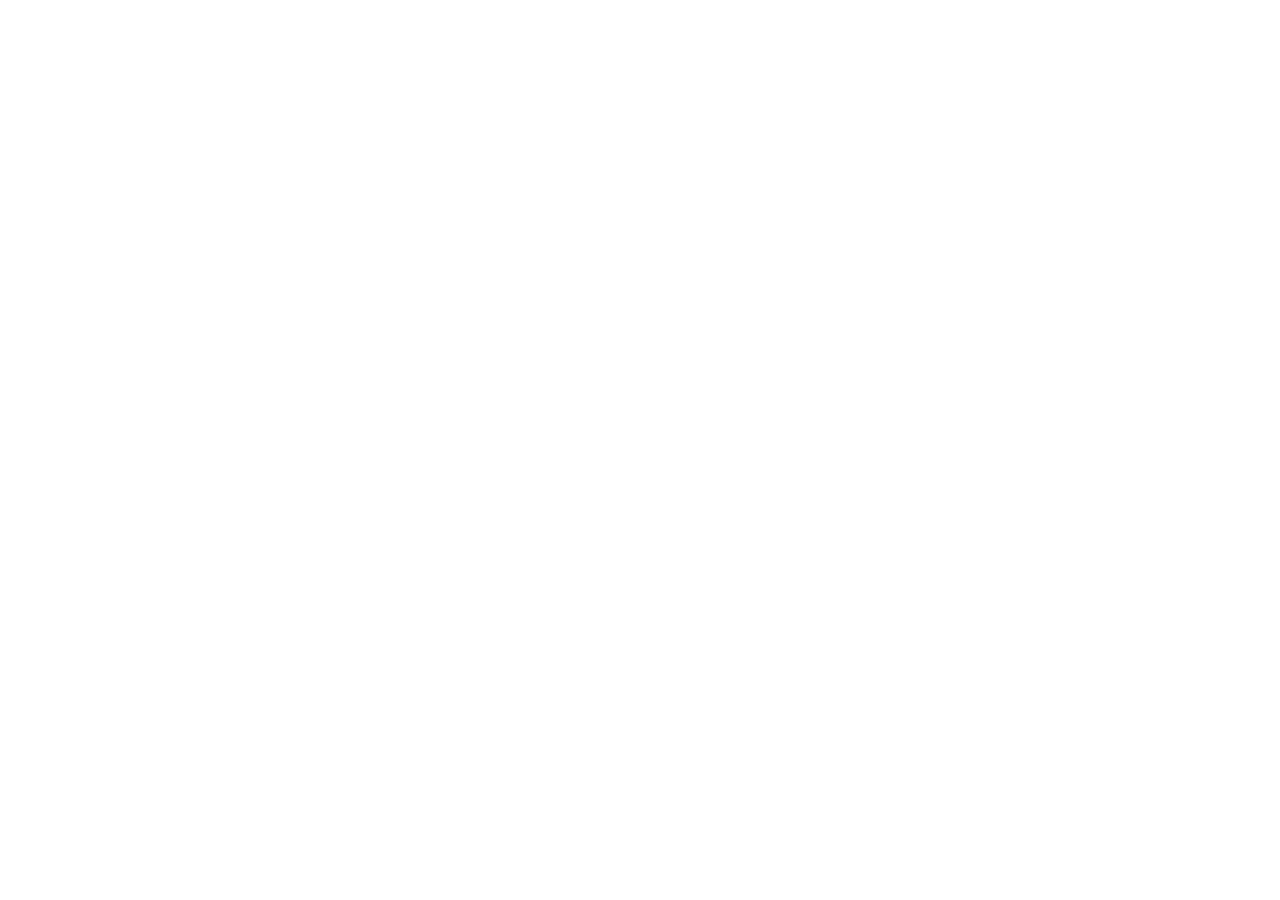
==== index.html @ f0349b99 "feat: new website redirect" ====
<!DOCTYPE html>
<html>
  <head>
    <meta http-equiv="refresh" content="0; url=https://skrauz.dev/" />
    <link rel="canonical" href="https://skrauz.dev/" />
    <title>Przekierowywanie…</title>
  </head>
  <body>
    <p>Jeśli przekierowanie nie działa, <a href="https://skrauz.dev/">kliknij tutaj</a>.</p>
  </body>
</html>
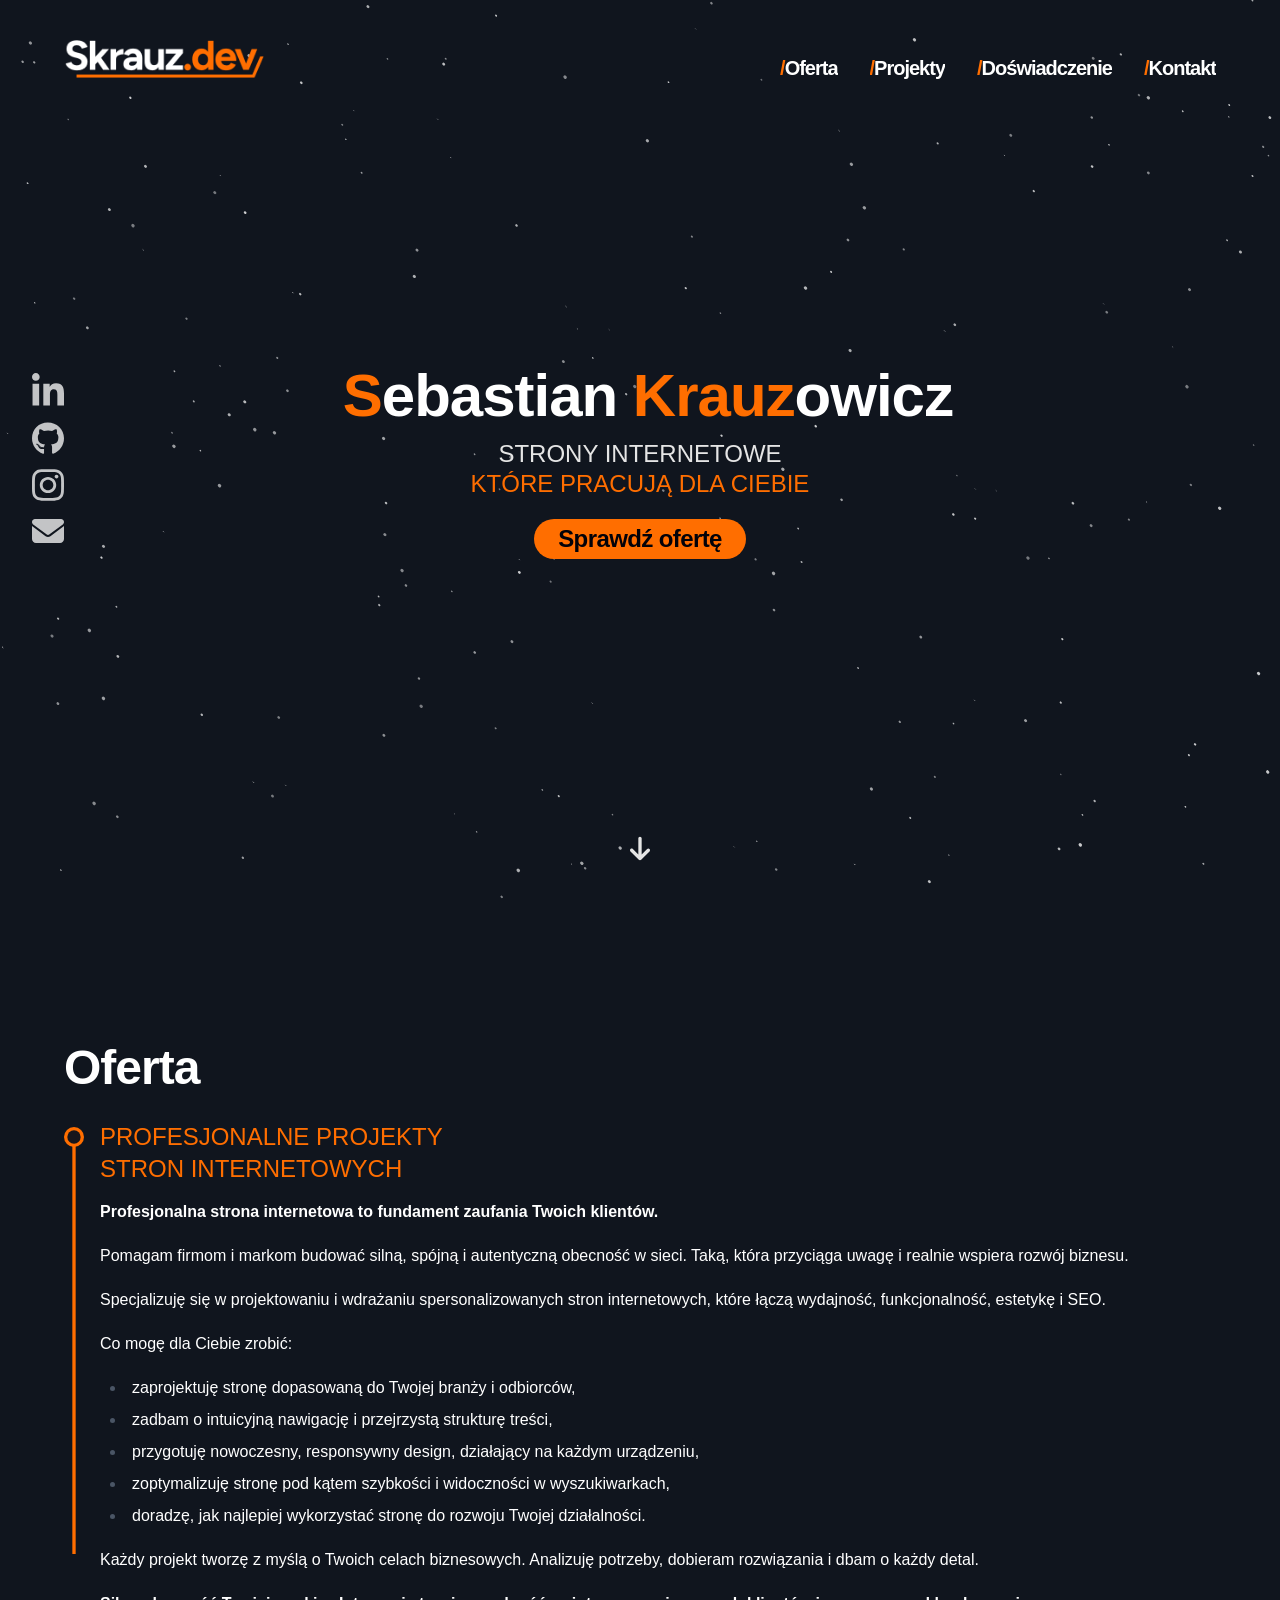
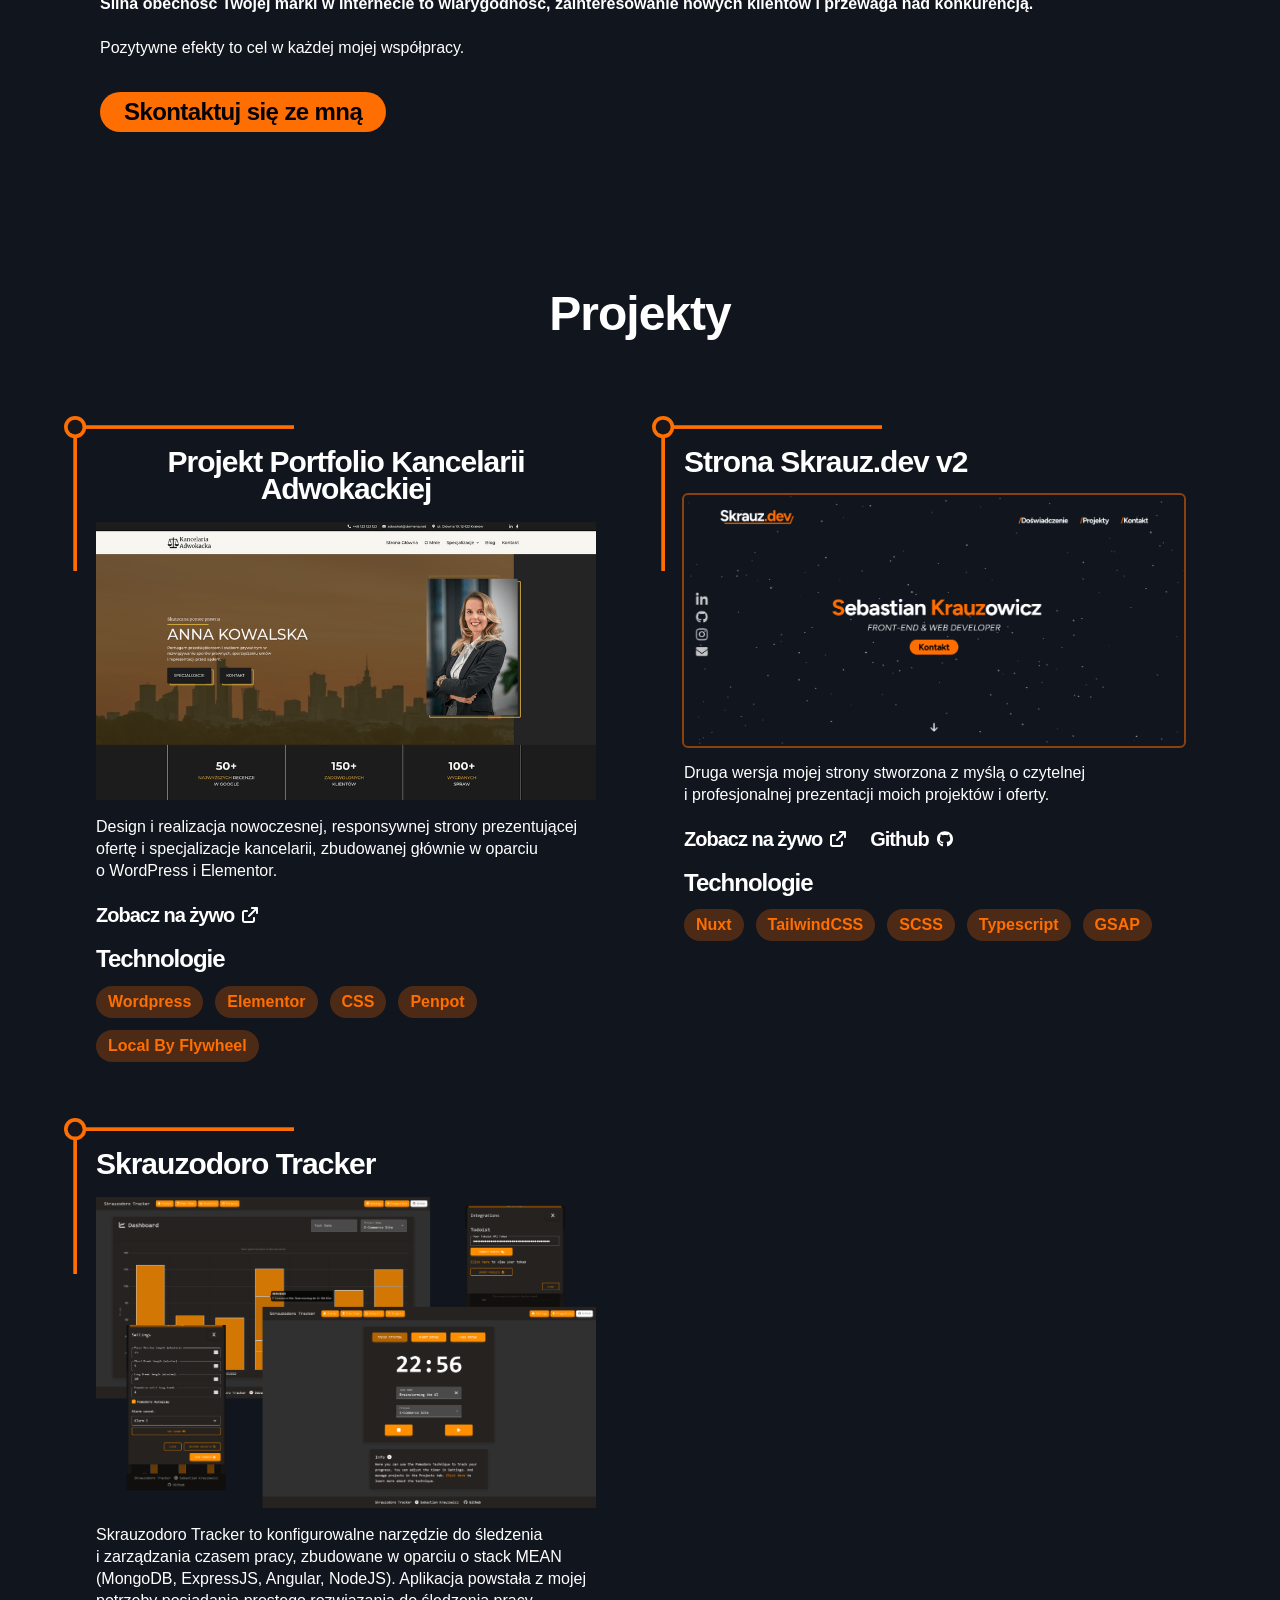
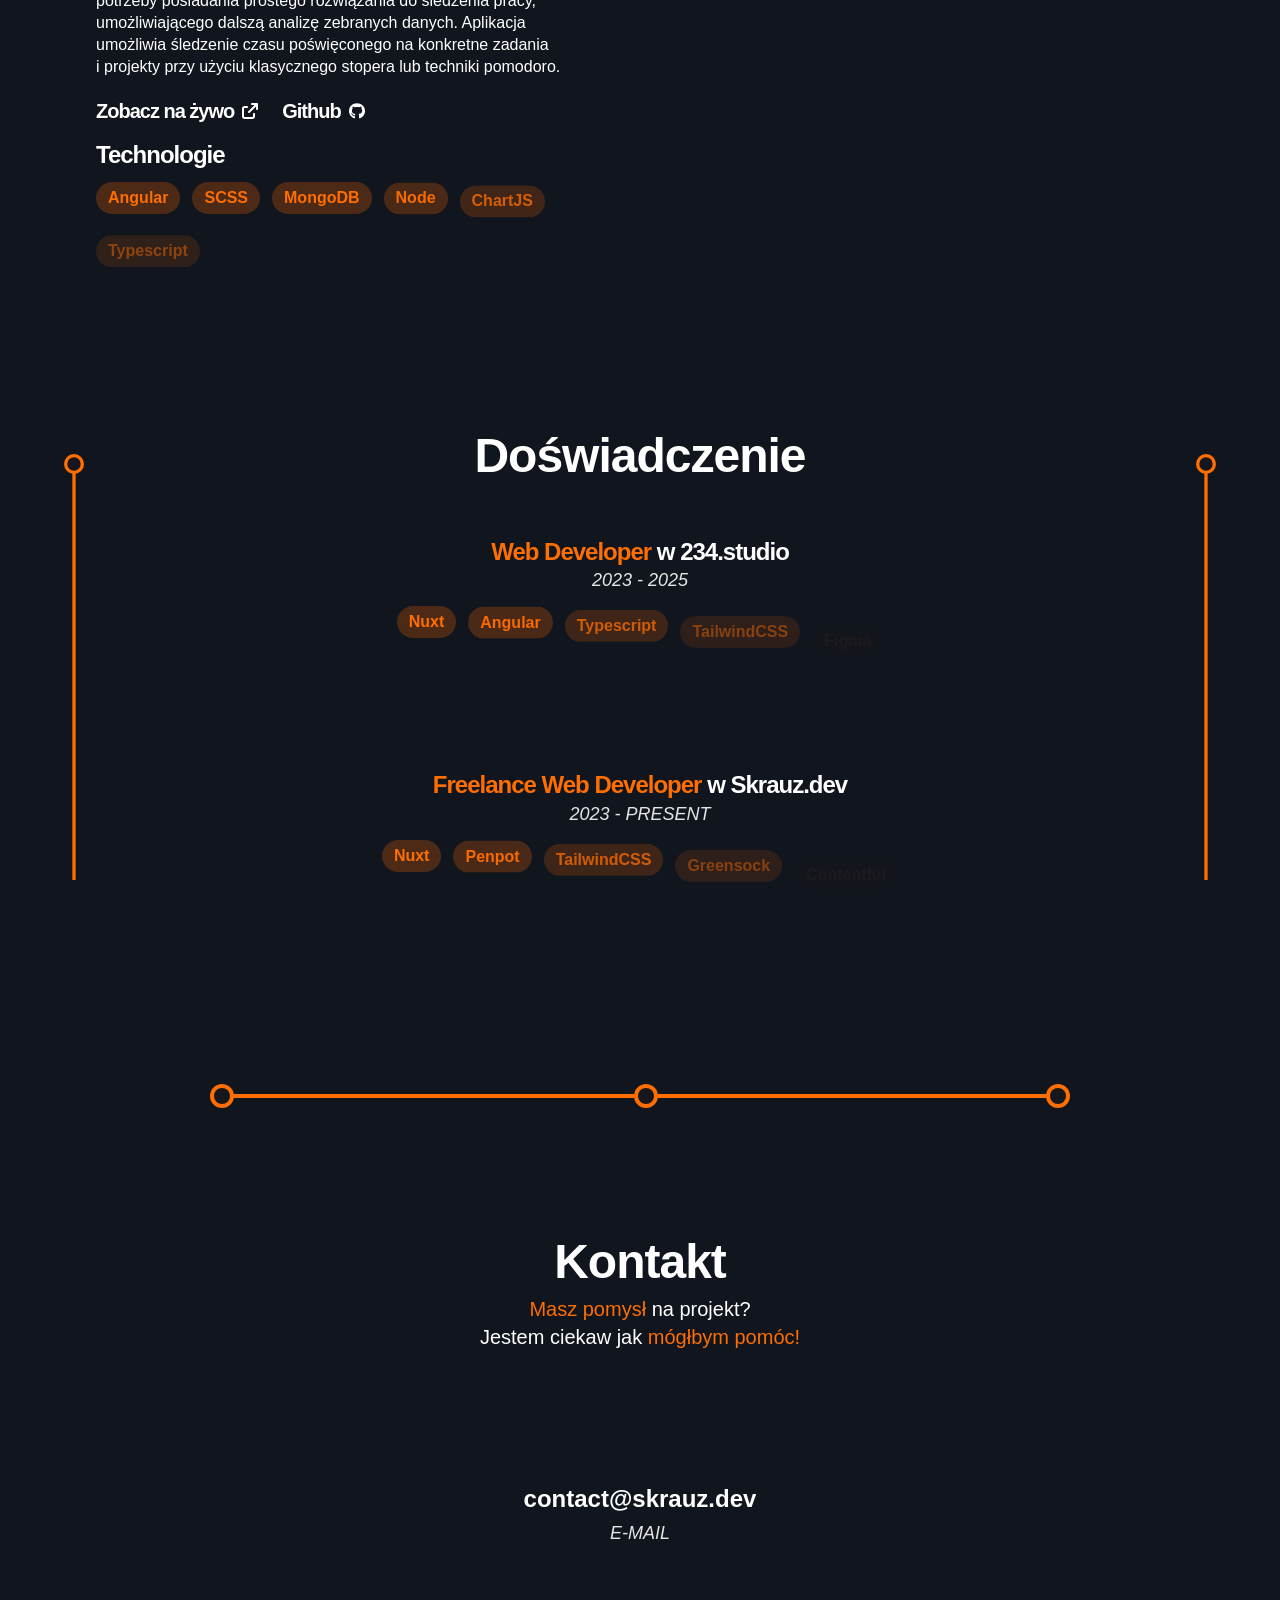
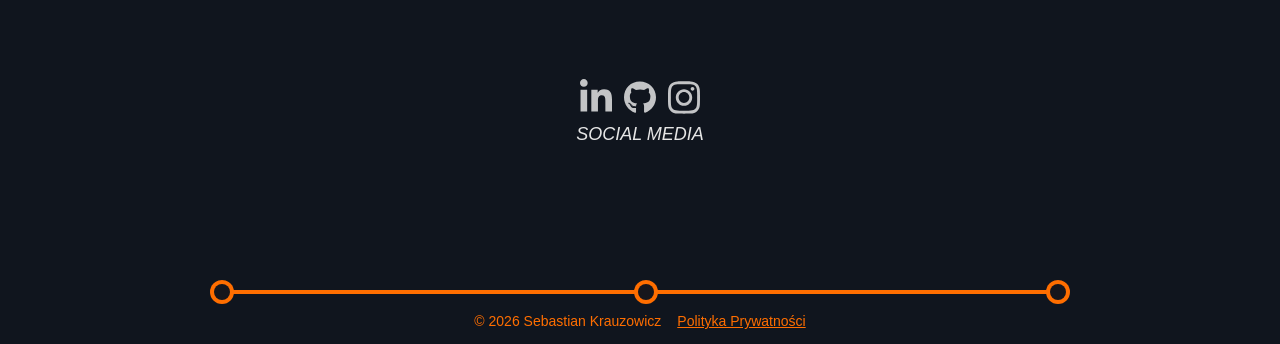
==== commit bf3d284c: "feat: site migration to github pages" ====
--- a/index.html
+++ b/index.html
@@ -1,11 +1,37 @@
-<!DOCTYPE html>
-<html>
-  <head>
-    <meta http-equiv="refresh" content="0; url=https://skrauz.dev/" />
-    <link rel="canonical" href="https://skrauz.dev/" />
-    <title>Przekierowywanie…</title>
-  </head>
-  <body>
-    <p>Jeśli przekierowanie nie działa, <a href="https://skrauz.dev/">kliknij tutaj</a>.</p>
-  </body>
-</html>
+<!DOCTYPE html><html  lang="en"><head><meta charset="utf-8">
+<meta name="viewport" content="width=device-width, initial-scale=1">
+<style>@layer components;@font-face{font-display:swap;font-family:Figtree;font-style:normal;font-weight:300 900;src:url(/_nuxt/Figtree-VariableFont_wght.CuCnmeMh.ttf) format("truetype")}@font-face{font-display:swap;font-family:Figtree;font-style:italic;font-weight:300 900;src:url(/_nuxt/Figtree-Italic-VariableFont_wght.BKw5bOcC.ttf) format("truetype")}@layer properties{@supports ((-webkit-hyphens:none) and (not (margin-trim:inline))) or ((-moz-orient:inline) and (not (color:rgb(from red r g b)))){*,::backdrop,:after,:before{--tw-translate-x:0;--tw-translate-y:0;--tw-translate-z:0;--tw-rotate-x:initial;--tw-rotate-y:initial;--tw-rotate-z:initial;--tw-skew-x:initial;--tw-skew-y:initial;--tw-border-style:solid;--tw-leading:initial;--tw-font-weight:initial;--tw-tracking:initial;--tw-shadow:0 0 #0000;--tw-shadow-color:initial;--tw-shadow-alpha:100%;--tw-inset-shadow:0 0 #0000;--tw-inset-shadow-color:initial;--tw-inset-shadow-alpha:100%;--tw-ring-color:initial;--tw-ring-shadow:0 0 #0000;--tw-inset-ring-color:initial;--tw-inset-ring-shadow:0 0 #0000;--tw-ring-inset:initial;--tw-ring-offset-width:0px;--tw-ring-offset-color:#fff;--tw-ring-offset-shadow:0 0 #0000;--tw-outline-style:solid;--tw-duration:initial;--tw-ease:initial;--tw-scale-x:1;--tw-scale-y:1;--tw-scale-z:1}}}@layer theme{:host,:root{--font-sans:ui-sans-serif,system-ui,sans-serif,"Apple Color Emoji","Segoe UI Emoji","Segoe UI Symbol","Noto Color Emoji";--font-mono:ui-monospace,SFMono-Regular,Menlo,Monaco,Consolas,"Liberation Mono","Courier New",monospace;--color-black:#000;--color-white:#fff;--spacing:.25rem;--container-xl:36rem;--text-sm:.875rem;--text-sm--line-height:1.42857;--text-lg:1.125rem;--text-lg--line-height:1.55556;--text-xl:1.25rem;--text-xl--line-height:1.4;--text-2xl:1.5rem;--text-2xl--line-height:1.33333;--text-3xl:1.875rem;--text-3xl--line-height:1.2;--text-4xl:2.25rem;--text-4xl--line-height:1.11111;--text-5xl:3rem;--text-5xl--line-height:1;--text-6xl:3.75rem;--text-6xl--line-height:1;--font-weight-normal:400;--font-weight-medium:500;--font-weight-bold:700;--tracking-tighter:-.05em;--tracking-tight:-.025em;--leading-tight:1.25;--leading-snug:1.375;--leading-normal:1.5;--radius-sm:.25rem;--radius-2xl:1rem;--ease-in:cubic-bezier(.4,0,1,1);--ease-out:cubic-bezier(0,0,.2,1);--default-transition-duration:.15s;--default-transition-timing-function:cubic-bezier(.4,0,.2,1);--default-font-family:var(--font-sans);--default-mono-font-family:var(--font-mono);--color-theme-dark:#030209;--color-theme-dark-2:#10151e;--color-theme-accent:#ff6e00;--color-theme-accent-hover:#e65705;--color-theme-light:#e5e5e5;--font-figtree:"Figtree",sans-serif}}@layer base{*,::backdrop,:after,:before{border:0 solid;box-sizing:border-box;margin:0;padding:0}::file-selector-button{border:0 solid;box-sizing:border-box;margin:0;padding:0}:host,html{-webkit-text-size-adjust:100%;font-family:var(--default-font-family,ui-sans-serif,system-ui,sans-serif,"Apple Color Emoji","Segoe UI Emoji","Segoe UI Symbol","Noto Color Emoji");font-feature-settings:var(--default-font-feature-settings,normal);font-variation-settings:var(--default-font-variation-settings,normal);line-height:1.5;-moz-tab-size:4;-o-tab-size:4;tab-size:4;-webkit-tap-highlight-color:transparent}hr{border-top-width:1px;color:inherit;height:0}abbr:where([title]){-webkit-text-decoration:underline dotted;text-decoration:underline dotted}h1,h2,h3,h4,h5,h6{font-size:inherit;font-weight:inherit}a{color:inherit;-webkit-text-decoration:inherit;text-decoration:inherit}b,strong{font-weight:bolder}code,kbd,pre,samp{font-family:var(--default-mono-font-family,ui-monospace,SFMono-Regular,Menlo,Monaco,Consolas,"Liberation Mono","Courier New",monospace);font-feature-settings:var(--default-mono-font-feature-settings,normal);font-size:1em;font-variation-settings:var(--default-mono-font-variation-settings,normal)}small{font-size:80%}sub,sup{font-size:75%;line-height:0;position:relative;vertical-align:baseline}sub{bottom:-.25em}sup{top:-.5em}table{border-collapse:collapse;border-color:inherit;text-indent:0}:-moz-focusring{outline:auto}progress{vertical-align:baseline}summary{display:list-item}menu,ol,ul{list-style:none}audio,canvas,embed,iframe,img,object,svg,video{display:block;vertical-align:middle}img,video{height:auto;max-width:100%}button,input,optgroup,select,textarea{background-color:#0000;border-radius:0;color:inherit;font:inherit;font-feature-settings:inherit;font-variation-settings:inherit;letter-spacing:inherit;opacity:1}::file-selector-button{background-color:#0000;border-radius:0;color:inherit;font:inherit;font-feature-settings:inherit;font-variation-settings:inherit;letter-spacing:inherit;opacity:1}:where(select:is([multiple],[size])) optgroup{font-weight:bolder}:where(select:is([multiple],[size])) optgroup option{padding-inline-start:20px}::file-selector-button{margin-inline-end:4px}::-moz-placeholder{opacity:1}::placeholder{opacity:1}@supports (not (-webkit-appearance:-apple-pay-button)) or (contain-intrinsic-size:1px){::-moz-placeholder{color:currentColor}::placeholder{color:currentColor}@supports (color:color-mix(in lab,red,red)){::-moz-placeholder{color:color-mix(in oklab,currentcolor 50%,transparent)}::placeholder{color:color-mix(in oklab,currentcolor 50%,transparent)}}}textarea{resize:vertical}::-webkit-search-decoration{-webkit-appearance:none}::-webkit-date-and-time-value{min-height:1lh;text-align:inherit}::-webkit-datetime-edit{display:inline-flex}::-webkit-datetime-edit-fields-wrapper{padding:0}::-webkit-datetime-edit,::-webkit-datetime-edit-year-field{padding-block:0}::-webkit-datetime-edit-day-field,::-webkit-datetime-edit-month-field{padding-block:0}::-webkit-datetime-edit-hour-field,::-webkit-datetime-edit-minute-field{padding-block:0}::-webkit-datetime-edit-millisecond-field,::-webkit-datetime-edit-second-field{padding-block:0}::-webkit-datetime-edit-meridiem-field{padding-block:0}:-moz-ui-invalid{box-shadow:none}button,input:where([type=button],[type=reset],[type=submit]){-webkit-appearance:button;-moz-appearance:button;appearance:button}::file-selector-button{-webkit-appearance:button;-moz-appearance:button;appearance:button}::-webkit-inner-spin-button,::-webkit-outer-spin-button{height:auto}[hidden]:where(:not([hidden=until-found])){display:none!important}}@layer utilities{.invisible{visibility:hidden}.absolute{position:absolute}.fixed{position:fixed}.relative{position:relative}.inset-0{inset:calc(var(--spacing)*0)}.top-0{top:calc(var(--spacing)*0)}.right-6{right:calc(var(--spacing)*6)}.bottom-0{bottom:calc(var(--spacing)*0)}.bottom-10{bottom:calc(var(--spacing)*10)}.left-0{left:calc(var(--spacing)*0)}.left-8{left:calc(var(--spacing)*8)}.-z-10{z-index:-10}.z-10{z-index:10}.z-50{z-index:50}.z-\[45\]{z-index:45}.z-\[999\]{z-index:999}.col-span-2{grid-column:span 2/span 2}.mx-auto{margin-inline:auto}.prose{color:var(--tw-prose-body);max-width:65ch}.prose :where(p):not(:where([class~=not-prose],[class~=not-prose] *)){margin-bottom:1.25em;margin-top:1.25em}.prose :where([class~=lead]):not(:where([class~=not-prose],[class~=not-prose] *)){color:var(--tw-prose-lead);font-size:1.25em;line-height:1.6;margin-bottom:1.2em;margin-top:1.2em}.prose :where(a):not(:where([class~=not-prose],[class~=not-prose] *)){color:var(--tw-prose-links);font-weight:500;text-decoration:underline}.prose :where(strong):not(:where([class~=not-prose],[class~=not-prose] *)){color:var(--tw-prose-bold);font-weight:600}.prose :where(a strong):not(:where([class~=not-prose],[class~=not-prose] *)),.prose :where(blockquote strong):not(:where([class~=not-prose],[class~=not-prose] *)),.prose :where(thead th strong):not(:where([class~=not-prose],[class~=not-prose] *)){color:inherit}.prose :where(ol):not(:where([class~=not-prose],[class~=not-prose] *)){list-style-type:decimal;margin-bottom:1.25em;margin-top:1.25em;padding-inline-start:1.625em}.prose :where(ol[type=A]):not(:where([class~=not-prose],[class~=not-prose] *)){list-style-type:upper-alpha}.prose :where(ol[type=a]):not(:where([class~=not-prose],[class~=not-prose] *)){list-style-type:lower-alpha}.prose :where(ol[type=A s]):not(:where([class~=not-prose],[class~=not-prose] *)){list-style-type:upper-alpha}.prose :where(ol[type=a s]):not(:where([class~=not-prose],[class~=not-prose] *)){list-style-type:lower-alpha}.prose :where(ol[type=I]):not(:where([class~=not-prose],[class~=not-prose] *)){list-style-type:upper-roman}.prose :where(ol[type=i]):not(:where([class~=not-prose],[class~=not-prose] *)){list-style-type:lower-roman}.prose :where(ol[type=I s]):not(:where([class~=not-prose],[class~=not-prose] *)){list-style-type:upper-roman}.prose :where(ol[type=i s]):not(:where([class~=not-prose],[class~=not-prose] *)){list-style-type:lower-roman}.prose :where(ol[type="1"]):not(:where([class~=not-prose],[class~=not-prose] *)){list-style-type:decimal}.prose :where(ul):not(:where([class~=not-prose],[class~=not-prose] *)){list-style-type:disc;margin-bottom:1.25em;margin-top:1.25em;padding-inline-start:1.625em}.prose :where(ol>li):not(:where([class~=not-prose],[class~=not-prose] *))::marker{color:var(--tw-prose-counters);font-weight:400}.prose :where(ul>li):not(:where([class~=not-prose],[class~=not-prose] *))::marker{color:var(--tw-prose-bullets)}.prose :where(dt):not(:where([class~=not-prose],[class~=not-prose] *)){color:var(--tw-prose-headings);font-weight:600;margin-top:1.25em}.prose :where(hr):not(:where([class~=not-prose],[class~=not-prose] *)){border-color:var(--tw-prose-hr);border-top-width:1px;margin-bottom:3em;margin-top:3em}.prose :where(blockquote):not(:where([class~=not-prose],[class~=not-prose] *)){border-inline-start-color:var(--tw-prose-quote-borders);border-inline-start-width:.25rem;color:var(--tw-prose-quotes);font-style:italic;font-weight:500;margin-bottom:1.6em;margin-top:1.6em;padding-inline-start:1em;quotes:"“""”""‘""’"}.prose :where(blockquote p:first-of-type):not(:where([class~=not-prose],[class~=not-prose] *)):before{content:open-quote}.prose :where(blockquote p:last-of-type):not(:where([class~=not-prose],[class~=not-prose] *)):after{content:close-quote}.prose :where(h1):not(:where([class~=not-prose],[class~=not-prose] *)){color:var(--tw-prose-headings);font-size:2.25em;font-weight:800;line-height:1.11111;margin-bottom:.888889em;margin-top:0}.prose :where(h1 strong):not(:where([class~=not-prose],[class~=not-prose] *)){color:inherit;font-weight:900}.prose :where(h2):not(:where([class~=not-prose],[class~=not-prose] *)){color:var(--tw-prose-headings);font-size:1.5em;font-weight:700;line-height:1.33333;margin-bottom:1em;margin-top:2em}.prose :where(h2 strong):not(:where([class~=not-prose],[class~=not-prose] *)){color:inherit;font-weight:800}.prose :where(h3):not(:where([class~=not-prose],[class~=not-prose] *)){color:var(--tw-prose-headings);font-size:1.25em;font-weight:600;line-height:1.6;margin-bottom:.6em;margin-top:1.6em}.prose :where(h3 strong):not(:where([class~=not-prose],[class~=not-prose] *)){color:inherit;font-weight:700}.prose :where(h4):not(:where([class~=not-prose],[class~=not-prose] *)){color:var(--tw-prose-headings);font-weight:600;line-height:1.5;margin-bottom:.5em;margin-top:1.5em}.prose :where(h4 strong):not(:where([class~=not-prose],[class~=not-prose] *)){color:inherit;font-weight:700}.prose :where(img):not(:where([class~=not-prose],[class~=not-prose] *)){margin-bottom:2em;margin-top:2em}.prose :where(picture):not(:where([class~=not-prose],[class~=not-prose] *)){display:block;margin-bottom:2em;margin-top:2em}.prose :where(video):not(:where([class~=not-prose],[class~=not-prose] *)){margin-bottom:2em;margin-top:2em}.prose :where(kbd):not(:where([class~=not-prose],[class~=not-prose] *)){border-radius:.3125rem;box-shadow:0 0 0 1px rgb(var(--tw-prose-kbd-shadows)/10%),0 3px rgb(var(--tw-prose-kbd-shadows)/10%);color:var(--tw-prose-kbd);font-family:inherit;font-size:.875em;font-weight:500;padding-inline-end:.375em;padding-bottom:.1875em;padding-top:.1875em;padding-inline-start:.375em}.prose :where(code):not(:where([class~=not-prose],[class~=not-prose] *)){color:var(--tw-prose-code);font-size:.875em;font-weight:600}.prose :where(code):not(:where([class~=not-prose],[class~=not-prose] *)):after,.prose :where(code):not(:where([class~=not-prose],[class~=not-prose] *)):before{content:"`"}.prose :where(a code):not(:where([class~=not-prose],[class~=not-prose] *)),.prose :where(h1 code):not(:where([class~=not-prose],[class~=not-prose] *)){color:inherit}.prose :where(h2 code):not(:where([class~=not-prose],[class~=not-prose] *)){color:inherit;font-size:.875em}.prose :where(h3 code):not(:where([class~=not-prose],[class~=not-prose] *)){color:inherit;font-size:.9em}.prose :where(blockquote code):not(:where([class~=not-prose],[class~=not-prose] *)),.prose :where(h4 code):not(:where([class~=not-prose],[class~=not-prose] *)),.prose :where(thead th code):not(:where([class~=not-prose],[class~=not-prose] *)){color:inherit}.prose :where(pre):not(:where([class~=not-prose],[class~=not-prose] *)){background-color:var(--tw-prose-pre-bg);border-radius:.375rem;color:var(--tw-prose-pre-code);font-size:.875em;font-weight:400;line-height:1.71429;margin-bottom:1.71429em;margin-top:1.71429em;overflow-x:auto;padding-inline-end:1.14286em;padding-bottom:.857143em;padding-top:.857143em;padding-inline-start:1.14286em}.prose :where(pre code):not(:where([class~=not-prose],[class~=not-prose] *)){background-color:#0000;border-radius:0;border-width:0;color:inherit;font-family:inherit;font-size:inherit;font-weight:inherit;line-height:inherit;padding:0}.prose :where(pre code):not(:where([class~=not-prose],[class~=not-prose] *)):after,.prose :where(pre code):not(:where([class~=not-prose],[class~=not-prose] *)):before{content:none}.prose :where(table):not(:where([class~=not-prose],[class~=not-prose] *)){font-size:.875em;line-height:1.71429;margin-bottom:2em;margin-top:2em;table-layout:auto;width:100%}.prose :where(thead):not(:where([class~=not-prose],[class~=not-prose] *)){border-bottom-color:var(--tw-prose-th-borders);border-bottom-width:1px}.prose :where(thead th):not(:where([class~=not-prose],[class~=not-prose] *)){color:var(--tw-prose-headings);font-weight:600;padding-inline-end:.571429em;padding-bottom:.571429em;padding-inline-start:.571429em;vertical-align:bottom}.prose :where(tbody tr):not(:where([class~=not-prose],[class~=not-prose] *)){border-bottom-color:var(--tw-prose-td-borders);border-bottom-width:1px}.prose :where(tbody tr:last-child):not(:where([class~=not-prose],[class~=not-prose] *)){border-bottom-width:0}.prose :where(tbody td):not(:where([class~=not-prose],[class~=not-prose] *)){vertical-align:baseline}.prose :where(tfoot):not(:where([class~=not-prose],[class~=not-prose] *)){border-top-color:var(--tw-prose-th-borders);border-top-width:1px}.prose :where(tfoot td):not(:where([class~=not-prose],[class~=not-prose] *)){vertical-align:top}.prose :where(th,td):not(:where([class~=not-prose],[class~=not-prose] *)){text-align:start}.prose :where(figure>*):not(:where([class~=not-prose],[class~=not-prose] *)){margin-bottom:0;margin-top:0}.prose :where(figcaption):not(:where([class~=not-prose],[class~=not-prose] *)){color:var(--tw-prose-captions);font-size:.875em;line-height:1.42857;margin-top:.857143em}.prose{--tw-prose-body:oklch(37.3% .034 259.733);--tw-prose-headings:oklch(21% .034 264.665);--tw-prose-lead:oklch(44.6% .03 256.802);--tw-prose-links:oklch(21% .034 264.665);--tw-prose-bold:oklch(21% .034 264.665);--tw-prose-counters:oklch(55.1% .027 264.364);--tw-prose-bullets:oklch(87.2% .01 258.338);--tw-prose-hr:oklch(92.8% .006 264.531);--tw-prose-quotes:oklch(21% .034 264.665);--tw-prose-quote-borders:oklch(92.8% .006 264.531);--tw-prose-captions:oklch(55.1% .027 264.364);--tw-prose-kbd:oklch(21% .034 264.665);--tw-prose-kbd-shadows:NaN NaN NaN;--tw-prose-code:oklch(21% .034 264.665);--tw-prose-pre-code:oklch(92.8% .006 264.531);--tw-prose-pre-bg:oklch(27.8% .033 256.848);--tw-prose-th-borders:oklch(87.2% .01 258.338);--tw-prose-td-borders:oklch(92.8% .006 264.531);--tw-prose-invert-body:oklch(87.2% .01 258.338);--tw-prose-invert-headings:#fff;--tw-prose-invert-lead:oklch(70.7% .022 261.325);--tw-prose-invert-links:#fff;--tw-prose-invert-bold:#fff;--tw-prose-invert-counters:oklch(70.7% .022 261.325);--tw-prose-invert-bullets:oklch(44.6% .03 256.802);--tw-prose-invert-hr:oklch(37.3% .034 259.733);--tw-prose-invert-quotes:oklch(96.7% .003 264.542);--tw-prose-invert-quote-borders:oklch(37.3% .034 259.733);--tw-prose-invert-captions:oklch(70.7% .022 261.325);--tw-prose-invert-kbd:#fff;--tw-prose-invert-kbd-shadows:255 255 255;--tw-prose-invert-code:#fff;--tw-prose-invert-pre-code:oklch(87.2% .01 258.338);--tw-prose-invert-pre-bg:#00000080;--tw-prose-invert-th-borders:oklch(44.6% .03 256.802);--tw-prose-invert-td-borders:oklch(37.3% .034 259.733);font-size:1rem;line-height:1.75}.prose :where(picture>img):not(:where([class~=not-prose],[class~=not-prose] *)){margin-bottom:0;margin-top:0}.prose :where(li):not(:where([class~=not-prose],[class~=not-prose] *)){margin-bottom:.5em;margin-top:.5em}.prose :where(ol>li):not(:where([class~=not-prose],[class~=not-prose] *)),.prose :where(ul>li):not(:where([class~=not-prose],[class~=not-prose] *)){padding-inline-start:.375em}.prose :where(.prose>ul>li p):not(:where([class~=not-prose],[class~=not-prose] *)){margin-bottom:.75em;margin-top:.75em}.prose :where(.prose>ul>li>p:first-child):not(:where([class~=not-prose],[class~=not-prose] *)){margin-top:1.25em}.prose :where(.prose>ul>li>p:last-child):not(:where([class~=not-prose],[class~=not-prose] *)){margin-bottom:1.25em}.prose :where(.prose>ol>li>p:first-child):not(:where([class~=not-prose],[class~=not-prose] *)){margin-top:1.25em}.prose :where(.prose>ol>li>p:last-child):not(:where([class~=not-prose],[class~=not-prose] *)){margin-bottom:1.25em}.prose :where(ul ul,ul ol,ol ul,ol ol):not(:where([class~=not-prose],[class~=not-prose] *)){margin-bottom:.75em;margin-top:.75em}.prose :where(dl):not(:where([class~=not-prose],[class~=not-prose] *)){margin-bottom:1.25em;margin-top:1.25em}.prose :where(dd):not(:where([class~=not-prose],[class~=not-prose] *)){margin-top:.5em;padding-inline-start:1.625em}.prose :where(h2+*):not(:where([class~=not-prose],[class~=not-prose] *)),.prose :where(h3+*):not(:where([class~=not-prose],[class~=not-prose] *)),.prose :where(h4+*):not(:where([class~=not-prose],[class~=not-prose] *)),.prose :where(hr+*):not(:where([class~=not-prose],[class~=not-prose] *)){margin-top:0}.prose :where(thead th:first-child):not(:where([class~=not-prose],[class~=not-prose] *)){padding-inline-start:0}.prose :where(thead th:last-child):not(:where([class~=not-prose],[class~=not-prose] *)){padding-inline-end:0}.prose :where(tbody td,tfoot td):not(:where([class~=not-prose],[class~=not-prose] *)){padding-inline-end:.571429em;padding-bottom:.571429em;padding-top:.571429em;padding-inline-start:.571429em}.prose :where(tbody td:first-child,tfoot td:first-child):not(:where([class~=not-prose],[class~=not-prose] *)){padding-inline-start:0}.prose :where(tbody td:last-child,tfoot td:last-child):not(:where([class~=not-prose],[class~=not-prose] *)){padding-inline-end:0}.prose :where(figure):not(:where([class~=not-prose],[class~=not-prose] *)){margin-bottom:2em;margin-top:2em}.prose :where(.prose>:first-child):not(:where([class~=not-prose],[class~=not-prose] *)){margin-top:0}.prose :where(.prose>:last-child):not(:where([class~=not-prose],[class~=not-prose] *)){margin-bottom:0}.mt-1{margin-top:calc(var(--spacing)*1)}.mt-1\.5{margin-top:calc(var(--spacing)*1.5)}.mt-2{margin-top:calc(var(--spacing)*2)}.mt-3{margin-top:calc(var(--spacing)*3)}.mt-4{margin-top:calc(var(--spacing)*4)}.mt-5{margin-top:calc(var(--spacing)*5)}.mt-6{margin-top:calc(var(--spacing)*6)}.mt-8{margin-top:calc(var(--spacing)*8)}.mt-12{margin-top:calc(var(--spacing)*12)}.mt-16{margin-top:calc(var(--spacing)*16)}.mt-20{margin-top:calc(var(--spacing)*20)}.mb-2{margin-bottom:calc(var(--spacing)*2)}.ml-1{margin-left:calc(var(--spacing)*1)}.ml-2{margin-left:calc(var(--spacing)*2)}.block{display:block}.flex{display:flex}.grid{display:grid}.hidden{display:none}.size-12{height:calc(var(--spacing)*12);width:calc(var(--spacing)*12)}.size-16{height:calc(var(--spacing)*16);width:calc(var(--spacing)*16)}.size-full{height:100%;width:100%}.h-6{height:calc(var(--spacing)*6)}.h-8{height:calc(var(--spacing)*8)}.h-\[100dvh\]{height:100dvh}.h-\[100vh\]{height:100vh}.h-\[calc\(100dvh-96px\)\]{height:calc(100dvh - 96px)}.h-full{height:100%}.h-max{height:-moz-max-content;height:max-content}.min-h-\[400px\]{min-height:400px}.w-4{width:calc(var(--spacing)*4)}.w-5{width:calc(var(--spacing)*5)}.w-6{width:calc(var(--spacing)*6)}.w-8{width:calc(var(--spacing)*8)}.w-\[75\%\]{width:75%}.w-\[100vw\]{width:100vw}.w-\[180px\]{width:180px}.w-\[250px\]{width:250px}.w-full{width:100%}.max-w-max{max-width:-moz-max-content;max-width:max-content}.max-w-none{max-width:none}.max-w-xl{max-width:var(--container-xl)}.shrink-0{flex-shrink:0}.-translate-x-36{--tw-translate-x:calc(var(--spacing)*-36)}.-translate-x-36,.translate-x-0{translate:var(--tw-translate-x)var(--tw-translate-y)}.translate-x-0{--tw-translate-x:calc(var(--spacing)*0)}.transform{transform:var(--tw-rotate-x,)var(--tw-rotate-y,)var(--tw-rotate-z,)var(--tw-skew-x,)var(--tw-skew-y,)}.cursor-default{cursor:default}.cursor-pointer{cursor:pointer}.grid-cols-1{grid-template-columns:repeat(1,minmax(0,1fr))}.grid-cols-2{grid-template-columns:repeat(2,minmax(0,1fr))}.flex-col{flex-direction:column}.flex-wrap{flex-wrap:wrap}.flex-wrap-reverse{flex-wrap:wrap-reverse}.items-center{align-items:center}.justify-between{justify-content:space-between}.justify-center{justify-content:center}.justify-evenly{justify-content:space-evenly}.gap-2{gap:calc(var(--spacing)*2)}.gap-2\.5{gap:calc(var(--spacing)*2.5)}.gap-3{gap:calc(var(--spacing)*3)}.gap-4{gap:calc(var(--spacing)*4)}.gap-6{gap:calc(var(--spacing)*6)}.gap-12{gap:calc(var(--spacing)*12)}.gap-y-2{row-gap:calc(var(--spacing)*2)}.rounded-2xl{border-radius:var(--radius-2xl)}.rounded-full{border-radius:3.40282e+38px}.rounded-sm{border-radius:var(--radius-sm)}.border{border-style:var(--tw-border-style);border-width:1px}.bg-black\/50{background-color:#00000080}@supports (color:color-mix(in lab,red,red)){.bg-black\/50{background-color:color-mix(in oklab,var(--color-black)50%,transparent)}}.bg-theme-accent{background-color:var(--color-theme-accent)}.bg-theme-accent\/25{background-color:#ff6e0040}@supports (color:color-mix(in lab,red,red)){.bg-theme-accent\/25{background-color:color-mix(in oklab,var(--color-theme-accent)25%,transparent)}}.bg-theme-dark-2{background-color:var(--color-theme-dark-2)}.bg-white{background-color:var(--color-white)}.p-2{padding:calc(var(--spacing)*2)}.p-3{padding:calc(var(--spacing)*3)}.p-4{padding:calc(var(--spacing)*4)}.p-7{padding:calc(var(--spacing)*7)}.px-3{padding-inline:calc(var(--spacing)*3)}.px-6{padding-inline:calc(var(--spacing)*6)}.py-1{padding-block:calc(var(--spacing)*1)}.py-1\.5{padding-block:calc(var(--spacing)*1.5)}.py-3{padding-block:calc(var(--spacing)*3)}.py-6{padding-block:calc(var(--spacing)*6)}.py-10{padding-block:calc(var(--spacing)*10)}.pt-1\.5{padding-top:calc(var(--spacing)*1.5)}.pt-8{padding-top:calc(var(--spacing)*8)}.pt-12{padding-top:calc(var(--spacing)*12)}.pb-8{padding-bottom:calc(var(--spacing)*8)}.pb-20{padding-bottom:calc(var(--spacing)*20)}.pb-32{padding-bottom:calc(var(--spacing)*32)}.text-center{text-align:center}.text-2xl{font-size:var(--text-2xl);line-height:var(--tw-leading,var(--text-2xl--line-height))}.text-3xl{font-size:var(--text-3xl);line-height:var(--tw-leading,var(--text-3xl--line-height))}.text-4xl{font-size:var(--text-4xl);line-height:var(--tw-leading,var(--text-4xl--line-height))}.text-6xl{font-size:var(--text-6xl);line-height:var(--tw-leading,var(--text-6xl--line-height))}.text-lg{font-size:var(--text-lg);line-height:var(--tw-leading,var(--text-lg--line-height))}.text-sm{font-size:var(--text-sm);line-height:var(--tw-leading,var(--text-sm--line-height))}.text-xl{font-size:var(--text-xl);line-height:var(--tw-leading,var(--text-xl--line-height))}.leading-\[0\.9\]{--tw-leading:.9;line-height:.9}.leading-\[1\.2\]{--tw-leading:1.2;line-height:1.2}.leading-normal{--tw-leading:var(--leading-normal);line-height:var(--leading-normal)}.leading-snug{--tw-leading:var(--leading-snug);line-height:var(--leading-snug)}.leading-tight{--tw-leading:var(--leading-tight);line-height:var(--leading-tight)}.font-bold{--tw-font-weight:var(--font-weight-bold);font-weight:var(--font-weight-bold)}.font-medium{--tw-font-weight:var(--font-weight-medium);font-weight:var(--font-weight-medium)}.font-normal{--tw-font-weight:var(--font-weight-normal);font-weight:var(--font-weight-normal)}.tracking-\[-1px\]{--tw-tracking:-1px;letter-spacing:-1px}.tracking-tight{--tw-tracking:var(--tracking-tight);letter-spacing:var(--tracking-tight)}.tracking-tighter{--tw-tracking:var(--tracking-tighter);letter-spacing:var(--tracking-tighter)}.text-theme-accent{color:var(--color-theme-accent)}.text-theme-dark{color:var(--color-theme-dark)}.text-theme-light{color:var(--color-theme-light)}.text-white{color:var(--color-white)}.uppercase{text-transform:uppercase}.italic{font-style:italic}.underline{text-decoration-line:underline}.opacity-0{opacity:0}.opacity-75{opacity:.75}.opacity-80{opacity:.8}.opacity-100{opacity:1}.shadow-lg{--tw-shadow:0 10px 15px -3px var(--tw-shadow-color,#0000001a),0 4px 6px -4px var(--tw-shadow-color,#0000001a);box-shadow:var(--tw-inset-shadow),var(--tw-inset-ring-shadow),var(--tw-ring-offset-shadow),var(--tw-ring-shadow),var(--tw-shadow)}.outline-2{outline-style:var(--tw-outline-style);outline-width:2px}.outline-theme-accent\/50{outline-color:#ff6e0080}@supports (color:color-mix(in lab,red,red)){.outline-theme-accent\/50{outline-color:color-mix(in oklab,var(--color-theme-accent)50%,transparent)}}.transition{transition-duration:var(--tw-duration,var(--default-transition-duration));transition-property:color,background-color,border-color,outline-color,text-decoration-color,fill,stroke,--tw-gradient-from,--tw-gradient-via,--tw-gradient-to,opacity,box-shadow,transform,translate,scale,rotate,filter,backdrop-filter,display,visibility,content-visibility,overlay,pointer-events;transition-timing-function:var(--tw-ease,var(--default-transition-timing-function))}.transition-all{transition-duration:var(--tw-duration,var(--default-transition-duration));transition-property:all;transition-timing-function:var(--tw-ease,var(--default-transition-timing-function))}.transition-colors{transition-duration:var(--tw-duration,var(--default-transition-duration));transition-property:color,background-color,border-color,outline-color,text-decoration-color,fill,stroke,--tw-gradient-from,--tw-gradient-via,--tw-gradient-to;transition-timing-function:var(--tw-ease,var(--default-transition-timing-function))}.transition-opacity{transition-duration:var(--tw-duration,var(--default-transition-duration));transition-property:opacity;transition-timing-function:var(--tw-ease,var(--default-transition-timing-function))}.transition-transform{transition-duration:var(--tw-duration,var(--default-transition-duration));transition-property:transform,translate,scale,rotate;transition-timing-function:var(--tw-ease,var(--default-transition-timing-function))}.duration-150{--tw-duration:.15s;transition-duration:.15s}.ease-in{--tw-ease:var(--ease-in);transition-timing-function:var(--ease-in)}.ease-out{--tw-ease:var(--ease-out);transition-timing-function:var(--ease-out)}.prose-invert{--tw-prose-body:var(--tw-prose-invert-body);--tw-prose-headings:var(--tw-prose-invert-headings);--tw-prose-lead:var(--tw-prose-invert-lead);--tw-prose-links:var(--tw-prose-invert-links);--tw-prose-bold:var(--tw-prose-invert-bold);--tw-prose-counters:var(--tw-prose-invert-counters);--tw-prose-bullets:var(--tw-prose-invert-bullets);--tw-prose-hr:var(--tw-prose-invert-hr);--tw-prose-quotes:var(--tw-prose-invert-quotes);--tw-prose-quote-borders:var(--tw-prose-invert-quote-borders);--tw-prose-captions:var(--tw-prose-invert-captions);--tw-prose-kbd:var(--tw-prose-invert-kbd);--tw-prose-kbd-shadows:var(--tw-prose-invert-kbd-shadows);--tw-prose-code:var(--tw-prose-invert-code);--tw-prose-pre-code:var(--tw-prose-invert-pre-code);--tw-prose-pre-bg:var(--tw-prose-invert-pre-bg);--tw-prose-th-borders:var(--tw-prose-invert-th-borders);--tw-prose-td-borders:var(--tw-prose-invert-td-borders)}@media(hover:hover){.group-hover\:opacity-5:is(:where(.group):hover *){opacity:.05}.hover\:scale-110:hover{--tw-scale-x:110%;--tw-scale-y:110%;--tw-scale-z:110%;scale:var(--tw-scale-x)var(--tw-scale-y)}.hover\:scale-120:hover{--tw-scale-x:120%;--tw-scale-y:120%;--tw-scale-z:120%;scale:var(--tw-scale-x)var(--tw-scale-y)}.hover\:-rotate-6:hover{rotate:-6deg}.hover\:bg-theme-accent-hover:hover{background-color:var(--color-theme-accent-hover)}.hover\:text-theme-light:hover{color:var(--color-theme-light)}.hover\:opacity-100:hover{opacity:1}}@media(min-width:40rem){.sm\:block{display:block}}@media(min-width:48rem){.md\:right-8{right:calc(var(--spacing)*8)}.md\:bottom-6{bottom:calc(var(--spacing)*6)}.md\:mx-auto{margin-inline:auto}.md\:mt-4{margin-top:calc(var(--spacing)*4)}.md\:mt-5{margin-top:calc(var(--spacing)*5)}.md\:mt-8{margin-top:calc(var(--spacing)*8)}.md\:mt-12{margin-top:calc(var(--spacing)*12)}.md\:mt-16{margin-top:calc(var(--spacing)*16)}.md\:mt-32{margin-top:calc(var(--spacing)*32)}.md\:mb-1{margin-bottom:calc(var(--spacing)*1)}.md\:mb-6{margin-bottom:calc(var(--spacing)*6)}.md\:ml-0{margin-left:calc(var(--spacing)*0)}.md\:block{display:block}.md\:flex{display:flex}.md\:hidden{display:none}.md\:h-\[calc\(100dvh-120px\)\]{height:calc(100dvh - 120px)}.md\:w-\[230px\]{width:230px}.md\:w-max{width:-moz-max-content;width:max-content}.md\:items-center{align-items:center}.md\:items-end{align-items:flex-end}.md\:justify-center{justify-content:center}.md\:gap-12{gap:calc(var(--spacing)*12)}.md\:p-8{padding:calc(var(--spacing)*8)}.md\:py-10{padding-block:calc(var(--spacing)*10)}.md\:py-12{padding-block:calc(var(--spacing)*12)}.md\:pt-20{padding-top:calc(var(--spacing)*20)}.md\:pb-24{padding-bottom:calc(var(--spacing)*24)}.md\:text-center{text-align:center}.md\:text-2xl{font-size:var(--text-2xl);line-height:var(--tw-leading,var(--text-2xl--line-height))}.md\:text-3xl{font-size:var(--text-3xl);line-height:var(--tw-leading,var(--text-3xl--line-height))}.md\:text-5xl{font-size:var(--text-5xl);line-height:var(--tw-leading,var(--text-5xl--line-height))}.md\:opacity-75{opacity:.75}}@media(min-width:64rem){.lg\:mx-0{margin-inline:calc(var(--spacing)*0)}.lg\:w-\[200px\]{width:200px}.lg\:grid-cols-2{grid-template-columns:repeat(2,minmax(0,1fr))}.lg\:gap-8{gap:calc(var(--spacing)*8)}}@media(min-width:80rem){.xl\:mt-16{margin-top:calc(var(--spacing)*16)}.xl\:mt-20{margin-top:calc(var(--spacing)*20)}}.common-container{width:100%}@media(min-width:40rem){.common-container{max-width:40rem}}@media(min-width:48rem){.common-container{max-width:48rem}}@media(min-width:64rem){.common-container{max-width:64rem}}@media(min-width:80rem){.common-container{max-width:80rem}}@media(min-width:96rem){.common-container{max-width:96rem}}.common-container{margin-inline:auto;padding-inline:calc(var(--spacing)*6)}@media(min-width:48rem){.common-container{padding-inline:calc(var(--spacing)*8)}}@media(min-width:64rem){.common-container{padding-inline:calc(var(--spacing)*12)}}@media(min-width:80rem){.common-container{padding-inline:calc(var(--spacing)*16)}}@media(min-width:96rem){.common-container{padding-inline:calc(var(--spacing)*24)}}}html{scroll-behavior:smooth}body{background-color:var(--color-theme-dark-2);color:var(--color-white);font-family:var(--font-figtree)}@property --tw-translate-x{syntax:"*";inherits:false;initial-value:0}@property --tw-translate-y{syntax:"*";inherits:false;initial-value:0}@property --tw-translate-z{syntax:"*";inherits:false;initial-value:0}@property --tw-rotate-x{syntax:"*";inherits:false}@property --tw-rotate-y{syntax:"*";inherits:false}@property --tw-rotate-z{syntax:"*";inherits:false}@property --tw-skew-x{syntax:"*";inherits:false}@property --tw-skew-y{syntax:"*";inherits:false}@property --tw-border-style{syntax:"*";inherits:false;initial-value:solid}@property --tw-leading{syntax:"*";inherits:false}@property --tw-font-weight{syntax:"*";inherits:false}@property --tw-tracking{syntax:"*";inherits:false}@property --tw-shadow{syntax:"*";inherits:false;initial-value:0 0 #0000}@property --tw-shadow-color{syntax:"*";inherits:false}@property --tw-shadow-alpha{syntax:"<percentage>";inherits:false;initial-value:100%}@property --tw-inset-shadow{syntax:"*";inherits:false;initial-value:0 0 #0000}@property --tw-inset-shadow-color{syntax:"*";inherits:false}@property --tw-inset-shadow-alpha{syntax:"<percentage>";inherits:false;initial-value:100%}@property --tw-ring-color{syntax:"*";inherits:false}@property --tw-ring-shadow{syntax:"*";inherits:false;initial-value:0 0 #0000}@property --tw-inset-ring-color{syntax:"*";inherits:false}@property --tw-inset-ring-shadow{syntax:"*";inherits:false;initial-value:0 0 #0000}@property --tw-ring-inset{syntax:"*";inherits:false}@property --tw-ring-offset-width{syntax:"<length>";inherits:false;initial-value:0}@property --tw-ring-offset-color{syntax:"*";inherits:false;initial-value:#fff}@property --tw-ring-offset-shadow{syntax:"*";inherits:false;initial-value:0 0 #0000}@property --tw-outline-style{syntax:"*";inherits:false;initial-value:solid}@property --tw-duration{syntax:"*";inherits:false}@property --tw-ease{syntax:"*";inherits:false}@property --tw-scale-x{syntax:"*";inherits:false;initial-value:1}@property --tw-scale-y{syntax:"*";inherits:false;initial-value:1}@property --tw-scale-z{syntax:"*";inherits:false;initial-value:1}</style>
+<style>.loader[data-v-a4e1c492]{animation:spin-a4e1c492 4s linear infinite}@keyframes spin-a4e1c492{to{transform:rotate(1turn)}}.fade-enter-active[data-v-a4e1c492],.fade-leave-active[data-v-a4e1c492]{transition:opacity .4s ease}.fade-enter-from[data-v-a4e1c492],.fade-leave-to[data-v-a4e1c492]{opacity:0}</style>
+<style>.nav-link-underline[data-v-d4bf72b4]{display:inline-block;overflow:hidden;position:relative}.nav-underline[data-v-d4bf72b4]{background:var(--color-theme-accent);bottom:2px;height:3px;left:0;pointer-events:none;position:absolute;transform:scaleX(0);transform-origin:left;transition:transform .3s cubic-bezier(.4,0,.2,1);width:100%;z-index:1}.nav-link-underline:hover .nav-underline[data-v-d4bf72b4]{transform:scaleX(1)}</style>
+<style>.link-underline[data-v-0744428f]{position:relative}.underline[data-v-0744428f]{background:var(--color-theme-accent);bottom:-2px;height:3px;left:0;pointer-events:none;position:absolute;transform:scaleX(0);transform-origin:left;transition:transform .3s cubic-bezier(.4,0,.2,1);width:100%;z-index:1}.link-underline:hover .underline[data-v-0744428f]{transform:scaleX(1)}</style>
+<style>.email-link-underline[data-v-be47341a]{display:inline-block;overflow:hidden;position:relative}.email-underline[data-v-be47341a]{pointer-events:none;transform:scaleX(0);transform-origin:left;transition:transform .3s cubic-bezier(.4,0,.2,1)}.email-mobile-underline[data-v-be47341a],.email-underline[data-v-be47341a]{background:var(--color-theme-accent);bottom:2px;height:3px;left:0;position:absolute;width:100%;z-index:1}.email-link-underline:hover .email-underline[data-v-be47341a]{transform:scaleX(1)}</style>
+<style>.fade-enter-active[data-v-64acb8e5],.fade-leave-active[data-v-64acb8e5]{transition:opacity .3s}.fade-enter-from[data-v-64acb8e5],.fade-leave-to[data-v-64acb8e5]{opacity:0}.fade-enter-to[data-v-64acb8e5],.fade-leave-from[data-v-64acb8e5]{opacity:1}</style>
+<link rel="stylesheet" href="/_nuxt/entry.D1ACjiqE.css" crossorigin>
+<link rel="stylesheet" href="/_nuxt/default.a3TH30mI.css" crossorigin>
+<link rel="stylesheet" href="/_nuxt/index.BR1q2vlO.css" crossorigin>
+<link rel="preload" as="fetch" crossorigin="anonymous" href="/_payload.json?3f1a1308-e9cb-45ab-a3ea-bfcd12515baa">
+<link rel="modulepreload" as="script" crossorigin href="/_nuxt/Bg8Q3ebN.js">
+<link rel="modulepreload" as="script" crossorigin href="/_nuxt/BEDP1G_u.js">
+<link rel="modulepreload" as="script" crossorigin href="/_nuxt/CcbpH17s.js">
+<link rel="modulepreload" as="script" crossorigin href="/_nuxt/BA_UNKPY.js">
+<link rel="modulepreload" as="script" crossorigin href="/_nuxt/N700Jlf2.js">
+<link rel="preload" as="fetch" fetchpriority="low" crossorigin="anonymous" href="/_nuxt/builds/meta/3f1a1308-e9cb-45ab-a3ea-bfcd12515baa.json">
+<link rel="icon" type="image/x-icon" href="/favicon.ico">
+<link rel="icon" type="image/png" sizes="32x32" href="/favicon-32x32.png">
+<link rel="icon" type="image/png" sizes="16x16" href="/favicon-16x16.png">
+<link rel="apple-touch-icon" href="/apple-touch-icon.png">
+<link rel="manifest" href="/site.webmanifest">
+<meta property="og:type" content="website">
+<meta name="robots" content="index, follow, max-image-preview:large, max-snippet:-1, max-video-preview:-1">
+<meta property="og:image" content="https://skrauz.dev/ogimage.png">
+<script type="module" src="/_nuxt/Bg8Q3ebN.js" crossorigin></script>
+<title>Sebastian Krauzowicz - Web Developer</title>
+<meta name="description" content="Strona portfolio">
+<meta name="twitter:card" content="summary_large_image">
+<meta property="og:title" data-infer="" content="Sebastian Krauzowicz - Web Developer">
+<meta property="og:description" data-infer="" content="Strona portfolio">
+<link rel="canonical" href="https://skrauz.dev/">
+<meta property="og:url" content="https://skrauz.dev/">
+<meta property="og:site_name" content="Sebastian Krauzowicz - Web Developer"></head><body><div id="__nuxt"><!--[--><div class="fixed size-full inset-0 z-[999] flex items-center justify-center bg-theme-dark-2" data-v-a4e1c492><div class="size-16 text-theme-accent loader" data-v-a4e1c492><svg viewBox="0 0 24 24" fill="none" xmlns="http://www.w3.org/2000/svg" data-v-a4e1c492><path d="M22 9H2M6 17.5L8.5 15L6 12.5M11 17.5L15 17.5M2 7.8L2 16.2C2 17.8802 2 18.7202 2.32698 19.362C2.6146 19.9265 3.07354 20.3854 3.63803 20.673C4.27976 21 5.11984 21 6.8 21H17.2C18.8802 21 19.7202 21 20.362 20.673C20.9265 20.3854 21.3854 19.9265 21.673 19.362C22 18.7202 22 17.8802 22 16.2V7.8C22 6.11984 22 5.27977 21.673 4.63803C21.3854 4.07354 20.9265 3.6146 20.362 3.32698C19.7202 3 18.8802 3 17.2 3L6.8 3C5.11984 3 4.27976 3 3.63803 3.32698C3.07354 3.6146 2.6146 4.07354 2.32698 4.63803C2 5.27976 2 6.11984 2 7.8Z" stroke="currentColor" stroke-width="2" stroke-linecap="round" stroke-linejoin="round" data-v-a4e1c492></path></svg></div></div><div></div><!--[--><div class="fixed w-[100vw] h-[100vh] top-0 left-0 -z-10"><canvas class="size-full opacity-80" id="canvas"></canvas></div><!--[--><nav class="common-container w-full flex md:items-end items-center justify-between md:py-10 py-6" data-v-d4bf72b4><a aria-current="page" href="/" class="router-link-active router-link-exact-active navbar-fade-in md:mb-1" aria-label="Go to homepage" data-v-d4bf72b4><img onerror="this.setAttribute(&#39;data-error&#39;, 1)" alt="Skrauz.dev logo" data-nuxt-img srcset="/_ipx/_/img/logo.png 1x, /_ipx/_/img/logo.png 2x" class="w-[180px] lg:w-[200px]" src="/_ipx/_/img/logo.png" data-v-d4bf72b4></a><div class="items-center gap-4 lg:gap-8 hidden md:flex" data-v-d4bf72b4><a aria-current="page" href="/#oferta" class="router-link-active router-link-exact-active navbar-fade-in text-xl font-bold tracking-tighter relative group nav-link-underline transition-colors" data-v-d4bf72b4><span class="text-theme-accent" data-v-d4bf72b4>/</span>Oferta<span class="nav-underline" data-v-d4bf72b4></span></a><a aria-current="page" href="/#projekty" class="router-link-active router-link-exact-active navbar-fade-in text-xl font-bold tracking-tighter relative group nav-link-underline transition-colors" data-v-d4bf72b4><span class="text-theme-accent" data-v-d4bf72b4>/</span>Projekty <span class="nav-underline" data-v-d4bf72b4></span></a><a aria-current="page" href="/#doswiadczenie" class="router-link-active router-link-exact-active navbar-fade-in text-xl font-bold tracking-tighter relative group nav-link-underline transition-colors" data-v-d4bf72b4><span class="text-theme-accent" data-v-d4bf72b4>/</span>Doświadczenie <span class="nav-underline" data-v-d4bf72b4></span></a><a aria-current="page" href="/#kontakt" class="router-link-active router-link-exact-active navbar-fade-in text-xl font-bold tracking-tighter relative group nav-link-underline transition-colors" data-v-d4bf72b4><span class="text-theme-accent" data-v-d4bf72b4>/</span>Kontakt <span class="nav-underline" data-v-d4bf72b4></span></a></div><button class="navbar-fade-in md:hidden p-2 cursor-pointer transition-colors hover:text-theme-light" aria-label="Toggle Menu" data-v-d4bf72b4><svg xmlns="http://www.w3.org/2000/svg" class="h-8 w-6 text-text-dark-1" fill="none" viewBox="0 0 24 24" stroke="currentColor" data-v-d4bf72b4><path stroke-linecap="round" stroke-linejoin="round" stroke-width="2" d="M4 6h16M4 12h16M4 18h16" data-v-d4bf72b4></path></svg></button></nav><!----><!----><!--]--><main><!--[--><!--[--><div class="h-[calc(100dvh-96px)] md:h-[calc(100dvh-120px)] relative flex flex-col justify-center pb-8 md:pb-24"><div class="relative"><div class="common-container"><div class="hero flex flex-col items-center"><h2 class="text-6xl font-bold text-center leading-[0.9] tracking-[-1px] fade-in"><span class="text-theme-accent"> S</span>ebastian<span class="text-theme-accent"> Krauz</span>owicz </h2><h1 class="fade-in uppercase mt-5 md:mt-4 text-2xl leading-tight mx-auto text-center text-theme-light"> Strony internetowe<br><span class="text-theme-accent">które pracują dla ciebie</span></h1><a href="#oferta" class="fade-in mt-5 md:mt-5 transition-colors hover:bg-theme-accent-hover rounded-full py-1.5 px-6 flex items-center gap-2.5 bg-theme-accent text-theme-dark max-w-max" aria-label="Go to contact section"><p class="font-bold text-2xl leading-[1.2] tracking-tight"> Sprawdź ofertę </p></a></div></div><div class="social-links absolute left-8 mt-1 hidden md:block top-0"><div class="flex flex-col items-center gap-3"><div class="opacity-75 transition-opacity hover:opacity-100"><a href="https://www.linkedin.com/in/skrauz/" rel="noopener noreferrer" target="_blank" class="fade-in block cursor-pointer" aria-label="Visit LinkedIn profile"><img onerror="this.setAttribute(&#39;data-error&#39;, 1)" alt="LinkedIn logo" data-nuxt-img srcset="/_ipx/_/img/socials/linkedin.svg 1x, /_ipx/_/img/socials/linkedin.svg 2x" class="w-8" src="/_ipx/_/img/socials/linkedin.svg"></a></div><div class="opacity-75 transition-opacity hover:opacity-100"><a href="https://github.com/Skrauz" rel="noopener noreferrer" target="_blank" class="fade-in block cursor-pointer" aria-label="Visit GitHub profile"><img onerror="this.setAttribute(&#39;data-error&#39;, 1)" alt="GitHub logo" data-nuxt-img srcset="/_ipx/_/img/socials/github.svg 1x, /_ipx/_/img/socials/github.svg 2x" class="w-8" src="/_ipx/_/img/socials/github.svg"></a></div><div class="opacity-75 transition-opacity hover:opacity-100"><a href="https://www.instagram.com/skrauz_dev/" rel="noopener noreferrer" target="_blank" class="fade-in block cursor-pointer" aria-label="Visit Instagram profile"><img onerror="this.setAttribute(&#39;data-error&#39;, 1)" alt="Instagram logo" data-nuxt-img srcset="/_ipx/_/img/socials/instagram.svg 1x, /_ipx/_/img/socials/instagram.svg 2x" class="w-8" src="/_ipx/_/img/socials/instagram.svg"></a></div><div class="opacity-75 transition-opacity hover:opacity-100"><a href="mailto:contact@skrauz.dev" rel="noopener noreferrer" target="_blank" class="fade-in block cursor-pointer" aria-label="Send email to Sebastian Krauzowicz"><img onerror="this.setAttribute(&#39;data-error&#39;, 1)" alt="Email icon" data-nuxt-img srcset="/_ipx/_/img/socials/mail.svg 1x, /_ipx/_/img/socials/mail.svg 2x" class="w-8" src="/_ipx/_/img/socials/mail.svg"></a></div></div></div></div><div class="fade-in arrow-flex w-full absolute bottom-0 left-0 flex justify-center"><button class="p-4 mb-2 md:mb-6 cursor-pointer transition-transform hover:scale-120" aria-label="Scroll to next section"><img onerror="this.setAttribute(&#39;data-error&#39;, 1)" alt="Down arrow" data-nuxt-img srcset="/_ipx/_/img/hero-arrow.svg 1x, /_ipx/_/img/hero-arrow.svg 2x" class="w-5" src="/_ipx/_/img/hero-arrow.svg"></button></div></div><article class="common-container" id="oferta"><div class="pt-8 mt-16 md:pt-20 md:mt-16 flex gap-4 md:gap-12 min-h-[400px] w-full justify-between mx-auto"><div class="offer w-full"><h2 class="scroll-fade-in text-4xl md:text-5xl font-bold leading-[0.9] tracking-[-1px]"> Oferta </h2><div class="mt-6 md:mt-8 ml-1 flex w-full gap-4 md:ml-0"><div class="scroll-fade-in mt-1.5 animated-bar relative shrink-0 hidden md:block"><img onerror="this.setAttribute(&#39;data-error&#39;, 1)" data-nuxt-img srcset="/_ipx/_/img/stick_2.svg 1x, /_ipx/_/img/stick_2.svg 2x" class="w-5" src="/_ipx/_/img/stick_2.svg"></div><div class=""><div class="prose prose-invert text-white leading-normal max-w-none"><h3 class="scroll-fade-in uppercase text-theme-accent md:text-2xl text-xl font-normal"> Profesjonalne projekty <br>stron internetowych </h3><p class="scroll-fade-in font-bold mt-3">Profesjonalna strona internetowa to fundament zaufania Twoich klientów.</p><p class="scroll-fade-in">Pomagam firmom i&nbsp;markom budować silną, spójną i&nbsp;autentyczną obecność w&nbsp;sieci. Taką, która przyciąga uwagę i&nbsp;realnie wspiera rozwój biznesu.</p><p class="scroll-fade-in">Specjalizuję się w&nbsp;projektowaniu i&nbsp;wdrażaniu spersonalizowanych stron internetowych, które łączą wydajność, funkcjonalność, estetykę i&nbsp;SEO.</p><p class="scroll-fade-in">Co mogę dla Ciebie zrobić:</p><ul class="scroll-fade-in"><li>zaprojektuję stronę dopasowaną do&nbsp;Twojej branży i&nbsp;odbiorców,</li><li>zadbam o&nbsp;intuicyjną nawigację i&nbsp;przejrzystą strukturę treści,</li><li>przygotuję nowoczesny, responsywny design, działający na&nbsp;każdym urządzeniu,</li><li>zoptymalizuję stronę pod&nbsp;kątem szybkości i&nbsp;widoczności w&nbsp;wyszukiwarkach,</li><li>doradzę, jak najlepiej wykorzystać stronę do&nbsp;rozwoju Twojej działalności.</li></ul><p class="scroll-fade-in">Każdy projekt tworzę z&nbsp;myślą o&nbsp;Twoich celach biznesowych. Analizuję potrzeby, dobieram rozwiązania i&nbsp;dbam o&nbsp;każdy detal.</p><p class="scroll-fade-in"><strong>Silna obecność Twojej marki w&nbsp;Internecie to wiarygodność, zainteresowanie nowych klientów i&nbsp;przewaga nad&nbsp;konkurencją.</strong></p><p class="scroll-fade-in">Pozytywne efekty to cel w&nbsp;każdej mojej współpracy.</p></div><a href="#kontakt" class="scroll-fade-in md:mx-auto lg:mx-0 mt-8 md:mt-8 transition-colors hover:bg-theme-accent-hover rounded-full py-1.5 px-6 flex items-center gap-2.5 bg-theme-accent text-theme-dark md:w-max w-full" aria-label="Go to contact section"><p class="font-bold text-2xl leading-[1.2] tracking-tight text-center mx-auto"> Skontaktuj się ze mną </p></a></div></div></div></div></article><div class="common-container" id="projekty" data-v-0744428f><div class="pt-12 mt-12 md:pt-20 md:mt-12 xl:mt-20 flex gap-4 md:gap-12 min-h-[400px] w-full justify-between mx-auto" data-v-0744428f><div class="w-full" data-v-0744428f><h2 class="scroll-fade-in text-4xl md:text-5xl font-bold leading-[0.9] tracking-[-1px] text-center" data-v-0744428f> Projekty </h2><div class="projects gap-6 mt-12 md:mt-12 xl:mt-20 grid grid-cols-1 lg:grid-cols-2" data-v-0744428f><!--[--><div class="project-panel md:p-8 p-7 relative group h-max" data-v-0744428f><div class="absolute top-0 left-0 size-full p-3 -z-10" data-v-0744428f><div class="bg-white transition-all opacity-0 group-hover:opacity-5 size-full rounded-2xl" data-v-0744428f></div></div><img onerror="this.setAttribute(&#39;data-error&#39;, 1)" alt="Decorative frame border" data-nuxt-img srcset="/_ipx/_/img/frame_small.svg 1x, /_ipx/_/img/frame_small.svg 2x" class="-z-10 absolute top-0 left-0 md:w-[230px] w-[250px]" src="/_ipx/_/img/frame_small.svg" data-v-0744428f><div class="project-header flex items-center gap-3 max-w-max" data-v-0744428f><h3 class="project-name text-2xl md:text-3xl font-bold leading-[0.9] tracking-[-1px] text-center" data-v-0744428f>Projekt Portfolio Kancelarii Adwokackiej</h3></div><div class="project-body flex flex-col gap-4 mt-5" data-v-0744428f><div class="w-full shrink-0" data-v-0744428f><img onerror="this.setAttribute(&#39;data-error&#39;, 1)" alt="Screenshot of Projekt Portfolio Kancelarii Adwokackiej project" data-nuxt-img srcset="/_ipx/_/img/projects/kancelaria-adwokacka-skrauz.png 1x, /_ipx/_/img/projects/kancelaria-adwokacka-skrauz.png 2x" class="w-full" src="/_ipx/_/img/projects/kancelaria-adwokacka-skrauz.png" data-v-0744428f></div><p class="project-description leading-snug" data-v-0744428f>Design i&nbsp;realizacja nowoczesnej, responsywnej strony prezentującej ofertę i&nbsp;specjalizacje kancelarii, zbudowanej głównie w&nbsp;oparciu o&nbsp;WordPress i&nbsp;Elementor.</p><div class="flex gap-6" data-v-0744428f><a href="https://skrauz.github.io/portfolio-kancelaria-adwokacka/" rel="noopener noreferrer" target="_blank" class="link-underline max-w-max mt-2 flex items-center gap-2 text-xl font-bold leading-[0.9] tracking-[-1px]" aria-label="Zobacz Projekt Portfolio Kancelarii Adwokackiej na żywo" data-v-0744428f><p data-v-0744428f>Zobacz na żywo</p><div class="w-4" data-v-0744428f><svg xmlns="http://www.w3.org/2000/svg" viewBox="0 0 512 512" data-v-0744428f><path fill="currentColor" d="M320 0c-17.7 0-32 14.3-32 32s14.3 32 32 32l82.7 0-201.4 201.4c-12.5 12.5-12.5 32.8 0 45.3s32.8 12.5 45.3 0L448 109.3 448 192c0 17.7 14.3 32 32 32s32-14.3 32-32l0-160c0-17.7-14.3-32-32-32L320 0zM80 96C35.8 96 0 131.8 0 176L0 432c0 44.2 35.8 80 80 80l256 0c44.2 0 80-35.8 80-80l0-80c0-17.7-14.3-32-32-32s-32 14.3-32 32l0 80c0 8.8-7.2 16-16 16L80 448c-8.8 0-16-7.2-16-16l0-256c0-8.8 7.2-16 16-16l80 0c17.7 0 32-14.3 32-32s-14.3-32-32-32L80 96z" data-v-0744428f></path></svg></div><span class="underline" data-v-0744428f></span></a><!----></div></div><div class="project-information mt-6" data-v-0744428f><div class="grid grid-cols-2 gap-4" data-v-0744428f><div class="col-span-2" data-v-0744428f><h4 class="text-2xl font-bold leading-[0.9] tracking-[-1px]" data-v-0744428f> Technologie </h4><ul class="technologies flex flex-wrap gap-3 mt-4" data-v-0744428f><!--[--><li class="project-technology max-w-max cursor-default" data-v-0744428f><p class="rounded-full font-bold text-theme-accent bg-theme-accent/25 px-3 py-1 transition-transform hover:scale-110 hover:-rotate-6" data-v-0744428f>Wordpress</p></li><li class="project-technology max-w-max cursor-default" data-v-0744428f><p class="rounded-full font-bold text-theme-accent bg-theme-accent/25 px-3 py-1 transition-transform hover:scale-110 hover:-rotate-6" data-v-0744428f>Elementor</p></li><li class="project-technology max-w-max cursor-default" data-v-0744428f><p class="rounded-full font-bold text-theme-accent bg-theme-accent/25 px-3 py-1 transition-transform hover:scale-110 hover:-rotate-6" data-v-0744428f>CSS</p></li><li class="project-technology max-w-max cursor-default" data-v-0744428f><p class="rounded-full font-bold text-theme-accent bg-theme-accent/25 px-3 py-1 transition-transform hover:scale-110 hover:-rotate-6" data-v-0744428f>Penpot</p></li><li class="project-technology max-w-max cursor-default" data-v-0744428f><p class="rounded-full font-bold text-theme-accent bg-theme-accent/25 px-3 py-1 transition-transform hover:scale-110 hover:-rotate-6" data-v-0744428f>Local By Flywheel</p></li><!--]--></ul></div></div></div></div><div class="project-panel md:p-8 p-7 relative group h-max" data-v-0744428f><div class="absolute top-0 left-0 size-full p-3 -z-10" data-v-0744428f><div class="bg-white transition-all opacity-0 group-hover:opacity-5 size-full rounded-2xl" data-v-0744428f></div></div><img onerror="this.setAttribute(&#39;data-error&#39;, 1)" alt="Decorative frame border" data-nuxt-img srcset="/_ipx/_/img/frame_small.svg 1x, /_ipx/_/img/frame_small.svg 2x" class="-z-10 absolute top-0 left-0 md:w-[230px] w-[250px]" src="/_ipx/_/img/frame_small.svg" data-v-0744428f><div class="project-header flex items-center gap-3 max-w-max" data-v-0744428f><h3 class="project-name text-2xl md:text-3xl font-bold leading-[0.9] tracking-[-1px] text-center" data-v-0744428f>Strona Skrauz.dev v2</h3></div><div class="project-body flex flex-col gap-4 mt-5" data-v-0744428f><div class="outline-theme-accent/50 outline-2 rounded-sm w-full shrink-0" data-v-0744428f><img onerror="this.setAttribute(&#39;data-error&#39;, 1)" alt="Screenshot of Strona Skrauz.dev v2 project" data-nuxt-img srcset="/_ipx/_/img/projects/portfoliov2.png 1x, /_ipx/_/img/projects/portfoliov2.png 2x" class="w-full" src="/_ipx/_/img/projects/portfoliov2.png" data-v-0744428f></div><p class="project-description leading-snug" data-v-0744428f>Druga wersja mojej strony stworzona z&nbsp;myślą o&nbsp;czytelnej i&nbsp;profesjonalnej prezentacji moich projektów i&nbsp;oferty.</p><div class="flex gap-6" data-v-0744428f><a href="https://skrauz.dev" rel="noopener noreferrer" target="_blank" class="link-underline max-w-max mt-2 flex items-center gap-2 text-xl font-bold leading-[0.9] tracking-[-1px]" aria-label="Zobacz Strona Skrauz.dev v2 na żywo" data-v-0744428f><p data-v-0744428f>Zobacz na żywo</p><div class="w-4" data-v-0744428f><svg xmlns="http://www.w3.org/2000/svg" viewBox="0 0 512 512" data-v-0744428f><path fill="currentColor" d="M320 0c-17.7 0-32 14.3-32 32s14.3 32 32 32l82.7 0-201.4 201.4c-12.5 12.5-12.5 32.8 0 45.3s32.8 12.5 45.3 0L448 109.3 448 192c0 17.7 14.3 32 32 32s32-14.3 32-32l0-160c0-17.7-14.3-32-32-32L320 0zM80 96C35.8 96 0 131.8 0 176L0 432c0 44.2 35.8 80 80 80l256 0c44.2 0 80-35.8 80-80l0-80c0-17.7-14.3-32-32-32s-32 14.3-32 32l0 80c0 8.8-7.2 16-16 16L80 448c-8.8 0-16-7.2-16-16l0-256c0-8.8 7.2-16 16-16l80 0c17.7 0 32-14.3 32-32s-14.3-32-32-32L80 96z" data-v-0744428f></path></svg></div><span class="underline" data-v-0744428f></span></a><a href="https://github.com/Skrauz/portfolio-site-v2" rel="noopener noreferrer" target="_blank" class="link-underline max-w-max mt-2 flex items-center gap-2 text-xl font-bold leading-[0.9] tracking-[-1px]" aria-label="Zobacz Strona Skrauz.dev v2 na GitHub" data-v-0744428f><p data-v-0744428f>Github</p><img onerror="this.setAttribute(&#39;data-error&#39;, 1)" alt="GitHub logo" data-nuxt-img srcset="/_ipx/_/img/socials/github.svg 1x, /_ipx/_/img/socials/github.svg 2x" class="w-4" src="/_ipx/_/img/socials/github.svg" data-v-0744428f><span class="underline" data-v-0744428f></span></a></div></div><div class="project-information mt-6" data-v-0744428f><div class="grid grid-cols-2 gap-4" data-v-0744428f><div class="col-span-2" data-v-0744428f><h4 class="text-2xl font-bold leading-[0.9] tracking-[-1px]" data-v-0744428f> Technologie </h4><ul class="technologies flex flex-wrap gap-3 mt-4" data-v-0744428f><!--[--><li class="project-technology max-w-max cursor-default" data-v-0744428f><p class="rounded-full font-bold text-theme-accent bg-theme-accent/25 px-3 py-1 transition-transform hover:scale-110 hover:-rotate-6" data-v-0744428f>Nuxt</p></li><li class="project-technology max-w-max cursor-default" data-v-0744428f><p class="rounded-full font-bold text-theme-accent bg-theme-accent/25 px-3 py-1 transition-transform hover:scale-110 hover:-rotate-6" data-v-0744428f>TailwindCSS</p></li><li class="project-technology max-w-max cursor-default" data-v-0744428f><p class="rounded-full font-bold text-theme-accent bg-theme-accent/25 px-3 py-1 transition-transform hover:scale-110 hover:-rotate-6" data-v-0744428f>SCSS</p></li><li class="project-technology max-w-max cursor-default" data-v-0744428f><p class="rounded-full font-bold text-theme-accent bg-theme-accent/25 px-3 py-1 transition-transform hover:scale-110 hover:-rotate-6" data-v-0744428f>Typescript</p></li><li class="project-technology max-w-max cursor-default" data-v-0744428f><p class="rounded-full font-bold text-theme-accent bg-theme-accent/25 px-3 py-1 transition-transform hover:scale-110 hover:-rotate-6" data-v-0744428f>GSAP</p></li><!--]--></ul></div></div></div></div><div class="project-panel md:p-8 p-7 relative group h-max" data-v-0744428f><div class="absolute top-0 left-0 size-full p-3 -z-10" data-v-0744428f><div class="bg-white transition-all opacity-0 group-hover:opacity-5 size-full rounded-2xl" data-v-0744428f></div></div><img onerror="this.setAttribute(&#39;data-error&#39;, 1)" alt="Decorative frame border" data-nuxt-img srcset="/_ipx/_/img/frame_small.svg 1x, /_ipx/_/img/frame_small.svg 2x" class="-z-10 absolute top-0 left-0 md:w-[230px] w-[250px]" src="/_ipx/_/img/frame_small.svg" data-v-0744428f><div class="project-header flex items-center gap-3 max-w-max" data-v-0744428f><h3 class="project-name text-2xl md:text-3xl font-bold leading-[0.9] tracking-[-1px] text-center" data-v-0744428f>Skrauzodoro Tracker</h3></div><div class="project-body flex flex-col gap-4 mt-5" data-v-0744428f><div class="w-full shrink-0" data-v-0744428f><img onerror="this.setAttribute(&#39;data-error&#39;, 1)" alt="Screenshot of Skrauzodoro Tracker project" data-nuxt-img srcset="/_ipx/_/img/projects/skrauzodoro.png 1x, /_ipx/_/img/projects/skrauzodoro.png 2x" class="w-full" src="/_ipx/_/img/projects/skrauzodoro.png" data-v-0744428f></div><p class="project-description leading-snug" data-v-0744428f>Skrauzodoro Tracker to konfigurowalne narzędzie do&nbsp;śledzenia i&nbsp;zarządzania czasem pracy, zbudowane w&nbsp;oparciu o&nbsp;stack MEAN (MongoDB, ExpressJS, Angular, NodeJS). Aplikacja powstała z&nbsp;mojej potrzeby posiadania prostego rozwiązania do&nbsp;śledzenia pracy, umożliwiającego dalszą analizę zebranych danych. Aplikacja umożliwia śledzenie czasu poświęconego na&nbsp;konkretne zadania i&nbsp;projekty przy&nbsp;użyciu klasycznego stopera lub&nbsp;techniki pomodoro.</p><div class="flex gap-6" data-v-0744428f><a href="https://skrauzodoro-tracker-skrauz.vercel.app/" rel="noopener noreferrer" target="_blank" class="link-underline max-w-max mt-2 flex items-center gap-2 text-xl font-bold leading-[0.9] tracking-[-1px]" aria-label="Zobacz Skrauzodoro Tracker na żywo" data-v-0744428f><p data-v-0744428f>Zobacz na żywo</p><div class="w-4" data-v-0744428f><svg xmlns="http://www.w3.org/2000/svg" viewBox="0 0 512 512" data-v-0744428f><path fill="currentColor" d="M320 0c-17.7 0-32 14.3-32 32s14.3 32 32 32l82.7 0-201.4 201.4c-12.5 12.5-12.5 32.8 0 45.3s32.8 12.5 45.3 0L448 109.3 448 192c0 17.7 14.3 32 32 32s32-14.3 32-32l0-160c0-17.7-14.3-32-32-32L320 0zM80 96C35.8 96 0 131.8 0 176L0 432c0 44.2 35.8 80 80 80l256 0c44.2 0 80-35.8 80-80l0-80c0-17.7-14.3-32-32-32s-32 14.3-32 32l0 80c0 8.8-7.2 16-16 16L80 448c-8.8 0-16-7.2-16-16l0-256c0-8.8 7.2-16 16-16l80 0c17.7 0 32-14.3 32-32s-14.3-32-32-32L80 96z" data-v-0744428f></path></svg></div><span class="underline" data-v-0744428f></span></a><a href="https://github.com/Skrauz/Skrauzodoro-Tracker-Browser.git" rel="noopener noreferrer" target="_blank" class="link-underline max-w-max mt-2 flex items-center gap-2 text-xl font-bold leading-[0.9] tracking-[-1px]" aria-label="Zobacz Skrauzodoro Tracker na GitHub" data-v-0744428f><p data-v-0744428f>Github</p><img onerror="this.setAttribute(&#39;data-error&#39;, 1)" alt="GitHub logo" data-nuxt-img srcset="/_ipx/_/img/socials/github.svg 1x, /_ipx/_/img/socials/github.svg 2x" class="w-4" src="/_ipx/_/img/socials/github.svg" data-v-0744428f><span class="underline" data-v-0744428f></span></a></div></div><div class="project-information mt-6" data-v-0744428f><div class="grid grid-cols-2 gap-4" data-v-0744428f><div class="col-span-2" data-v-0744428f><h4 class="text-2xl font-bold leading-[0.9] tracking-[-1px]" data-v-0744428f> Technologie </h4><ul class="technologies flex flex-wrap gap-3 mt-4" data-v-0744428f><!--[--><li class="project-technology max-w-max cursor-default" data-v-0744428f><p class="rounded-full font-bold text-theme-accent bg-theme-accent/25 px-3 py-1 transition-transform hover:scale-110 hover:-rotate-6" data-v-0744428f>Angular</p></li><li class="project-technology max-w-max cursor-default" data-v-0744428f><p class="rounded-full font-bold text-theme-accent bg-theme-accent/25 px-3 py-1 transition-transform hover:scale-110 hover:-rotate-6" data-v-0744428f>SCSS</p></li><li class="project-technology max-w-max cursor-default" data-v-0744428f><p class="rounded-full font-bold text-theme-accent bg-theme-accent/25 px-3 py-1 transition-transform hover:scale-110 hover:-rotate-6" data-v-0744428f>MongoDB</p></li><li class="project-technology max-w-max cursor-default" data-v-0744428f><p class="rounded-full font-bold text-theme-accent bg-theme-accent/25 px-3 py-1 transition-transform hover:scale-110 hover:-rotate-6" data-v-0744428f>Node</p></li><li class="project-technology max-w-max cursor-default" data-v-0744428f><p class="rounded-full font-bold text-theme-accent bg-theme-accent/25 px-3 py-1 transition-transform hover:scale-110 hover:-rotate-6" data-v-0744428f>ChartJS</p></li><li class="project-technology max-w-max cursor-default" data-v-0744428f><p class="rounded-full font-bold text-theme-accent bg-theme-accent/25 px-3 py-1 transition-transform hover:scale-110 hover:-rotate-6" data-v-0744428f>Typescript</p></li><!--]--></ul></div></div></div></div><!--]--></div></div></div></div><article class="common-container" id="doswiadczenie"><div class="pt-8 mt-16 md:pt-20 md:mt-16 flex gap-4 md:gap-12 min-h-[400px] w-full justify-between mx-auto"><div class="scroll-fade-in mt-1.5 md:mt-5 animated-bar relative shrink-0 hidden md:block"><img onerror="this.setAttribute(&#39;data-error&#39;, 1)" data-nuxt-img srcset="/_ipx/_/img/stick_2.svg 1x, /_ipx/_/img/stick_2.svg 2x" class="w-5" src="/_ipx/_/img/stick_2.svg"></div><div class="scroll-fade-in mt-1.5 animated-bar relative shrink-0 md:hidden"><img onerror="this.setAttribute(&#39;data-error&#39;, 1)" data-nuxt-img srcset="/_ipx/_/img/stick_3.svg 1x, /_ipx/_/img/stick_3.svg 2x" class="w-6" src="/_ipx/_/img/stick_3.svg"></div><div class="experience"><h2 class="scroll-fade-in text-4xl md:text-5xl font-bold leading-[0.9] tracking-[-1px] md:text-center"> Doświadczenie </h2><div class="mt-12 flex flex-col w-full gap-12 xl:mt-16 md:items-center"><!--[--><div class="position-panel max-w-xl"><h3 class="text-2xl font-bold leading-[0.9] tracking-[-1px] md:text-center"><span class="text-theme-accent">Web Developer</span> w 234.studio</h3><p class="mt-1 text-lg italic text-theme-light uppercase md:text-center">2023 - 2025</p><ul class="technologies flex flex-wrap gap-3 mt-3 md:justify-center"><!--[--><li class="position-technology max-w-max cursor-default"><p class="rounded-full font-bold text-theme-accent bg-theme-accent/25 px-3 py-1 transition-transform hover:scale-110 hover:-rotate-6">Nuxt</p></li><li class="position-technology max-w-max cursor-default"><p class="rounded-full font-bold text-theme-accent bg-theme-accent/25 px-3 py-1 transition-transform hover:scale-110 hover:-rotate-6">Angular</p></li><li class="position-technology max-w-max cursor-default"><p class="rounded-full font-bold text-theme-accent bg-theme-accent/25 px-3 py-1 transition-transform hover:scale-110 hover:-rotate-6">Typescript</p></li><li class="position-technology max-w-max cursor-default"><p class="rounded-full font-bold text-theme-accent bg-theme-accent/25 px-3 py-1 transition-transform hover:scale-110 hover:-rotate-6">TailwindCSS</p></li><li class="position-technology max-w-max cursor-default"><p class="rounded-full font-bold text-theme-accent bg-theme-accent/25 px-3 py-1 transition-transform hover:scale-110 hover:-rotate-6">Figma</p></li><li class="position-technology max-w-max cursor-default"><p class="rounded-full font-bold text-theme-accent bg-theme-accent/25 px-3 py-1 transition-transform hover:scale-110 hover:-rotate-6">Directus</p></li><li class="position-technology max-w-max cursor-default"><p class="rounded-full font-bold text-theme-accent bg-theme-accent/25 px-3 py-1 transition-transform hover:scale-110 hover:-rotate-6">Contentful</p></li><li class="position-technology max-w-max cursor-default"><p class="rounded-full font-bold text-theme-accent bg-theme-accent/25 px-3 py-1 transition-transform hover:scale-110 hover:-rotate-6">HTML</p></li><li class="position-technology max-w-max cursor-default"><p class="rounded-full font-bold text-theme-accent bg-theme-accent/25 px-3 py-1 transition-transform hover:scale-110 hover:-rotate-6">SCSS</p></li><li class="position-technology max-w-max cursor-default"><p class="rounded-full font-bold text-theme-accent bg-theme-accent/25 px-3 py-1 transition-transform hover:scale-110 hover:-rotate-6">Prestashop</p></li><li class="position-technology max-w-max cursor-default"><p class="rounded-full font-bold text-theme-accent bg-theme-accent/25 px-3 py-1 transition-transform hover:scale-110 hover:-rotate-6">Git</p></li><li class="position-technology max-w-max cursor-default"><p class="rounded-full font-bold text-theme-accent bg-theme-accent/25 px-3 py-1 transition-transform hover:scale-110 hover:-rotate-6">npm</p></li><!--]--></ul></div><div class="position-panel max-w-xl"><h3 class="text-2xl font-bold leading-[0.9] tracking-[-1px] md:text-center"><span class="text-theme-accent">Freelance Web Developer</span> w Skrauz.dev</h3><p class="mt-1 text-lg italic text-theme-light uppercase md:text-center">2023 - Present</p><ul class="technologies flex flex-wrap gap-3 mt-3 md:justify-center"><!--[--><li class="position-technology max-w-max cursor-default"><p class="rounded-full font-bold text-theme-accent bg-theme-accent/25 px-3 py-1 transition-transform hover:scale-110 hover:-rotate-6">Nuxt</p></li><li class="position-technology max-w-max cursor-default"><p class="rounded-full font-bold text-theme-accent bg-theme-accent/25 px-3 py-1 transition-transform hover:scale-110 hover:-rotate-6">Penpot</p></li><li class="position-technology max-w-max cursor-default"><p class="rounded-full font-bold text-theme-accent bg-theme-accent/25 px-3 py-1 transition-transform hover:scale-110 hover:-rotate-6">TailwindCSS</p></li><li class="position-technology max-w-max cursor-default"><p class="rounded-full font-bold text-theme-accent bg-theme-accent/25 px-3 py-1 transition-transform hover:scale-110 hover:-rotate-6">Greensock</p></li><li class="position-technology max-w-max cursor-default"><p class="rounded-full font-bold text-theme-accent bg-theme-accent/25 px-3 py-1 transition-transform hover:scale-110 hover:-rotate-6">Contentful</p></li><li class="position-technology max-w-max cursor-default"><p class="rounded-full font-bold text-theme-accent bg-theme-accent/25 px-3 py-1 transition-transform hover:scale-110 hover:-rotate-6">Angular</p></li><li class="position-technology max-w-max cursor-default"><p class="rounded-full font-bold text-theme-accent bg-theme-accent/25 px-3 py-1 transition-transform hover:scale-110 hover:-rotate-6">Typescript</p></li><li class="position-technology max-w-max cursor-default"><p class="rounded-full font-bold text-theme-accent bg-theme-accent/25 px-3 py-1 transition-transform hover:scale-110 hover:-rotate-6">HTML</p></li><li class="position-technology max-w-max cursor-default"><p class="rounded-full font-bold text-theme-accent bg-theme-accent/25 px-3 py-1 transition-transform hover:scale-110 hover:-rotate-6">SCSS</p></li><li class="position-technology max-w-max cursor-default"><p class="rounded-full font-bold text-theme-accent bg-theme-accent/25 px-3 py-1 transition-transform hover:scale-110 hover:-rotate-6">Git</p></li><li class="position-technology max-w-max cursor-default"><p class="rounded-full font-bold text-theme-accent bg-theme-accent/25 px-3 py-1 transition-transform hover:scale-110 hover:-rotate-6">npm</p></li><!--]--></ul></div><!--]--></div></div><div class="scroll-fade-in mt-1.5 md:mt-5 animated-bar relative shrink-0 hidden md:block"><img onerror="this.setAttribute(&#39;data-error&#39;, 1)" data-nuxt-img srcset="/_ipx/_/img/stick_2.svg 1x, /_ipx/_/img/stick_2.svg 2x" class="w-5" src="/_ipx/_/img/stick_2.svg"></div></div></article><div class="mt-20 md:mt-32" data-v-be47341a><article class="h-[100dvh] common-container" id="kontakt" data-v-be47341a><div class="flex flex-col justify-between py-10 h-full items-center" data-v-be47341a><div class="stick-scroll-fade-in relative shrink-0 md:block hidden" data-v-be47341a><img onerror="this.setAttribute(&#39;data-error&#39;, 1)" alt="Decorative stick graphic" data-nuxt-img srcset="/_ipx/_/img/contact_stick.svg 1x, /_ipx/_/img/contact_stick.svg 2x" class="h-6" src="/_ipx/_/img/contact_stick.svg" data-v-be47341a></div><div class="stick-scroll-fade-in relative shrink-0 hidden sm:block md:hidden" data-v-be47341a><img onerror="this.setAttribute(&#39;data-error&#39;, 1)" alt="Decorative stick graphic" data-nuxt-img srcset="/_ipx/_/img/small_contact_stick.svg 1x, /_ipx/_/img/small_contact_stick.svg 2x" class="h-6" src="/_ipx/_/img/small_contact_stick.svg" data-v-be47341a></div><div class="flex flex-col items-center justify-evenly h-full" data-v-be47341a><div class="header-panel flex flex-col items-center" data-v-be47341a><h1 class="scroll-fade-in text-4xl md:text-5xl font-bold leading-[0.9] tracking-[-1px] text-center" data-v-be47341a> Kontakt </h1><div class="scroll-fade-in text-xl mt-3 text-center font-medium" data-v-be47341a><p class="" data-v-be47341a><span class="text-theme-accent" data-v-be47341a>Masz pomysł</span> na projekt?</p><p class="" data-v-be47341a>Jestem ciekaw jak <span class="text-theme-accent" data-v-be47341a>mógłbym pomóc!</span></p></div></div><div class="scroll-fade-in email-panel flex flex-col items-center" data-v-be47341a><a href="mailto:contact@skrauz.dev" rel="noopener noreferrer" class="text-2xl font-bold relative email-link-underline" aria-label="Send email to Sebastian Krauzowicz" data-v-be47341a><span class="relative z-10" data-v-be47341a>contact@skrauz.dev</span><span class="email-underline" data-v-be47341a></span><span class="email-mobile-underline md:hidden" data-v-be47341a></span></a><p class="mt-1 text-lg italic text-theme-light uppercase text-center" data-v-be47341a>E-mail</p></div><div class="scroll-fade-in socials-panel flex flex-col items-center" data-v-be47341a><div class="social-links flex items-center gap-3" data-v-be47341a><a href="https://www.linkedin.com/in/skrauz/" rel="noopener noreferrer" target="_blank" class="cursor-pointer md:opacity-75 transition-all hover:opacity-100" aria-label="Visit LinkedIn profile" data-v-be47341a><img onerror="this.setAttribute(&#39;data-error&#39;, 1)" alt="LinkedIn logo" data-nuxt-img srcset="/_ipx/_/img/socials/linkedin.svg 1x, /_ipx/_/img/socials/linkedin.svg 2x" class="w-8" src="/_ipx/_/img/socials/linkedin.svg" data-v-be47341a></a><a href="https://github.com/Skrauz" rel="noopener noreferrer" target="_blank" class="cursor-pointer md:opacity-75 transition-all hover:opacity-100" aria-label="Visit GitHub profile" data-v-be47341a><img onerror="this.setAttribute(&#39;data-error&#39;, 1)" alt="GitHub logo" data-nuxt-img srcset="/_ipx/_/img/socials/github.svg 1x, /_ipx/_/img/socials/github.svg 2x" class="w-8" src="/_ipx/_/img/socials/github.svg" data-v-be47341a></a><a href="https://www.instagram.com/skrauz_dev/" rel="noopener noreferrer" target="_blank" class="cursor-pointer md:opacity-75 transition-all hover:opacity-100" aria-label="Visit Instagram profile" data-v-be47341a><img onerror="this.setAttribute(&#39;data-error&#39;, 1)" alt="Instagram logo" data-nuxt-img srcset="/_ipx/_/img/socials/instagram.svg 1x, /_ipx/_/img/socials/instagram.svg 2x" class="w-8" src="/_ipx/_/img/socials/instagram.svg" data-v-be47341a></a></div><p class="mt-1 text-lg italic text-theme-light uppercase text-center" data-v-be47341a>Social Media</p></div></div><div class="stick-scroll-fade-in relative shrink-0 md:block hidden" data-v-be47341a><img onerror="this.setAttribute(&#39;data-error&#39;, 1)" alt="Decorative stick graphic" data-nuxt-img srcset="/_ipx/_/img/contact_stick.svg 1x, /_ipx/_/img/contact_stick.svg 2x" class="h-6" src="/_ipx/_/img/contact_stick.svg" data-v-be47341a></div><div class="stick-scroll-fade-in relative shrink-0 hidden sm:block md:hidden" data-v-be47341a><img onerror="this.setAttribute(&#39;data-error&#39;, 1)" alt="Decorative stick graphic" data-nuxt-img srcset="/_ipx/_/img/small_contact_stick.svg 1x, /_ipx/_/img/small_contact_stick.svg 2x" class="h-6" src="/_ipx/_/img/small_contact_stick.svg" data-v-be47341a></div></div></article></div><!--]--><!--]--></main><div class="footer-wrapper relative"><div class="absolute w-full bottom-0 left-0 z-10"><div class="common-container"><div class="flex justify-center py-3 gap-4 flex-wrap-reverse gap-y-2"><p class="text-sm text-theme-accent shrink-0">© 2025 Sebastian Krauzowicz</p><a href="/polityka-prywatnosci" class="" aria-label="Read privacy policy"><p class="text-sm text-theme-accent underline shrink-0">Polityka Prywatności</p></a></div></div></div></div><!----><!--]--><!--]--></div><div id="teleports"></div><script type="application/ld+json" data-nuxt-schema-org="true" data-hid="schema-org-graph">{"@context":"https://schema.org","@graph":[{"@id":"https://skrauz.dev/#website","@type":"WebSite","description":"Strona portfolio","inLanguage":"en","name":"Sebastian Krauzowicz - Web Developer","url":"https://skrauz.dev/"},{"@id":"https://skrauz.dev/#webpage","@type":"WebPage","description":"Strona portfolio","url":"https://skrauz.dev/","isPartOf":{"@id":"https://skrauz.dev/#website"},"potentialAction":[{"@type":"ReadAction","target":["https://skrauz.dev/"]}]}]}</script>
+<script type="application/json" data-nuxt-data="nuxt-app" data-ssr="true" id="__NUXT_DATA__" data-src="/_payload.json?3f1a1308-e9cb-45ab-a3ea-bfcd12515baa">[{"state":1,"once":23,"_errors":24,"serverRendered":26,"path":27,"prerenderedAt":28},["Reactive",2],{"$snuxt-seo-utils:routeRules":3,"$ssite-config":4},{"head":-1,"seoMeta":-1},{"_priority":5,"author":8,"canonical":9,"description":10,"env":11,"generator":12,"keywords":13,"name":18,"og":19,"publisher":8,"robots":22,"url":9},{"name":6,"env":7,"url":6,"description":6,"keywords":6,"author":6,"publisher":6,"generator":6,"robots":6,"canonical":6,"og":6},-3,-15,"Sebastian Krauzowicz","https://skrauz.dev","Strona portfolio","production","Nuxt",[14,15,16,17],"web developer","frontend developer","portfolio","poland","Sebastian Krauzowicz - Web Developer",{"type":20,"title":18,"description":10,"url":9,"image":21},"website","/img/ogimage.png","index, follow",["Set"],["ShallowReactive",25],{},true,"/",1764415533973]</script>
+<script>window.__NUXT__={};window.__NUXT__.config={public:{contactEmail:"contact@skrauz.dev","seo-utils":{canonicalQueryWhitelist:["page","sort","filter","search","q","category","tag"],canonicalLowercase:true}},app:{baseURL:"/",buildId:"3f1a1308-e9cb-45ab-a3ea-bfcd12515baa",buildAssetsDir:"/_nuxt/",cdnURL:""}}</script></body></html>
--- a/_nuxt/entry.D1ACjiqE.css
+++ b/_nuxt/entry.D1ACjiqE.css
@@ -0,0 +1 @@
+.loader[data-v-a4e1c492]{animation:spin-a4e1c492 4s linear infinite}@keyframes spin-a4e1c492{to{transform:rotate(1turn)}}.fade-enter-active[data-v-a4e1c492],.fade-leave-active[data-v-a4e1c492]{transition:opacity .4s ease}.fade-enter-from[data-v-a4e1c492],.fade-leave-to[data-v-a4e1c492]{opacity:0}
--- a/_nuxt/default.a3TH30mI.css
+++ b/_nuxt/default.a3TH30mI.css
@@ -0,0 +1 @@
+.nav-link-underline[data-v-d4bf72b4]{display:inline-block;overflow:hidden;position:relative}.nav-underline[data-v-d4bf72b4]{background:var(--color-theme-accent);bottom:2px;height:3px;left:0;pointer-events:none;position:absolute;transform:scaleX(0);transform-origin:left;transition:transform .3s cubic-bezier(.4,0,.2,1);width:100%;z-index:1}.nav-link-underline:hover .nav-underline[data-v-d4bf72b4]{transform:scaleX(1)}.fade-enter-active[data-v-64acb8e5],.fade-leave-active[data-v-64acb8e5]{transition:opacity .3s}.fade-enter-from[data-v-64acb8e5],.fade-leave-to[data-v-64acb8e5]{opacity:0}.fade-enter-to[data-v-64acb8e5],.fade-leave-from[data-v-64acb8e5]{opacity:1}
--- a/_nuxt/index.BR1q2vlO.css
+++ b/_nuxt/index.BR1q2vlO.css
@@ -0,0 +1 @@
+.link-underline[data-v-0744428f]{position:relative}.underline[data-v-0744428f]{background:var(--color-theme-accent);bottom:-2px;height:3px;left:0;pointer-events:none;position:absolute;transform:scaleX(0);transform-origin:left;transition:transform .3s cubic-bezier(.4,0,.2,1);width:100%;z-index:1}.link-underline:hover .underline[data-v-0744428f]{transform:scaleX(1)}.email-link-underline[data-v-be47341a]{display:inline-block;overflow:hidden;position:relative}.email-underline[data-v-be47341a]{pointer-events:none;transform:scaleX(0);transform-origin:left;transition:transform .3s cubic-bezier(.4,0,.2,1)}.email-mobile-underline[data-v-be47341a],.email-underline[data-v-be47341a]{background:var(--color-theme-accent);bottom:2px;height:3px;left:0;position:absolute;width:100%;z-index:1}.email-link-underline:hover .email-underline[data-v-be47341a]{transform:scaleX(1)}
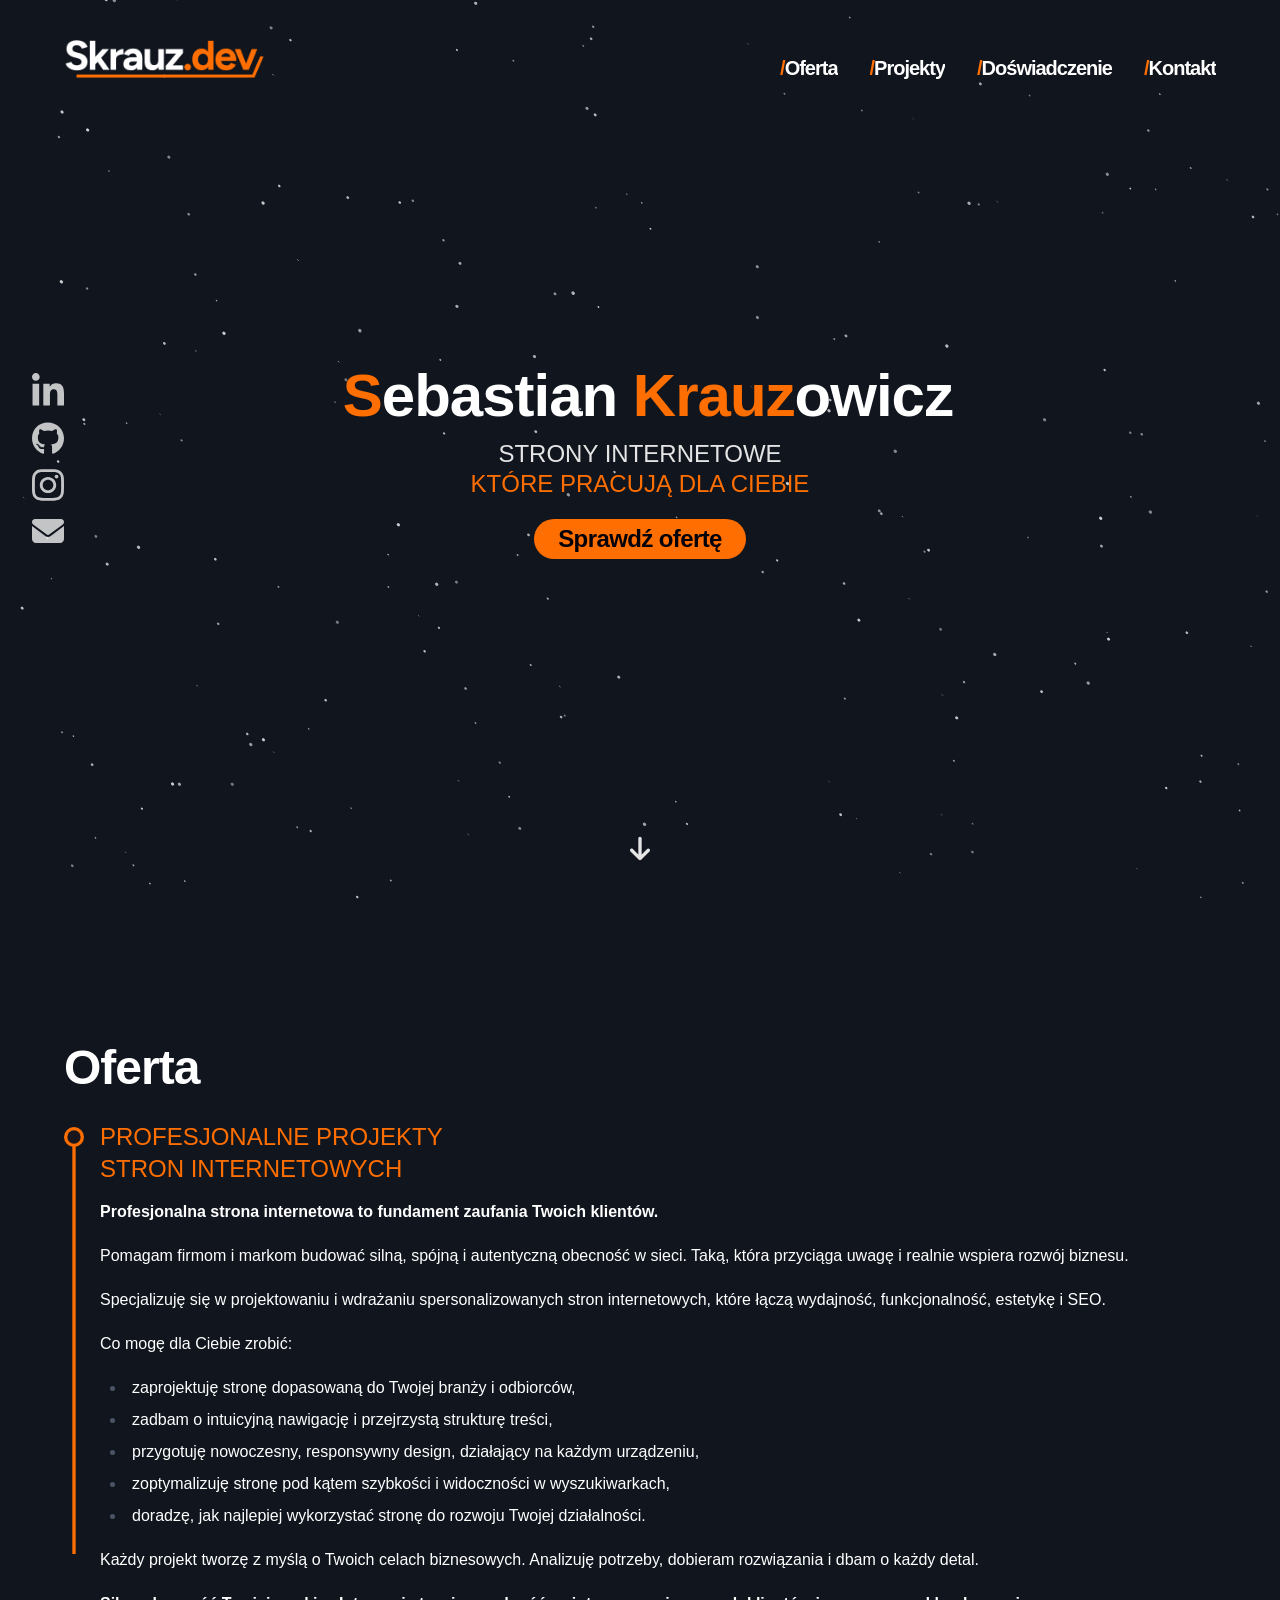
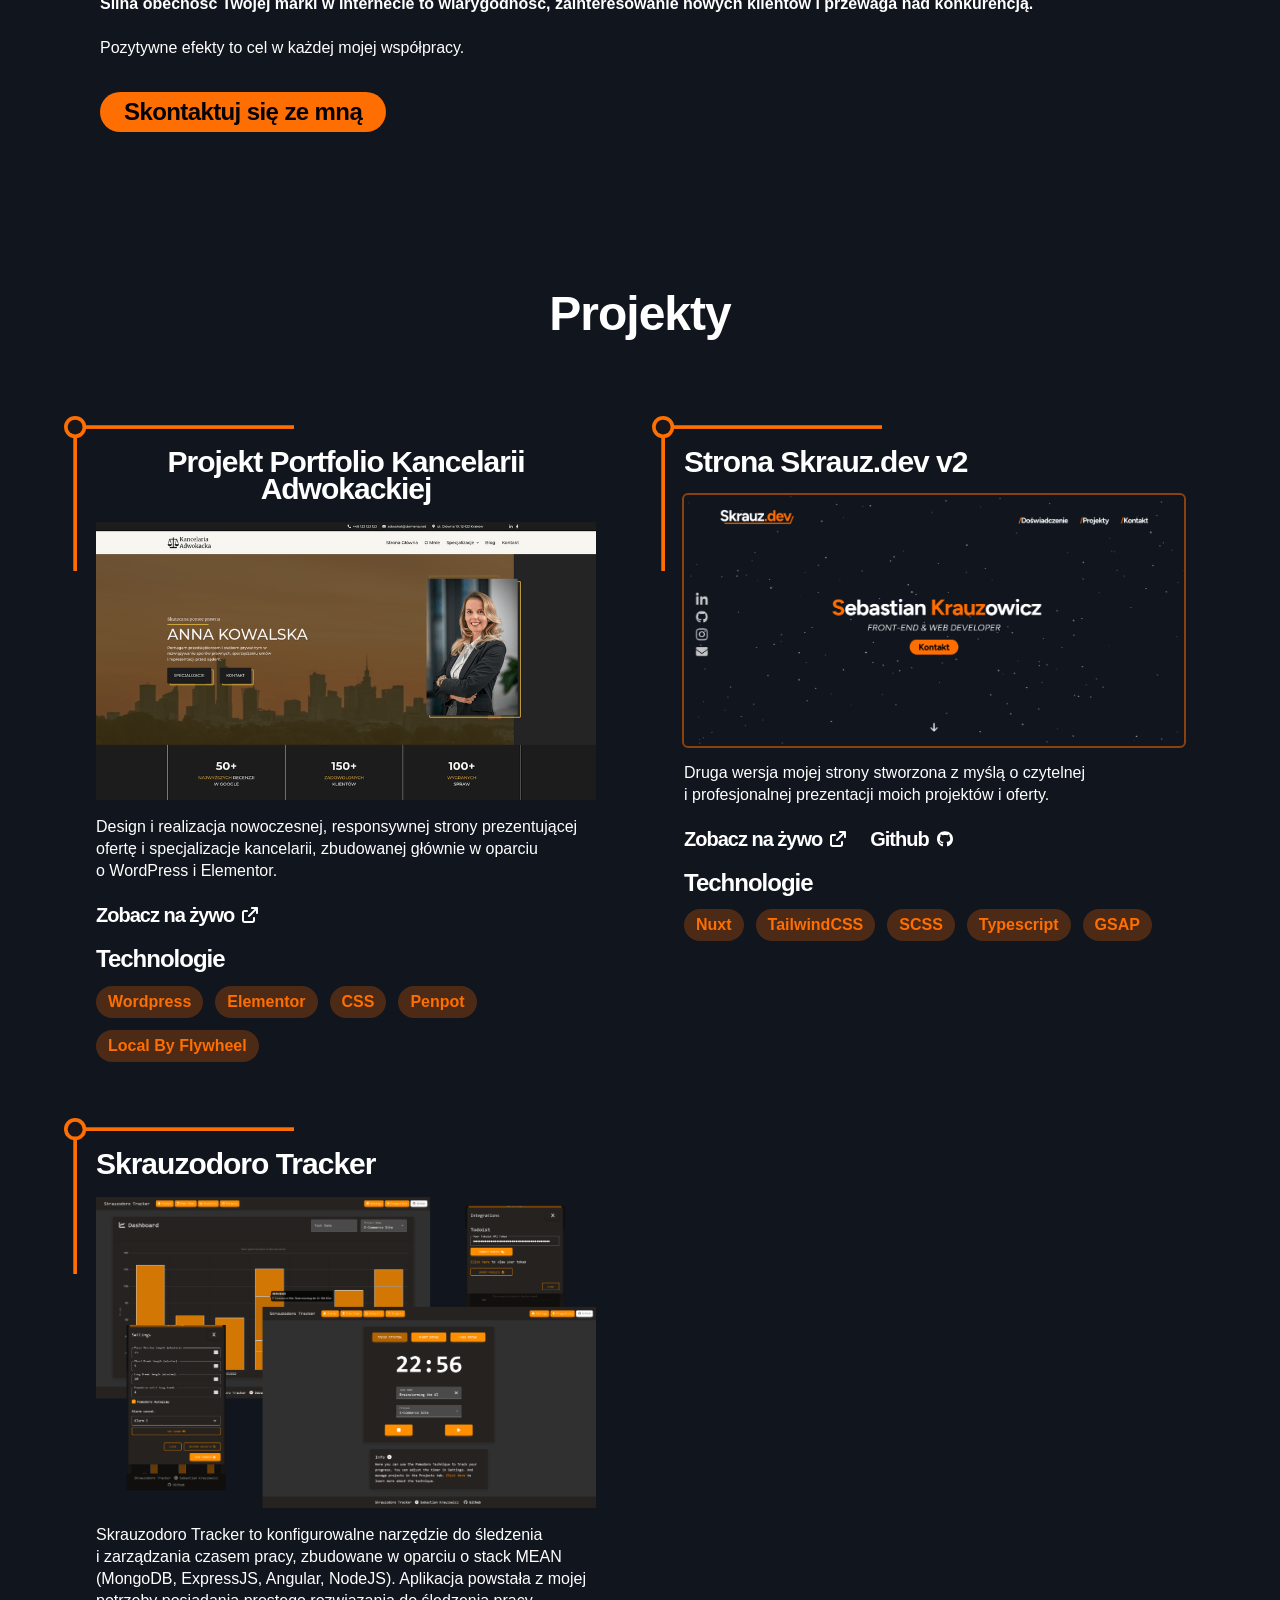
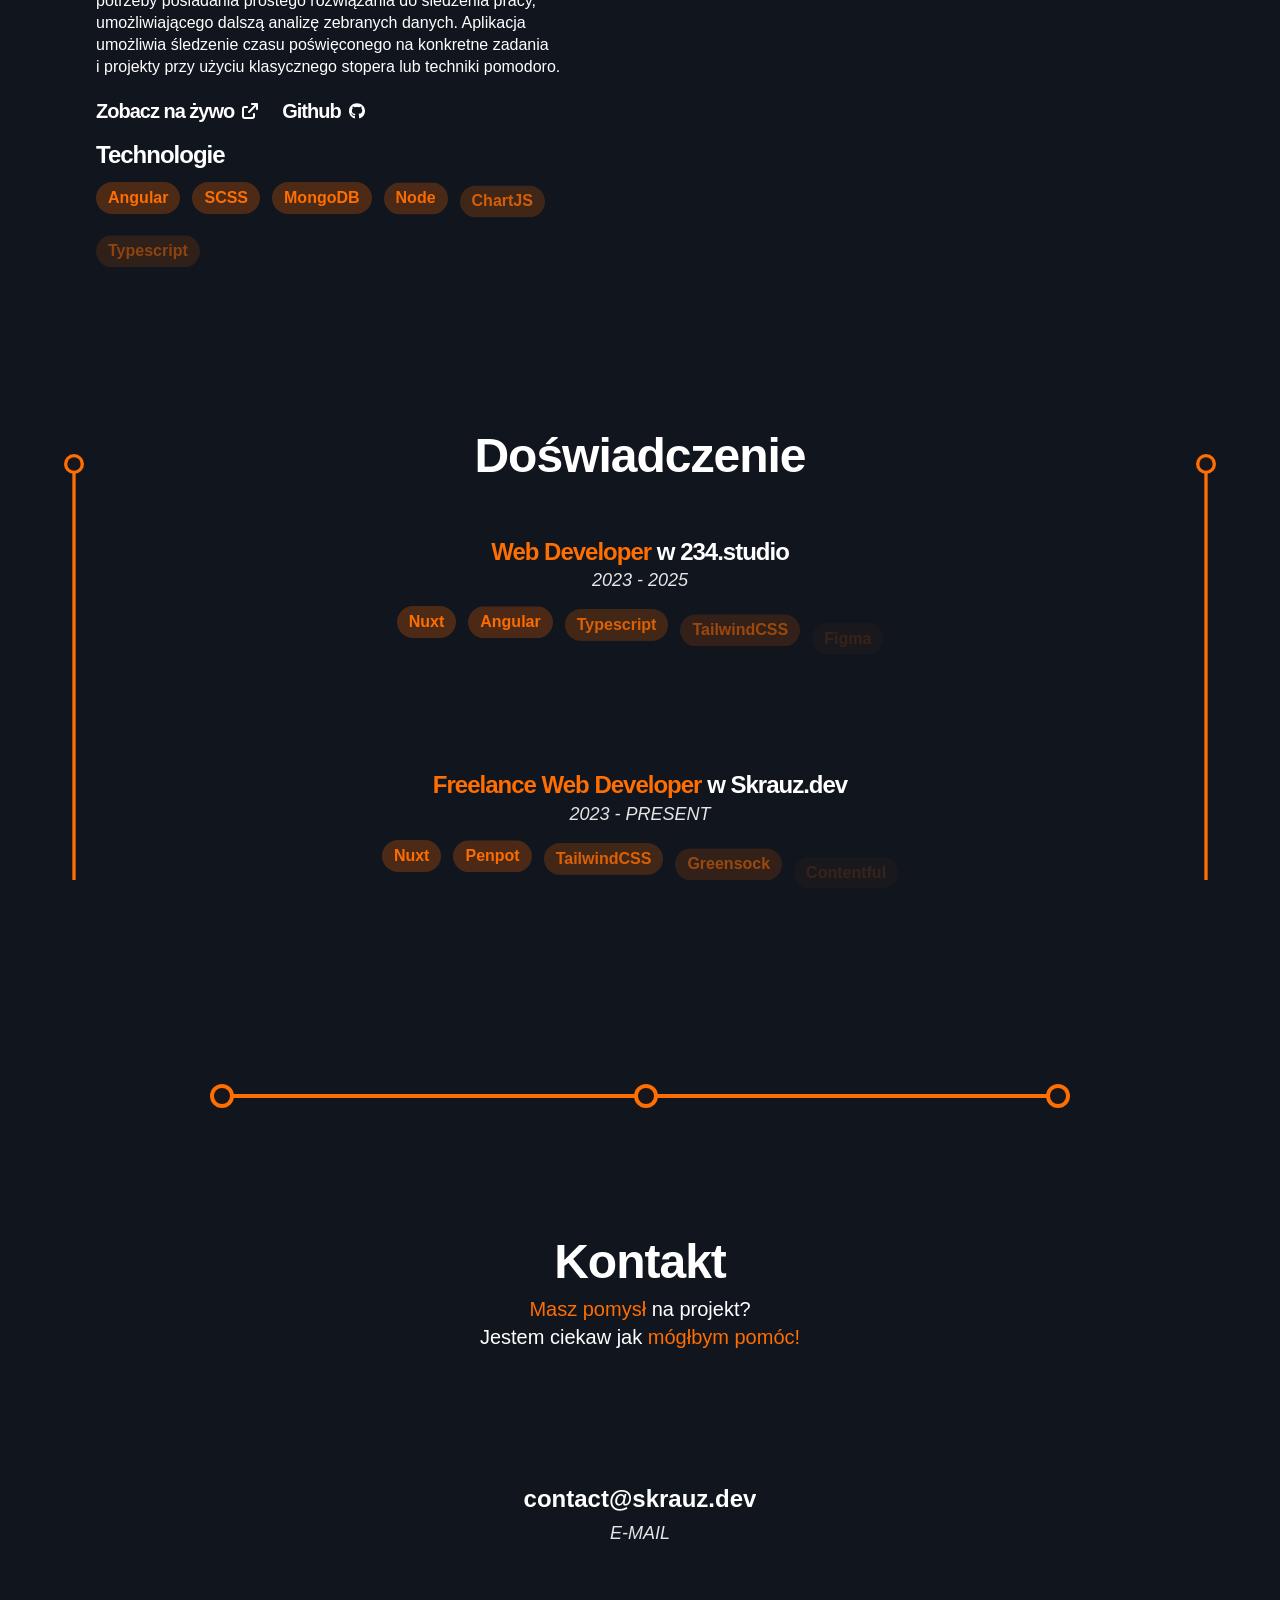
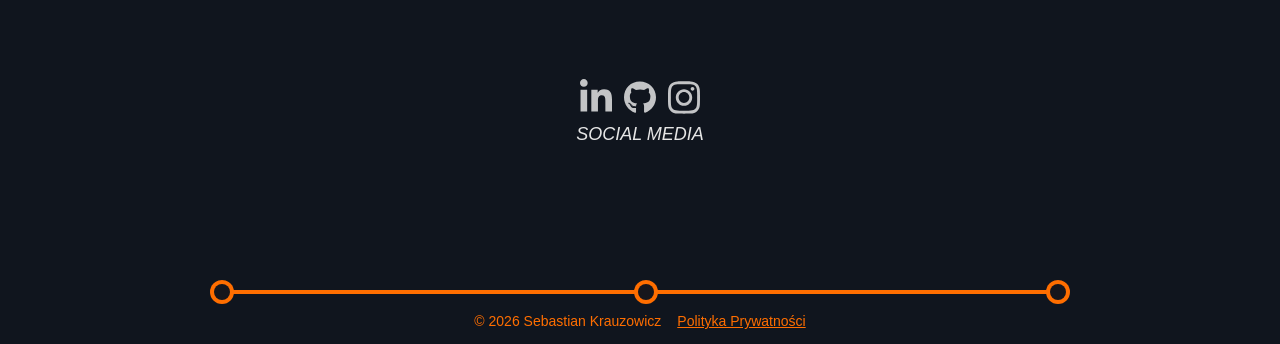
==== commit 33fd2a8a: "fix: mime fixes" ====
--- a/index.html
+++ b/index.html
@@ -9,13 +9,13 @@
 <link rel="stylesheet" href="/_nuxt/entry.D1ACjiqE.css" crossorigin>
 <link rel="stylesheet" href="/_nuxt/default.a3TH30mI.css" crossorigin>
 <link rel="stylesheet" href="/_nuxt/index.BR1q2vlO.css" crossorigin>
-<link rel="preload" as="fetch" crossorigin="anonymous" href="/_payload.json?3f1a1308-e9cb-45ab-a3ea-bfcd12515baa">
+<link rel="preload" as="fetch" crossorigin="anonymous" href="/_payload.json?b7e1b12b-487e-4696-b5b6-a5cb37287d85">
 <link rel="modulepreload" as="script" crossorigin href="/_nuxt/Bg8Q3ebN.js">
 <link rel="modulepreload" as="script" crossorigin href="/_nuxt/BEDP1G_u.js">
 <link rel="modulepreload" as="script" crossorigin href="/_nuxt/CcbpH17s.js">
 <link rel="modulepreload" as="script" crossorigin href="/_nuxt/BA_UNKPY.js">
 <link rel="modulepreload" as="script" crossorigin href="/_nuxt/N700Jlf2.js">
-<link rel="preload" as="fetch" fetchpriority="low" crossorigin="anonymous" href="/_nuxt/builds/meta/3f1a1308-e9cb-45ab-a3ea-bfcd12515baa.json">
+<link rel="preload" as="fetch" fetchpriority="low" crossorigin="anonymous" href="/_nuxt/builds/meta/b7e1b12b-487e-4696-b5b6-a5cb37287d85.json">
 <link rel="icon" type="image/x-icon" href="/favicon.ico">
 <link rel="icon" type="image/png" sizes="32x32" href="/favicon-32x32.png">
 <link rel="icon" type="image/png" sizes="16x16" href="/favicon-16x16.png">
@@ -33,5 +33,5 @@
 <link rel="canonical" href="https://skrauz.dev/">
 <meta property="og:url" content="https://skrauz.dev/">
 <meta property="og:site_name" content="Sebastian Krauzowicz - Web Developer"></head><body><div id="__nuxt"><!--[--><div class="fixed size-full inset-0 z-[999] flex items-center justify-center bg-theme-dark-2" data-v-a4e1c492><div class="size-16 text-theme-accent loader" data-v-a4e1c492><svg viewBox="0 0 24 24" fill="none" xmlns="http://www.w3.org/2000/svg" data-v-a4e1c492><path d="M22 9H2M6 17.5L8.5 15L6 12.5M11 17.5L15 17.5M2 7.8L2 16.2C2 17.8802 2 18.7202 2.32698 19.362C2.6146 19.9265 3.07354 20.3854 3.63803 20.673C4.27976 21 5.11984 21 6.8 21H17.2C18.8802 21 19.7202 21 20.362 20.673C20.9265 20.3854 21.3854 19.9265 21.673 19.362C22 18.7202 22 17.8802 22 16.2V7.8C22 6.11984 22 5.27977 21.673 4.63803C21.3854 4.07354 20.9265 3.6146 20.362 3.32698C19.7202 3 18.8802 3 17.2 3L6.8 3C5.11984 3 4.27976 3 3.63803 3.32698C3.07354 3.6146 2.6146 4.07354 2.32698 4.63803C2 5.27976 2 6.11984 2 7.8Z" stroke="currentColor" stroke-width="2" stroke-linecap="round" stroke-linejoin="round" data-v-a4e1c492></path></svg></div></div><div></div><!--[--><div class="fixed w-[100vw] h-[100vh] top-0 left-0 -z-10"><canvas class="size-full opacity-80" id="canvas"></canvas></div><!--[--><nav class="common-container w-full flex md:items-end items-center justify-between md:py-10 py-6" data-v-d4bf72b4><a aria-current="page" href="/" class="router-link-active router-link-exact-active navbar-fade-in md:mb-1" aria-label="Go to homepage" data-v-d4bf72b4><img onerror="this.setAttribute(&#39;data-error&#39;, 1)" alt="Skrauz.dev logo" data-nuxt-img srcset="/_ipx/_/img/logo.png 1x, /_ipx/_/img/logo.png 2x" class="w-[180px] lg:w-[200px]" src="/_ipx/_/img/logo.png" data-v-d4bf72b4></a><div class="items-center gap-4 lg:gap-8 hidden md:flex" data-v-d4bf72b4><a aria-current="page" href="/#oferta" class="router-link-active router-link-exact-active navbar-fade-in text-xl font-bold tracking-tighter relative group nav-link-underline transition-colors" data-v-d4bf72b4><span class="text-theme-accent" data-v-d4bf72b4>/</span>Oferta<span class="nav-underline" data-v-d4bf72b4></span></a><a aria-current="page" href="/#projekty" class="router-link-active router-link-exact-active navbar-fade-in text-xl font-bold tracking-tighter relative group nav-link-underline transition-colors" data-v-d4bf72b4><span class="text-theme-accent" data-v-d4bf72b4>/</span>Projekty <span class="nav-underline" data-v-d4bf72b4></span></a><a aria-current="page" href="/#doswiadczenie" class="router-link-active router-link-exact-active navbar-fade-in text-xl font-bold tracking-tighter relative group nav-link-underline transition-colors" data-v-d4bf72b4><span class="text-theme-accent" data-v-d4bf72b4>/</span>Doświadczenie <span class="nav-underline" data-v-d4bf72b4></span></a><a aria-current="page" href="/#kontakt" class="router-link-active router-link-exact-active navbar-fade-in text-xl font-bold tracking-tighter relative group nav-link-underline transition-colors" data-v-d4bf72b4><span class="text-theme-accent" data-v-d4bf72b4>/</span>Kontakt <span class="nav-underline" data-v-d4bf72b4></span></a></div><button class="navbar-fade-in md:hidden p-2 cursor-pointer transition-colors hover:text-theme-light" aria-label="Toggle Menu" data-v-d4bf72b4><svg xmlns="http://www.w3.org/2000/svg" class="h-8 w-6 text-text-dark-1" fill="none" viewBox="0 0 24 24" stroke="currentColor" data-v-d4bf72b4><path stroke-linecap="round" stroke-linejoin="round" stroke-width="2" d="M4 6h16M4 12h16M4 18h16" data-v-d4bf72b4></path></svg></button></nav><!----><!----><!--]--><main><!--[--><!--[--><div class="h-[calc(100dvh-96px)] md:h-[calc(100dvh-120px)] relative flex flex-col justify-center pb-8 md:pb-24"><div class="relative"><div class="common-container"><div class="hero flex flex-col items-center"><h2 class="text-6xl font-bold text-center leading-[0.9] tracking-[-1px] fade-in"><span class="text-theme-accent"> S</span>ebastian<span class="text-theme-accent"> Krauz</span>owicz </h2><h1 class="fade-in uppercase mt-5 md:mt-4 text-2xl leading-tight mx-auto text-center text-theme-light"> Strony internetowe<br><span class="text-theme-accent">które pracują dla ciebie</span></h1><a href="#oferta" class="fade-in mt-5 md:mt-5 transition-colors hover:bg-theme-accent-hover rounded-full py-1.5 px-6 flex items-center gap-2.5 bg-theme-accent text-theme-dark max-w-max" aria-label="Go to contact section"><p class="font-bold text-2xl leading-[1.2] tracking-tight"> Sprawdź ofertę </p></a></div></div><div class="social-links absolute left-8 mt-1 hidden md:block top-0"><div class="flex flex-col items-center gap-3"><div class="opacity-75 transition-opacity hover:opacity-100"><a href="https://www.linkedin.com/in/skrauz/" rel="noopener noreferrer" target="_blank" class="fade-in block cursor-pointer" aria-label="Visit LinkedIn profile"><img onerror="this.setAttribute(&#39;data-error&#39;, 1)" alt="LinkedIn logo" data-nuxt-img srcset="/_ipx/_/img/socials/linkedin.svg 1x, /_ipx/_/img/socials/linkedin.svg 2x" class="w-8" src="/_ipx/_/img/socials/linkedin.svg"></a></div><div class="opacity-75 transition-opacity hover:opacity-100"><a href="https://github.com/Skrauz" rel="noopener noreferrer" target="_blank" class="fade-in block cursor-pointer" aria-label="Visit GitHub profile"><img onerror="this.setAttribute(&#39;data-error&#39;, 1)" alt="GitHub logo" data-nuxt-img srcset="/_ipx/_/img/socials/github.svg 1x, /_ipx/_/img/socials/github.svg 2x" class="w-8" src="/_ipx/_/img/socials/github.svg"></a></div><div class="opacity-75 transition-opacity hover:opacity-100"><a href="https://www.instagram.com/skrauz_dev/" rel="noopener noreferrer" target="_blank" class="fade-in block cursor-pointer" aria-label="Visit Instagram profile"><img onerror="this.setAttribute(&#39;data-error&#39;, 1)" alt="Instagram logo" data-nuxt-img srcset="/_ipx/_/img/socials/instagram.svg 1x, /_ipx/_/img/socials/instagram.svg 2x" class="w-8" src="/_ipx/_/img/socials/instagram.svg"></a></div><div class="opacity-75 transition-opacity hover:opacity-100"><a href="mailto:contact@skrauz.dev" rel="noopener noreferrer" target="_blank" class="fade-in block cursor-pointer" aria-label="Send email to Sebastian Krauzowicz"><img onerror="this.setAttribute(&#39;data-error&#39;, 1)" alt="Email icon" data-nuxt-img srcset="/_ipx/_/img/socials/mail.svg 1x, /_ipx/_/img/socials/mail.svg 2x" class="w-8" src="/_ipx/_/img/socials/mail.svg"></a></div></div></div></div><div class="fade-in arrow-flex w-full absolute bottom-0 left-0 flex justify-center"><button class="p-4 mb-2 md:mb-6 cursor-pointer transition-transform hover:scale-120" aria-label="Scroll to next section"><img onerror="this.setAttribute(&#39;data-error&#39;, 1)" alt="Down arrow" data-nuxt-img srcset="/_ipx/_/img/hero-arrow.svg 1x, /_ipx/_/img/hero-arrow.svg 2x" class="w-5" src="/_ipx/_/img/hero-arrow.svg"></button></div></div><article class="common-container" id="oferta"><div class="pt-8 mt-16 md:pt-20 md:mt-16 flex gap-4 md:gap-12 min-h-[400px] w-full justify-between mx-auto"><div class="offer w-full"><h2 class="scroll-fade-in text-4xl md:text-5xl font-bold leading-[0.9] tracking-[-1px]"> Oferta </h2><div class="mt-6 md:mt-8 ml-1 flex w-full gap-4 md:ml-0"><div class="scroll-fade-in mt-1.5 animated-bar relative shrink-0 hidden md:block"><img onerror="this.setAttribute(&#39;data-error&#39;, 1)" data-nuxt-img srcset="/_ipx/_/img/stick_2.svg 1x, /_ipx/_/img/stick_2.svg 2x" class="w-5" src="/_ipx/_/img/stick_2.svg"></div><div class=""><div class="prose prose-invert text-white leading-normal max-w-none"><h3 class="scroll-fade-in uppercase text-theme-accent md:text-2xl text-xl font-normal"> Profesjonalne projekty <br>stron internetowych </h3><p class="scroll-fade-in font-bold mt-3">Profesjonalna strona internetowa to fundament zaufania Twoich klientów.</p><p class="scroll-fade-in">Pomagam firmom i&nbsp;markom budować silną, spójną i&nbsp;autentyczną obecność w&nbsp;sieci. Taką, która przyciąga uwagę i&nbsp;realnie wspiera rozwój biznesu.</p><p class="scroll-fade-in">Specjalizuję się w&nbsp;projektowaniu i&nbsp;wdrażaniu spersonalizowanych stron internetowych, które łączą wydajność, funkcjonalność, estetykę i&nbsp;SEO.</p><p class="scroll-fade-in">Co mogę dla Ciebie zrobić:</p><ul class="scroll-fade-in"><li>zaprojektuję stronę dopasowaną do&nbsp;Twojej branży i&nbsp;odbiorców,</li><li>zadbam o&nbsp;intuicyjną nawigację i&nbsp;przejrzystą strukturę treści,</li><li>przygotuję nowoczesny, responsywny design, działający na&nbsp;każdym urządzeniu,</li><li>zoptymalizuję stronę pod&nbsp;kątem szybkości i&nbsp;widoczności w&nbsp;wyszukiwarkach,</li><li>doradzę, jak najlepiej wykorzystać stronę do&nbsp;rozwoju Twojej działalności.</li></ul><p class="scroll-fade-in">Każdy projekt tworzę z&nbsp;myślą o&nbsp;Twoich celach biznesowych. Analizuję potrzeby, dobieram rozwiązania i&nbsp;dbam o&nbsp;każdy detal.</p><p class="scroll-fade-in"><strong>Silna obecność Twojej marki w&nbsp;Internecie to wiarygodność, zainteresowanie nowych klientów i&nbsp;przewaga nad&nbsp;konkurencją.</strong></p><p class="scroll-fade-in">Pozytywne efekty to cel w&nbsp;każdej mojej współpracy.</p></div><a href="#kontakt" class="scroll-fade-in md:mx-auto lg:mx-0 mt-8 md:mt-8 transition-colors hover:bg-theme-accent-hover rounded-full py-1.5 px-6 flex items-center gap-2.5 bg-theme-accent text-theme-dark md:w-max w-full" aria-label="Go to contact section"><p class="font-bold text-2xl leading-[1.2] tracking-tight text-center mx-auto"> Skontaktuj się ze mną </p></a></div></div></div></div></article><div class="common-container" id="projekty" data-v-0744428f><div class="pt-12 mt-12 md:pt-20 md:mt-12 xl:mt-20 flex gap-4 md:gap-12 min-h-[400px] w-full justify-between mx-auto" data-v-0744428f><div class="w-full" data-v-0744428f><h2 class="scroll-fade-in text-4xl md:text-5xl font-bold leading-[0.9] tracking-[-1px] text-center" data-v-0744428f> Projekty </h2><div class="projects gap-6 mt-12 md:mt-12 xl:mt-20 grid grid-cols-1 lg:grid-cols-2" data-v-0744428f><!--[--><div class="project-panel md:p-8 p-7 relative group h-max" data-v-0744428f><div class="absolute top-0 left-0 size-full p-3 -z-10" data-v-0744428f><div class="bg-white transition-all opacity-0 group-hover:opacity-5 size-full rounded-2xl" data-v-0744428f></div></div><img onerror="this.setAttribute(&#39;data-error&#39;, 1)" alt="Decorative frame border" data-nuxt-img srcset="/_ipx/_/img/frame_small.svg 1x, /_ipx/_/img/frame_small.svg 2x" class="-z-10 absolute top-0 left-0 md:w-[230px] w-[250px]" src="/_ipx/_/img/frame_small.svg" data-v-0744428f><div class="project-header flex items-center gap-3 max-w-max" data-v-0744428f><h3 class="project-name text-2xl md:text-3xl font-bold leading-[0.9] tracking-[-1px] text-center" data-v-0744428f>Projekt Portfolio Kancelarii Adwokackiej</h3></div><div class="project-body flex flex-col gap-4 mt-5" data-v-0744428f><div class="w-full shrink-0" data-v-0744428f><img onerror="this.setAttribute(&#39;data-error&#39;, 1)" alt="Screenshot of Projekt Portfolio Kancelarii Adwokackiej project" data-nuxt-img srcset="/_ipx/_/img/projects/kancelaria-adwokacka-skrauz.png 1x, /_ipx/_/img/projects/kancelaria-adwokacka-skrauz.png 2x" class="w-full" src="/_ipx/_/img/projects/kancelaria-adwokacka-skrauz.png" data-v-0744428f></div><p class="project-description leading-snug" data-v-0744428f>Design i&nbsp;realizacja nowoczesnej, responsywnej strony prezentującej ofertę i&nbsp;specjalizacje kancelarii, zbudowanej głównie w&nbsp;oparciu o&nbsp;WordPress i&nbsp;Elementor.</p><div class="flex gap-6" data-v-0744428f><a href="https://skrauz.github.io/portfolio-kancelaria-adwokacka/" rel="noopener noreferrer" target="_blank" class="link-underline max-w-max mt-2 flex items-center gap-2 text-xl font-bold leading-[0.9] tracking-[-1px]" aria-label="Zobacz Projekt Portfolio Kancelarii Adwokackiej na żywo" data-v-0744428f><p data-v-0744428f>Zobacz na żywo</p><div class="w-4" data-v-0744428f><svg xmlns="http://www.w3.org/2000/svg" viewBox="0 0 512 512" data-v-0744428f><path fill="currentColor" d="M320 0c-17.7 0-32 14.3-32 32s14.3 32 32 32l82.7 0-201.4 201.4c-12.5 12.5-12.5 32.8 0 45.3s32.8 12.5 45.3 0L448 109.3 448 192c0 17.7 14.3 32 32 32s32-14.3 32-32l0-160c0-17.7-14.3-32-32-32L320 0zM80 96C35.8 96 0 131.8 0 176L0 432c0 44.2 35.8 80 80 80l256 0c44.2 0 80-35.8 80-80l0-80c0-17.7-14.3-32-32-32s-32 14.3-32 32l0 80c0 8.8-7.2 16-16 16L80 448c-8.8 0-16-7.2-16-16l0-256c0-8.8 7.2-16 16-16l80 0c17.7 0 32-14.3 32-32s-14.3-32-32-32L80 96z" data-v-0744428f></path></svg></div><span class="underline" data-v-0744428f></span></a><!----></div></div><div class="project-information mt-6" data-v-0744428f><div class="grid grid-cols-2 gap-4" data-v-0744428f><div class="col-span-2" data-v-0744428f><h4 class="text-2xl font-bold leading-[0.9] tracking-[-1px]" data-v-0744428f> Technologie </h4><ul class="technologies flex flex-wrap gap-3 mt-4" data-v-0744428f><!--[--><li class="project-technology max-w-max cursor-default" data-v-0744428f><p class="rounded-full font-bold text-theme-accent bg-theme-accent/25 px-3 py-1 transition-transform hover:scale-110 hover:-rotate-6" data-v-0744428f>Wordpress</p></li><li class="project-technology max-w-max cursor-default" data-v-0744428f><p class="rounded-full font-bold text-theme-accent bg-theme-accent/25 px-3 py-1 transition-transform hover:scale-110 hover:-rotate-6" data-v-0744428f>Elementor</p></li><li class="project-technology max-w-max cursor-default" data-v-0744428f><p class="rounded-full font-bold text-theme-accent bg-theme-accent/25 px-3 py-1 transition-transform hover:scale-110 hover:-rotate-6" data-v-0744428f>CSS</p></li><li class="project-technology max-w-max cursor-default" data-v-0744428f><p class="rounded-full font-bold text-theme-accent bg-theme-accent/25 px-3 py-1 transition-transform hover:scale-110 hover:-rotate-6" data-v-0744428f>Penpot</p></li><li class="project-technology max-w-max cursor-default" data-v-0744428f><p class="rounded-full font-bold text-theme-accent bg-theme-accent/25 px-3 py-1 transition-transform hover:scale-110 hover:-rotate-6" data-v-0744428f>Local By Flywheel</p></li><!--]--></ul></div></div></div></div><div class="project-panel md:p-8 p-7 relative group h-max" data-v-0744428f><div class="absolute top-0 left-0 size-full p-3 -z-10" data-v-0744428f><div class="bg-white transition-all opacity-0 group-hover:opacity-5 size-full rounded-2xl" data-v-0744428f></div></div><img onerror="this.setAttribute(&#39;data-error&#39;, 1)" alt="Decorative frame border" data-nuxt-img srcset="/_ipx/_/img/frame_small.svg 1x, /_ipx/_/img/frame_small.svg 2x" class="-z-10 absolute top-0 left-0 md:w-[230px] w-[250px]" src="/_ipx/_/img/frame_small.svg" data-v-0744428f><div class="project-header flex items-center gap-3 max-w-max" data-v-0744428f><h3 class="project-name text-2xl md:text-3xl font-bold leading-[0.9] tracking-[-1px] text-center" data-v-0744428f>Strona Skrauz.dev v2</h3></div><div class="project-body flex flex-col gap-4 mt-5" data-v-0744428f><div class="outline-theme-accent/50 outline-2 rounded-sm w-full shrink-0" data-v-0744428f><img onerror="this.setAttribute(&#39;data-error&#39;, 1)" alt="Screenshot of Strona Skrauz.dev v2 project" data-nuxt-img srcset="/_ipx/_/img/projects/portfoliov2.png 1x, /_ipx/_/img/projects/portfoliov2.png 2x" class="w-full" src="/_ipx/_/img/projects/portfoliov2.png" data-v-0744428f></div><p class="project-description leading-snug" data-v-0744428f>Druga wersja mojej strony stworzona z&nbsp;myślą o&nbsp;czytelnej i&nbsp;profesjonalnej prezentacji moich projektów i&nbsp;oferty.</p><div class="flex gap-6" data-v-0744428f><a href="https://skrauz.dev" rel="noopener noreferrer" target="_blank" class="link-underline max-w-max mt-2 flex items-center gap-2 text-xl font-bold leading-[0.9] tracking-[-1px]" aria-label="Zobacz Strona Skrauz.dev v2 na żywo" data-v-0744428f><p data-v-0744428f>Zobacz na żywo</p><div class="w-4" data-v-0744428f><svg xmlns="http://www.w3.org/2000/svg" viewBox="0 0 512 512" data-v-0744428f><path fill="currentColor" d="M320 0c-17.7 0-32 14.3-32 32s14.3 32 32 32l82.7 0-201.4 201.4c-12.5 12.5-12.5 32.8 0 45.3s32.8 12.5 45.3 0L448 109.3 448 192c0 17.7 14.3 32 32 32s32-14.3 32-32l0-160c0-17.7-14.3-32-32-32L320 0zM80 96C35.8 96 0 131.8 0 176L0 432c0 44.2 35.8 80 80 80l256 0c44.2 0 80-35.8 80-80l0-80c0-17.7-14.3-32-32-32s-32 14.3-32 32l0 80c0 8.8-7.2 16-16 16L80 448c-8.8 0-16-7.2-16-16l0-256c0-8.8 7.2-16 16-16l80 0c17.7 0 32-14.3 32-32s-14.3-32-32-32L80 96z" data-v-0744428f></path></svg></div><span class="underline" data-v-0744428f></span></a><a href="https://github.com/Skrauz/portfolio-site-v2" rel="noopener noreferrer" target="_blank" class="link-underline max-w-max mt-2 flex items-center gap-2 text-xl font-bold leading-[0.9] tracking-[-1px]" aria-label="Zobacz Strona Skrauz.dev v2 na GitHub" data-v-0744428f><p data-v-0744428f>Github</p><img onerror="this.setAttribute(&#39;data-error&#39;, 1)" alt="GitHub logo" data-nuxt-img srcset="/_ipx/_/img/socials/github.svg 1x, /_ipx/_/img/socials/github.svg 2x" class="w-4" src="/_ipx/_/img/socials/github.svg" data-v-0744428f><span class="underline" data-v-0744428f></span></a></div></div><div class="project-information mt-6" data-v-0744428f><div class="grid grid-cols-2 gap-4" data-v-0744428f><div class="col-span-2" data-v-0744428f><h4 class="text-2xl font-bold leading-[0.9] tracking-[-1px]" data-v-0744428f> Technologie </h4><ul class="technologies flex flex-wrap gap-3 mt-4" data-v-0744428f><!--[--><li class="project-technology max-w-max cursor-default" data-v-0744428f><p class="rounded-full font-bold text-theme-accent bg-theme-accent/25 px-3 py-1 transition-transform hover:scale-110 hover:-rotate-6" data-v-0744428f>Nuxt</p></li><li class="project-technology max-w-max cursor-default" data-v-0744428f><p class="rounded-full font-bold text-theme-accent bg-theme-accent/25 px-3 py-1 transition-transform hover:scale-110 hover:-rotate-6" data-v-0744428f>TailwindCSS</p></li><li class="project-technology max-w-max cursor-default" data-v-0744428f><p class="rounded-full font-bold text-theme-accent bg-theme-accent/25 px-3 py-1 transition-transform hover:scale-110 hover:-rotate-6" data-v-0744428f>SCSS</p></li><li class="project-technology max-w-max cursor-default" data-v-0744428f><p class="rounded-full font-bold text-theme-accent bg-theme-accent/25 px-3 py-1 transition-transform hover:scale-110 hover:-rotate-6" data-v-0744428f>Typescript</p></li><li class="project-technology max-w-max cursor-default" data-v-0744428f><p class="rounded-full font-bold text-theme-accent bg-theme-accent/25 px-3 py-1 transition-transform hover:scale-110 hover:-rotate-6" data-v-0744428f>GSAP</p></li><!--]--></ul></div></div></div></div><div class="project-panel md:p-8 p-7 relative group h-max" data-v-0744428f><div class="absolute top-0 left-0 size-full p-3 -z-10" data-v-0744428f><div class="bg-white transition-all opacity-0 group-hover:opacity-5 size-full rounded-2xl" data-v-0744428f></div></div><img onerror="this.setAttribute(&#39;data-error&#39;, 1)" alt="Decorative frame border" data-nuxt-img srcset="/_ipx/_/img/frame_small.svg 1x, /_ipx/_/img/frame_small.svg 2x" class="-z-10 absolute top-0 left-0 md:w-[230px] w-[250px]" src="/_ipx/_/img/frame_small.svg" data-v-0744428f><div class="project-header flex items-center gap-3 max-w-max" data-v-0744428f><h3 class="project-name text-2xl md:text-3xl font-bold leading-[0.9] tracking-[-1px] text-center" data-v-0744428f>Skrauzodoro Tracker</h3></div><div class="project-body flex flex-col gap-4 mt-5" data-v-0744428f><div class="w-full shrink-0" data-v-0744428f><img onerror="this.setAttribute(&#39;data-error&#39;, 1)" alt="Screenshot of Skrauzodoro Tracker project" data-nuxt-img srcset="/_ipx/_/img/projects/skrauzodoro.png 1x, /_ipx/_/img/projects/skrauzodoro.png 2x" class="w-full" src="/_ipx/_/img/projects/skrauzodoro.png" data-v-0744428f></div><p class="project-description leading-snug" data-v-0744428f>Skrauzodoro Tracker to konfigurowalne narzędzie do&nbsp;śledzenia i&nbsp;zarządzania czasem pracy, zbudowane w&nbsp;oparciu o&nbsp;stack MEAN (MongoDB, ExpressJS, Angular, NodeJS). Aplikacja powstała z&nbsp;mojej potrzeby posiadania prostego rozwiązania do&nbsp;śledzenia pracy, umożliwiającego dalszą analizę zebranych danych. Aplikacja umożliwia śledzenie czasu poświęconego na&nbsp;konkretne zadania i&nbsp;projekty przy&nbsp;użyciu klasycznego stopera lub&nbsp;techniki pomodoro.</p><div class="flex gap-6" data-v-0744428f><a href="https://skrauzodoro-tracker-skrauz.vercel.app/" rel="noopener noreferrer" target="_blank" class="link-underline max-w-max mt-2 flex items-center gap-2 text-xl font-bold leading-[0.9] tracking-[-1px]" aria-label="Zobacz Skrauzodoro Tracker na żywo" data-v-0744428f><p data-v-0744428f>Zobacz na żywo</p><div class="w-4" data-v-0744428f><svg xmlns="http://www.w3.org/2000/svg" viewBox="0 0 512 512" data-v-0744428f><path fill="currentColor" d="M320 0c-17.7 0-32 14.3-32 32s14.3 32 32 32l82.7 0-201.4 201.4c-12.5 12.5-12.5 32.8 0 45.3s32.8 12.5 45.3 0L448 109.3 448 192c0 17.7 14.3 32 32 32s32-14.3 32-32l0-160c0-17.7-14.3-32-32-32L320 0zM80 96C35.8 96 0 131.8 0 176L0 432c0 44.2 35.8 80 80 80l256 0c44.2 0 80-35.8 80-80l0-80c0-17.7-14.3-32-32-32s-32 14.3-32 32l0 80c0 8.8-7.2 16-16 16L80 448c-8.8 0-16-7.2-16-16l0-256c0-8.8 7.2-16 16-16l80 0c17.7 0 32-14.3 32-32s-14.3-32-32-32L80 96z" data-v-0744428f></path></svg></div><span class="underline" data-v-0744428f></span></a><a href="https://github.com/Skrauz/Skrauzodoro-Tracker-Browser.git" rel="noopener noreferrer" target="_blank" class="link-underline max-w-max mt-2 flex items-center gap-2 text-xl font-bold leading-[0.9] tracking-[-1px]" aria-label="Zobacz Skrauzodoro Tracker na GitHub" data-v-0744428f><p data-v-0744428f>Github</p><img onerror="this.setAttribute(&#39;data-error&#39;, 1)" alt="GitHub logo" data-nuxt-img srcset="/_ipx/_/img/socials/github.svg 1x, /_ipx/_/img/socials/github.svg 2x" class="w-4" src="/_ipx/_/img/socials/github.svg" data-v-0744428f><span class="underline" data-v-0744428f></span></a></div></div><div class="project-information mt-6" data-v-0744428f><div class="grid grid-cols-2 gap-4" data-v-0744428f><div class="col-span-2" data-v-0744428f><h4 class="text-2xl font-bold leading-[0.9] tracking-[-1px]" data-v-0744428f> Technologie </h4><ul class="technologies flex flex-wrap gap-3 mt-4" data-v-0744428f><!--[--><li class="project-technology max-w-max cursor-default" data-v-0744428f><p class="rounded-full font-bold text-theme-accent bg-theme-accent/25 px-3 py-1 transition-transform hover:scale-110 hover:-rotate-6" data-v-0744428f>Angular</p></li><li class="project-technology max-w-max cursor-default" data-v-0744428f><p class="rounded-full font-bold text-theme-accent bg-theme-accent/25 px-3 py-1 transition-transform hover:scale-110 hover:-rotate-6" data-v-0744428f>SCSS</p></li><li class="project-technology max-w-max cursor-default" data-v-0744428f><p class="rounded-full font-bold text-theme-accent bg-theme-accent/25 px-3 py-1 transition-transform hover:scale-110 hover:-rotate-6" data-v-0744428f>MongoDB</p></li><li class="project-technology max-w-max cursor-default" data-v-0744428f><p class="rounded-full font-bold text-theme-accent bg-theme-accent/25 px-3 py-1 transition-transform hover:scale-110 hover:-rotate-6" data-v-0744428f>Node</p></li><li class="project-technology max-w-max cursor-default" data-v-0744428f><p class="rounded-full font-bold text-theme-accent bg-theme-accent/25 px-3 py-1 transition-transform hover:scale-110 hover:-rotate-6" data-v-0744428f>ChartJS</p></li><li class="project-technology max-w-max cursor-default" data-v-0744428f><p class="rounded-full font-bold text-theme-accent bg-theme-accent/25 px-3 py-1 transition-transform hover:scale-110 hover:-rotate-6" data-v-0744428f>Typescript</p></li><!--]--></ul></div></div></div></div><!--]--></div></div></div></div><article class="common-container" id="doswiadczenie"><div class="pt-8 mt-16 md:pt-20 md:mt-16 flex gap-4 md:gap-12 min-h-[400px] w-full justify-between mx-auto"><div class="scroll-fade-in mt-1.5 md:mt-5 animated-bar relative shrink-0 hidden md:block"><img onerror="this.setAttribute(&#39;data-error&#39;, 1)" data-nuxt-img srcset="/_ipx/_/img/stick_2.svg 1x, /_ipx/_/img/stick_2.svg 2x" class="w-5" src="/_ipx/_/img/stick_2.svg"></div><div class="scroll-fade-in mt-1.5 animated-bar relative shrink-0 md:hidden"><img onerror="this.setAttribute(&#39;data-error&#39;, 1)" data-nuxt-img srcset="/_ipx/_/img/stick_3.svg 1x, /_ipx/_/img/stick_3.svg 2x" class="w-6" src="/_ipx/_/img/stick_3.svg"></div><div class="experience"><h2 class="scroll-fade-in text-4xl md:text-5xl font-bold leading-[0.9] tracking-[-1px] md:text-center"> Doświadczenie </h2><div class="mt-12 flex flex-col w-full gap-12 xl:mt-16 md:items-center"><!--[--><div class="position-panel max-w-xl"><h3 class="text-2xl font-bold leading-[0.9] tracking-[-1px] md:text-center"><span class="text-theme-accent">Web Developer</span> w 234.studio</h3><p class="mt-1 text-lg italic text-theme-light uppercase md:text-center">2023 - 2025</p><ul class="technologies flex flex-wrap gap-3 mt-3 md:justify-center"><!--[--><li class="position-technology max-w-max cursor-default"><p class="rounded-full font-bold text-theme-accent bg-theme-accent/25 px-3 py-1 transition-transform hover:scale-110 hover:-rotate-6">Nuxt</p></li><li class="position-technology max-w-max cursor-default"><p class="rounded-full font-bold text-theme-accent bg-theme-accent/25 px-3 py-1 transition-transform hover:scale-110 hover:-rotate-6">Angular</p></li><li class="position-technology max-w-max cursor-default"><p class="rounded-full font-bold text-theme-accent bg-theme-accent/25 px-3 py-1 transition-transform hover:scale-110 hover:-rotate-6">Typescript</p></li><li class="position-technology max-w-max cursor-default"><p class="rounded-full font-bold text-theme-accent bg-theme-accent/25 px-3 py-1 transition-transform hover:scale-110 hover:-rotate-6">TailwindCSS</p></li><li class="position-technology max-w-max cursor-default"><p class="rounded-full font-bold text-theme-accent bg-theme-accent/25 px-3 py-1 transition-transform hover:scale-110 hover:-rotate-6">Figma</p></li><li class="position-technology max-w-max cursor-default"><p class="rounded-full font-bold text-theme-accent bg-theme-accent/25 px-3 py-1 transition-transform hover:scale-110 hover:-rotate-6">Directus</p></li><li class="position-technology max-w-max cursor-default"><p class="rounded-full font-bold text-theme-accent bg-theme-accent/25 px-3 py-1 transition-transform hover:scale-110 hover:-rotate-6">Contentful</p></li><li class="position-technology max-w-max cursor-default"><p class="rounded-full font-bold text-theme-accent bg-theme-accent/25 px-3 py-1 transition-transform hover:scale-110 hover:-rotate-6">HTML</p></li><li class="position-technology max-w-max cursor-default"><p class="rounded-full font-bold text-theme-accent bg-theme-accent/25 px-3 py-1 transition-transform hover:scale-110 hover:-rotate-6">SCSS</p></li><li class="position-technology max-w-max cursor-default"><p class="rounded-full font-bold text-theme-accent bg-theme-accent/25 px-3 py-1 transition-transform hover:scale-110 hover:-rotate-6">Prestashop</p></li><li class="position-technology max-w-max cursor-default"><p class="rounded-full font-bold text-theme-accent bg-theme-accent/25 px-3 py-1 transition-transform hover:scale-110 hover:-rotate-6">Git</p></li><li class="position-technology max-w-max cursor-default"><p class="rounded-full font-bold text-theme-accent bg-theme-accent/25 px-3 py-1 transition-transform hover:scale-110 hover:-rotate-6">npm</p></li><!--]--></ul></div><div class="position-panel max-w-xl"><h3 class="text-2xl font-bold leading-[0.9] tracking-[-1px] md:text-center"><span class="text-theme-accent">Freelance Web Developer</span> w Skrauz.dev</h3><p class="mt-1 text-lg italic text-theme-light uppercase md:text-center">2023 - Present</p><ul class="technologies flex flex-wrap gap-3 mt-3 md:justify-center"><!--[--><li class="position-technology max-w-max cursor-default"><p class="rounded-full font-bold text-theme-accent bg-theme-accent/25 px-3 py-1 transition-transform hover:scale-110 hover:-rotate-6">Nuxt</p></li><li class="position-technology max-w-max cursor-default"><p class="rounded-full font-bold text-theme-accent bg-theme-accent/25 px-3 py-1 transition-transform hover:scale-110 hover:-rotate-6">Penpot</p></li><li class="position-technology max-w-max cursor-default"><p class="rounded-full font-bold text-theme-accent bg-theme-accent/25 px-3 py-1 transition-transform hover:scale-110 hover:-rotate-6">TailwindCSS</p></li><li class="position-technology max-w-max cursor-default"><p class="rounded-full font-bold text-theme-accent bg-theme-accent/25 px-3 py-1 transition-transform hover:scale-110 hover:-rotate-6">Greensock</p></li><li class="position-technology max-w-max cursor-default"><p class="rounded-full font-bold text-theme-accent bg-theme-accent/25 px-3 py-1 transition-transform hover:scale-110 hover:-rotate-6">Contentful</p></li><li class="position-technology max-w-max cursor-default"><p class="rounded-full font-bold text-theme-accent bg-theme-accent/25 px-3 py-1 transition-transform hover:scale-110 hover:-rotate-6">Angular</p></li><li class="position-technology max-w-max cursor-default"><p class="rounded-full font-bold text-theme-accent bg-theme-accent/25 px-3 py-1 transition-transform hover:scale-110 hover:-rotate-6">Typescript</p></li><li class="position-technology max-w-max cursor-default"><p class="rounded-full font-bold text-theme-accent bg-theme-accent/25 px-3 py-1 transition-transform hover:scale-110 hover:-rotate-6">HTML</p></li><li class="position-technology max-w-max cursor-default"><p class="rounded-full font-bold text-theme-accent bg-theme-accent/25 px-3 py-1 transition-transform hover:scale-110 hover:-rotate-6">SCSS</p></li><li class="position-technology max-w-max cursor-default"><p class="rounded-full font-bold text-theme-accent bg-theme-accent/25 px-3 py-1 transition-transform hover:scale-110 hover:-rotate-6">Git</p></li><li class="position-technology max-w-max cursor-default"><p class="rounded-full font-bold text-theme-accent bg-theme-accent/25 px-3 py-1 transition-transform hover:scale-110 hover:-rotate-6">npm</p></li><!--]--></ul></div><!--]--></div></div><div class="scroll-fade-in mt-1.5 md:mt-5 animated-bar relative shrink-0 hidden md:block"><img onerror="this.setAttribute(&#39;data-error&#39;, 1)" data-nuxt-img srcset="/_ipx/_/img/stick_2.svg 1x, /_ipx/_/img/stick_2.svg 2x" class="w-5" src="/_ipx/_/img/stick_2.svg"></div></div></article><div class="mt-20 md:mt-32" data-v-be47341a><article class="h-[100dvh] common-container" id="kontakt" data-v-be47341a><div class="flex flex-col justify-between py-10 h-full items-center" data-v-be47341a><div class="stick-scroll-fade-in relative shrink-0 md:block hidden" data-v-be47341a><img onerror="this.setAttribute(&#39;data-error&#39;, 1)" alt="Decorative stick graphic" data-nuxt-img srcset="/_ipx/_/img/contact_stick.svg 1x, /_ipx/_/img/contact_stick.svg 2x" class="h-6" src="/_ipx/_/img/contact_stick.svg" data-v-be47341a></div><div class="stick-scroll-fade-in relative shrink-0 hidden sm:block md:hidden" data-v-be47341a><img onerror="this.setAttribute(&#39;data-error&#39;, 1)" alt="Decorative stick graphic" data-nuxt-img srcset="/_ipx/_/img/small_contact_stick.svg 1x, /_ipx/_/img/small_contact_stick.svg 2x" class="h-6" src="/_ipx/_/img/small_contact_stick.svg" data-v-be47341a></div><div class="flex flex-col items-center justify-evenly h-full" data-v-be47341a><div class="header-panel flex flex-col items-center" data-v-be47341a><h1 class="scroll-fade-in text-4xl md:text-5xl font-bold leading-[0.9] tracking-[-1px] text-center" data-v-be47341a> Kontakt </h1><div class="scroll-fade-in text-xl mt-3 text-center font-medium" data-v-be47341a><p class="" data-v-be47341a><span class="text-theme-accent" data-v-be47341a>Masz pomysł</span> na projekt?</p><p class="" data-v-be47341a>Jestem ciekaw jak <span class="text-theme-accent" data-v-be47341a>mógłbym pomóc!</span></p></div></div><div class="scroll-fade-in email-panel flex flex-col items-center" data-v-be47341a><a href="mailto:contact@skrauz.dev" rel="noopener noreferrer" class="text-2xl font-bold relative email-link-underline" aria-label="Send email to Sebastian Krauzowicz" data-v-be47341a><span class="relative z-10" data-v-be47341a>contact@skrauz.dev</span><span class="email-underline" data-v-be47341a></span><span class="email-mobile-underline md:hidden" data-v-be47341a></span></a><p class="mt-1 text-lg italic text-theme-light uppercase text-center" data-v-be47341a>E-mail</p></div><div class="scroll-fade-in socials-panel flex flex-col items-center" data-v-be47341a><div class="social-links flex items-center gap-3" data-v-be47341a><a href="https://www.linkedin.com/in/skrauz/" rel="noopener noreferrer" target="_blank" class="cursor-pointer md:opacity-75 transition-all hover:opacity-100" aria-label="Visit LinkedIn profile" data-v-be47341a><img onerror="this.setAttribute(&#39;data-error&#39;, 1)" alt="LinkedIn logo" data-nuxt-img srcset="/_ipx/_/img/socials/linkedin.svg 1x, /_ipx/_/img/socials/linkedin.svg 2x" class="w-8" src="/_ipx/_/img/socials/linkedin.svg" data-v-be47341a></a><a href="https://github.com/Skrauz" rel="noopener noreferrer" target="_blank" class="cursor-pointer md:opacity-75 transition-all hover:opacity-100" aria-label="Visit GitHub profile" data-v-be47341a><img onerror="this.setAttribute(&#39;data-error&#39;, 1)" alt="GitHub logo" data-nuxt-img srcset="/_ipx/_/img/socials/github.svg 1x, /_ipx/_/img/socials/github.svg 2x" class="w-8" src="/_ipx/_/img/socials/github.svg" data-v-be47341a></a><a href="https://www.instagram.com/skrauz_dev/" rel="noopener noreferrer" target="_blank" class="cursor-pointer md:opacity-75 transition-all hover:opacity-100" aria-label="Visit Instagram profile" data-v-be47341a><img onerror="this.setAttribute(&#39;data-error&#39;, 1)" alt="Instagram logo" data-nuxt-img srcset="/_ipx/_/img/socials/instagram.svg 1x, /_ipx/_/img/socials/instagram.svg 2x" class="w-8" src="/_ipx/_/img/socials/instagram.svg" data-v-be47341a></a></div><p class="mt-1 text-lg italic text-theme-light uppercase text-center" data-v-be47341a>Social Media</p></div></div><div class="stick-scroll-fade-in relative shrink-0 md:block hidden" data-v-be47341a><img onerror="this.setAttribute(&#39;data-error&#39;, 1)" alt="Decorative stick graphic" data-nuxt-img srcset="/_ipx/_/img/contact_stick.svg 1x, /_ipx/_/img/contact_stick.svg 2x" class="h-6" src="/_ipx/_/img/contact_stick.svg" data-v-be47341a></div><div class="stick-scroll-fade-in relative shrink-0 hidden sm:block md:hidden" data-v-be47341a><img onerror="this.setAttribute(&#39;data-error&#39;, 1)" alt="Decorative stick graphic" data-nuxt-img srcset="/_ipx/_/img/small_contact_stick.svg 1x, /_ipx/_/img/small_contact_stick.svg 2x" class="h-6" src="/_ipx/_/img/small_contact_stick.svg" data-v-be47341a></div></div></article></div><!--]--><!--]--></main><div class="footer-wrapper relative"><div class="absolute w-full bottom-0 left-0 z-10"><div class="common-container"><div class="flex justify-center py-3 gap-4 flex-wrap-reverse gap-y-2"><p class="text-sm text-theme-accent shrink-0">© 2025 Sebastian Krauzowicz</p><a href="/polityka-prywatnosci" class="" aria-label="Read privacy policy"><p class="text-sm text-theme-accent underline shrink-0">Polityka Prywatności</p></a></div></div></div></div><!----><!--]--><!--]--></div><div id="teleports"></div><script type="application/ld+json" data-nuxt-schema-org="true" data-hid="schema-org-graph">{"@context":"https://schema.org","@graph":[{"@id":"https://skrauz.dev/#website","@type":"WebSite","description":"Strona portfolio","inLanguage":"en","name":"Sebastian Krauzowicz - Web Developer","url":"https://skrauz.dev/"},{"@id":"https://skrauz.dev/#webpage","@type":"WebPage","description":"Strona portfolio","url":"https://skrauz.dev/","isPartOf":{"@id":"https://skrauz.dev/#website"},"potentialAction":[{"@type":"ReadAction","target":["https://skrauz.dev/"]}]}]}</script>
-<script type="application/json" data-nuxt-data="nuxt-app" data-ssr="true" id="__NUXT_DATA__" data-src="/_payload.json?3f1a1308-e9cb-45ab-a3ea-bfcd12515baa">[{"state":1,"once":23,"_errors":24,"serverRendered":26,"path":27,"prerenderedAt":28},["Reactive",2],{"$snuxt-seo-utils:routeRules":3,"$ssite-config":4},{"head":-1,"seoMeta":-1},{"_priority":5,"author":8,"canonical":9,"description":10,"env":11,"generator":12,"keywords":13,"name":18,"og":19,"publisher":8,"robots":22,"url":9},{"name":6,"env":7,"url":6,"description":6,"keywords":6,"author":6,"publisher":6,"generator":6,"robots":6,"canonical":6,"og":6},-3,-15,"Sebastian Krauzowicz","https://skrauz.dev","Strona portfolio","production","Nuxt",[14,15,16,17],"web developer","frontend developer","portfolio","poland","Sebastian Krauzowicz - Web Developer",{"type":20,"title":18,"description":10,"url":9,"image":21},"website","/img/ogimage.png","index, follow",["Set"],["ShallowReactive",25],{},true,"/",1764415533973]</script>
-<script>window.__NUXT__={};window.__NUXT__.config={public:{contactEmail:"contact@skrauz.dev","seo-utils":{canonicalQueryWhitelist:["page","sort","filter","search","q","category","tag"],canonicalLowercase:true}},app:{baseURL:"/",buildId:"3f1a1308-e9cb-45ab-a3ea-bfcd12515baa",buildAssetsDir:"/_nuxt/",cdnURL:""}}</script></body></html>+<script type="application/json" data-nuxt-data="nuxt-app" data-ssr="true" id="__NUXT_DATA__" data-src="/_payload.json?b7e1b12b-487e-4696-b5b6-a5cb37287d85">[{"state":1,"once":23,"_errors":24,"serverRendered":26,"path":27,"prerenderedAt":28},["Reactive",2],{"$snuxt-seo-utils:routeRules":3,"$ssite-config":4},{"head":-1,"seoMeta":-1},{"_priority":5,"author":8,"canonical":9,"description":10,"env":11,"generator":12,"keywords":13,"name":18,"og":19,"publisher":8,"robots":22,"url":9},{"name":6,"env":7,"url":6,"description":6,"keywords":6,"author":6,"publisher":6,"generator":6,"robots":6,"canonical":6,"og":6},-3,-15,"Sebastian Krauzowicz","https://skrauz.dev","Strona portfolio","production","Nuxt",[14,15,16,17],"web developer","frontend developer","portfolio","poland","Sebastian Krauzowicz - Web Developer",{"type":20,"title":18,"description":10,"url":9,"image":21},"website","/img/ogimage.png","index, follow",["Set"],["ShallowReactive",25],{},true,"/",1764416087588]</script>
+<script>window.__NUXT__={};window.__NUXT__.config={public:{contactEmail:"contact@skrauz.dev","seo-utils":{canonicalQueryWhitelist:["page","sort","filter","search","q","category","tag"],canonicalLowercase:true}},app:{baseURL:"/",buildId:"b7e1b12b-487e-4696-b5b6-a5cb37287d85",buildAssetsDir:"/_nuxt/",cdnURL:""}}</script></body></html>
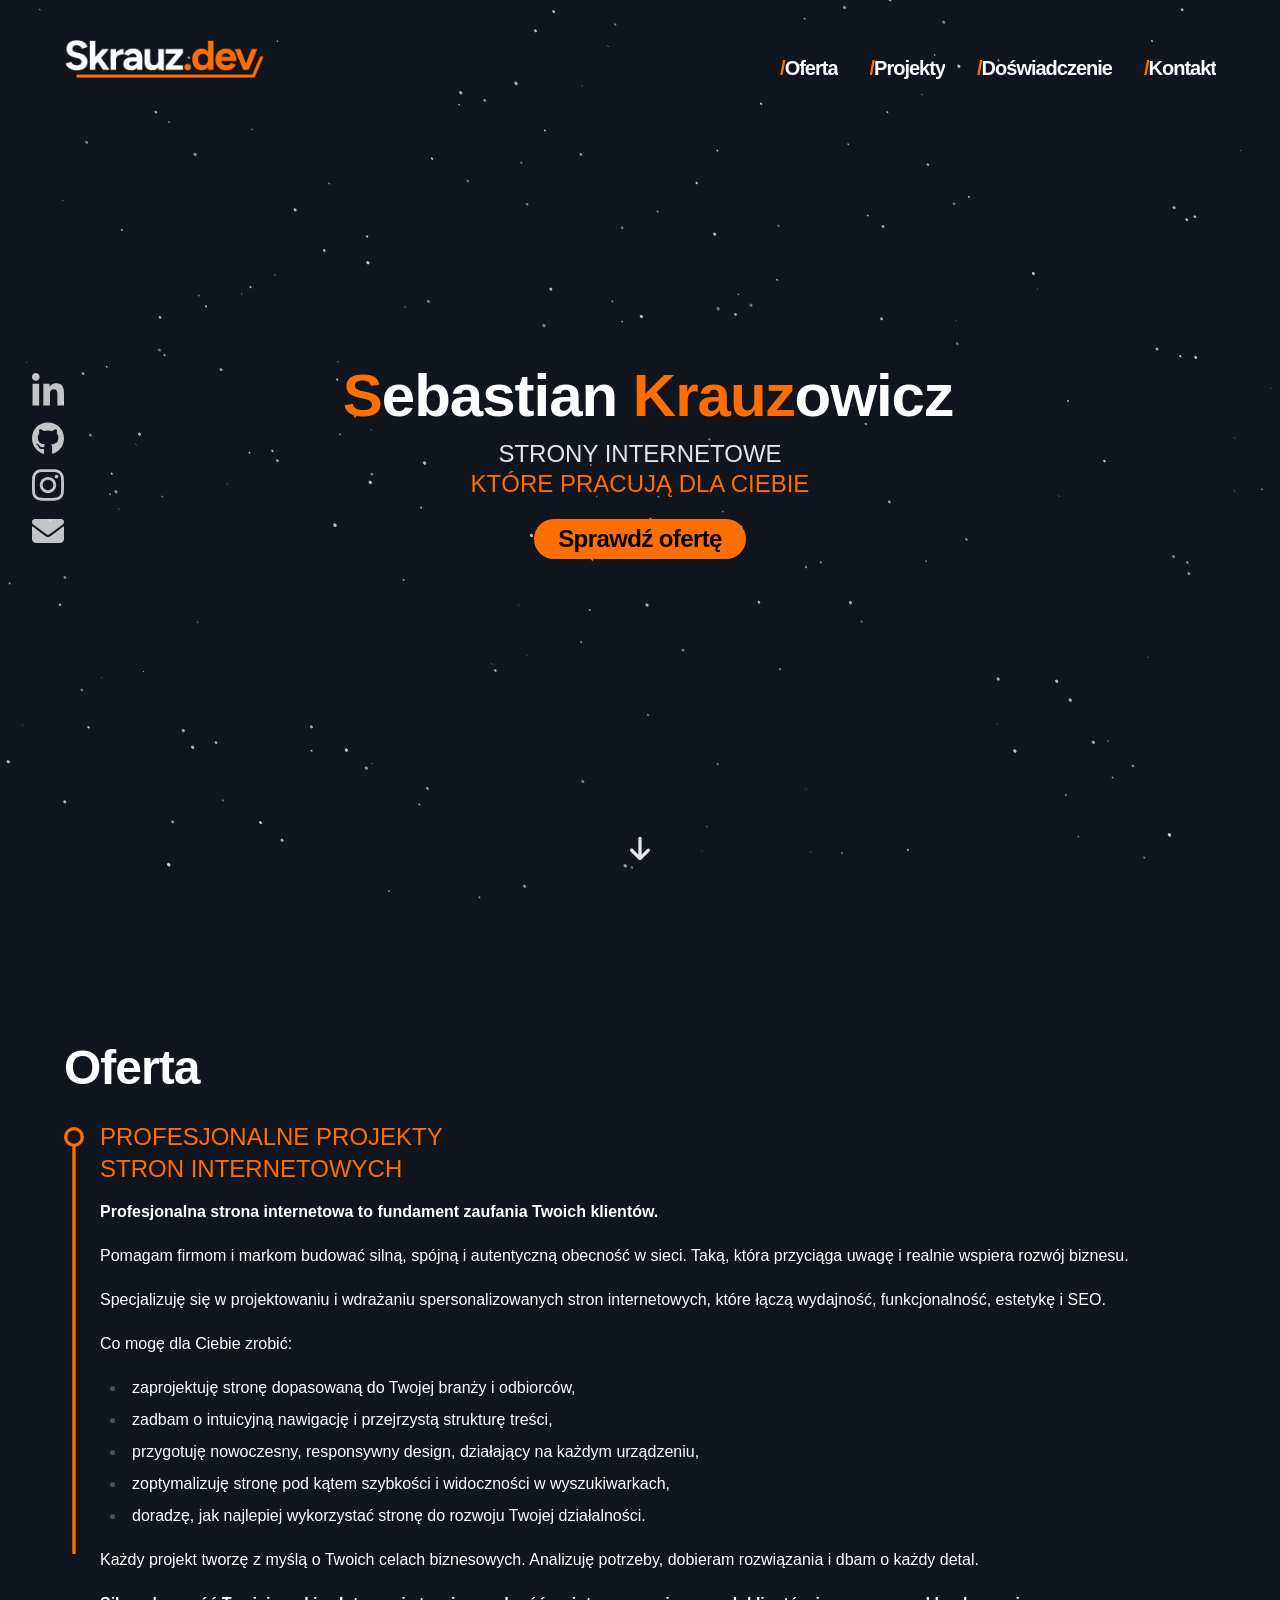
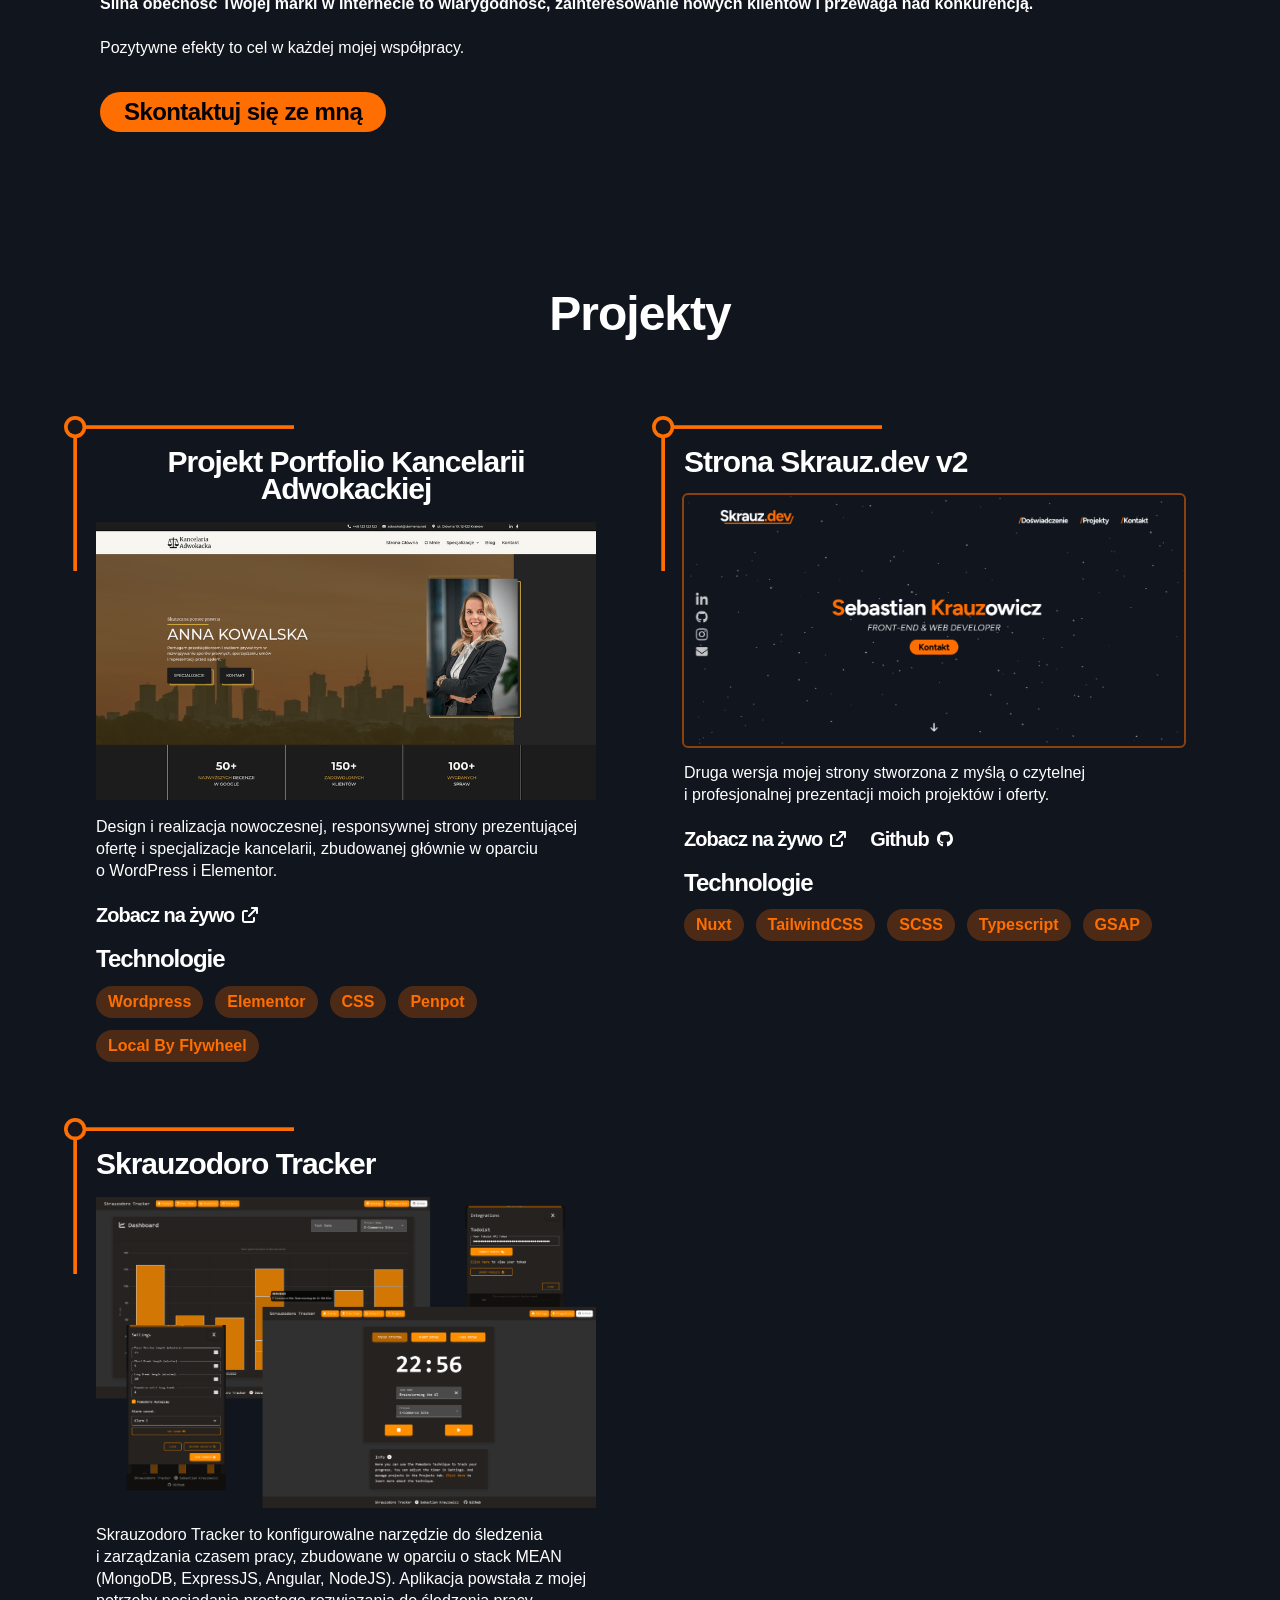
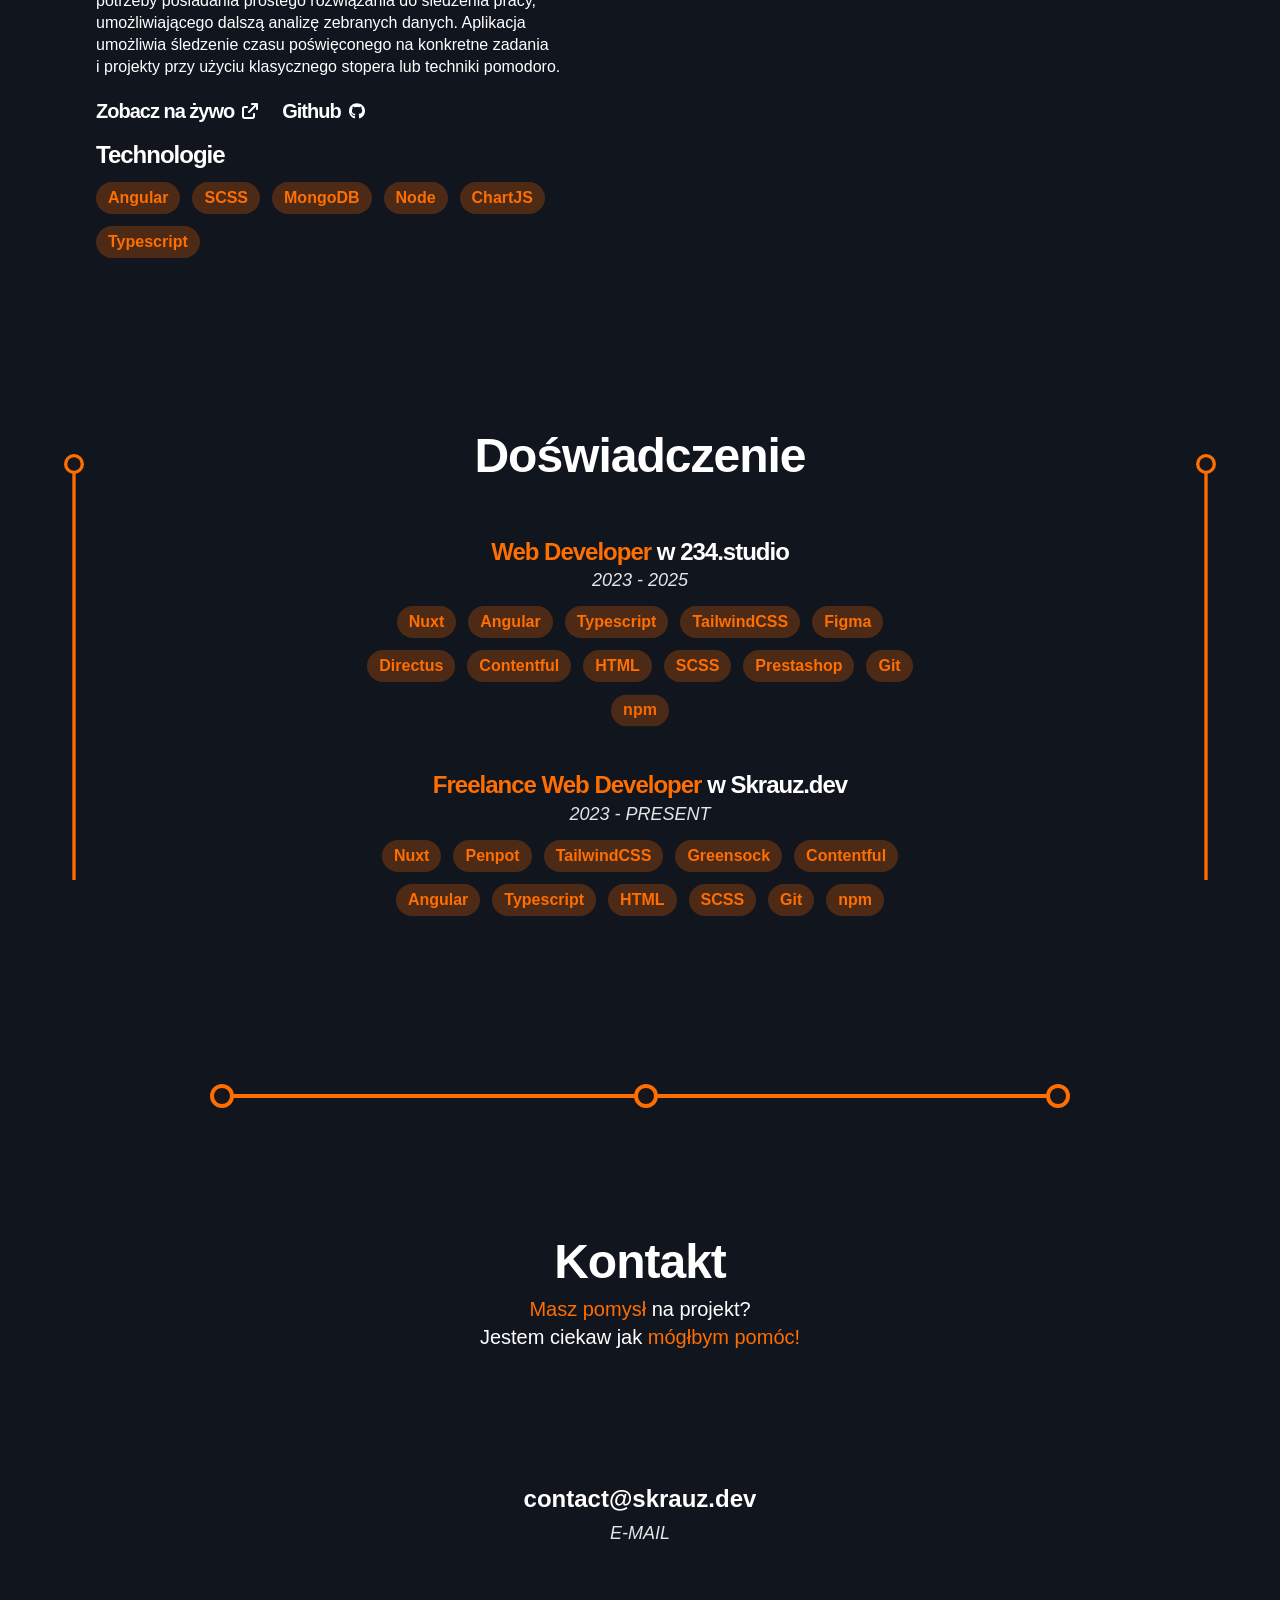
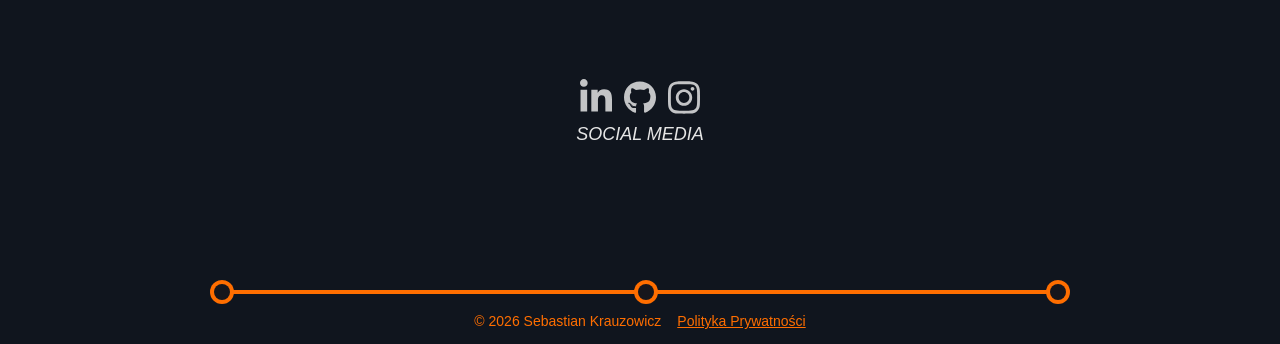
==== commit f67df3c7: "fix: mime types" ====
--- a/index.html
+++ b/index.html
@@ -1,6 +1,6 @@
 <!DOCTYPE html><html  lang="en"><head><meta charset="utf-8">
 <meta name="viewport" content="width=device-width, initial-scale=1">
-<style>@layer components;@font-face{font-display:swap;font-family:Figtree;font-style:normal;font-weight:300 900;src:url(/_nuxt/Figtree-VariableFont_wght.CuCnmeMh.ttf) format("truetype")}@font-face{font-display:swap;font-family:Figtree;font-style:italic;font-weight:300 900;src:url(/_nuxt/Figtree-Italic-VariableFont_wght.BKw5bOcC.ttf) format("truetype")}@layer properties{@supports ((-webkit-hyphens:none) and (not (margin-trim:inline))) or ((-moz-orient:inline) and (not (color:rgb(from red r g b)))){*,::backdrop,:after,:before{--tw-translate-x:0;--tw-translate-y:0;--tw-translate-z:0;--tw-rotate-x:initial;--tw-rotate-y:initial;--tw-rotate-z:initial;--tw-skew-x:initial;--tw-skew-y:initial;--tw-border-style:solid;--tw-leading:initial;--tw-font-weight:initial;--tw-tracking:initial;--tw-shadow:0 0 #0000;--tw-shadow-color:initial;--tw-shadow-alpha:100%;--tw-inset-shadow:0 0 #0000;--tw-inset-shadow-color:initial;--tw-inset-shadow-alpha:100%;--tw-ring-color:initial;--tw-ring-shadow:0 0 #0000;--tw-inset-ring-color:initial;--tw-inset-ring-shadow:0 0 #0000;--tw-ring-inset:initial;--tw-ring-offset-width:0px;--tw-ring-offset-color:#fff;--tw-ring-offset-shadow:0 0 #0000;--tw-outline-style:solid;--tw-duration:initial;--tw-ease:initial;--tw-scale-x:1;--tw-scale-y:1;--tw-scale-z:1}}}@layer theme{:host,:root{--font-sans:ui-sans-serif,system-ui,sans-serif,"Apple Color Emoji","Segoe UI Emoji","Segoe UI Symbol","Noto Color Emoji";--font-mono:ui-monospace,SFMono-Regular,Menlo,Monaco,Consolas,"Liberation Mono","Courier New",monospace;--color-black:#000;--color-white:#fff;--spacing:.25rem;--container-xl:36rem;--text-sm:.875rem;--text-sm--line-height:1.42857;--text-lg:1.125rem;--text-lg--line-height:1.55556;--text-xl:1.25rem;--text-xl--line-height:1.4;--text-2xl:1.5rem;--text-2xl--line-height:1.33333;--text-3xl:1.875rem;--text-3xl--line-height:1.2;--text-4xl:2.25rem;--text-4xl--line-height:1.11111;--text-5xl:3rem;--text-5xl--line-height:1;--text-6xl:3.75rem;--text-6xl--line-height:1;--font-weight-normal:400;--font-weight-medium:500;--font-weight-bold:700;--tracking-tighter:-.05em;--tracking-tight:-.025em;--leading-tight:1.25;--leading-snug:1.375;--leading-normal:1.5;--radius-sm:.25rem;--radius-2xl:1rem;--ease-in:cubic-bezier(.4,0,1,1);--ease-out:cubic-bezier(0,0,.2,1);--default-transition-duration:.15s;--default-transition-timing-function:cubic-bezier(.4,0,.2,1);--default-font-family:var(--font-sans);--default-mono-font-family:var(--font-mono);--color-theme-dark:#030209;--color-theme-dark-2:#10151e;--color-theme-accent:#ff6e00;--color-theme-accent-hover:#e65705;--color-theme-light:#e5e5e5;--font-figtree:"Figtree",sans-serif}}@layer base{*,::backdrop,:after,:before{border:0 solid;box-sizing:border-box;margin:0;padding:0}::file-selector-button{border:0 solid;box-sizing:border-box;margin:0;padding:0}:host,html{-webkit-text-size-adjust:100%;font-family:var(--default-font-family,ui-sans-serif,system-ui,sans-serif,"Apple Color Emoji","Segoe UI Emoji","Segoe UI Symbol","Noto Color Emoji");font-feature-settings:var(--default-font-feature-settings,normal);font-variation-settings:var(--default-font-variation-settings,normal);line-height:1.5;-moz-tab-size:4;-o-tab-size:4;tab-size:4;-webkit-tap-highlight-color:transparent}hr{border-top-width:1px;color:inherit;height:0}abbr:where([title]){-webkit-text-decoration:underline dotted;text-decoration:underline dotted}h1,h2,h3,h4,h5,h6{font-size:inherit;font-weight:inherit}a{color:inherit;-webkit-text-decoration:inherit;text-decoration:inherit}b,strong{font-weight:bolder}code,kbd,pre,samp{font-family:var(--default-mono-font-family,ui-monospace,SFMono-Regular,Menlo,Monaco,Consolas,"Liberation Mono","Courier New",monospace);font-feature-settings:var(--default-mono-font-feature-settings,normal);font-size:1em;font-variation-settings:var(--default-mono-font-variation-settings,normal)}small{font-size:80%}sub,sup{font-size:75%;line-height:0;position:relative;vertical-align:baseline}sub{bottom:-.25em}sup{top:-.5em}table{border-collapse:collapse;border-color:inherit;text-indent:0}:-moz-focusring{outline:auto}progress{vertical-align:baseline}summary{display:list-item}menu,ol,ul{list-style:none}audio,canvas,embed,iframe,img,object,svg,video{display:block;vertical-align:middle}img,video{height:auto;max-width:100%}button,input,optgroup,select,textarea{background-color:#0000;border-radius:0;color:inherit;font:inherit;font-feature-settings:inherit;font-variation-settings:inherit;letter-spacing:inherit;opacity:1}::file-selector-button{background-color:#0000;border-radius:0;color:inherit;font:inherit;font-feature-settings:inherit;font-variation-settings:inherit;letter-spacing:inherit;opacity:1}:where(select:is([multiple],[size])) optgroup{font-weight:bolder}:where(select:is([multiple],[size])) optgroup option{padding-inline-start:20px}::file-selector-button{margin-inline-end:4px}::-moz-placeholder{opacity:1}::placeholder{opacity:1}@supports (not (-webkit-appearance:-apple-pay-button)) or (contain-intrinsic-size:1px){::-moz-placeholder{color:currentColor}::placeholder{color:currentColor}@supports (color:color-mix(in lab,red,red)){::-moz-placeholder{color:color-mix(in oklab,currentcolor 50%,transparent)}::placeholder{color:color-mix(in oklab,currentcolor 50%,transparent)}}}textarea{resize:vertical}::-webkit-search-decoration{-webkit-appearance:none}::-webkit-date-and-time-value{min-height:1lh;text-align:inherit}::-webkit-datetime-edit{display:inline-flex}::-webkit-datetime-edit-fields-wrapper{padding:0}::-webkit-datetime-edit,::-webkit-datetime-edit-year-field{padding-block:0}::-webkit-datetime-edit-day-field,::-webkit-datetime-edit-month-field{padding-block:0}::-webkit-datetime-edit-hour-field,::-webkit-datetime-edit-minute-field{padding-block:0}::-webkit-datetime-edit-millisecond-field,::-webkit-datetime-edit-second-field{padding-block:0}::-webkit-datetime-edit-meridiem-field{padding-block:0}:-moz-ui-invalid{box-shadow:none}button,input:where([type=button],[type=reset],[type=submit]){-webkit-appearance:button;-moz-appearance:button;appearance:button}::file-selector-button{-webkit-appearance:button;-moz-appearance:button;appearance:button}::-webkit-inner-spin-button,::-webkit-outer-spin-button{height:auto}[hidden]:where(:not([hidden=until-found])){display:none!important}}@layer utilities{.invisible{visibility:hidden}.absolute{position:absolute}.fixed{position:fixed}.relative{position:relative}.inset-0{inset:calc(var(--spacing)*0)}.top-0{top:calc(var(--spacing)*0)}.right-6{right:calc(var(--spacing)*6)}.bottom-0{bottom:calc(var(--spacing)*0)}.bottom-10{bottom:calc(var(--spacing)*10)}.left-0{left:calc(var(--spacing)*0)}.left-8{left:calc(var(--spacing)*8)}.-z-10{z-index:-10}.z-10{z-index:10}.z-50{z-index:50}.z-\[45\]{z-index:45}.z-\[999\]{z-index:999}.col-span-2{grid-column:span 2/span 2}.mx-auto{margin-inline:auto}.prose{color:var(--tw-prose-body);max-width:65ch}.prose :where(p):not(:where([class~=not-prose],[class~=not-prose] *)){margin-bottom:1.25em;margin-top:1.25em}.prose :where([class~=lead]):not(:where([class~=not-prose],[class~=not-prose] *)){color:var(--tw-prose-lead);font-size:1.25em;line-height:1.6;margin-bottom:1.2em;margin-top:1.2em}.prose :where(a):not(:where([class~=not-prose],[class~=not-prose] *)){color:var(--tw-prose-links);font-weight:500;text-decoration:underline}.prose :where(strong):not(:where([class~=not-prose],[class~=not-prose] *)){color:var(--tw-prose-bold);font-weight:600}.prose :where(a strong):not(:where([class~=not-prose],[class~=not-prose] *)),.prose :where(blockquote strong):not(:where([class~=not-prose],[class~=not-prose] *)),.prose :where(thead th strong):not(:where([class~=not-prose],[class~=not-prose] *)){color:inherit}.prose :where(ol):not(:where([class~=not-prose],[class~=not-prose] *)){list-style-type:decimal;margin-bottom:1.25em;margin-top:1.25em;padding-inline-start:1.625em}.prose :where(ol[type=A]):not(:where([class~=not-prose],[class~=not-prose] *)){list-style-type:upper-alpha}.prose :where(ol[type=a]):not(:where([class~=not-prose],[class~=not-prose] *)){list-style-type:lower-alpha}.prose :where(ol[type=A s]):not(:where([class~=not-prose],[class~=not-prose] *)){list-style-type:upper-alpha}.prose :where(ol[type=a s]):not(:where([class~=not-prose],[class~=not-prose] *)){list-style-type:lower-alpha}.prose :where(ol[type=I]):not(:where([class~=not-prose],[class~=not-prose] *)){list-style-type:upper-roman}.prose :where(ol[type=i]):not(:where([class~=not-prose],[class~=not-prose] *)){list-style-type:lower-roman}.prose :where(ol[type=I s]):not(:where([class~=not-prose],[class~=not-prose] *)){list-style-type:upper-roman}.prose :where(ol[type=i s]):not(:where([class~=not-prose],[class~=not-prose] *)){list-style-type:lower-roman}.prose :where(ol[type="1"]):not(:where([class~=not-prose],[class~=not-prose] *)){list-style-type:decimal}.prose :where(ul):not(:where([class~=not-prose],[class~=not-prose] *)){list-style-type:disc;margin-bottom:1.25em;margin-top:1.25em;padding-inline-start:1.625em}.prose :where(ol>li):not(:where([class~=not-prose],[class~=not-prose] *))::marker{color:var(--tw-prose-counters);font-weight:400}.prose :where(ul>li):not(:where([class~=not-prose],[class~=not-prose] *))::marker{color:var(--tw-prose-bullets)}.prose :where(dt):not(:where([class~=not-prose],[class~=not-prose] *)){color:var(--tw-prose-headings);font-weight:600;margin-top:1.25em}.prose :where(hr):not(:where([class~=not-prose],[class~=not-prose] *)){border-color:var(--tw-prose-hr);border-top-width:1px;margin-bottom:3em;margin-top:3em}.prose :where(blockquote):not(:where([class~=not-prose],[class~=not-prose] *)){border-inline-start-color:var(--tw-prose-quote-borders);border-inline-start-width:.25rem;color:var(--tw-prose-quotes);font-style:italic;font-weight:500;margin-bottom:1.6em;margin-top:1.6em;padding-inline-start:1em;quotes:"“""”""‘""’"}.prose :where(blockquote p:first-of-type):not(:where([class~=not-prose],[class~=not-prose] *)):before{content:open-quote}.prose :where(blockquote p:last-of-type):not(:where([class~=not-prose],[class~=not-prose] *)):after{content:close-quote}.prose :where(h1):not(:where([class~=not-prose],[class~=not-prose] *)){color:var(--tw-prose-headings);font-size:2.25em;font-weight:800;line-height:1.11111;margin-bottom:.888889em;margin-top:0}.prose :where(h1 strong):not(:where([class~=not-prose],[class~=not-prose] *)){color:inherit;font-weight:900}.prose :where(h2):not(:where([class~=not-prose],[class~=not-prose] *)){color:var(--tw-prose-headings);font-size:1.5em;font-weight:700;line-height:1.33333;margin-bottom:1em;margin-top:2em}.prose :where(h2 strong):not(:where([class~=not-prose],[class~=not-prose] *)){color:inherit;font-weight:800}.prose :where(h3):not(:where([class~=not-prose],[class~=not-prose] *)){color:var(--tw-prose-headings);font-size:1.25em;font-weight:600;line-height:1.6;margin-bottom:.6em;margin-top:1.6em}.prose :where(h3 strong):not(:where([class~=not-prose],[class~=not-prose] *)){color:inherit;font-weight:700}.prose :where(h4):not(:where([class~=not-prose],[class~=not-prose] *)){color:var(--tw-prose-headings);font-weight:600;line-height:1.5;margin-bottom:.5em;margin-top:1.5em}.prose :where(h4 strong):not(:where([class~=not-prose],[class~=not-prose] *)){color:inherit;font-weight:700}.prose :where(img):not(:where([class~=not-prose],[class~=not-prose] *)){margin-bottom:2em;margin-top:2em}.prose :where(picture):not(:where([class~=not-prose],[class~=not-prose] *)){display:block;margin-bottom:2em;margin-top:2em}.prose :where(video):not(:where([class~=not-prose],[class~=not-prose] *)){margin-bottom:2em;margin-top:2em}.prose :where(kbd):not(:where([class~=not-prose],[class~=not-prose] *)){border-radius:.3125rem;box-shadow:0 0 0 1px rgb(var(--tw-prose-kbd-shadows)/10%),0 3px rgb(var(--tw-prose-kbd-shadows)/10%);color:var(--tw-prose-kbd);font-family:inherit;font-size:.875em;font-weight:500;padding-inline-end:.375em;padding-bottom:.1875em;padding-top:.1875em;padding-inline-start:.375em}.prose :where(code):not(:where([class~=not-prose],[class~=not-prose] *)){color:var(--tw-prose-code);font-size:.875em;font-weight:600}.prose :where(code):not(:where([class~=not-prose],[class~=not-prose] *)):after,.prose :where(code):not(:where([class~=not-prose],[class~=not-prose] *)):before{content:"`"}.prose :where(a code):not(:where([class~=not-prose],[class~=not-prose] *)),.prose :where(h1 code):not(:where([class~=not-prose],[class~=not-prose] *)){color:inherit}.prose :where(h2 code):not(:where([class~=not-prose],[class~=not-prose] *)){color:inherit;font-size:.875em}.prose :where(h3 code):not(:where([class~=not-prose],[class~=not-prose] *)){color:inherit;font-size:.9em}.prose :where(blockquote code):not(:where([class~=not-prose],[class~=not-prose] *)),.prose :where(h4 code):not(:where([class~=not-prose],[class~=not-prose] *)),.prose :where(thead th code):not(:where([class~=not-prose],[class~=not-prose] *)){color:inherit}.prose :where(pre):not(:where([class~=not-prose],[class~=not-prose] *)){background-color:var(--tw-prose-pre-bg);border-radius:.375rem;color:var(--tw-prose-pre-code);font-size:.875em;font-weight:400;line-height:1.71429;margin-bottom:1.71429em;margin-top:1.71429em;overflow-x:auto;padding-inline-end:1.14286em;padding-bottom:.857143em;padding-top:.857143em;padding-inline-start:1.14286em}.prose :where(pre code):not(:where([class~=not-prose],[class~=not-prose] *)){background-color:#0000;border-radius:0;border-width:0;color:inherit;font-family:inherit;font-size:inherit;font-weight:inherit;line-height:inherit;padding:0}.prose :where(pre code):not(:where([class~=not-prose],[class~=not-prose] *)):after,.prose :where(pre code):not(:where([class~=not-prose],[class~=not-prose] *)):before{content:none}.prose :where(table):not(:where([class~=not-prose],[class~=not-prose] *)){font-size:.875em;line-height:1.71429;margin-bottom:2em;margin-top:2em;table-layout:auto;width:100%}.prose :where(thead):not(:where([class~=not-prose],[class~=not-prose] *)){border-bottom-color:var(--tw-prose-th-borders);border-bottom-width:1px}.prose :where(thead th):not(:where([class~=not-prose],[class~=not-prose] *)){color:var(--tw-prose-headings);font-weight:600;padding-inline-end:.571429em;padding-bottom:.571429em;padding-inline-start:.571429em;vertical-align:bottom}.prose :where(tbody tr):not(:where([class~=not-prose],[class~=not-prose] *)){border-bottom-color:var(--tw-prose-td-borders);border-bottom-width:1px}.prose :where(tbody tr:last-child):not(:where([class~=not-prose],[class~=not-prose] *)){border-bottom-width:0}.prose :where(tbody td):not(:where([class~=not-prose],[class~=not-prose] *)){vertical-align:baseline}.prose :where(tfoot):not(:where([class~=not-prose],[class~=not-prose] *)){border-top-color:var(--tw-prose-th-borders);border-top-width:1px}.prose :where(tfoot td):not(:where([class~=not-prose],[class~=not-prose] *)){vertical-align:top}.prose :where(th,td):not(:where([class~=not-prose],[class~=not-prose] *)){text-align:start}.prose :where(figure>*):not(:where([class~=not-prose],[class~=not-prose] *)){margin-bottom:0;margin-top:0}.prose :where(figcaption):not(:where([class~=not-prose],[class~=not-prose] *)){color:var(--tw-prose-captions);font-size:.875em;line-height:1.42857;margin-top:.857143em}.prose{--tw-prose-body:oklch(37.3% .034 259.733);--tw-prose-headings:oklch(21% .034 264.665);--tw-prose-lead:oklch(44.6% .03 256.802);--tw-prose-links:oklch(21% .034 264.665);--tw-prose-bold:oklch(21% .034 264.665);--tw-prose-counters:oklch(55.1% .027 264.364);--tw-prose-bullets:oklch(87.2% .01 258.338);--tw-prose-hr:oklch(92.8% .006 264.531);--tw-prose-quotes:oklch(21% .034 264.665);--tw-prose-quote-borders:oklch(92.8% .006 264.531);--tw-prose-captions:oklch(55.1% .027 264.364);--tw-prose-kbd:oklch(21% .034 264.665);--tw-prose-kbd-shadows:NaN NaN NaN;--tw-prose-code:oklch(21% .034 264.665);--tw-prose-pre-code:oklch(92.8% .006 264.531);--tw-prose-pre-bg:oklch(27.8% .033 256.848);--tw-prose-th-borders:oklch(87.2% .01 258.338);--tw-prose-td-borders:oklch(92.8% .006 264.531);--tw-prose-invert-body:oklch(87.2% .01 258.338);--tw-prose-invert-headings:#fff;--tw-prose-invert-lead:oklch(70.7% .022 261.325);--tw-prose-invert-links:#fff;--tw-prose-invert-bold:#fff;--tw-prose-invert-counters:oklch(70.7% .022 261.325);--tw-prose-invert-bullets:oklch(44.6% .03 256.802);--tw-prose-invert-hr:oklch(37.3% .034 259.733);--tw-prose-invert-quotes:oklch(96.7% .003 264.542);--tw-prose-invert-quote-borders:oklch(37.3% .034 259.733);--tw-prose-invert-captions:oklch(70.7% .022 261.325);--tw-prose-invert-kbd:#fff;--tw-prose-invert-kbd-shadows:255 255 255;--tw-prose-invert-code:#fff;--tw-prose-invert-pre-code:oklch(87.2% .01 258.338);--tw-prose-invert-pre-bg:#00000080;--tw-prose-invert-th-borders:oklch(44.6% .03 256.802);--tw-prose-invert-td-borders:oklch(37.3% .034 259.733);font-size:1rem;line-height:1.75}.prose :where(picture>img):not(:where([class~=not-prose],[class~=not-prose] *)){margin-bottom:0;margin-top:0}.prose :where(li):not(:where([class~=not-prose],[class~=not-prose] *)){margin-bottom:.5em;margin-top:.5em}.prose :where(ol>li):not(:where([class~=not-prose],[class~=not-prose] *)),.prose :where(ul>li):not(:where([class~=not-prose],[class~=not-prose] *)){padding-inline-start:.375em}.prose :where(.prose>ul>li p):not(:where([class~=not-prose],[class~=not-prose] *)){margin-bottom:.75em;margin-top:.75em}.prose :where(.prose>ul>li>p:first-child):not(:where([class~=not-prose],[class~=not-prose] *)){margin-top:1.25em}.prose :where(.prose>ul>li>p:last-child):not(:where([class~=not-prose],[class~=not-prose] *)){margin-bottom:1.25em}.prose :where(.prose>ol>li>p:first-child):not(:where([class~=not-prose],[class~=not-prose] *)){margin-top:1.25em}.prose :where(.prose>ol>li>p:last-child):not(:where([class~=not-prose],[class~=not-prose] *)){margin-bottom:1.25em}.prose :where(ul ul,ul ol,ol ul,ol ol):not(:where([class~=not-prose],[class~=not-prose] *)){margin-bottom:.75em;margin-top:.75em}.prose :where(dl):not(:where([class~=not-prose],[class~=not-prose] *)){margin-bottom:1.25em;margin-top:1.25em}.prose :where(dd):not(:where([class~=not-prose],[class~=not-prose] *)){margin-top:.5em;padding-inline-start:1.625em}.prose :where(h2+*):not(:where([class~=not-prose],[class~=not-prose] *)),.prose :where(h3+*):not(:where([class~=not-prose],[class~=not-prose] *)),.prose :where(h4+*):not(:where([class~=not-prose],[class~=not-prose] *)),.prose :where(hr+*):not(:where([class~=not-prose],[class~=not-prose] *)){margin-top:0}.prose :where(thead th:first-child):not(:where([class~=not-prose],[class~=not-prose] *)){padding-inline-start:0}.prose :where(thead th:last-child):not(:where([class~=not-prose],[class~=not-prose] *)){padding-inline-end:0}.prose :where(tbody td,tfoot td):not(:where([class~=not-prose],[class~=not-prose] *)){padding-inline-end:.571429em;padding-bottom:.571429em;padding-top:.571429em;padding-inline-start:.571429em}.prose :where(tbody td:first-child,tfoot td:first-child):not(:where([class~=not-prose],[class~=not-prose] *)){padding-inline-start:0}.prose :where(tbody td:last-child,tfoot td:last-child):not(:where([class~=not-prose],[class~=not-prose] *)){padding-inline-end:0}.prose :where(figure):not(:where([class~=not-prose],[class~=not-prose] *)){margin-bottom:2em;margin-top:2em}.prose :where(.prose>:first-child):not(:where([class~=not-prose],[class~=not-prose] *)){margin-top:0}.prose :where(.prose>:last-child):not(:where([class~=not-prose],[class~=not-prose] *)){margin-bottom:0}.mt-1{margin-top:calc(var(--spacing)*1)}.mt-1\.5{margin-top:calc(var(--spacing)*1.5)}.mt-2{margin-top:calc(var(--spacing)*2)}.mt-3{margin-top:calc(var(--spacing)*3)}.mt-4{margin-top:calc(var(--spacing)*4)}.mt-5{margin-top:calc(var(--spacing)*5)}.mt-6{margin-top:calc(var(--spacing)*6)}.mt-8{margin-top:calc(var(--spacing)*8)}.mt-12{margin-top:calc(var(--spacing)*12)}.mt-16{margin-top:calc(var(--spacing)*16)}.mt-20{margin-top:calc(var(--spacing)*20)}.mb-2{margin-bottom:calc(var(--spacing)*2)}.ml-1{margin-left:calc(var(--spacing)*1)}.ml-2{margin-left:calc(var(--spacing)*2)}.block{display:block}.flex{display:flex}.grid{display:grid}.hidden{display:none}.size-12{height:calc(var(--spacing)*12);width:calc(var(--spacing)*12)}.size-16{height:calc(var(--spacing)*16);width:calc(var(--spacing)*16)}.size-full{height:100%;width:100%}.h-6{height:calc(var(--spacing)*6)}.h-8{height:calc(var(--spacing)*8)}.h-\[100dvh\]{height:100dvh}.h-\[100vh\]{height:100vh}.h-\[calc\(100dvh-96px\)\]{height:calc(100dvh - 96px)}.h-full{height:100%}.h-max{height:-moz-max-content;height:max-content}.min-h-\[400px\]{min-height:400px}.w-4{width:calc(var(--spacing)*4)}.w-5{width:calc(var(--spacing)*5)}.w-6{width:calc(var(--spacing)*6)}.w-8{width:calc(var(--spacing)*8)}.w-\[75\%\]{width:75%}.w-\[100vw\]{width:100vw}.w-\[180px\]{width:180px}.w-\[250px\]{width:250px}.w-full{width:100%}.max-w-max{max-width:-moz-max-content;max-width:max-content}.max-w-none{max-width:none}.max-w-xl{max-width:var(--container-xl)}.shrink-0{flex-shrink:0}.-translate-x-36{--tw-translate-x:calc(var(--spacing)*-36)}.-translate-x-36,.translate-x-0{translate:var(--tw-translate-x)var(--tw-translate-y)}.translate-x-0{--tw-translate-x:calc(var(--spacing)*0)}.transform{transform:var(--tw-rotate-x,)var(--tw-rotate-y,)var(--tw-rotate-z,)var(--tw-skew-x,)var(--tw-skew-y,)}.cursor-default{cursor:default}.cursor-pointer{cursor:pointer}.grid-cols-1{grid-template-columns:repeat(1,minmax(0,1fr))}.grid-cols-2{grid-template-columns:repeat(2,minmax(0,1fr))}.flex-col{flex-direction:column}.flex-wrap{flex-wrap:wrap}.flex-wrap-reverse{flex-wrap:wrap-reverse}.items-center{align-items:center}.justify-between{justify-content:space-between}.justify-center{justify-content:center}.justify-evenly{justify-content:space-evenly}.gap-2{gap:calc(var(--spacing)*2)}.gap-2\.5{gap:calc(var(--spacing)*2.5)}.gap-3{gap:calc(var(--spacing)*3)}.gap-4{gap:calc(var(--spacing)*4)}.gap-6{gap:calc(var(--spacing)*6)}.gap-12{gap:calc(var(--spacing)*12)}.gap-y-2{row-gap:calc(var(--spacing)*2)}.rounded-2xl{border-radius:var(--radius-2xl)}.rounded-full{border-radius:3.40282e+38px}.rounded-sm{border-radius:var(--radius-sm)}.border{border-style:var(--tw-border-style);border-width:1px}.bg-black\/50{background-color:#00000080}@supports (color:color-mix(in lab,red,red)){.bg-black\/50{background-color:color-mix(in oklab,var(--color-black)50%,transparent)}}.bg-theme-accent{background-color:var(--color-theme-accent)}.bg-theme-accent\/25{background-color:#ff6e0040}@supports (color:color-mix(in lab,red,red)){.bg-theme-accent\/25{background-color:color-mix(in oklab,var(--color-theme-accent)25%,transparent)}}.bg-theme-dark-2{background-color:var(--color-theme-dark-2)}.bg-white{background-color:var(--color-white)}.p-2{padding:calc(var(--spacing)*2)}.p-3{padding:calc(var(--spacing)*3)}.p-4{padding:calc(var(--spacing)*4)}.p-7{padding:calc(var(--spacing)*7)}.px-3{padding-inline:calc(var(--spacing)*3)}.px-6{padding-inline:calc(var(--spacing)*6)}.py-1{padding-block:calc(var(--spacing)*1)}.py-1\.5{padding-block:calc(var(--spacing)*1.5)}.py-3{padding-block:calc(var(--spacing)*3)}.py-6{padding-block:calc(var(--spacing)*6)}.py-10{padding-block:calc(var(--spacing)*10)}.pt-1\.5{padding-top:calc(var(--spacing)*1.5)}.pt-8{padding-top:calc(var(--spacing)*8)}.pt-12{padding-top:calc(var(--spacing)*12)}.pb-8{padding-bottom:calc(var(--spacing)*8)}.pb-20{padding-bottom:calc(var(--spacing)*20)}.pb-32{padding-bottom:calc(var(--spacing)*32)}.text-center{text-align:center}.text-2xl{font-size:var(--text-2xl);line-height:var(--tw-leading,var(--text-2xl--line-height))}.text-3xl{font-size:var(--text-3xl);line-height:var(--tw-leading,var(--text-3xl--line-height))}.text-4xl{font-size:var(--text-4xl);line-height:var(--tw-leading,var(--text-4xl--line-height))}.text-6xl{font-size:var(--text-6xl);line-height:var(--tw-leading,var(--text-6xl--line-height))}.text-lg{font-size:var(--text-lg);line-height:var(--tw-leading,var(--text-lg--line-height))}.text-sm{font-size:var(--text-sm);line-height:var(--tw-leading,var(--text-sm--line-height))}.text-xl{font-size:var(--text-xl);line-height:var(--tw-leading,var(--text-xl--line-height))}.leading-\[0\.9\]{--tw-leading:.9;line-height:.9}.leading-\[1\.2\]{--tw-leading:1.2;line-height:1.2}.leading-normal{--tw-leading:var(--leading-normal);line-height:var(--leading-normal)}.leading-snug{--tw-leading:var(--leading-snug);line-height:var(--leading-snug)}.leading-tight{--tw-leading:var(--leading-tight);line-height:var(--leading-tight)}.font-bold{--tw-font-weight:var(--font-weight-bold);font-weight:var(--font-weight-bold)}.font-medium{--tw-font-weight:var(--font-weight-medium);font-weight:var(--font-weight-medium)}.font-normal{--tw-font-weight:var(--font-weight-normal);font-weight:var(--font-weight-normal)}.tracking-\[-1px\]{--tw-tracking:-1px;letter-spacing:-1px}.tracking-tight{--tw-tracking:var(--tracking-tight);letter-spacing:var(--tracking-tight)}.tracking-tighter{--tw-tracking:var(--tracking-tighter);letter-spacing:var(--tracking-tighter)}.text-theme-accent{color:var(--color-theme-accent)}.text-theme-dark{color:var(--color-theme-dark)}.text-theme-light{color:var(--color-theme-light)}.text-white{color:var(--color-white)}.uppercase{text-transform:uppercase}.italic{font-style:italic}.underline{text-decoration-line:underline}.opacity-0{opacity:0}.opacity-75{opacity:.75}.opacity-80{opacity:.8}.opacity-100{opacity:1}.shadow-lg{--tw-shadow:0 10px 15px -3px var(--tw-shadow-color,#0000001a),0 4px 6px -4px var(--tw-shadow-color,#0000001a);box-shadow:var(--tw-inset-shadow),var(--tw-inset-ring-shadow),var(--tw-ring-offset-shadow),var(--tw-ring-shadow),var(--tw-shadow)}.outline-2{outline-style:var(--tw-outline-style);outline-width:2px}.outline-theme-accent\/50{outline-color:#ff6e0080}@supports (color:color-mix(in lab,red,red)){.outline-theme-accent\/50{outline-color:color-mix(in oklab,var(--color-theme-accent)50%,transparent)}}.transition{transition-duration:var(--tw-duration,var(--default-transition-duration));transition-property:color,background-color,border-color,outline-color,text-decoration-color,fill,stroke,--tw-gradient-from,--tw-gradient-via,--tw-gradient-to,opacity,box-shadow,transform,translate,scale,rotate,filter,backdrop-filter,display,visibility,content-visibility,overlay,pointer-events;transition-timing-function:var(--tw-ease,var(--default-transition-timing-function))}.transition-all{transition-duration:var(--tw-duration,var(--default-transition-duration));transition-property:all;transition-timing-function:var(--tw-ease,var(--default-transition-timing-function))}.transition-colors{transition-duration:var(--tw-duration,var(--default-transition-duration));transition-property:color,background-color,border-color,outline-color,text-decoration-color,fill,stroke,--tw-gradient-from,--tw-gradient-via,--tw-gradient-to;transition-timing-function:var(--tw-ease,var(--default-transition-timing-function))}.transition-opacity{transition-duration:var(--tw-duration,var(--default-transition-duration));transition-property:opacity;transition-timing-function:var(--tw-ease,var(--default-transition-timing-function))}.transition-transform{transition-duration:var(--tw-duration,var(--default-transition-duration));transition-property:transform,translate,scale,rotate;transition-timing-function:var(--tw-ease,var(--default-transition-timing-function))}.duration-150{--tw-duration:.15s;transition-duration:.15s}.ease-in{--tw-ease:var(--ease-in);transition-timing-function:var(--ease-in)}.ease-out{--tw-ease:var(--ease-out);transition-timing-function:var(--ease-out)}.prose-invert{--tw-prose-body:var(--tw-prose-invert-body);--tw-prose-headings:var(--tw-prose-invert-headings);--tw-prose-lead:var(--tw-prose-invert-lead);--tw-prose-links:var(--tw-prose-invert-links);--tw-prose-bold:var(--tw-prose-invert-bold);--tw-prose-counters:var(--tw-prose-invert-counters);--tw-prose-bullets:var(--tw-prose-invert-bullets);--tw-prose-hr:var(--tw-prose-invert-hr);--tw-prose-quotes:var(--tw-prose-invert-quotes);--tw-prose-quote-borders:var(--tw-prose-invert-quote-borders);--tw-prose-captions:var(--tw-prose-invert-captions);--tw-prose-kbd:var(--tw-prose-invert-kbd);--tw-prose-kbd-shadows:var(--tw-prose-invert-kbd-shadows);--tw-prose-code:var(--tw-prose-invert-code);--tw-prose-pre-code:var(--tw-prose-invert-pre-code);--tw-prose-pre-bg:var(--tw-prose-invert-pre-bg);--tw-prose-th-borders:var(--tw-prose-invert-th-borders);--tw-prose-td-borders:var(--tw-prose-invert-td-borders)}@media(hover:hover){.group-hover\:opacity-5:is(:where(.group):hover *){opacity:.05}.hover\:scale-110:hover{--tw-scale-x:110%;--tw-scale-y:110%;--tw-scale-z:110%;scale:var(--tw-scale-x)var(--tw-scale-y)}.hover\:scale-120:hover{--tw-scale-x:120%;--tw-scale-y:120%;--tw-scale-z:120%;scale:var(--tw-scale-x)var(--tw-scale-y)}.hover\:-rotate-6:hover{rotate:-6deg}.hover\:bg-theme-accent-hover:hover{background-color:var(--color-theme-accent-hover)}.hover\:text-theme-light:hover{color:var(--color-theme-light)}.hover\:opacity-100:hover{opacity:1}}@media(min-width:40rem){.sm\:block{display:block}}@media(min-width:48rem){.md\:right-8{right:calc(var(--spacing)*8)}.md\:bottom-6{bottom:calc(var(--spacing)*6)}.md\:mx-auto{margin-inline:auto}.md\:mt-4{margin-top:calc(var(--spacing)*4)}.md\:mt-5{margin-top:calc(var(--spacing)*5)}.md\:mt-8{margin-top:calc(var(--spacing)*8)}.md\:mt-12{margin-top:calc(var(--spacing)*12)}.md\:mt-16{margin-top:calc(var(--spacing)*16)}.md\:mt-32{margin-top:calc(var(--spacing)*32)}.md\:mb-1{margin-bottom:calc(var(--spacing)*1)}.md\:mb-6{margin-bottom:calc(var(--spacing)*6)}.md\:ml-0{margin-left:calc(var(--spacing)*0)}.md\:block{display:block}.md\:flex{display:flex}.md\:hidden{display:none}.md\:h-\[calc\(100dvh-120px\)\]{height:calc(100dvh - 120px)}.md\:w-\[230px\]{width:230px}.md\:w-max{width:-moz-max-content;width:max-content}.md\:items-center{align-items:center}.md\:items-end{align-items:flex-end}.md\:justify-center{justify-content:center}.md\:gap-12{gap:calc(var(--spacing)*12)}.md\:p-8{padding:calc(var(--spacing)*8)}.md\:py-10{padding-block:calc(var(--spacing)*10)}.md\:py-12{padding-block:calc(var(--spacing)*12)}.md\:pt-20{padding-top:calc(var(--spacing)*20)}.md\:pb-24{padding-bottom:calc(var(--spacing)*24)}.md\:text-center{text-align:center}.md\:text-2xl{font-size:var(--text-2xl);line-height:var(--tw-leading,var(--text-2xl--line-height))}.md\:text-3xl{font-size:var(--text-3xl);line-height:var(--tw-leading,var(--text-3xl--line-height))}.md\:text-5xl{font-size:var(--text-5xl);line-height:var(--tw-leading,var(--text-5xl--line-height))}.md\:opacity-75{opacity:.75}}@media(min-width:64rem){.lg\:mx-0{margin-inline:calc(var(--spacing)*0)}.lg\:w-\[200px\]{width:200px}.lg\:grid-cols-2{grid-template-columns:repeat(2,minmax(0,1fr))}.lg\:gap-8{gap:calc(var(--spacing)*8)}}@media(min-width:80rem){.xl\:mt-16{margin-top:calc(var(--spacing)*16)}.xl\:mt-20{margin-top:calc(var(--spacing)*20)}}.common-container{width:100%}@media(min-width:40rem){.common-container{max-width:40rem}}@media(min-width:48rem){.common-container{max-width:48rem}}@media(min-width:64rem){.common-container{max-width:64rem}}@media(min-width:80rem){.common-container{max-width:80rem}}@media(min-width:96rem){.common-container{max-width:96rem}}.common-container{margin-inline:auto;padding-inline:calc(var(--spacing)*6)}@media(min-width:48rem){.common-container{padding-inline:calc(var(--spacing)*8)}}@media(min-width:64rem){.common-container{padding-inline:calc(var(--spacing)*12)}}@media(min-width:80rem){.common-container{padding-inline:calc(var(--spacing)*16)}}@media(min-width:96rem){.common-container{padding-inline:calc(var(--spacing)*24)}}}html{scroll-behavior:smooth}body{background-color:var(--color-theme-dark-2);color:var(--color-white);font-family:var(--font-figtree)}@property --tw-translate-x{syntax:"*";inherits:false;initial-value:0}@property --tw-translate-y{syntax:"*";inherits:false;initial-value:0}@property --tw-translate-z{syntax:"*";inherits:false;initial-value:0}@property --tw-rotate-x{syntax:"*";inherits:false}@property --tw-rotate-y{syntax:"*";inherits:false}@property --tw-rotate-z{syntax:"*";inherits:false}@property --tw-skew-x{syntax:"*";inherits:false}@property --tw-skew-y{syntax:"*";inherits:false}@property --tw-border-style{syntax:"*";inherits:false;initial-value:solid}@property --tw-leading{syntax:"*";inherits:false}@property --tw-font-weight{syntax:"*";inherits:false}@property --tw-tracking{syntax:"*";inherits:false}@property --tw-shadow{syntax:"*";inherits:false;initial-value:0 0 #0000}@property --tw-shadow-color{syntax:"*";inherits:false}@property --tw-shadow-alpha{syntax:"<percentage>";inherits:false;initial-value:100%}@property --tw-inset-shadow{syntax:"*";inherits:false;initial-value:0 0 #0000}@property --tw-inset-shadow-color{syntax:"*";inherits:false}@property --tw-inset-shadow-alpha{syntax:"<percentage>";inherits:false;initial-value:100%}@property --tw-ring-color{syntax:"*";inherits:false}@property --tw-ring-shadow{syntax:"*";inherits:false;initial-value:0 0 #0000}@property --tw-inset-ring-color{syntax:"*";inherits:false}@property --tw-inset-ring-shadow{syntax:"*";inherits:false;initial-value:0 0 #0000}@property --tw-ring-inset{syntax:"*";inherits:false}@property --tw-ring-offset-width{syntax:"<length>";inherits:false;initial-value:0}@property --tw-ring-offset-color{syntax:"*";inherits:false;initial-value:#fff}@property --tw-ring-offset-shadow{syntax:"*";inherits:false;initial-value:0 0 #0000}@property --tw-outline-style{syntax:"*";inherits:false;initial-value:solid}@property --tw-duration{syntax:"*";inherits:false}@property --tw-ease{syntax:"*";inherits:false}@property --tw-scale-x{syntax:"*";inherits:false;initial-value:1}@property --tw-scale-y{syntax:"*";inherits:false;initial-value:1}@property --tw-scale-z{syntax:"*";inherits:false;initial-value:1}</style>
+<style>@layer components;@font-face{font-display:swap;font-family:Figtree;font-style:normal;font-weight:300 900;src:url(/_nuxt/Figtree-VariableFont_wght.CuCnmeMh.ttf) format("truetype")}@font-face{font-display:swap;font-family:Figtree;font-style:italic;font-weight:300 900;src:url(/_nuxt/Figtree-Italic-VariableFont_wght.BKw5bOcC.ttf) format("truetype")}@layer properties{@supports ((-webkit-hyphens:none) and (not (margin-trim:inline))) or ((-moz-orient:inline) and (not (color:rgb(from red r g b)))){*,::backdrop,:after,:before{--tw-translate-x:0;--tw-translate-y:0;--tw-translate-z:0;--tw-rotate-x:initial;--tw-rotate-y:initial;--tw-rotate-z:initial;--tw-skew-x:initial;--tw-skew-y:initial;--tw-border-style:solid;--tw-leading:initial;--tw-font-weight:initial;--tw-tracking:initial;--tw-shadow:0 0 #0000;--tw-shadow-color:initial;--tw-shadow-alpha:100%;--tw-inset-shadow:0 0 #0000;--tw-inset-shadow-color:initial;--tw-inset-shadow-alpha:100%;--tw-ring-color:initial;--tw-ring-shadow:0 0 #0000;--tw-inset-ring-color:initial;--tw-inset-ring-shadow:0 0 #0000;--tw-ring-inset:initial;--tw-ring-offset-width:0px;--tw-ring-offset-color:#fff;--tw-ring-offset-shadow:0 0 #0000;--tw-outline-style:solid;--tw-duration:initial;--tw-ease:initial;--tw-scale-x:1;--tw-scale-y:1;--tw-scale-z:1}}}@layer theme{:host,:root{--font-sans:ui-sans-serif,system-ui,sans-serif,"Apple Color Emoji","Segoe UI Emoji","Segoe UI Symbol","Noto Color Emoji";--font-mono:ui-monospace,SFMono-Regular,Menlo,Monaco,Consolas,"Liberation Mono","Courier New",monospace;--color-black:#000;--color-white:#fff;--spacing:.25rem;--container-xl:36rem;--text-sm:.875rem;--text-sm--line-height:1.42857;--text-lg:1.125rem;--text-lg--line-height:1.55556;--text-xl:1.25rem;--text-xl--line-height:1.4;--text-2xl:1.5rem;--text-2xl--line-height:1.33333;--text-3xl:1.875rem;--text-3xl--line-height:1.2;--text-4xl:2.25rem;--text-4xl--line-height:1.11111;--text-5xl:3rem;--text-5xl--line-height:1;--text-6xl:3.75rem;--text-6xl--line-height:1;--font-weight-normal:400;--font-weight-medium:500;--font-weight-bold:700;--tracking-tighter:-.05em;--tracking-tight:-.025em;--leading-tight:1.25;--leading-snug:1.375;--leading-normal:1.5;--radius-sm:.25rem;--radius-2xl:1rem;--ease-in:cubic-bezier(.4,0,1,1);--ease-out:cubic-bezier(0,0,.2,1);--default-transition-duration:.15s;--default-transition-timing-function:cubic-bezier(.4,0,.2,1);--default-font-family:var(--font-sans);--default-mono-font-family:var(--font-mono);--color-theme-dark:#030209;--color-theme-dark-2:#10151e;--color-theme-accent:#ff6e00;--color-theme-accent-hover:#e65705;--color-theme-light:#e5e5e5;--font-figtree:"Figtree",sans-serif}}@layer base{*,::backdrop,:after,:before{border:0 solid;box-sizing:border-box;margin:0;padding:0}::file-selector-button{border:0 solid;box-sizing:border-box;margin:0;padding:0}:host,html{-webkit-text-size-adjust:100%;font-family:var(--default-font-family,ui-sans-serif,system-ui,sans-serif,"Apple Color Emoji","Segoe UI Emoji","Segoe UI Symbol","Noto Color Emoji");font-feature-settings:var(--default-font-feature-settings,normal);font-variation-settings:var(--default-font-variation-settings,normal);line-height:1.5;-moz-tab-size:4;-o-tab-size:4;tab-size:4;-webkit-tap-highlight-color:transparent}hr{border-top-width:1px;color:inherit;height:0}abbr:where([title]){-webkit-text-decoration:underline dotted;text-decoration:underline dotted}h1,h2,h3,h4,h5,h6{font-size:inherit;font-weight:inherit}a{color:inherit;-webkit-text-decoration:inherit;text-decoration:inherit}b,strong{font-weight:bolder}code,kbd,pre,samp{font-family:var(--default-mono-font-family,ui-monospace,SFMono-Regular,Menlo,Monaco,Consolas,"Liberation Mono","Courier New",monospace);font-feature-settings:var(--default-mono-font-feature-settings,normal);font-size:1em;font-variation-settings:var(--default-mono-font-variation-settings,normal)}small{font-size:80%}sub,sup{font-size:75%;line-height:0;position:relative;vertical-align:baseline}sub{bottom:-.25em}sup{top:-.5em}table{border-collapse:collapse;border-color:inherit;text-indent:0}:-moz-focusring{outline:auto}progress{vertical-align:baseline}summary{display:list-item}menu,ol,ul{list-style:none}audio,canvas,embed,iframe,img,object,svg,video{display:block;vertical-align:middle}img,video{height:auto;max-width:100%}button,input,optgroup,select,textarea{background-color:#0000;border-radius:0;color:inherit;font:inherit;font-feature-settings:inherit;font-variation-settings:inherit;letter-spacing:inherit;opacity:1}::file-selector-button{background-color:#0000;border-radius:0;color:inherit;font:inherit;font-feature-settings:inherit;font-variation-settings:inherit;letter-spacing:inherit;opacity:1}:where(select:is([multiple],[size])) optgroup{font-weight:bolder}:where(select:is([multiple],[size])) optgroup option{padding-inline-start:20px}::file-selector-button{margin-inline-end:4px}::-moz-placeholder{opacity:1}::placeholder{opacity:1}@supports (not (-webkit-appearance:-apple-pay-button)) or (contain-intrinsic-size:1px){::-moz-placeholder{color:currentColor}::placeholder{color:currentColor}@supports (color:color-mix(in lab,red,red)){::-moz-placeholder{color:color-mix(in oklab,currentcolor 50%,transparent)}::placeholder{color:color-mix(in oklab,currentcolor 50%,transparent)}}}textarea{resize:vertical}::-webkit-search-decoration{-webkit-appearance:none}::-webkit-date-and-time-value{min-height:1lh;text-align:inherit}::-webkit-datetime-edit{display:inline-flex}::-webkit-datetime-edit-fields-wrapper{padding:0}::-webkit-datetime-edit,::-webkit-datetime-edit-year-field{padding-block:0}::-webkit-datetime-edit-day-field,::-webkit-datetime-edit-month-field{padding-block:0}::-webkit-datetime-edit-hour-field,::-webkit-datetime-edit-minute-field{padding-block:0}::-webkit-datetime-edit-millisecond-field,::-webkit-datetime-edit-second-field{padding-block:0}::-webkit-datetime-edit-meridiem-field{padding-block:0}:-moz-ui-invalid{box-shadow:none}button,input:where([type=button],[type=reset],[type=submit]){-webkit-appearance:button;-moz-appearance:button;appearance:button}::file-selector-button{-webkit-appearance:button;-moz-appearance:button;appearance:button}::-webkit-inner-spin-button,::-webkit-outer-spin-button{height:auto}[hidden]:where(:not([hidden=until-found])){display:none!important}}@layer utilities{.invisible{visibility:hidden}.absolute{position:absolute}.fixed{position:fixed}.relative{position:relative}.static{position:static}.inset-0{inset:calc(var(--spacing)*0)}.top-0{top:calc(var(--spacing)*0)}.right-6{right:calc(var(--spacing)*6)}.bottom-0{bottom:calc(var(--spacing)*0)}.bottom-10{bottom:calc(var(--spacing)*10)}.left-0{left:calc(var(--spacing)*0)}.left-8{left:calc(var(--spacing)*8)}.-z-10{z-index:-10}.z-10{z-index:10}.z-50{z-index:50}.z-\[45\]{z-index:45}.z-\[999\]{z-index:999}.col-span-2{grid-column:span 2/span 2}.mx-auto{margin-inline:auto}.prose{color:var(--tw-prose-body);max-width:65ch}.prose :where(p):not(:where([class~=not-prose],[class~=not-prose] *)){margin-bottom:1.25em;margin-top:1.25em}.prose :where([class~=lead]):not(:where([class~=not-prose],[class~=not-prose] *)){color:var(--tw-prose-lead);font-size:1.25em;line-height:1.6;margin-bottom:1.2em;margin-top:1.2em}.prose :where(a):not(:where([class~=not-prose],[class~=not-prose] *)){color:var(--tw-prose-links);font-weight:500;text-decoration:underline}.prose :where(strong):not(:where([class~=not-prose],[class~=not-prose] *)){color:var(--tw-prose-bold);font-weight:600}.prose :where(a strong):not(:where([class~=not-prose],[class~=not-prose] *)),.prose :where(blockquote strong):not(:where([class~=not-prose],[class~=not-prose] *)),.prose :where(thead th strong):not(:where([class~=not-prose],[class~=not-prose] *)){color:inherit}.prose :where(ol):not(:where([class~=not-prose],[class~=not-prose] *)){list-style-type:decimal;margin-bottom:1.25em;margin-top:1.25em;padding-inline-start:1.625em}.prose :where(ol[type=A]):not(:where([class~=not-prose],[class~=not-prose] *)){list-style-type:upper-alpha}.prose :where(ol[type=a]):not(:where([class~=not-prose],[class~=not-prose] *)){list-style-type:lower-alpha}.prose :where(ol[type=A s]):not(:where([class~=not-prose],[class~=not-prose] *)){list-style-type:upper-alpha}.prose :where(ol[type=a s]):not(:where([class~=not-prose],[class~=not-prose] *)){list-style-type:lower-alpha}.prose :where(ol[type=I]):not(:where([class~=not-prose],[class~=not-prose] *)){list-style-type:upper-roman}.prose :where(ol[type=i]):not(:where([class~=not-prose],[class~=not-prose] *)){list-style-type:lower-roman}.prose :where(ol[type=I s]):not(:where([class~=not-prose],[class~=not-prose] *)){list-style-type:upper-roman}.prose :where(ol[type=i s]):not(:where([class~=not-prose],[class~=not-prose] *)){list-style-type:lower-roman}.prose :where(ol[type="1"]):not(:where([class~=not-prose],[class~=not-prose] *)){list-style-type:decimal}.prose :where(ul):not(:where([class~=not-prose],[class~=not-prose] *)){list-style-type:disc;margin-bottom:1.25em;margin-top:1.25em;padding-inline-start:1.625em}.prose :where(ol>li):not(:where([class~=not-prose],[class~=not-prose] *))::marker{color:var(--tw-prose-counters);font-weight:400}.prose :where(ul>li):not(:where([class~=not-prose],[class~=not-prose] *))::marker{color:var(--tw-prose-bullets)}.prose :where(dt):not(:where([class~=not-prose],[class~=not-prose] *)){color:var(--tw-prose-headings);font-weight:600;margin-top:1.25em}.prose :where(hr):not(:where([class~=not-prose],[class~=not-prose] *)){border-color:var(--tw-prose-hr);border-top-width:1px;margin-bottom:3em;margin-top:3em}.prose :where(blockquote):not(:where([class~=not-prose],[class~=not-prose] *)){border-inline-start-color:var(--tw-prose-quote-borders);border-inline-start-width:.25rem;color:var(--tw-prose-quotes);font-style:italic;font-weight:500;margin-bottom:1.6em;margin-top:1.6em;padding-inline-start:1em;quotes:"“""”""‘""’"}.prose :where(blockquote p:first-of-type):not(:where([class~=not-prose],[class~=not-prose] *)):before{content:open-quote}.prose :where(blockquote p:last-of-type):not(:where([class~=not-prose],[class~=not-prose] *)):after{content:close-quote}.prose :where(h1):not(:where([class~=not-prose],[class~=not-prose] *)){color:var(--tw-prose-headings);font-size:2.25em;font-weight:800;line-height:1.11111;margin-bottom:.888889em;margin-top:0}.prose :where(h1 strong):not(:where([class~=not-prose],[class~=not-prose] *)){color:inherit;font-weight:900}.prose :where(h2):not(:where([class~=not-prose],[class~=not-prose] *)){color:var(--tw-prose-headings);font-size:1.5em;font-weight:700;line-height:1.33333;margin-bottom:1em;margin-top:2em}.prose :where(h2 strong):not(:where([class~=not-prose],[class~=not-prose] *)){color:inherit;font-weight:800}.prose :where(h3):not(:where([class~=not-prose],[class~=not-prose] *)){color:var(--tw-prose-headings);font-size:1.25em;font-weight:600;line-height:1.6;margin-bottom:.6em;margin-top:1.6em}.prose :where(h3 strong):not(:where([class~=not-prose],[class~=not-prose] *)){color:inherit;font-weight:700}.prose :where(h4):not(:where([class~=not-prose],[class~=not-prose] *)){color:var(--tw-prose-headings);font-weight:600;line-height:1.5;margin-bottom:.5em;margin-top:1.5em}.prose :where(h4 strong):not(:where([class~=not-prose],[class~=not-prose] *)){color:inherit;font-weight:700}.prose :where(img):not(:where([class~=not-prose],[class~=not-prose] *)){margin-bottom:2em;margin-top:2em}.prose :where(picture):not(:where([class~=not-prose],[class~=not-prose] *)){display:block;margin-bottom:2em;margin-top:2em}.prose :where(video):not(:where([class~=not-prose],[class~=not-prose] *)){margin-bottom:2em;margin-top:2em}.prose :where(kbd):not(:where([class~=not-prose],[class~=not-prose] *)){border-radius:.3125rem;box-shadow:0 0 0 1px rgb(var(--tw-prose-kbd-shadows)/10%),0 3px rgb(var(--tw-prose-kbd-shadows)/10%);color:var(--tw-prose-kbd);font-family:inherit;font-size:.875em;font-weight:500;padding-inline-end:.375em;padding-bottom:.1875em;padding-top:.1875em;padding-inline-start:.375em}.prose :where(code):not(:where([class~=not-prose],[class~=not-prose] *)){color:var(--tw-prose-code);font-size:.875em;font-weight:600}.prose :where(code):not(:where([class~=not-prose],[class~=not-prose] *)):after,.prose :where(code):not(:where([class~=not-prose],[class~=not-prose] *)):before{content:"`"}.prose :where(a code):not(:where([class~=not-prose],[class~=not-prose] *)),.prose :where(h1 code):not(:where([class~=not-prose],[class~=not-prose] *)){color:inherit}.prose :where(h2 code):not(:where([class~=not-prose],[class~=not-prose] *)){color:inherit;font-size:.875em}.prose :where(h3 code):not(:where([class~=not-prose],[class~=not-prose] *)){color:inherit;font-size:.9em}.prose :where(blockquote code):not(:where([class~=not-prose],[class~=not-prose] *)),.prose :where(h4 code):not(:where([class~=not-prose],[class~=not-prose] *)),.prose :where(thead th code):not(:where([class~=not-prose],[class~=not-prose] *)){color:inherit}.prose :where(pre):not(:where([class~=not-prose],[class~=not-prose] *)){background-color:var(--tw-prose-pre-bg);border-radius:.375rem;color:var(--tw-prose-pre-code);font-size:.875em;font-weight:400;line-height:1.71429;margin-bottom:1.71429em;margin-top:1.71429em;overflow-x:auto;padding-inline-end:1.14286em;padding-bottom:.857143em;padding-top:.857143em;padding-inline-start:1.14286em}.prose :where(pre code):not(:where([class~=not-prose],[class~=not-prose] *)){background-color:#0000;border-radius:0;border-width:0;color:inherit;font-family:inherit;font-size:inherit;font-weight:inherit;line-height:inherit;padding:0}.prose :where(pre code):not(:where([class~=not-prose],[class~=not-prose] *)):after,.prose :where(pre code):not(:where([class~=not-prose],[class~=not-prose] *)):before{content:none}.prose :where(table):not(:where([class~=not-prose],[class~=not-prose] *)){font-size:.875em;line-height:1.71429;margin-bottom:2em;margin-top:2em;table-layout:auto;width:100%}.prose :where(thead):not(:where([class~=not-prose],[class~=not-prose] *)){border-bottom-color:var(--tw-prose-th-borders);border-bottom-width:1px}.prose :where(thead th):not(:where([class~=not-prose],[class~=not-prose] *)){color:var(--tw-prose-headings);font-weight:600;padding-inline-end:.571429em;padding-bottom:.571429em;padding-inline-start:.571429em;vertical-align:bottom}.prose :where(tbody tr):not(:where([class~=not-prose],[class~=not-prose] *)){border-bottom-color:var(--tw-prose-td-borders);border-bottom-width:1px}.prose :where(tbody tr:last-child):not(:where([class~=not-prose],[class~=not-prose] *)){border-bottom-width:0}.prose :where(tbody td):not(:where([class~=not-prose],[class~=not-prose] *)){vertical-align:baseline}.prose :where(tfoot):not(:where([class~=not-prose],[class~=not-prose] *)){border-top-color:var(--tw-prose-th-borders);border-top-width:1px}.prose :where(tfoot td):not(:where([class~=not-prose],[class~=not-prose] *)){vertical-align:top}.prose :where(th,td):not(:where([class~=not-prose],[class~=not-prose] *)){text-align:start}.prose :where(figure>*):not(:where([class~=not-prose],[class~=not-prose] *)){margin-bottom:0;margin-top:0}.prose :where(figcaption):not(:where([class~=not-prose],[class~=not-prose] *)){color:var(--tw-prose-captions);font-size:.875em;line-height:1.42857;margin-top:.857143em}.prose{--tw-prose-body:oklch(37.3% .034 259.733);--tw-prose-headings:oklch(21% .034 264.665);--tw-prose-lead:oklch(44.6% .03 256.802);--tw-prose-links:oklch(21% .034 264.665);--tw-prose-bold:oklch(21% .034 264.665);--tw-prose-counters:oklch(55.1% .027 264.364);--tw-prose-bullets:oklch(87.2% .01 258.338);--tw-prose-hr:oklch(92.8% .006 264.531);--tw-prose-quotes:oklch(21% .034 264.665);--tw-prose-quote-borders:oklch(92.8% .006 264.531);--tw-prose-captions:oklch(55.1% .027 264.364);--tw-prose-kbd:oklch(21% .034 264.665);--tw-prose-kbd-shadows:NaN NaN NaN;--tw-prose-code:oklch(21% .034 264.665);--tw-prose-pre-code:oklch(92.8% .006 264.531);--tw-prose-pre-bg:oklch(27.8% .033 256.848);--tw-prose-th-borders:oklch(87.2% .01 258.338);--tw-prose-td-borders:oklch(92.8% .006 264.531);--tw-prose-invert-body:oklch(87.2% .01 258.338);--tw-prose-invert-headings:#fff;--tw-prose-invert-lead:oklch(70.7% .022 261.325);--tw-prose-invert-links:#fff;--tw-prose-invert-bold:#fff;--tw-prose-invert-counters:oklch(70.7% .022 261.325);--tw-prose-invert-bullets:oklch(44.6% .03 256.802);--tw-prose-invert-hr:oklch(37.3% .034 259.733);--tw-prose-invert-quotes:oklch(96.7% .003 264.542);--tw-prose-invert-quote-borders:oklch(37.3% .034 259.733);--tw-prose-invert-captions:oklch(70.7% .022 261.325);--tw-prose-invert-kbd:#fff;--tw-prose-invert-kbd-shadows:255 255 255;--tw-prose-invert-code:#fff;--tw-prose-invert-pre-code:oklch(87.2% .01 258.338);--tw-prose-invert-pre-bg:#00000080;--tw-prose-invert-th-borders:oklch(44.6% .03 256.802);--tw-prose-invert-td-borders:oklch(37.3% .034 259.733);font-size:1rem;line-height:1.75}.prose :where(picture>img):not(:where([class~=not-prose],[class~=not-prose] *)){margin-bottom:0;margin-top:0}.prose :where(li):not(:where([class~=not-prose],[class~=not-prose] *)){margin-bottom:.5em;margin-top:.5em}.prose :where(ol>li):not(:where([class~=not-prose],[class~=not-prose] *)),.prose :where(ul>li):not(:where([class~=not-prose],[class~=not-prose] *)){padding-inline-start:.375em}.prose :where(.prose>ul>li p):not(:where([class~=not-prose],[class~=not-prose] *)){margin-bottom:.75em;margin-top:.75em}.prose :where(.prose>ul>li>p:first-child):not(:where([class~=not-prose],[class~=not-prose] *)){margin-top:1.25em}.prose :where(.prose>ul>li>p:last-child):not(:where([class~=not-prose],[class~=not-prose] *)){margin-bottom:1.25em}.prose :where(.prose>ol>li>p:first-child):not(:where([class~=not-prose],[class~=not-prose] *)){margin-top:1.25em}.prose :where(.prose>ol>li>p:last-child):not(:where([class~=not-prose],[class~=not-prose] *)){margin-bottom:1.25em}.prose :where(ul ul,ul ol,ol ul,ol ol):not(:where([class~=not-prose],[class~=not-prose] *)){margin-bottom:.75em;margin-top:.75em}.prose :where(dl):not(:where([class~=not-prose],[class~=not-prose] *)){margin-bottom:1.25em;margin-top:1.25em}.prose :where(dd):not(:where([class~=not-prose],[class~=not-prose] *)){margin-top:.5em;padding-inline-start:1.625em}.prose :where(h2+*):not(:where([class~=not-prose],[class~=not-prose] *)),.prose :where(h3+*):not(:where([class~=not-prose],[class~=not-prose] *)),.prose :where(h4+*):not(:where([class~=not-prose],[class~=not-prose] *)),.prose :where(hr+*):not(:where([class~=not-prose],[class~=not-prose] *)){margin-top:0}.prose :where(thead th:first-child):not(:where([class~=not-prose],[class~=not-prose] *)){padding-inline-start:0}.prose :where(thead th:last-child):not(:where([class~=not-prose],[class~=not-prose] *)){padding-inline-end:0}.prose :where(tbody td,tfoot td):not(:where([class~=not-prose],[class~=not-prose] *)){padding-inline-end:.571429em;padding-bottom:.571429em;padding-top:.571429em;padding-inline-start:.571429em}.prose :where(tbody td:first-child,tfoot td:first-child):not(:where([class~=not-prose],[class~=not-prose] *)){padding-inline-start:0}.prose :where(tbody td:last-child,tfoot td:last-child):not(:where([class~=not-prose],[class~=not-prose] *)){padding-inline-end:0}.prose :where(figure):not(:where([class~=not-prose],[class~=not-prose] *)){margin-bottom:2em;margin-top:2em}.prose :where(.prose>:first-child):not(:where([class~=not-prose],[class~=not-prose] *)){margin-top:0}.prose :where(.prose>:last-child):not(:where([class~=not-prose],[class~=not-prose] *)){margin-bottom:0}.mt-1{margin-top:calc(var(--spacing)*1)}.mt-1\.5{margin-top:calc(var(--spacing)*1.5)}.mt-2{margin-top:calc(var(--spacing)*2)}.mt-3{margin-top:calc(var(--spacing)*3)}.mt-4{margin-top:calc(var(--spacing)*4)}.mt-5{margin-top:calc(var(--spacing)*5)}.mt-6{margin-top:calc(var(--spacing)*6)}.mt-8{margin-top:calc(var(--spacing)*8)}.mt-12{margin-top:calc(var(--spacing)*12)}.mt-16{margin-top:calc(var(--spacing)*16)}.mt-20{margin-top:calc(var(--spacing)*20)}.mb-2{margin-bottom:calc(var(--spacing)*2)}.ml-1{margin-left:calc(var(--spacing)*1)}.ml-2{margin-left:calc(var(--spacing)*2)}.block{display:block}.flex{display:flex}.grid{display:grid}.hidden{display:none}.size-12{height:calc(var(--spacing)*12);width:calc(var(--spacing)*12)}.size-16{height:calc(var(--spacing)*16);width:calc(var(--spacing)*16)}.size-full{height:100%;width:100%}.h-6{height:calc(var(--spacing)*6)}.h-8{height:calc(var(--spacing)*8)}.h-\[100dvh\]{height:100dvh}.h-\[100vh\]{height:100vh}.h-\[calc\(100dvh-96px\)\]{height:calc(100dvh - 96px)}.h-full{height:100%}.h-max{height:-moz-max-content;height:max-content}.min-h-\[400px\]{min-height:400px}.w-4{width:calc(var(--spacing)*4)}.w-5{width:calc(var(--spacing)*5)}.w-6{width:calc(var(--spacing)*6)}.w-8{width:calc(var(--spacing)*8)}.w-\[75\%\]{width:75%}.w-\[100vw\]{width:100vw}.w-\[180px\]{width:180px}.w-\[250px\]{width:250px}.w-full{width:100%}.max-w-max{max-width:-moz-max-content;max-width:max-content}.max-w-none{max-width:none}.max-w-xl{max-width:var(--container-xl)}.shrink-0{flex-shrink:0}.-translate-x-36{--tw-translate-x:calc(var(--spacing)*-36)}.-translate-x-36,.translate-x-0{translate:var(--tw-translate-x)var(--tw-translate-y)}.translate-x-0{--tw-translate-x:calc(var(--spacing)*0)}.transform{transform:var(--tw-rotate-x,)var(--tw-rotate-y,)var(--tw-rotate-z,)var(--tw-skew-x,)var(--tw-skew-y,)}.cursor-default{cursor:default}.cursor-pointer{cursor:pointer}.grid-cols-1{grid-template-columns:repeat(1,minmax(0,1fr))}.grid-cols-2{grid-template-columns:repeat(2,minmax(0,1fr))}.flex-col{flex-direction:column}.flex-wrap{flex-wrap:wrap}.flex-wrap-reverse{flex-wrap:wrap-reverse}.items-center{align-items:center}.justify-between{justify-content:space-between}.justify-center{justify-content:center}.justify-evenly{justify-content:space-evenly}.gap-2{gap:calc(var(--spacing)*2)}.gap-2\.5{gap:calc(var(--spacing)*2.5)}.gap-3{gap:calc(var(--spacing)*3)}.gap-4{gap:calc(var(--spacing)*4)}.gap-6{gap:calc(var(--spacing)*6)}.gap-12{gap:calc(var(--spacing)*12)}.gap-y-2{row-gap:calc(var(--spacing)*2)}.rounded-2xl{border-radius:var(--radius-2xl)}.rounded-full{border-radius:3.40282e+38px}.rounded-sm{border-radius:var(--radius-sm)}.border{border-style:var(--tw-border-style);border-width:1px}.bg-black\/50{background-color:#00000080}@supports (color:color-mix(in lab,red,red)){.bg-black\/50{background-color:color-mix(in oklab,var(--color-black)50%,transparent)}}.bg-theme-accent{background-color:var(--color-theme-accent)}.bg-theme-accent\/25{background-color:#ff6e0040}@supports (color:color-mix(in lab,red,red)){.bg-theme-accent\/25{background-color:color-mix(in oklab,var(--color-theme-accent)25%,transparent)}}.bg-theme-dark-2{background-color:var(--color-theme-dark-2)}.bg-white{background-color:var(--color-white)}.p-2{padding:calc(var(--spacing)*2)}.p-3{padding:calc(var(--spacing)*3)}.p-4{padding:calc(var(--spacing)*4)}.p-7{padding:calc(var(--spacing)*7)}.px-3{padding-inline:calc(var(--spacing)*3)}.px-6{padding-inline:calc(var(--spacing)*6)}.py-1{padding-block:calc(var(--spacing)*1)}.py-1\.5{padding-block:calc(var(--spacing)*1.5)}.py-3{padding-block:calc(var(--spacing)*3)}.py-6{padding-block:calc(var(--spacing)*6)}.py-10{padding-block:calc(var(--spacing)*10)}.pt-1\.5{padding-top:calc(var(--spacing)*1.5)}.pt-8{padding-top:calc(var(--spacing)*8)}.pt-12{padding-top:calc(var(--spacing)*12)}.pb-8{padding-bottom:calc(var(--spacing)*8)}.pb-20{padding-bottom:calc(var(--spacing)*20)}.pb-32{padding-bottom:calc(var(--spacing)*32)}.text-center{text-align:center}.text-2xl{font-size:var(--text-2xl);line-height:var(--tw-leading,var(--text-2xl--line-height))}.text-3xl{font-size:var(--text-3xl);line-height:var(--tw-leading,var(--text-3xl--line-height))}.text-4xl{font-size:var(--text-4xl);line-height:var(--tw-leading,var(--text-4xl--line-height))}.text-6xl{font-size:var(--text-6xl);line-height:var(--tw-leading,var(--text-6xl--line-height))}.text-lg{font-size:var(--text-lg);line-height:var(--tw-leading,var(--text-lg--line-height))}.text-sm{font-size:var(--text-sm);line-height:var(--tw-leading,var(--text-sm--line-height))}.text-xl{font-size:var(--text-xl);line-height:var(--tw-leading,var(--text-xl--line-height))}.leading-\[0\.9\]{--tw-leading:.9;line-height:.9}.leading-\[1\.2\]{--tw-leading:1.2;line-height:1.2}.leading-normal{--tw-leading:var(--leading-normal);line-height:var(--leading-normal)}.leading-snug{--tw-leading:var(--leading-snug);line-height:var(--leading-snug)}.leading-tight{--tw-leading:var(--leading-tight);line-height:var(--leading-tight)}.font-bold{--tw-font-weight:var(--font-weight-bold);font-weight:var(--font-weight-bold)}.font-medium{--tw-font-weight:var(--font-weight-medium);font-weight:var(--font-weight-medium)}.font-normal{--tw-font-weight:var(--font-weight-normal);font-weight:var(--font-weight-normal)}.tracking-\[-1px\]{--tw-tracking:-1px;letter-spacing:-1px}.tracking-tight{--tw-tracking:var(--tracking-tight);letter-spacing:var(--tracking-tight)}.tracking-tighter{--tw-tracking:var(--tracking-tighter);letter-spacing:var(--tracking-tighter)}.text-theme-accent{color:var(--color-theme-accent)}.text-theme-dark{color:var(--color-theme-dark)}.text-theme-light{color:var(--color-theme-light)}.text-white{color:var(--color-white)}.uppercase{text-transform:uppercase}.italic{font-style:italic}.underline{text-decoration-line:underline}.opacity-0{opacity:0}.opacity-75{opacity:.75}.opacity-80{opacity:.8}.opacity-100{opacity:1}.shadow-lg{--tw-shadow:0 10px 15px -3px var(--tw-shadow-color,#0000001a),0 4px 6px -4px var(--tw-shadow-color,#0000001a);box-shadow:var(--tw-inset-shadow),var(--tw-inset-ring-shadow),var(--tw-ring-offset-shadow),var(--tw-ring-shadow),var(--tw-shadow)}.outline-2{outline-style:var(--tw-outline-style);outline-width:2px}.outline-theme-accent\/50{outline-color:#ff6e0080}@supports (color:color-mix(in lab,red,red)){.outline-theme-accent\/50{outline-color:color-mix(in oklab,var(--color-theme-accent)50%,transparent)}}.transition{transition-duration:var(--tw-duration,var(--default-transition-duration));transition-property:color,background-color,border-color,outline-color,text-decoration-color,fill,stroke,--tw-gradient-from,--tw-gradient-via,--tw-gradient-to,opacity,box-shadow,transform,translate,scale,rotate,filter,backdrop-filter,display,visibility,content-visibility,overlay,pointer-events;transition-timing-function:var(--tw-ease,var(--default-transition-timing-function))}.transition-all{transition-duration:var(--tw-duration,var(--default-transition-duration));transition-property:all;transition-timing-function:var(--tw-ease,var(--default-transition-timing-function))}.transition-colors{transition-duration:var(--tw-duration,var(--default-transition-duration));transition-property:color,background-color,border-color,outline-color,text-decoration-color,fill,stroke,--tw-gradient-from,--tw-gradient-via,--tw-gradient-to;transition-timing-function:var(--tw-ease,var(--default-transition-timing-function))}.transition-opacity{transition-duration:var(--tw-duration,var(--default-transition-duration));transition-property:opacity;transition-timing-function:var(--tw-ease,var(--default-transition-timing-function))}.transition-transform{transition-duration:var(--tw-duration,var(--default-transition-duration));transition-property:transform,translate,scale,rotate;transition-timing-function:var(--tw-ease,var(--default-transition-timing-function))}.duration-150{--tw-duration:.15s;transition-duration:.15s}.ease-in{--tw-ease:var(--ease-in);transition-timing-function:var(--ease-in)}.ease-out{--tw-ease:var(--ease-out);transition-timing-function:var(--ease-out)}.prose-invert{--tw-prose-body:var(--tw-prose-invert-body);--tw-prose-headings:var(--tw-prose-invert-headings);--tw-prose-lead:var(--tw-prose-invert-lead);--tw-prose-links:var(--tw-prose-invert-links);--tw-prose-bold:var(--tw-prose-invert-bold);--tw-prose-counters:var(--tw-prose-invert-counters);--tw-prose-bullets:var(--tw-prose-invert-bullets);--tw-prose-hr:var(--tw-prose-invert-hr);--tw-prose-quotes:var(--tw-prose-invert-quotes);--tw-prose-quote-borders:var(--tw-prose-invert-quote-borders);--tw-prose-captions:var(--tw-prose-invert-captions);--tw-prose-kbd:var(--tw-prose-invert-kbd);--tw-prose-kbd-shadows:var(--tw-prose-invert-kbd-shadows);--tw-prose-code:var(--tw-prose-invert-code);--tw-prose-pre-code:var(--tw-prose-invert-pre-code);--tw-prose-pre-bg:var(--tw-prose-invert-pre-bg);--tw-prose-th-borders:var(--tw-prose-invert-th-borders);--tw-prose-td-borders:var(--tw-prose-invert-td-borders)}@media(hover:hover){.group-hover\:opacity-5:is(:where(.group):hover *){opacity:.05}.hover\:scale-110:hover{--tw-scale-x:110%;--tw-scale-y:110%;--tw-scale-z:110%;scale:var(--tw-scale-x)var(--tw-scale-y)}.hover\:scale-120:hover{--tw-scale-x:120%;--tw-scale-y:120%;--tw-scale-z:120%;scale:var(--tw-scale-x)var(--tw-scale-y)}.hover\:-rotate-6:hover{rotate:-6deg}.hover\:bg-theme-accent-hover:hover{background-color:var(--color-theme-accent-hover)}.hover\:text-theme-light:hover{color:var(--color-theme-light)}.hover\:opacity-100:hover{opacity:1}}@media(min-width:40rem){.sm\:block{display:block}}@media(min-width:48rem){.md\:right-8{right:calc(var(--spacing)*8)}.md\:bottom-6{bottom:calc(var(--spacing)*6)}.md\:mx-auto{margin-inline:auto}.md\:mt-4{margin-top:calc(var(--spacing)*4)}.md\:mt-5{margin-top:calc(var(--spacing)*5)}.md\:mt-8{margin-top:calc(var(--spacing)*8)}.md\:mt-12{margin-top:calc(var(--spacing)*12)}.md\:mt-16{margin-top:calc(var(--spacing)*16)}.md\:mt-32{margin-top:calc(var(--spacing)*32)}.md\:mb-1{margin-bottom:calc(var(--spacing)*1)}.md\:mb-6{margin-bottom:calc(var(--spacing)*6)}.md\:ml-0{margin-left:calc(var(--spacing)*0)}.md\:block{display:block}.md\:flex{display:flex}.md\:hidden{display:none}.md\:h-\[calc\(100dvh-120px\)\]{height:calc(100dvh - 120px)}.md\:w-\[230px\]{width:230px}.md\:w-max{width:-moz-max-content;width:max-content}.md\:items-center{align-items:center}.md\:items-end{align-items:flex-end}.md\:justify-center{justify-content:center}.md\:gap-12{gap:calc(var(--spacing)*12)}.md\:p-8{padding:calc(var(--spacing)*8)}.md\:py-10{padding-block:calc(var(--spacing)*10)}.md\:py-12{padding-block:calc(var(--spacing)*12)}.md\:pt-20{padding-top:calc(var(--spacing)*20)}.md\:pb-24{padding-bottom:calc(var(--spacing)*24)}.md\:text-center{text-align:center}.md\:text-2xl{font-size:var(--text-2xl);line-height:var(--tw-leading,var(--text-2xl--line-height))}.md\:text-3xl{font-size:var(--text-3xl);line-height:var(--tw-leading,var(--text-3xl--line-height))}.md\:text-5xl{font-size:var(--text-5xl);line-height:var(--tw-leading,var(--text-5xl--line-height))}.md\:opacity-75{opacity:.75}}@media(min-width:64rem){.lg\:mx-0{margin-inline:calc(var(--spacing)*0)}.lg\:w-\[200px\]{width:200px}.lg\:grid-cols-2{grid-template-columns:repeat(2,minmax(0,1fr))}.lg\:gap-8{gap:calc(var(--spacing)*8)}}@media(min-width:80rem){.xl\:mt-16{margin-top:calc(var(--spacing)*16)}.xl\:mt-20{margin-top:calc(var(--spacing)*20)}}.common-container{width:100%}@media(min-width:40rem){.common-container{max-width:40rem}}@media(min-width:48rem){.common-container{max-width:48rem}}@media(min-width:64rem){.common-container{max-width:64rem}}@media(min-width:80rem){.common-container{max-width:80rem}}@media(min-width:96rem){.common-container{max-width:96rem}}.common-container{margin-inline:auto;padding-inline:calc(var(--spacing)*6)}@media(min-width:48rem){.common-container{padding-inline:calc(var(--spacing)*8)}}@media(min-width:64rem){.common-container{padding-inline:calc(var(--spacing)*12)}}@media(min-width:80rem){.common-container{padding-inline:calc(var(--spacing)*16)}}@media(min-width:96rem){.common-container{padding-inline:calc(var(--spacing)*24)}}}html{scroll-behavior:smooth}body{background-color:var(--color-theme-dark-2);color:var(--color-white);font-family:var(--font-figtree)}@property --tw-translate-x{syntax:"*";inherits:false;initial-value:0}@property --tw-translate-y{syntax:"*";inherits:false;initial-value:0}@property --tw-translate-z{syntax:"*";inherits:false;initial-value:0}@property --tw-rotate-x{syntax:"*";inherits:false}@property --tw-rotate-y{syntax:"*";inherits:false}@property --tw-rotate-z{syntax:"*";inherits:false}@property --tw-skew-x{syntax:"*";inherits:false}@property --tw-skew-y{syntax:"*";inherits:false}@property --tw-border-style{syntax:"*";inherits:false;initial-value:solid}@property --tw-leading{syntax:"*";inherits:false}@property --tw-font-weight{syntax:"*";inherits:false}@property --tw-tracking{syntax:"*";inherits:false}@property --tw-shadow{syntax:"*";inherits:false;initial-value:0 0 #0000}@property --tw-shadow-color{syntax:"*";inherits:false}@property --tw-shadow-alpha{syntax:"<percentage>";inherits:false;initial-value:100%}@property --tw-inset-shadow{syntax:"*";inherits:false;initial-value:0 0 #0000}@property --tw-inset-shadow-color{syntax:"*";inherits:false}@property --tw-inset-shadow-alpha{syntax:"<percentage>";inherits:false;initial-value:100%}@property --tw-ring-color{syntax:"*";inherits:false}@property --tw-ring-shadow{syntax:"*";inherits:false;initial-value:0 0 #0000}@property --tw-inset-ring-color{syntax:"*";inherits:false}@property --tw-inset-ring-shadow{syntax:"*";inherits:false;initial-value:0 0 #0000}@property --tw-ring-inset{syntax:"*";inherits:false}@property --tw-ring-offset-width{syntax:"<length>";inherits:false;initial-value:0}@property --tw-ring-offset-color{syntax:"*";inherits:false;initial-value:#fff}@property --tw-ring-offset-shadow{syntax:"*";inherits:false;initial-value:0 0 #0000}@property --tw-outline-style{syntax:"*";inherits:false;initial-value:solid}@property --tw-duration{syntax:"*";inherits:false}@property --tw-ease{syntax:"*";inherits:false}@property --tw-scale-x{syntax:"*";inherits:false;initial-value:1}@property --tw-scale-y{syntax:"*";inherits:false;initial-value:1}@property --tw-scale-z{syntax:"*";inherits:false;initial-value:1}</style>
 <style>.loader[data-v-a4e1c492]{animation:spin-a4e1c492 4s linear infinite}@keyframes spin-a4e1c492{to{transform:rotate(1turn)}}.fade-enter-active[data-v-a4e1c492],.fade-leave-active[data-v-a4e1c492]{transition:opacity .4s ease}.fade-enter-from[data-v-a4e1c492],.fade-leave-to[data-v-a4e1c492]{opacity:0}</style>
 <style>.nav-link-underline[data-v-d4bf72b4]{display:inline-block;overflow:hidden;position:relative}.nav-underline[data-v-d4bf72b4]{background:var(--color-theme-accent);bottom:2px;height:3px;left:0;pointer-events:none;position:absolute;transform:scaleX(0);transform-origin:left;transition:transform .3s cubic-bezier(.4,0,.2,1);width:100%;z-index:1}.nav-link-underline:hover .nav-underline[data-v-d4bf72b4]{transform:scaleX(1)}</style>
 <style>.link-underline[data-v-0744428f]{position:relative}.underline[data-v-0744428f]{background:var(--color-theme-accent);bottom:-2px;height:3px;left:0;pointer-events:none;position:absolute;transform:scaleX(0);transform-origin:left;transition:transform .3s cubic-bezier(.4,0,.2,1);width:100%;z-index:1}.link-underline:hover .underline[data-v-0744428f]{transform:scaleX(1)}</style>
@@ -9,13 +9,13 @@
 <link rel="stylesheet" href="/_nuxt/entry.D1ACjiqE.css" crossorigin>
 <link rel="stylesheet" href="/_nuxt/default.a3TH30mI.css" crossorigin>
 <link rel="stylesheet" href="/_nuxt/index.BR1q2vlO.css" crossorigin>
-<link rel="preload" as="fetch" crossorigin="anonymous" href="/_payload.json?b7e1b12b-487e-4696-b5b6-a5cb37287d85">
+<link rel="preload" as="fetch" crossorigin="anonymous" href="/_payload.json?7db51540-f053-4b9c-aed3-dccb6e8d4e46">
 <link rel="modulepreload" as="script" crossorigin href="/_nuxt/Bg8Q3ebN.js">
 <link rel="modulepreload" as="script" crossorigin href="/_nuxt/BEDP1G_u.js">
 <link rel="modulepreload" as="script" crossorigin href="/_nuxt/CcbpH17s.js">
 <link rel="modulepreload" as="script" crossorigin href="/_nuxt/BA_UNKPY.js">
 <link rel="modulepreload" as="script" crossorigin href="/_nuxt/N700Jlf2.js">
-<link rel="preload" as="fetch" fetchpriority="low" crossorigin="anonymous" href="/_nuxt/builds/meta/b7e1b12b-487e-4696-b5b6-a5cb37287d85.json">
+<link rel="preload" as="fetch" fetchpriority="low" crossorigin="anonymous" href="/_nuxt/builds/meta/7db51540-f053-4b9c-aed3-dccb6e8d4e46.json">
 <link rel="icon" type="image/x-icon" href="/favicon.ico">
 <link rel="icon" type="image/png" sizes="32x32" href="/favicon-32x32.png">
 <link rel="icon" type="image/png" sizes="16x16" href="/favicon-16x16.png">
@@ -33,5 +33,5 @@
 <link rel="canonical" href="https://skrauz.dev/">
 <meta property="og:url" content="https://skrauz.dev/">
 <meta property="og:site_name" content="Sebastian Krauzowicz - Web Developer"></head><body><div id="__nuxt"><!--[--><div class="fixed size-full inset-0 z-[999] flex items-center justify-center bg-theme-dark-2" data-v-a4e1c492><div class="size-16 text-theme-accent loader" data-v-a4e1c492><svg viewBox="0 0 24 24" fill="none" xmlns="http://www.w3.org/2000/svg" data-v-a4e1c492><path d="M22 9H2M6 17.5L8.5 15L6 12.5M11 17.5L15 17.5M2 7.8L2 16.2C2 17.8802 2 18.7202 2.32698 19.362C2.6146 19.9265 3.07354 20.3854 3.63803 20.673C4.27976 21 5.11984 21 6.8 21H17.2C18.8802 21 19.7202 21 20.362 20.673C20.9265 20.3854 21.3854 19.9265 21.673 19.362C22 18.7202 22 17.8802 22 16.2V7.8C22 6.11984 22 5.27977 21.673 4.63803C21.3854 4.07354 20.9265 3.6146 20.362 3.32698C19.7202 3 18.8802 3 17.2 3L6.8 3C5.11984 3 4.27976 3 3.63803 3.32698C3.07354 3.6146 2.6146 4.07354 2.32698 4.63803C2 5.27976 2 6.11984 2 7.8Z" stroke="currentColor" stroke-width="2" stroke-linecap="round" stroke-linejoin="round" data-v-a4e1c492></path></svg></div></div><div></div><!--[--><div class="fixed w-[100vw] h-[100vh] top-0 left-0 -z-10"><canvas class="size-full opacity-80" id="canvas"></canvas></div><!--[--><nav class="common-container w-full flex md:items-end items-center justify-between md:py-10 py-6" data-v-d4bf72b4><a aria-current="page" href="/" class="router-link-active router-link-exact-active navbar-fade-in md:mb-1" aria-label="Go to homepage" data-v-d4bf72b4><img onerror="this.setAttribute(&#39;data-error&#39;, 1)" alt="Skrauz.dev logo" data-nuxt-img srcset="/_ipx/_/img/logo.png 1x, /_ipx/_/img/logo.png 2x" class="w-[180px] lg:w-[200px]" src="/_ipx/_/img/logo.png" data-v-d4bf72b4></a><div class="items-center gap-4 lg:gap-8 hidden md:flex" data-v-d4bf72b4><a aria-current="page" href="/#oferta" class="router-link-active router-link-exact-active navbar-fade-in text-xl font-bold tracking-tighter relative group nav-link-underline transition-colors" data-v-d4bf72b4><span class="text-theme-accent" data-v-d4bf72b4>/</span>Oferta<span class="nav-underline" data-v-d4bf72b4></span></a><a aria-current="page" href="/#projekty" class="router-link-active router-link-exact-active navbar-fade-in text-xl font-bold tracking-tighter relative group nav-link-underline transition-colors" data-v-d4bf72b4><span class="text-theme-accent" data-v-d4bf72b4>/</span>Projekty <span class="nav-underline" data-v-d4bf72b4></span></a><a aria-current="page" href="/#doswiadczenie" class="router-link-active router-link-exact-active navbar-fade-in text-xl font-bold tracking-tighter relative group nav-link-underline transition-colors" data-v-d4bf72b4><span class="text-theme-accent" data-v-d4bf72b4>/</span>Doświadczenie <span class="nav-underline" data-v-d4bf72b4></span></a><a aria-current="page" href="/#kontakt" class="router-link-active router-link-exact-active navbar-fade-in text-xl font-bold tracking-tighter relative group nav-link-underline transition-colors" data-v-d4bf72b4><span class="text-theme-accent" data-v-d4bf72b4>/</span>Kontakt <span class="nav-underline" data-v-d4bf72b4></span></a></div><button class="navbar-fade-in md:hidden p-2 cursor-pointer transition-colors hover:text-theme-light" aria-label="Toggle Menu" data-v-d4bf72b4><svg xmlns="http://www.w3.org/2000/svg" class="h-8 w-6 text-text-dark-1" fill="none" viewBox="0 0 24 24" stroke="currentColor" data-v-d4bf72b4><path stroke-linecap="round" stroke-linejoin="round" stroke-width="2" d="M4 6h16M4 12h16M4 18h16" data-v-d4bf72b4></path></svg></button></nav><!----><!----><!--]--><main><!--[--><!--[--><div class="h-[calc(100dvh-96px)] md:h-[calc(100dvh-120px)] relative flex flex-col justify-center pb-8 md:pb-24"><div class="relative"><div class="common-container"><div class="hero flex flex-col items-center"><h2 class="text-6xl font-bold text-center leading-[0.9] tracking-[-1px] fade-in"><span class="text-theme-accent"> S</span>ebastian<span class="text-theme-accent"> Krauz</span>owicz </h2><h1 class="fade-in uppercase mt-5 md:mt-4 text-2xl leading-tight mx-auto text-center text-theme-light"> Strony internetowe<br><span class="text-theme-accent">które pracują dla ciebie</span></h1><a href="#oferta" class="fade-in mt-5 md:mt-5 transition-colors hover:bg-theme-accent-hover rounded-full py-1.5 px-6 flex items-center gap-2.5 bg-theme-accent text-theme-dark max-w-max" aria-label="Go to contact section"><p class="font-bold text-2xl leading-[1.2] tracking-tight"> Sprawdź ofertę </p></a></div></div><div class="social-links absolute left-8 mt-1 hidden md:block top-0"><div class="flex flex-col items-center gap-3"><div class="opacity-75 transition-opacity hover:opacity-100"><a href="https://www.linkedin.com/in/skrauz/" rel="noopener noreferrer" target="_blank" class="fade-in block cursor-pointer" aria-label="Visit LinkedIn profile"><img onerror="this.setAttribute(&#39;data-error&#39;, 1)" alt="LinkedIn logo" data-nuxt-img srcset="/_ipx/_/img/socials/linkedin.svg 1x, /_ipx/_/img/socials/linkedin.svg 2x" class="w-8" src="/_ipx/_/img/socials/linkedin.svg"></a></div><div class="opacity-75 transition-opacity hover:opacity-100"><a href="https://github.com/Skrauz" rel="noopener noreferrer" target="_blank" class="fade-in block cursor-pointer" aria-label="Visit GitHub profile"><img onerror="this.setAttribute(&#39;data-error&#39;, 1)" alt="GitHub logo" data-nuxt-img srcset="/_ipx/_/img/socials/github.svg 1x, /_ipx/_/img/socials/github.svg 2x" class="w-8" src="/_ipx/_/img/socials/github.svg"></a></div><div class="opacity-75 transition-opacity hover:opacity-100"><a href="https://www.instagram.com/skrauz_dev/" rel="noopener noreferrer" target="_blank" class="fade-in block cursor-pointer" aria-label="Visit Instagram profile"><img onerror="this.setAttribute(&#39;data-error&#39;, 1)" alt="Instagram logo" data-nuxt-img srcset="/_ipx/_/img/socials/instagram.svg 1x, /_ipx/_/img/socials/instagram.svg 2x" class="w-8" src="/_ipx/_/img/socials/instagram.svg"></a></div><div class="opacity-75 transition-opacity hover:opacity-100"><a href="mailto:contact@skrauz.dev" rel="noopener noreferrer" target="_blank" class="fade-in block cursor-pointer" aria-label="Send email to Sebastian Krauzowicz"><img onerror="this.setAttribute(&#39;data-error&#39;, 1)" alt="Email icon" data-nuxt-img srcset="/_ipx/_/img/socials/mail.svg 1x, /_ipx/_/img/socials/mail.svg 2x" class="w-8" src="/_ipx/_/img/socials/mail.svg"></a></div></div></div></div><div class="fade-in arrow-flex w-full absolute bottom-0 left-0 flex justify-center"><button class="p-4 mb-2 md:mb-6 cursor-pointer transition-transform hover:scale-120" aria-label="Scroll to next section"><img onerror="this.setAttribute(&#39;data-error&#39;, 1)" alt="Down arrow" data-nuxt-img srcset="/_ipx/_/img/hero-arrow.svg 1x, /_ipx/_/img/hero-arrow.svg 2x" class="w-5" src="/_ipx/_/img/hero-arrow.svg"></button></div></div><article class="common-container" id="oferta"><div class="pt-8 mt-16 md:pt-20 md:mt-16 flex gap-4 md:gap-12 min-h-[400px] w-full justify-between mx-auto"><div class="offer w-full"><h2 class="scroll-fade-in text-4xl md:text-5xl font-bold leading-[0.9] tracking-[-1px]"> Oferta </h2><div class="mt-6 md:mt-8 ml-1 flex w-full gap-4 md:ml-0"><div class="scroll-fade-in mt-1.5 animated-bar relative shrink-0 hidden md:block"><img onerror="this.setAttribute(&#39;data-error&#39;, 1)" data-nuxt-img srcset="/_ipx/_/img/stick_2.svg 1x, /_ipx/_/img/stick_2.svg 2x" class="w-5" src="/_ipx/_/img/stick_2.svg"></div><div class=""><div class="prose prose-invert text-white leading-normal max-w-none"><h3 class="scroll-fade-in uppercase text-theme-accent md:text-2xl text-xl font-normal"> Profesjonalne projekty <br>stron internetowych </h3><p class="scroll-fade-in font-bold mt-3">Profesjonalna strona internetowa to fundament zaufania Twoich klientów.</p><p class="scroll-fade-in">Pomagam firmom i&nbsp;markom budować silną, spójną i&nbsp;autentyczną obecność w&nbsp;sieci. Taką, która przyciąga uwagę i&nbsp;realnie wspiera rozwój biznesu.</p><p class="scroll-fade-in">Specjalizuję się w&nbsp;projektowaniu i&nbsp;wdrażaniu spersonalizowanych stron internetowych, które łączą wydajność, funkcjonalność, estetykę i&nbsp;SEO.</p><p class="scroll-fade-in">Co mogę dla Ciebie zrobić:</p><ul class="scroll-fade-in"><li>zaprojektuję stronę dopasowaną do&nbsp;Twojej branży i&nbsp;odbiorców,</li><li>zadbam o&nbsp;intuicyjną nawigację i&nbsp;przejrzystą strukturę treści,</li><li>przygotuję nowoczesny, responsywny design, działający na&nbsp;każdym urządzeniu,</li><li>zoptymalizuję stronę pod&nbsp;kątem szybkości i&nbsp;widoczności w&nbsp;wyszukiwarkach,</li><li>doradzę, jak najlepiej wykorzystać stronę do&nbsp;rozwoju Twojej działalności.</li></ul><p class="scroll-fade-in">Każdy projekt tworzę z&nbsp;myślą o&nbsp;Twoich celach biznesowych. Analizuję potrzeby, dobieram rozwiązania i&nbsp;dbam o&nbsp;każdy detal.</p><p class="scroll-fade-in"><strong>Silna obecność Twojej marki w&nbsp;Internecie to wiarygodność, zainteresowanie nowych klientów i&nbsp;przewaga nad&nbsp;konkurencją.</strong></p><p class="scroll-fade-in">Pozytywne efekty to cel w&nbsp;każdej mojej współpracy.</p></div><a href="#kontakt" class="scroll-fade-in md:mx-auto lg:mx-0 mt-8 md:mt-8 transition-colors hover:bg-theme-accent-hover rounded-full py-1.5 px-6 flex items-center gap-2.5 bg-theme-accent text-theme-dark md:w-max w-full" aria-label="Go to contact section"><p class="font-bold text-2xl leading-[1.2] tracking-tight text-center mx-auto"> Skontaktuj się ze mną </p></a></div></div></div></div></article><div class="common-container" id="projekty" data-v-0744428f><div class="pt-12 mt-12 md:pt-20 md:mt-12 xl:mt-20 flex gap-4 md:gap-12 min-h-[400px] w-full justify-between mx-auto" data-v-0744428f><div class="w-full" data-v-0744428f><h2 class="scroll-fade-in text-4xl md:text-5xl font-bold leading-[0.9] tracking-[-1px] text-center" data-v-0744428f> Projekty </h2><div class="projects gap-6 mt-12 md:mt-12 xl:mt-20 grid grid-cols-1 lg:grid-cols-2" data-v-0744428f><!--[--><div class="project-panel md:p-8 p-7 relative group h-max" data-v-0744428f><div class="absolute top-0 left-0 size-full p-3 -z-10" data-v-0744428f><div class="bg-white transition-all opacity-0 group-hover:opacity-5 size-full rounded-2xl" data-v-0744428f></div></div><img onerror="this.setAttribute(&#39;data-error&#39;, 1)" alt="Decorative frame border" data-nuxt-img srcset="/_ipx/_/img/frame_small.svg 1x, /_ipx/_/img/frame_small.svg 2x" class="-z-10 absolute top-0 left-0 md:w-[230px] w-[250px]" src="/_ipx/_/img/frame_small.svg" data-v-0744428f><div class="project-header flex items-center gap-3 max-w-max" data-v-0744428f><h3 class="project-name text-2xl md:text-3xl font-bold leading-[0.9] tracking-[-1px] text-center" data-v-0744428f>Projekt Portfolio Kancelarii Adwokackiej</h3></div><div class="project-body flex flex-col gap-4 mt-5" data-v-0744428f><div class="w-full shrink-0" data-v-0744428f><img onerror="this.setAttribute(&#39;data-error&#39;, 1)" alt="Screenshot of Projekt Portfolio Kancelarii Adwokackiej project" data-nuxt-img srcset="/_ipx/_/img/projects/kancelaria-adwokacka-skrauz.png 1x, /_ipx/_/img/projects/kancelaria-adwokacka-skrauz.png 2x" class="w-full" src="/_ipx/_/img/projects/kancelaria-adwokacka-skrauz.png" data-v-0744428f></div><p class="project-description leading-snug" data-v-0744428f>Design i&nbsp;realizacja nowoczesnej, responsywnej strony prezentującej ofertę i&nbsp;specjalizacje kancelarii, zbudowanej głównie w&nbsp;oparciu o&nbsp;WordPress i&nbsp;Elementor.</p><div class="flex gap-6" data-v-0744428f><a href="https://skrauz.github.io/portfolio-kancelaria-adwokacka/" rel="noopener noreferrer" target="_blank" class="link-underline max-w-max mt-2 flex items-center gap-2 text-xl font-bold leading-[0.9] tracking-[-1px]" aria-label="Zobacz Projekt Portfolio Kancelarii Adwokackiej na żywo" data-v-0744428f><p data-v-0744428f>Zobacz na żywo</p><div class="w-4" data-v-0744428f><svg xmlns="http://www.w3.org/2000/svg" viewBox="0 0 512 512" data-v-0744428f><path fill="currentColor" d="M320 0c-17.7 0-32 14.3-32 32s14.3 32 32 32l82.7 0-201.4 201.4c-12.5 12.5-12.5 32.8 0 45.3s32.8 12.5 45.3 0L448 109.3 448 192c0 17.7 14.3 32 32 32s32-14.3 32-32l0-160c0-17.7-14.3-32-32-32L320 0zM80 96C35.8 96 0 131.8 0 176L0 432c0 44.2 35.8 80 80 80l256 0c44.2 0 80-35.8 80-80l0-80c0-17.7-14.3-32-32-32s-32 14.3-32 32l0 80c0 8.8-7.2 16-16 16L80 448c-8.8 0-16-7.2-16-16l0-256c0-8.8 7.2-16 16-16l80 0c17.7 0 32-14.3 32-32s-14.3-32-32-32L80 96z" data-v-0744428f></path></svg></div><span class="underline" data-v-0744428f></span></a><!----></div></div><div class="project-information mt-6" data-v-0744428f><div class="grid grid-cols-2 gap-4" data-v-0744428f><div class="col-span-2" data-v-0744428f><h4 class="text-2xl font-bold leading-[0.9] tracking-[-1px]" data-v-0744428f> Technologie </h4><ul class="technologies flex flex-wrap gap-3 mt-4" data-v-0744428f><!--[--><li class="project-technology max-w-max cursor-default" data-v-0744428f><p class="rounded-full font-bold text-theme-accent bg-theme-accent/25 px-3 py-1 transition-transform hover:scale-110 hover:-rotate-6" data-v-0744428f>Wordpress</p></li><li class="project-technology max-w-max cursor-default" data-v-0744428f><p class="rounded-full font-bold text-theme-accent bg-theme-accent/25 px-3 py-1 transition-transform hover:scale-110 hover:-rotate-6" data-v-0744428f>Elementor</p></li><li class="project-technology max-w-max cursor-default" data-v-0744428f><p class="rounded-full font-bold text-theme-accent bg-theme-accent/25 px-3 py-1 transition-transform hover:scale-110 hover:-rotate-6" data-v-0744428f>CSS</p></li><li class="project-technology max-w-max cursor-default" data-v-0744428f><p class="rounded-full font-bold text-theme-accent bg-theme-accent/25 px-3 py-1 transition-transform hover:scale-110 hover:-rotate-6" data-v-0744428f>Penpot</p></li><li class="project-technology max-w-max cursor-default" data-v-0744428f><p class="rounded-full font-bold text-theme-accent bg-theme-accent/25 px-3 py-1 transition-transform hover:scale-110 hover:-rotate-6" data-v-0744428f>Local By Flywheel</p></li><!--]--></ul></div></div></div></div><div class="project-panel md:p-8 p-7 relative group h-max" data-v-0744428f><div class="absolute top-0 left-0 size-full p-3 -z-10" data-v-0744428f><div class="bg-white transition-all opacity-0 group-hover:opacity-5 size-full rounded-2xl" data-v-0744428f></div></div><img onerror="this.setAttribute(&#39;data-error&#39;, 1)" alt="Decorative frame border" data-nuxt-img srcset="/_ipx/_/img/frame_small.svg 1x, /_ipx/_/img/frame_small.svg 2x" class="-z-10 absolute top-0 left-0 md:w-[230px] w-[250px]" src="/_ipx/_/img/frame_small.svg" data-v-0744428f><div class="project-header flex items-center gap-3 max-w-max" data-v-0744428f><h3 class="project-name text-2xl md:text-3xl font-bold leading-[0.9] tracking-[-1px] text-center" data-v-0744428f>Strona Skrauz.dev v2</h3></div><div class="project-body flex flex-col gap-4 mt-5" data-v-0744428f><div class="outline-theme-accent/50 outline-2 rounded-sm w-full shrink-0" data-v-0744428f><img onerror="this.setAttribute(&#39;data-error&#39;, 1)" alt="Screenshot of Strona Skrauz.dev v2 project" data-nuxt-img srcset="/_ipx/_/img/projects/portfoliov2.png 1x, /_ipx/_/img/projects/portfoliov2.png 2x" class="w-full" src="/_ipx/_/img/projects/portfoliov2.png" data-v-0744428f></div><p class="project-description leading-snug" data-v-0744428f>Druga wersja mojej strony stworzona z&nbsp;myślą o&nbsp;czytelnej i&nbsp;profesjonalnej prezentacji moich projektów i&nbsp;oferty.</p><div class="flex gap-6" data-v-0744428f><a href="https://skrauz.dev" rel="noopener noreferrer" target="_blank" class="link-underline max-w-max mt-2 flex items-center gap-2 text-xl font-bold leading-[0.9] tracking-[-1px]" aria-label="Zobacz Strona Skrauz.dev v2 na żywo" data-v-0744428f><p data-v-0744428f>Zobacz na żywo</p><div class="w-4" data-v-0744428f><svg xmlns="http://www.w3.org/2000/svg" viewBox="0 0 512 512" data-v-0744428f><path fill="currentColor" d="M320 0c-17.7 0-32 14.3-32 32s14.3 32 32 32l82.7 0-201.4 201.4c-12.5 12.5-12.5 32.8 0 45.3s32.8 12.5 45.3 0L448 109.3 448 192c0 17.7 14.3 32 32 32s32-14.3 32-32l0-160c0-17.7-14.3-32-32-32L320 0zM80 96C35.8 96 0 131.8 0 176L0 432c0 44.2 35.8 80 80 80l256 0c44.2 0 80-35.8 80-80l0-80c0-17.7-14.3-32-32-32s-32 14.3-32 32l0 80c0 8.8-7.2 16-16 16L80 448c-8.8 0-16-7.2-16-16l0-256c0-8.8 7.2-16 16-16l80 0c17.7 0 32-14.3 32-32s-14.3-32-32-32L80 96z" data-v-0744428f></path></svg></div><span class="underline" data-v-0744428f></span></a><a href="https://github.com/Skrauz/portfolio-site-v2" rel="noopener noreferrer" target="_blank" class="link-underline max-w-max mt-2 flex items-center gap-2 text-xl font-bold leading-[0.9] tracking-[-1px]" aria-label="Zobacz Strona Skrauz.dev v2 na GitHub" data-v-0744428f><p data-v-0744428f>Github</p><img onerror="this.setAttribute(&#39;data-error&#39;, 1)" alt="GitHub logo" data-nuxt-img srcset="/_ipx/_/img/socials/github.svg 1x, /_ipx/_/img/socials/github.svg 2x" class="w-4" src="/_ipx/_/img/socials/github.svg" data-v-0744428f><span class="underline" data-v-0744428f></span></a></div></div><div class="project-information mt-6" data-v-0744428f><div class="grid grid-cols-2 gap-4" data-v-0744428f><div class="col-span-2" data-v-0744428f><h4 class="text-2xl font-bold leading-[0.9] tracking-[-1px]" data-v-0744428f> Technologie </h4><ul class="technologies flex flex-wrap gap-3 mt-4" data-v-0744428f><!--[--><li class="project-technology max-w-max cursor-default" data-v-0744428f><p class="rounded-full font-bold text-theme-accent bg-theme-accent/25 px-3 py-1 transition-transform hover:scale-110 hover:-rotate-6" data-v-0744428f>Nuxt</p></li><li class="project-technology max-w-max cursor-default" data-v-0744428f><p class="rounded-full font-bold text-theme-accent bg-theme-accent/25 px-3 py-1 transition-transform hover:scale-110 hover:-rotate-6" data-v-0744428f>TailwindCSS</p></li><li class="project-technology max-w-max cursor-default" data-v-0744428f><p class="rounded-full font-bold text-theme-accent bg-theme-accent/25 px-3 py-1 transition-transform hover:scale-110 hover:-rotate-6" data-v-0744428f>SCSS</p></li><li class="project-technology max-w-max cursor-default" data-v-0744428f><p class="rounded-full font-bold text-theme-accent bg-theme-accent/25 px-3 py-1 transition-transform hover:scale-110 hover:-rotate-6" data-v-0744428f>Typescript</p></li><li class="project-technology max-w-max cursor-default" data-v-0744428f><p class="rounded-full font-bold text-theme-accent bg-theme-accent/25 px-3 py-1 transition-transform hover:scale-110 hover:-rotate-6" data-v-0744428f>GSAP</p></li><!--]--></ul></div></div></div></div><div class="project-panel md:p-8 p-7 relative group h-max" data-v-0744428f><div class="absolute top-0 left-0 size-full p-3 -z-10" data-v-0744428f><div class="bg-white transition-all opacity-0 group-hover:opacity-5 size-full rounded-2xl" data-v-0744428f></div></div><img onerror="this.setAttribute(&#39;data-error&#39;, 1)" alt="Decorative frame border" data-nuxt-img srcset="/_ipx/_/img/frame_small.svg 1x, /_ipx/_/img/frame_small.svg 2x" class="-z-10 absolute top-0 left-0 md:w-[230px] w-[250px]" src="/_ipx/_/img/frame_small.svg" data-v-0744428f><div class="project-header flex items-center gap-3 max-w-max" data-v-0744428f><h3 class="project-name text-2xl md:text-3xl font-bold leading-[0.9] tracking-[-1px] text-center" data-v-0744428f>Skrauzodoro Tracker</h3></div><div class="project-body flex flex-col gap-4 mt-5" data-v-0744428f><div class="w-full shrink-0" data-v-0744428f><img onerror="this.setAttribute(&#39;data-error&#39;, 1)" alt="Screenshot of Skrauzodoro Tracker project" data-nuxt-img srcset="/_ipx/_/img/projects/skrauzodoro.png 1x, /_ipx/_/img/projects/skrauzodoro.png 2x" class="w-full" src="/_ipx/_/img/projects/skrauzodoro.png" data-v-0744428f></div><p class="project-description leading-snug" data-v-0744428f>Skrauzodoro Tracker to konfigurowalne narzędzie do&nbsp;śledzenia i&nbsp;zarządzania czasem pracy, zbudowane w&nbsp;oparciu o&nbsp;stack MEAN (MongoDB, ExpressJS, Angular, NodeJS). Aplikacja powstała z&nbsp;mojej potrzeby posiadania prostego rozwiązania do&nbsp;śledzenia pracy, umożliwiającego dalszą analizę zebranych danych. Aplikacja umożliwia śledzenie czasu poświęconego na&nbsp;konkretne zadania i&nbsp;projekty przy&nbsp;użyciu klasycznego stopera lub&nbsp;techniki pomodoro.</p><div class="flex gap-6" data-v-0744428f><a href="https://skrauzodoro-tracker-skrauz.vercel.app/" rel="noopener noreferrer" target="_blank" class="link-underline max-w-max mt-2 flex items-center gap-2 text-xl font-bold leading-[0.9] tracking-[-1px]" aria-label="Zobacz Skrauzodoro Tracker na żywo" data-v-0744428f><p data-v-0744428f>Zobacz na żywo</p><div class="w-4" data-v-0744428f><svg xmlns="http://www.w3.org/2000/svg" viewBox="0 0 512 512" data-v-0744428f><path fill="currentColor" d="M320 0c-17.7 0-32 14.3-32 32s14.3 32 32 32l82.7 0-201.4 201.4c-12.5 12.5-12.5 32.8 0 45.3s32.8 12.5 45.3 0L448 109.3 448 192c0 17.7 14.3 32 32 32s32-14.3 32-32l0-160c0-17.7-14.3-32-32-32L320 0zM80 96C35.8 96 0 131.8 0 176L0 432c0 44.2 35.8 80 80 80l256 0c44.2 0 80-35.8 80-80l0-80c0-17.7-14.3-32-32-32s-32 14.3-32 32l0 80c0 8.8-7.2 16-16 16L80 448c-8.8 0-16-7.2-16-16l0-256c0-8.8 7.2-16 16-16l80 0c17.7 0 32-14.3 32-32s-14.3-32-32-32L80 96z" data-v-0744428f></path></svg></div><span class="underline" data-v-0744428f></span></a><a href="https://github.com/Skrauz/Skrauzodoro-Tracker-Browser.git" rel="noopener noreferrer" target="_blank" class="link-underline max-w-max mt-2 flex items-center gap-2 text-xl font-bold leading-[0.9] tracking-[-1px]" aria-label="Zobacz Skrauzodoro Tracker na GitHub" data-v-0744428f><p data-v-0744428f>Github</p><img onerror="this.setAttribute(&#39;data-error&#39;, 1)" alt="GitHub logo" data-nuxt-img srcset="/_ipx/_/img/socials/github.svg 1x, /_ipx/_/img/socials/github.svg 2x" class="w-4" src="/_ipx/_/img/socials/github.svg" data-v-0744428f><span class="underline" data-v-0744428f></span></a></div></div><div class="project-information mt-6" data-v-0744428f><div class="grid grid-cols-2 gap-4" data-v-0744428f><div class="col-span-2" data-v-0744428f><h4 class="text-2xl font-bold leading-[0.9] tracking-[-1px]" data-v-0744428f> Technologie </h4><ul class="technologies flex flex-wrap gap-3 mt-4" data-v-0744428f><!--[--><li class="project-technology max-w-max cursor-default" data-v-0744428f><p class="rounded-full font-bold text-theme-accent bg-theme-accent/25 px-3 py-1 transition-transform hover:scale-110 hover:-rotate-6" data-v-0744428f>Angular</p></li><li class="project-technology max-w-max cursor-default" data-v-0744428f><p class="rounded-full font-bold text-theme-accent bg-theme-accent/25 px-3 py-1 transition-transform hover:scale-110 hover:-rotate-6" data-v-0744428f>SCSS</p></li><li class="project-technology max-w-max cursor-default" data-v-0744428f><p class="rounded-full font-bold text-theme-accent bg-theme-accent/25 px-3 py-1 transition-transform hover:scale-110 hover:-rotate-6" data-v-0744428f>MongoDB</p></li><li class="project-technology max-w-max cursor-default" data-v-0744428f><p class="rounded-full font-bold text-theme-accent bg-theme-accent/25 px-3 py-1 transition-transform hover:scale-110 hover:-rotate-6" data-v-0744428f>Node</p></li><li class="project-technology max-w-max cursor-default" data-v-0744428f><p class="rounded-full font-bold text-theme-accent bg-theme-accent/25 px-3 py-1 transition-transform hover:scale-110 hover:-rotate-6" data-v-0744428f>ChartJS</p></li><li class="project-technology max-w-max cursor-default" data-v-0744428f><p class="rounded-full font-bold text-theme-accent bg-theme-accent/25 px-3 py-1 transition-transform hover:scale-110 hover:-rotate-6" data-v-0744428f>Typescript</p></li><!--]--></ul></div></div></div></div><!--]--></div></div></div></div><article class="common-container" id="doswiadczenie"><div class="pt-8 mt-16 md:pt-20 md:mt-16 flex gap-4 md:gap-12 min-h-[400px] w-full justify-between mx-auto"><div class="scroll-fade-in mt-1.5 md:mt-5 animated-bar relative shrink-0 hidden md:block"><img onerror="this.setAttribute(&#39;data-error&#39;, 1)" data-nuxt-img srcset="/_ipx/_/img/stick_2.svg 1x, /_ipx/_/img/stick_2.svg 2x" class="w-5" src="/_ipx/_/img/stick_2.svg"></div><div class="scroll-fade-in mt-1.5 animated-bar relative shrink-0 md:hidden"><img onerror="this.setAttribute(&#39;data-error&#39;, 1)" data-nuxt-img srcset="/_ipx/_/img/stick_3.svg 1x, /_ipx/_/img/stick_3.svg 2x" class="w-6" src="/_ipx/_/img/stick_3.svg"></div><div class="experience"><h2 class="scroll-fade-in text-4xl md:text-5xl font-bold leading-[0.9] tracking-[-1px] md:text-center"> Doświadczenie </h2><div class="mt-12 flex flex-col w-full gap-12 xl:mt-16 md:items-center"><!--[--><div class="position-panel max-w-xl"><h3 class="text-2xl font-bold leading-[0.9] tracking-[-1px] md:text-center"><span class="text-theme-accent">Web Developer</span> w 234.studio</h3><p class="mt-1 text-lg italic text-theme-light uppercase md:text-center">2023 - 2025</p><ul class="technologies flex flex-wrap gap-3 mt-3 md:justify-center"><!--[--><li class="position-technology max-w-max cursor-default"><p class="rounded-full font-bold text-theme-accent bg-theme-accent/25 px-3 py-1 transition-transform hover:scale-110 hover:-rotate-6">Nuxt</p></li><li class="position-technology max-w-max cursor-default"><p class="rounded-full font-bold text-theme-accent bg-theme-accent/25 px-3 py-1 transition-transform hover:scale-110 hover:-rotate-6">Angular</p></li><li class="position-technology max-w-max cursor-default"><p class="rounded-full font-bold text-theme-accent bg-theme-accent/25 px-3 py-1 transition-transform hover:scale-110 hover:-rotate-6">Typescript</p></li><li class="position-technology max-w-max cursor-default"><p class="rounded-full font-bold text-theme-accent bg-theme-accent/25 px-3 py-1 transition-transform hover:scale-110 hover:-rotate-6">TailwindCSS</p></li><li class="position-technology max-w-max cursor-default"><p class="rounded-full font-bold text-theme-accent bg-theme-accent/25 px-3 py-1 transition-transform hover:scale-110 hover:-rotate-6">Figma</p></li><li class="position-technology max-w-max cursor-default"><p class="rounded-full font-bold text-theme-accent bg-theme-accent/25 px-3 py-1 transition-transform hover:scale-110 hover:-rotate-6">Directus</p></li><li class="position-technology max-w-max cursor-default"><p class="rounded-full font-bold text-theme-accent bg-theme-accent/25 px-3 py-1 transition-transform hover:scale-110 hover:-rotate-6">Contentful</p></li><li class="position-technology max-w-max cursor-default"><p class="rounded-full font-bold text-theme-accent bg-theme-accent/25 px-3 py-1 transition-transform hover:scale-110 hover:-rotate-6">HTML</p></li><li class="position-technology max-w-max cursor-default"><p class="rounded-full font-bold text-theme-accent bg-theme-accent/25 px-3 py-1 transition-transform hover:scale-110 hover:-rotate-6">SCSS</p></li><li class="position-technology max-w-max cursor-default"><p class="rounded-full font-bold text-theme-accent bg-theme-accent/25 px-3 py-1 transition-transform hover:scale-110 hover:-rotate-6">Prestashop</p></li><li class="position-technology max-w-max cursor-default"><p class="rounded-full font-bold text-theme-accent bg-theme-accent/25 px-3 py-1 transition-transform hover:scale-110 hover:-rotate-6">Git</p></li><li class="position-technology max-w-max cursor-default"><p class="rounded-full font-bold text-theme-accent bg-theme-accent/25 px-3 py-1 transition-transform hover:scale-110 hover:-rotate-6">npm</p></li><!--]--></ul></div><div class="position-panel max-w-xl"><h3 class="text-2xl font-bold leading-[0.9] tracking-[-1px] md:text-center"><span class="text-theme-accent">Freelance Web Developer</span> w Skrauz.dev</h3><p class="mt-1 text-lg italic text-theme-light uppercase md:text-center">2023 - Present</p><ul class="technologies flex flex-wrap gap-3 mt-3 md:justify-center"><!--[--><li class="position-technology max-w-max cursor-default"><p class="rounded-full font-bold text-theme-accent bg-theme-accent/25 px-3 py-1 transition-transform hover:scale-110 hover:-rotate-6">Nuxt</p></li><li class="position-technology max-w-max cursor-default"><p class="rounded-full font-bold text-theme-accent bg-theme-accent/25 px-3 py-1 transition-transform hover:scale-110 hover:-rotate-6">Penpot</p></li><li class="position-technology max-w-max cursor-default"><p class="rounded-full font-bold text-theme-accent bg-theme-accent/25 px-3 py-1 transition-transform hover:scale-110 hover:-rotate-6">TailwindCSS</p></li><li class="position-technology max-w-max cursor-default"><p class="rounded-full font-bold text-theme-accent bg-theme-accent/25 px-3 py-1 transition-transform hover:scale-110 hover:-rotate-6">Greensock</p></li><li class="position-technology max-w-max cursor-default"><p class="rounded-full font-bold text-theme-accent bg-theme-accent/25 px-3 py-1 transition-transform hover:scale-110 hover:-rotate-6">Contentful</p></li><li class="position-technology max-w-max cursor-default"><p class="rounded-full font-bold text-theme-accent bg-theme-accent/25 px-3 py-1 transition-transform hover:scale-110 hover:-rotate-6">Angular</p></li><li class="position-technology max-w-max cursor-default"><p class="rounded-full font-bold text-theme-accent bg-theme-accent/25 px-3 py-1 transition-transform hover:scale-110 hover:-rotate-6">Typescript</p></li><li class="position-technology max-w-max cursor-default"><p class="rounded-full font-bold text-theme-accent bg-theme-accent/25 px-3 py-1 transition-transform hover:scale-110 hover:-rotate-6">HTML</p></li><li class="position-technology max-w-max cursor-default"><p class="rounded-full font-bold text-theme-accent bg-theme-accent/25 px-3 py-1 transition-transform hover:scale-110 hover:-rotate-6">SCSS</p></li><li class="position-technology max-w-max cursor-default"><p class="rounded-full font-bold text-theme-accent bg-theme-accent/25 px-3 py-1 transition-transform hover:scale-110 hover:-rotate-6">Git</p></li><li class="position-technology max-w-max cursor-default"><p class="rounded-full font-bold text-theme-accent bg-theme-accent/25 px-3 py-1 transition-transform hover:scale-110 hover:-rotate-6">npm</p></li><!--]--></ul></div><!--]--></div></div><div class="scroll-fade-in mt-1.5 md:mt-5 animated-bar relative shrink-0 hidden md:block"><img onerror="this.setAttribute(&#39;data-error&#39;, 1)" data-nuxt-img srcset="/_ipx/_/img/stick_2.svg 1x, /_ipx/_/img/stick_2.svg 2x" class="w-5" src="/_ipx/_/img/stick_2.svg"></div></div></article><div class="mt-20 md:mt-32" data-v-be47341a><article class="h-[100dvh] common-container" id="kontakt" data-v-be47341a><div class="flex flex-col justify-between py-10 h-full items-center" data-v-be47341a><div class="stick-scroll-fade-in relative shrink-0 md:block hidden" data-v-be47341a><img onerror="this.setAttribute(&#39;data-error&#39;, 1)" alt="Decorative stick graphic" data-nuxt-img srcset="/_ipx/_/img/contact_stick.svg 1x, /_ipx/_/img/contact_stick.svg 2x" class="h-6" src="/_ipx/_/img/contact_stick.svg" data-v-be47341a></div><div class="stick-scroll-fade-in relative shrink-0 hidden sm:block md:hidden" data-v-be47341a><img onerror="this.setAttribute(&#39;data-error&#39;, 1)" alt="Decorative stick graphic" data-nuxt-img srcset="/_ipx/_/img/small_contact_stick.svg 1x, /_ipx/_/img/small_contact_stick.svg 2x" class="h-6" src="/_ipx/_/img/small_contact_stick.svg" data-v-be47341a></div><div class="flex flex-col items-center justify-evenly h-full" data-v-be47341a><div class="header-panel flex flex-col items-center" data-v-be47341a><h1 class="scroll-fade-in text-4xl md:text-5xl font-bold leading-[0.9] tracking-[-1px] text-center" data-v-be47341a> Kontakt </h1><div class="scroll-fade-in text-xl mt-3 text-center font-medium" data-v-be47341a><p class="" data-v-be47341a><span class="text-theme-accent" data-v-be47341a>Masz pomysł</span> na projekt?</p><p class="" data-v-be47341a>Jestem ciekaw jak <span class="text-theme-accent" data-v-be47341a>mógłbym pomóc!</span></p></div></div><div class="scroll-fade-in email-panel flex flex-col items-center" data-v-be47341a><a href="mailto:contact@skrauz.dev" rel="noopener noreferrer" class="text-2xl font-bold relative email-link-underline" aria-label="Send email to Sebastian Krauzowicz" data-v-be47341a><span class="relative z-10" data-v-be47341a>contact@skrauz.dev</span><span class="email-underline" data-v-be47341a></span><span class="email-mobile-underline md:hidden" data-v-be47341a></span></a><p class="mt-1 text-lg italic text-theme-light uppercase text-center" data-v-be47341a>E-mail</p></div><div class="scroll-fade-in socials-panel flex flex-col items-center" data-v-be47341a><div class="social-links flex items-center gap-3" data-v-be47341a><a href="https://www.linkedin.com/in/skrauz/" rel="noopener noreferrer" target="_blank" class="cursor-pointer md:opacity-75 transition-all hover:opacity-100" aria-label="Visit LinkedIn profile" data-v-be47341a><img onerror="this.setAttribute(&#39;data-error&#39;, 1)" alt="LinkedIn logo" data-nuxt-img srcset="/_ipx/_/img/socials/linkedin.svg 1x, /_ipx/_/img/socials/linkedin.svg 2x" class="w-8" src="/_ipx/_/img/socials/linkedin.svg" data-v-be47341a></a><a href="https://github.com/Skrauz" rel="noopener noreferrer" target="_blank" class="cursor-pointer md:opacity-75 transition-all hover:opacity-100" aria-label="Visit GitHub profile" data-v-be47341a><img onerror="this.setAttribute(&#39;data-error&#39;, 1)" alt="GitHub logo" data-nuxt-img srcset="/_ipx/_/img/socials/github.svg 1x, /_ipx/_/img/socials/github.svg 2x" class="w-8" src="/_ipx/_/img/socials/github.svg" data-v-be47341a></a><a href="https://www.instagram.com/skrauz_dev/" rel="noopener noreferrer" target="_blank" class="cursor-pointer md:opacity-75 transition-all hover:opacity-100" aria-label="Visit Instagram profile" data-v-be47341a><img onerror="this.setAttribute(&#39;data-error&#39;, 1)" alt="Instagram logo" data-nuxt-img srcset="/_ipx/_/img/socials/instagram.svg 1x, /_ipx/_/img/socials/instagram.svg 2x" class="w-8" src="/_ipx/_/img/socials/instagram.svg" data-v-be47341a></a></div><p class="mt-1 text-lg italic text-theme-light uppercase text-center" data-v-be47341a>Social Media</p></div></div><div class="stick-scroll-fade-in relative shrink-0 md:block hidden" data-v-be47341a><img onerror="this.setAttribute(&#39;data-error&#39;, 1)" alt="Decorative stick graphic" data-nuxt-img srcset="/_ipx/_/img/contact_stick.svg 1x, /_ipx/_/img/contact_stick.svg 2x" class="h-6" src="/_ipx/_/img/contact_stick.svg" data-v-be47341a></div><div class="stick-scroll-fade-in relative shrink-0 hidden sm:block md:hidden" data-v-be47341a><img onerror="this.setAttribute(&#39;data-error&#39;, 1)" alt="Decorative stick graphic" data-nuxt-img srcset="/_ipx/_/img/small_contact_stick.svg 1x, /_ipx/_/img/small_contact_stick.svg 2x" class="h-6" src="/_ipx/_/img/small_contact_stick.svg" data-v-be47341a></div></div></article></div><!--]--><!--]--></main><div class="footer-wrapper relative"><div class="absolute w-full bottom-0 left-0 z-10"><div class="common-container"><div class="flex justify-center py-3 gap-4 flex-wrap-reverse gap-y-2"><p class="text-sm text-theme-accent shrink-0">© 2025 Sebastian Krauzowicz</p><a href="/polityka-prywatnosci" class="" aria-label="Read privacy policy"><p class="text-sm text-theme-accent underline shrink-0">Polityka Prywatności</p></a></div></div></div></div><!----><!--]--><!--]--></div><div id="teleports"></div><script type="application/ld+json" data-nuxt-schema-org="true" data-hid="schema-org-graph">{"@context":"https://schema.org","@graph":[{"@id":"https://skrauz.dev/#website","@type":"WebSite","description":"Strona portfolio","inLanguage":"en","name":"Sebastian Krauzowicz - Web Developer","url":"https://skrauz.dev/"},{"@id":"https://skrauz.dev/#webpage","@type":"WebPage","description":"Strona portfolio","url":"https://skrauz.dev/","isPartOf":{"@id":"https://skrauz.dev/#website"},"potentialAction":[{"@type":"ReadAction","target":["https://skrauz.dev/"]}]}]}</script>
-<script type="application/json" data-nuxt-data="nuxt-app" data-ssr="true" id="__NUXT_DATA__" data-src="/_payload.json?b7e1b12b-487e-4696-b5b6-a5cb37287d85">[{"state":1,"once":23,"_errors":24,"serverRendered":26,"path":27,"prerenderedAt":28},["Reactive",2],{"$snuxt-seo-utils:routeRules":3,"$ssite-config":4},{"head":-1,"seoMeta":-1},{"_priority":5,"author":8,"canonical":9,"description":10,"env":11,"generator":12,"keywords":13,"name":18,"og":19,"publisher":8,"robots":22,"url":9},{"name":6,"env":7,"url":6,"description":6,"keywords":6,"author":6,"publisher":6,"generator":6,"robots":6,"canonical":6,"og":6},-3,-15,"Sebastian Krauzowicz","https://skrauz.dev","Strona portfolio","production","Nuxt",[14,15,16,17],"web developer","frontend developer","portfolio","poland","Sebastian Krauzowicz - Web Developer",{"type":20,"title":18,"description":10,"url":9,"image":21},"website","/img/ogimage.png","index, follow",["Set"],["ShallowReactive",25],{},true,"/",1764416087588]</script>
-<script>window.__NUXT__={};window.__NUXT__.config={public:{contactEmail:"contact@skrauz.dev","seo-utils":{canonicalQueryWhitelist:["page","sort","filter","search","q","category","tag"],canonicalLowercase:true}},app:{baseURL:"/",buildId:"b7e1b12b-487e-4696-b5b6-a5cb37287d85",buildAssetsDir:"/_nuxt/",cdnURL:""}}</script></body></html>+<script type="application/json" data-nuxt-data="nuxt-app" data-ssr="true" id="__NUXT_DATA__" data-src="/_payload.json?7db51540-f053-4b9c-aed3-dccb6e8d4e46">[{"state":1,"once":23,"_errors":24,"serverRendered":26,"path":27,"prerenderedAt":28},["Reactive",2],{"$snuxt-seo-utils:routeRules":3,"$ssite-config":4},{"head":-1,"seoMeta":-1},{"_priority":5,"author":8,"canonical":9,"description":10,"env":11,"generator":12,"keywords":13,"name":18,"og":19,"publisher":8,"robots":22,"url":9},{"name":6,"env":7,"url":6,"description":6,"keywords":6,"author":6,"publisher":6,"generator":6,"robots":6,"canonical":6,"og":6},-3,-15,"Sebastian Krauzowicz","https://skrauz.dev","Strona portfolio","production","Nuxt",[14,15,16,17],"web developer","frontend developer","portfolio","poland","Sebastian Krauzowicz - Web Developer",{"type":20,"title":18,"description":10,"url":9,"image":21},"website","/img/ogimage.png","index, follow",["Set"],["ShallowReactive",25],{},true,"/",1764416711863]</script>
+<script>window.__NUXT__={};window.__NUXT__.config={public:{contactEmail:"contact@skrauz.dev","seo-utils":{canonicalQueryWhitelist:["page","sort","filter","search","q","category","tag"],canonicalLowercase:true}},app:{baseURL:"/",buildId:"7db51540-f053-4b9c-aed3-dccb6e8d4e46",buildAssetsDir:"/_nuxt/",cdnURL:""}}</script></body></html>
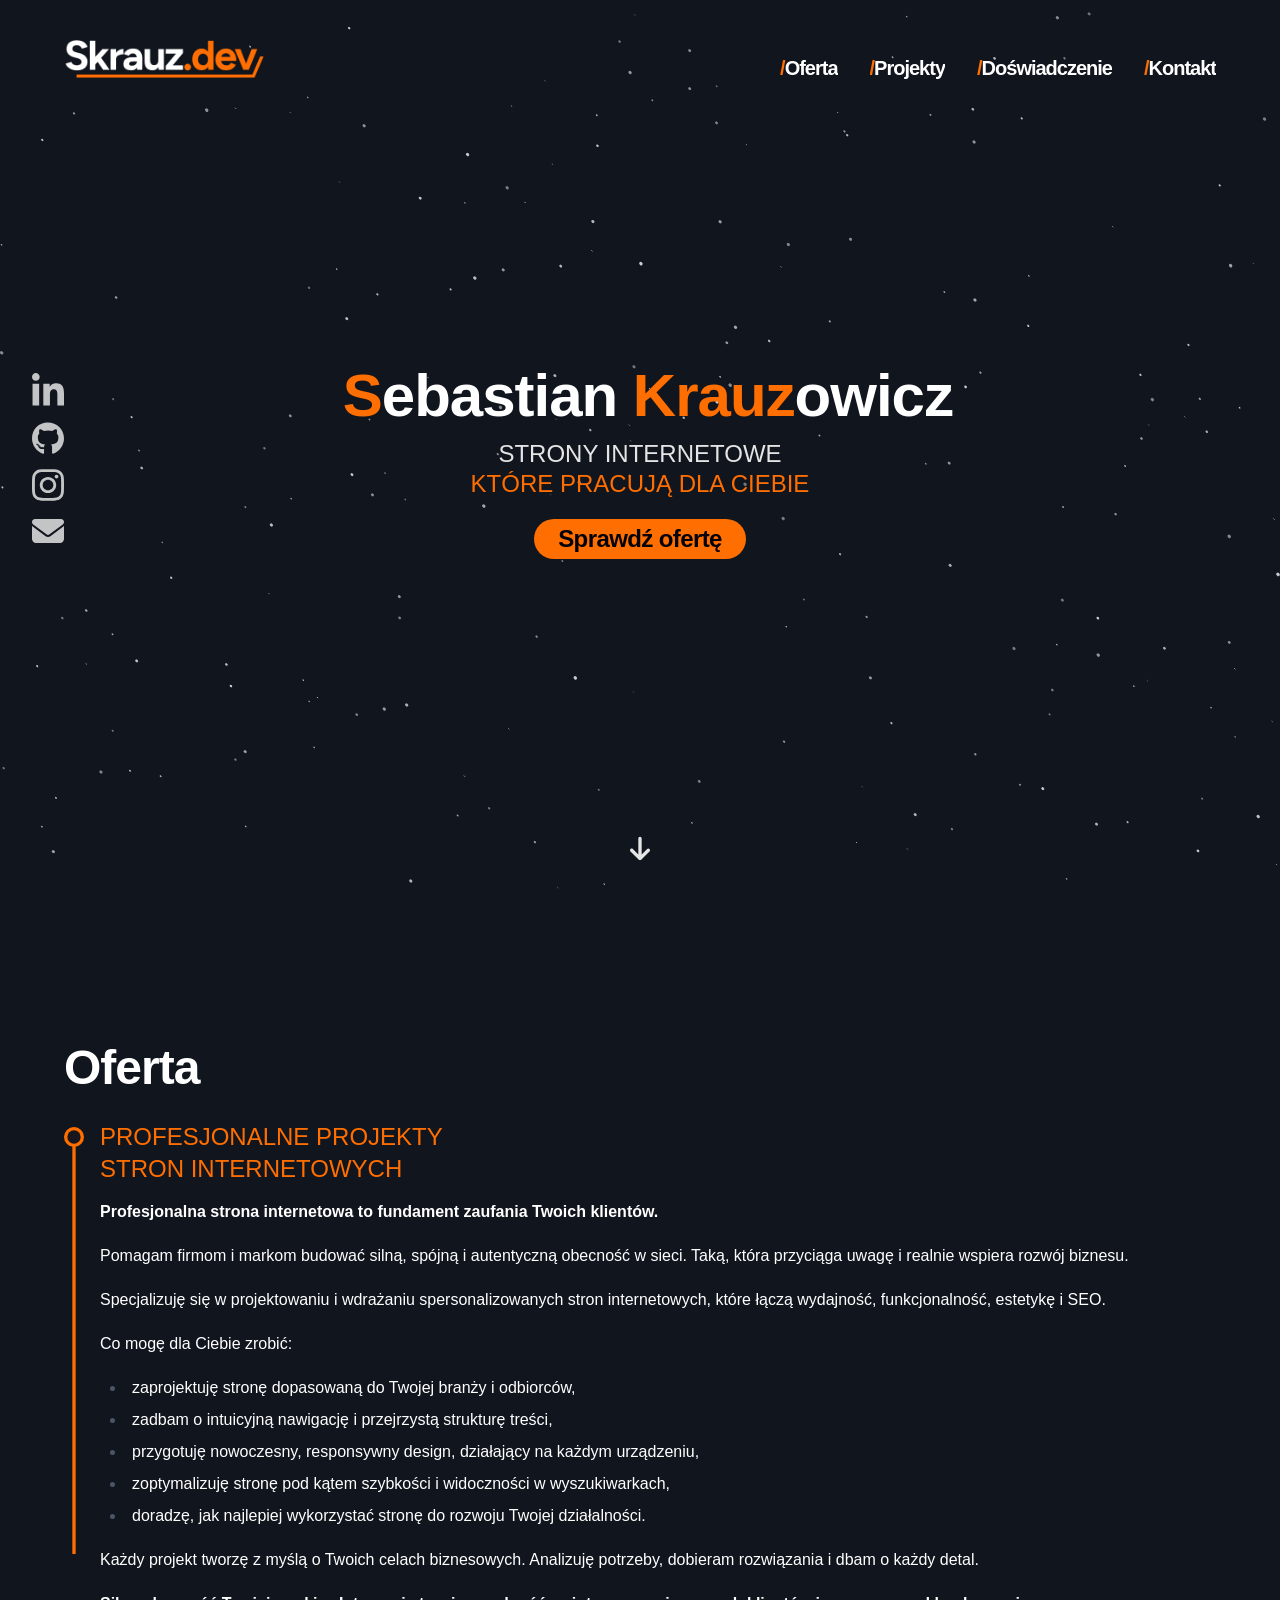
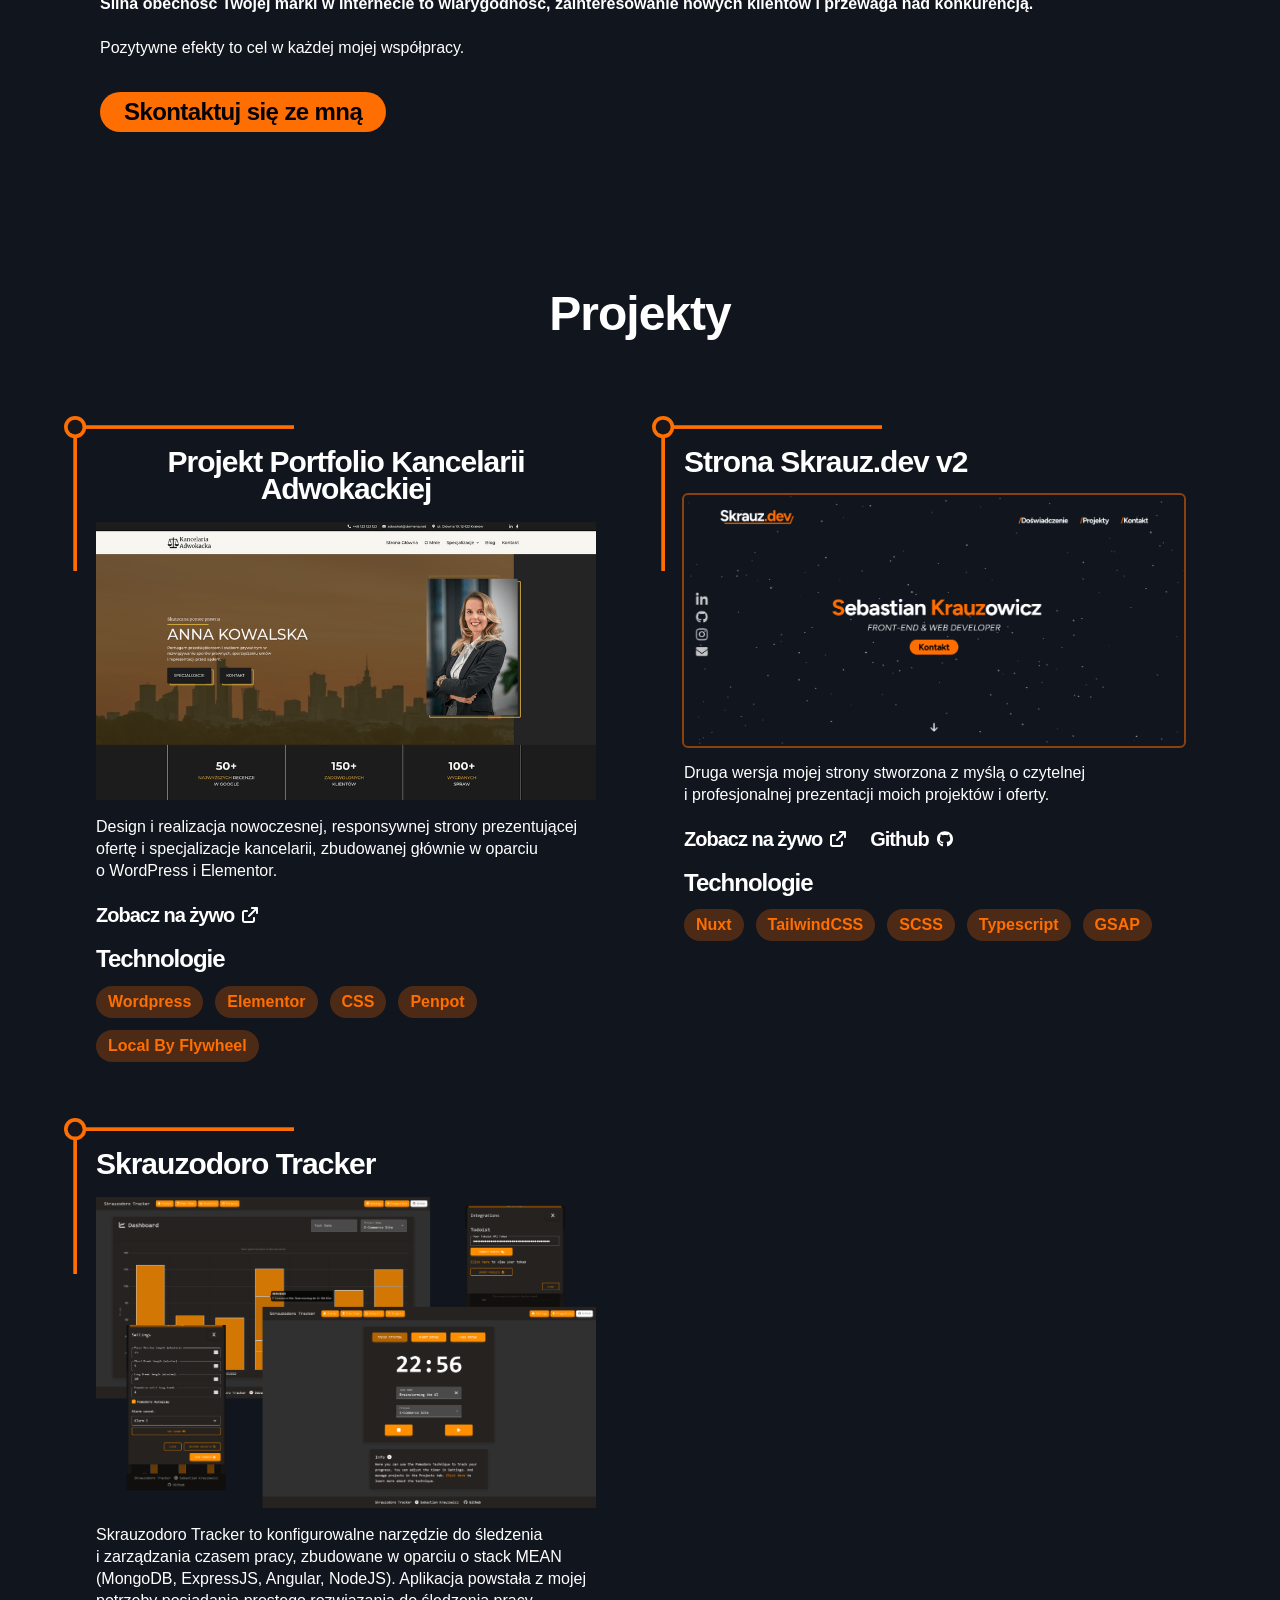
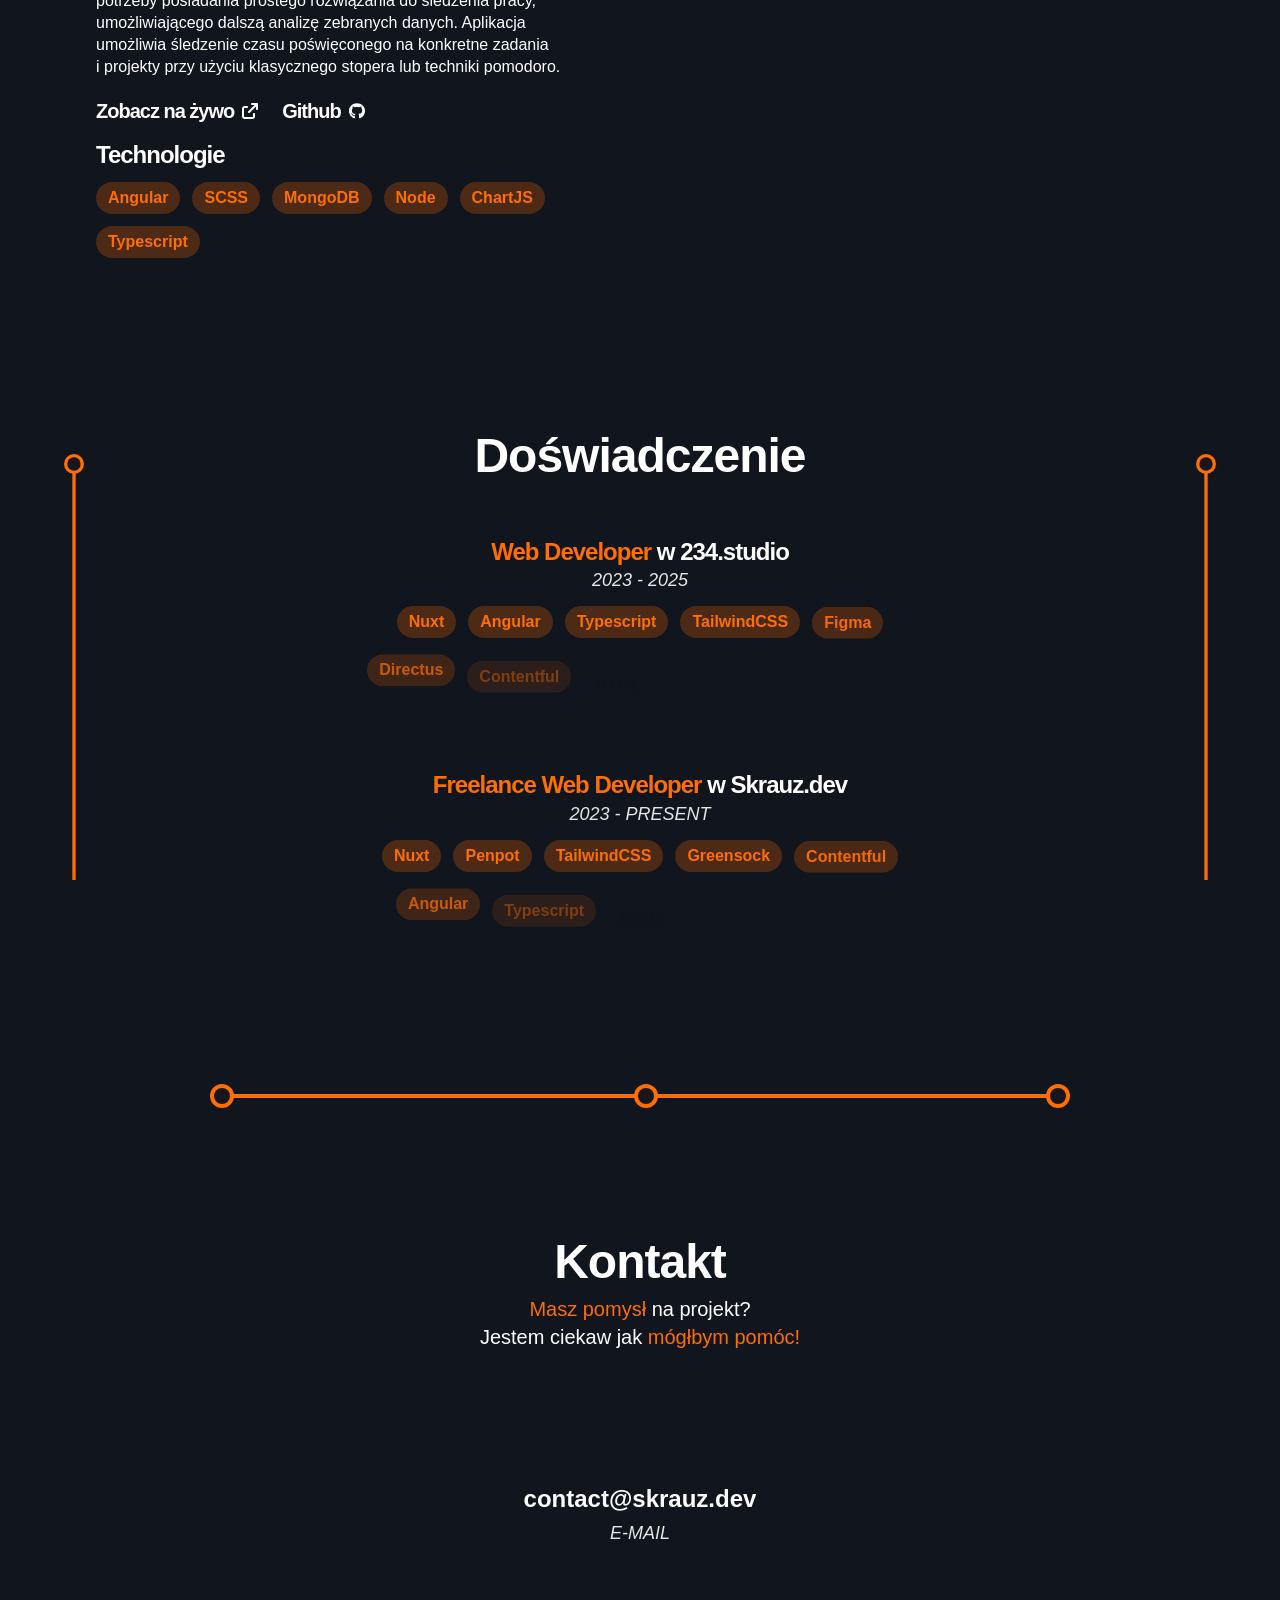
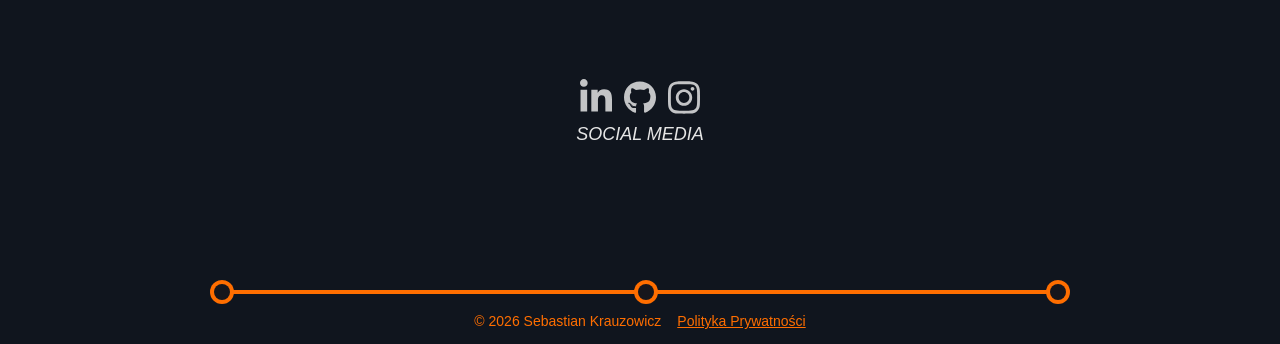
==== commit c80906eb: "fix: mime types" ====
--- a/index.html
+++ b/index.html
@@ -1,6 +1,6 @@
 <!DOCTYPE html><html  lang="en"><head><meta charset="utf-8">
 <meta name="viewport" content="width=device-width, initial-scale=1">
-<style>@layer components;@font-face{font-display:swap;font-family:Figtree;font-style:normal;font-weight:300 900;src:url(/_nuxt/Figtree-VariableFont_wght.CuCnmeMh.ttf) format("truetype")}@font-face{font-display:swap;font-family:Figtree;font-style:italic;font-weight:300 900;src:url(/_nuxt/Figtree-Italic-VariableFont_wght.BKw5bOcC.ttf) format("truetype")}@layer properties{@supports ((-webkit-hyphens:none) and (not (margin-trim:inline))) or ((-moz-orient:inline) and (not (color:rgb(from red r g b)))){*,::backdrop,:after,:before{--tw-translate-x:0;--tw-translate-y:0;--tw-translate-z:0;--tw-rotate-x:initial;--tw-rotate-y:initial;--tw-rotate-z:initial;--tw-skew-x:initial;--tw-skew-y:initial;--tw-border-style:solid;--tw-leading:initial;--tw-font-weight:initial;--tw-tracking:initial;--tw-shadow:0 0 #0000;--tw-shadow-color:initial;--tw-shadow-alpha:100%;--tw-inset-shadow:0 0 #0000;--tw-inset-shadow-color:initial;--tw-inset-shadow-alpha:100%;--tw-ring-color:initial;--tw-ring-shadow:0 0 #0000;--tw-inset-ring-color:initial;--tw-inset-ring-shadow:0 0 #0000;--tw-ring-inset:initial;--tw-ring-offset-width:0px;--tw-ring-offset-color:#fff;--tw-ring-offset-shadow:0 0 #0000;--tw-outline-style:solid;--tw-duration:initial;--tw-ease:initial;--tw-scale-x:1;--tw-scale-y:1;--tw-scale-z:1}}}@layer theme{:host,:root{--font-sans:ui-sans-serif,system-ui,sans-serif,"Apple Color Emoji","Segoe UI Emoji","Segoe UI Symbol","Noto Color Emoji";--font-mono:ui-monospace,SFMono-Regular,Menlo,Monaco,Consolas,"Liberation Mono","Courier New",monospace;--color-black:#000;--color-white:#fff;--spacing:.25rem;--container-xl:36rem;--text-sm:.875rem;--text-sm--line-height:1.42857;--text-lg:1.125rem;--text-lg--line-height:1.55556;--text-xl:1.25rem;--text-xl--line-height:1.4;--text-2xl:1.5rem;--text-2xl--line-height:1.33333;--text-3xl:1.875rem;--text-3xl--line-height:1.2;--text-4xl:2.25rem;--text-4xl--line-height:1.11111;--text-5xl:3rem;--text-5xl--line-height:1;--text-6xl:3.75rem;--text-6xl--line-height:1;--font-weight-normal:400;--font-weight-medium:500;--font-weight-bold:700;--tracking-tighter:-.05em;--tracking-tight:-.025em;--leading-tight:1.25;--leading-snug:1.375;--leading-normal:1.5;--radius-sm:.25rem;--radius-2xl:1rem;--ease-in:cubic-bezier(.4,0,1,1);--ease-out:cubic-bezier(0,0,.2,1);--default-transition-duration:.15s;--default-transition-timing-function:cubic-bezier(.4,0,.2,1);--default-font-family:var(--font-sans);--default-mono-font-family:var(--font-mono);--color-theme-dark:#030209;--color-theme-dark-2:#10151e;--color-theme-accent:#ff6e00;--color-theme-accent-hover:#e65705;--color-theme-light:#e5e5e5;--font-figtree:"Figtree",sans-serif}}@layer base{*,::backdrop,:after,:before{border:0 solid;box-sizing:border-box;margin:0;padding:0}::file-selector-button{border:0 solid;box-sizing:border-box;margin:0;padding:0}:host,html{-webkit-text-size-adjust:100%;font-family:var(--default-font-family,ui-sans-serif,system-ui,sans-serif,"Apple Color Emoji","Segoe UI Emoji","Segoe UI Symbol","Noto Color Emoji");font-feature-settings:var(--default-font-feature-settings,normal);font-variation-settings:var(--default-font-variation-settings,normal);line-height:1.5;-moz-tab-size:4;-o-tab-size:4;tab-size:4;-webkit-tap-highlight-color:transparent}hr{border-top-width:1px;color:inherit;height:0}abbr:where([title]){-webkit-text-decoration:underline dotted;text-decoration:underline dotted}h1,h2,h3,h4,h5,h6{font-size:inherit;font-weight:inherit}a{color:inherit;-webkit-text-decoration:inherit;text-decoration:inherit}b,strong{font-weight:bolder}code,kbd,pre,samp{font-family:var(--default-mono-font-family,ui-monospace,SFMono-Regular,Menlo,Monaco,Consolas,"Liberation Mono","Courier New",monospace);font-feature-settings:var(--default-mono-font-feature-settings,normal);font-size:1em;font-variation-settings:var(--default-mono-font-variation-settings,normal)}small{font-size:80%}sub,sup{font-size:75%;line-height:0;position:relative;vertical-align:baseline}sub{bottom:-.25em}sup{top:-.5em}table{border-collapse:collapse;border-color:inherit;text-indent:0}:-moz-focusring{outline:auto}progress{vertical-align:baseline}summary{display:list-item}menu,ol,ul{list-style:none}audio,canvas,embed,iframe,img,object,svg,video{display:block;vertical-align:middle}img,video{height:auto;max-width:100%}button,input,optgroup,select,textarea{background-color:#0000;border-radius:0;color:inherit;font:inherit;font-feature-settings:inherit;font-variation-settings:inherit;letter-spacing:inherit;opacity:1}::file-selector-button{background-color:#0000;border-radius:0;color:inherit;font:inherit;font-feature-settings:inherit;font-variation-settings:inherit;letter-spacing:inherit;opacity:1}:where(select:is([multiple],[size])) optgroup{font-weight:bolder}:where(select:is([multiple],[size])) optgroup option{padding-inline-start:20px}::file-selector-button{margin-inline-end:4px}::-moz-placeholder{opacity:1}::placeholder{opacity:1}@supports (not (-webkit-appearance:-apple-pay-button)) or (contain-intrinsic-size:1px){::-moz-placeholder{color:currentColor}::placeholder{color:currentColor}@supports (color:color-mix(in lab,red,red)){::-moz-placeholder{color:color-mix(in oklab,currentcolor 50%,transparent)}::placeholder{color:color-mix(in oklab,currentcolor 50%,transparent)}}}textarea{resize:vertical}::-webkit-search-decoration{-webkit-appearance:none}::-webkit-date-and-time-value{min-height:1lh;text-align:inherit}::-webkit-datetime-edit{display:inline-flex}::-webkit-datetime-edit-fields-wrapper{padding:0}::-webkit-datetime-edit,::-webkit-datetime-edit-year-field{padding-block:0}::-webkit-datetime-edit-day-field,::-webkit-datetime-edit-month-field{padding-block:0}::-webkit-datetime-edit-hour-field,::-webkit-datetime-edit-minute-field{padding-block:0}::-webkit-datetime-edit-millisecond-field,::-webkit-datetime-edit-second-field{padding-block:0}::-webkit-datetime-edit-meridiem-field{padding-block:0}:-moz-ui-invalid{box-shadow:none}button,input:where([type=button],[type=reset],[type=submit]){-webkit-appearance:button;-moz-appearance:button;appearance:button}::file-selector-button{-webkit-appearance:button;-moz-appearance:button;appearance:button}::-webkit-inner-spin-button,::-webkit-outer-spin-button{height:auto}[hidden]:where(:not([hidden=until-found])){display:none!important}}@layer utilities{.invisible{visibility:hidden}.absolute{position:absolute}.fixed{position:fixed}.relative{position:relative}.static{position:static}.inset-0{inset:calc(var(--spacing)*0)}.top-0{top:calc(var(--spacing)*0)}.right-6{right:calc(var(--spacing)*6)}.bottom-0{bottom:calc(var(--spacing)*0)}.bottom-10{bottom:calc(var(--spacing)*10)}.left-0{left:calc(var(--spacing)*0)}.left-8{left:calc(var(--spacing)*8)}.-z-10{z-index:-10}.z-10{z-index:10}.z-50{z-index:50}.z-\[45\]{z-index:45}.z-\[999\]{z-index:999}.col-span-2{grid-column:span 2/span 2}.mx-auto{margin-inline:auto}.prose{color:var(--tw-prose-body);max-width:65ch}.prose :where(p):not(:where([class~=not-prose],[class~=not-prose] *)){margin-bottom:1.25em;margin-top:1.25em}.prose :where([class~=lead]):not(:where([class~=not-prose],[class~=not-prose] *)){color:var(--tw-prose-lead);font-size:1.25em;line-height:1.6;margin-bottom:1.2em;margin-top:1.2em}.prose :where(a):not(:where([class~=not-prose],[class~=not-prose] *)){color:var(--tw-prose-links);font-weight:500;text-decoration:underline}.prose :where(strong):not(:where([class~=not-prose],[class~=not-prose] *)){color:var(--tw-prose-bold);font-weight:600}.prose :where(a strong):not(:where([class~=not-prose],[class~=not-prose] *)),.prose :where(blockquote strong):not(:where([class~=not-prose],[class~=not-prose] *)),.prose :where(thead th strong):not(:where([class~=not-prose],[class~=not-prose] *)){color:inherit}.prose :where(ol):not(:where([class~=not-prose],[class~=not-prose] *)){list-style-type:decimal;margin-bottom:1.25em;margin-top:1.25em;padding-inline-start:1.625em}.prose :where(ol[type=A]):not(:where([class~=not-prose],[class~=not-prose] *)){list-style-type:upper-alpha}.prose :where(ol[type=a]):not(:where([class~=not-prose],[class~=not-prose] *)){list-style-type:lower-alpha}.prose :where(ol[type=A s]):not(:where([class~=not-prose],[class~=not-prose] *)){list-style-type:upper-alpha}.prose :where(ol[type=a s]):not(:where([class~=not-prose],[class~=not-prose] *)){list-style-type:lower-alpha}.prose :where(ol[type=I]):not(:where([class~=not-prose],[class~=not-prose] *)){list-style-type:upper-roman}.prose :where(ol[type=i]):not(:where([class~=not-prose],[class~=not-prose] *)){list-style-type:lower-roman}.prose :where(ol[type=I s]):not(:where([class~=not-prose],[class~=not-prose] *)){list-style-type:upper-roman}.prose :where(ol[type=i s]):not(:where([class~=not-prose],[class~=not-prose] *)){list-style-type:lower-roman}.prose :where(ol[type="1"]):not(:where([class~=not-prose],[class~=not-prose] *)){list-style-type:decimal}.prose :where(ul):not(:where([class~=not-prose],[class~=not-prose] *)){list-style-type:disc;margin-bottom:1.25em;margin-top:1.25em;padding-inline-start:1.625em}.prose :where(ol>li):not(:where([class~=not-prose],[class~=not-prose] *))::marker{color:var(--tw-prose-counters);font-weight:400}.prose :where(ul>li):not(:where([class~=not-prose],[class~=not-prose] *))::marker{color:var(--tw-prose-bullets)}.prose :where(dt):not(:where([class~=not-prose],[class~=not-prose] *)){color:var(--tw-prose-headings);font-weight:600;margin-top:1.25em}.prose :where(hr):not(:where([class~=not-prose],[class~=not-prose] *)){border-color:var(--tw-prose-hr);border-top-width:1px;margin-bottom:3em;margin-top:3em}.prose :where(blockquote):not(:where([class~=not-prose],[class~=not-prose] *)){border-inline-start-color:var(--tw-prose-quote-borders);border-inline-start-width:.25rem;color:var(--tw-prose-quotes);font-style:italic;font-weight:500;margin-bottom:1.6em;margin-top:1.6em;padding-inline-start:1em;quotes:"“""”""‘""’"}.prose :where(blockquote p:first-of-type):not(:where([class~=not-prose],[class~=not-prose] *)):before{content:open-quote}.prose :where(blockquote p:last-of-type):not(:where([class~=not-prose],[class~=not-prose] *)):after{content:close-quote}.prose :where(h1):not(:where([class~=not-prose],[class~=not-prose] *)){color:var(--tw-prose-headings);font-size:2.25em;font-weight:800;line-height:1.11111;margin-bottom:.888889em;margin-top:0}.prose :where(h1 strong):not(:where([class~=not-prose],[class~=not-prose] *)){color:inherit;font-weight:900}.prose :where(h2):not(:where([class~=not-prose],[class~=not-prose] *)){color:var(--tw-prose-headings);font-size:1.5em;font-weight:700;line-height:1.33333;margin-bottom:1em;margin-top:2em}.prose :where(h2 strong):not(:where([class~=not-prose],[class~=not-prose] *)){color:inherit;font-weight:800}.prose :where(h3):not(:where([class~=not-prose],[class~=not-prose] *)){color:var(--tw-prose-headings);font-size:1.25em;font-weight:600;line-height:1.6;margin-bottom:.6em;margin-top:1.6em}.prose :where(h3 strong):not(:where([class~=not-prose],[class~=not-prose] *)){color:inherit;font-weight:700}.prose :where(h4):not(:where([class~=not-prose],[class~=not-prose] *)){color:var(--tw-prose-headings);font-weight:600;line-height:1.5;margin-bottom:.5em;margin-top:1.5em}.prose :where(h4 strong):not(:where([class~=not-prose],[class~=not-prose] *)){color:inherit;font-weight:700}.prose :where(img):not(:where([class~=not-prose],[class~=not-prose] *)){margin-bottom:2em;margin-top:2em}.prose :where(picture):not(:where([class~=not-prose],[class~=not-prose] *)){display:block;margin-bottom:2em;margin-top:2em}.prose :where(video):not(:where([class~=not-prose],[class~=not-prose] *)){margin-bottom:2em;margin-top:2em}.prose :where(kbd):not(:where([class~=not-prose],[class~=not-prose] *)){border-radius:.3125rem;box-shadow:0 0 0 1px rgb(var(--tw-prose-kbd-shadows)/10%),0 3px rgb(var(--tw-prose-kbd-shadows)/10%);color:var(--tw-prose-kbd);font-family:inherit;font-size:.875em;font-weight:500;padding-inline-end:.375em;padding-bottom:.1875em;padding-top:.1875em;padding-inline-start:.375em}.prose :where(code):not(:where([class~=not-prose],[class~=not-prose] *)){color:var(--tw-prose-code);font-size:.875em;font-weight:600}.prose :where(code):not(:where([class~=not-prose],[class~=not-prose] *)):after,.prose :where(code):not(:where([class~=not-prose],[class~=not-prose] *)):before{content:"`"}.prose :where(a code):not(:where([class~=not-prose],[class~=not-prose] *)),.prose :where(h1 code):not(:where([class~=not-prose],[class~=not-prose] *)){color:inherit}.prose :where(h2 code):not(:where([class~=not-prose],[class~=not-prose] *)){color:inherit;font-size:.875em}.prose :where(h3 code):not(:where([class~=not-prose],[class~=not-prose] *)){color:inherit;font-size:.9em}.prose :where(blockquote code):not(:where([class~=not-prose],[class~=not-prose] *)),.prose :where(h4 code):not(:where([class~=not-prose],[class~=not-prose] *)),.prose :where(thead th code):not(:where([class~=not-prose],[class~=not-prose] *)){color:inherit}.prose :where(pre):not(:where([class~=not-prose],[class~=not-prose] *)){background-color:var(--tw-prose-pre-bg);border-radius:.375rem;color:var(--tw-prose-pre-code);font-size:.875em;font-weight:400;line-height:1.71429;margin-bottom:1.71429em;margin-top:1.71429em;overflow-x:auto;padding-inline-end:1.14286em;padding-bottom:.857143em;padding-top:.857143em;padding-inline-start:1.14286em}.prose :where(pre code):not(:where([class~=not-prose],[class~=not-prose] *)){background-color:#0000;border-radius:0;border-width:0;color:inherit;font-family:inherit;font-size:inherit;font-weight:inherit;line-height:inherit;padding:0}.prose :where(pre code):not(:where([class~=not-prose],[class~=not-prose] *)):after,.prose :where(pre code):not(:where([class~=not-prose],[class~=not-prose] *)):before{content:none}.prose :where(table):not(:where([class~=not-prose],[class~=not-prose] *)){font-size:.875em;line-height:1.71429;margin-bottom:2em;margin-top:2em;table-layout:auto;width:100%}.prose :where(thead):not(:where([class~=not-prose],[class~=not-prose] *)){border-bottom-color:var(--tw-prose-th-borders);border-bottom-width:1px}.prose :where(thead th):not(:where([class~=not-prose],[class~=not-prose] *)){color:var(--tw-prose-headings);font-weight:600;padding-inline-end:.571429em;padding-bottom:.571429em;padding-inline-start:.571429em;vertical-align:bottom}.prose :where(tbody tr):not(:where([class~=not-prose],[class~=not-prose] *)){border-bottom-color:var(--tw-prose-td-borders);border-bottom-width:1px}.prose :where(tbody tr:last-child):not(:where([class~=not-prose],[class~=not-prose] *)){border-bottom-width:0}.prose :where(tbody td):not(:where([class~=not-prose],[class~=not-prose] *)){vertical-align:baseline}.prose :where(tfoot):not(:where([class~=not-prose],[class~=not-prose] *)){border-top-color:var(--tw-prose-th-borders);border-top-width:1px}.prose :where(tfoot td):not(:where([class~=not-prose],[class~=not-prose] *)){vertical-align:top}.prose :where(th,td):not(:where([class~=not-prose],[class~=not-prose] *)){text-align:start}.prose :where(figure>*):not(:where([class~=not-prose],[class~=not-prose] *)){margin-bottom:0;margin-top:0}.prose :where(figcaption):not(:where([class~=not-prose],[class~=not-prose] *)){color:var(--tw-prose-captions);font-size:.875em;line-height:1.42857;margin-top:.857143em}.prose{--tw-prose-body:oklch(37.3% .034 259.733);--tw-prose-headings:oklch(21% .034 264.665);--tw-prose-lead:oklch(44.6% .03 256.802);--tw-prose-links:oklch(21% .034 264.665);--tw-prose-bold:oklch(21% .034 264.665);--tw-prose-counters:oklch(55.1% .027 264.364);--tw-prose-bullets:oklch(87.2% .01 258.338);--tw-prose-hr:oklch(92.8% .006 264.531);--tw-prose-quotes:oklch(21% .034 264.665);--tw-prose-quote-borders:oklch(92.8% .006 264.531);--tw-prose-captions:oklch(55.1% .027 264.364);--tw-prose-kbd:oklch(21% .034 264.665);--tw-prose-kbd-shadows:NaN NaN NaN;--tw-prose-code:oklch(21% .034 264.665);--tw-prose-pre-code:oklch(92.8% .006 264.531);--tw-prose-pre-bg:oklch(27.8% .033 256.848);--tw-prose-th-borders:oklch(87.2% .01 258.338);--tw-prose-td-borders:oklch(92.8% .006 264.531);--tw-prose-invert-body:oklch(87.2% .01 258.338);--tw-prose-invert-headings:#fff;--tw-prose-invert-lead:oklch(70.7% .022 261.325);--tw-prose-invert-links:#fff;--tw-prose-invert-bold:#fff;--tw-prose-invert-counters:oklch(70.7% .022 261.325);--tw-prose-invert-bullets:oklch(44.6% .03 256.802);--tw-prose-invert-hr:oklch(37.3% .034 259.733);--tw-prose-invert-quotes:oklch(96.7% .003 264.542);--tw-prose-invert-quote-borders:oklch(37.3% .034 259.733);--tw-prose-invert-captions:oklch(70.7% .022 261.325);--tw-prose-invert-kbd:#fff;--tw-prose-invert-kbd-shadows:255 255 255;--tw-prose-invert-code:#fff;--tw-prose-invert-pre-code:oklch(87.2% .01 258.338);--tw-prose-invert-pre-bg:#00000080;--tw-prose-invert-th-borders:oklch(44.6% .03 256.802);--tw-prose-invert-td-borders:oklch(37.3% .034 259.733);font-size:1rem;line-height:1.75}.prose :where(picture>img):not(:where([class~=not-prose],[class~=not-prose] *)){margin-bottom:0;margin-top:0}.prose :where(li):not(:where([class~=not-prose],[class~=not-prose] *)){margin-bottom:.5em;margin-top:.5em}.prose :where(ol>li):not(:where([class~=not-prose],[class~=not-prose] *)),.prose :where(ul>li):not(:where([class~=not-prose],[class~=not-prose] *)){padding-inline-start:.375em}.prose :where(.prose>ul>li p):not(:where([class~=not-prose],[class~=not-prose] *)){margin-bottom:.75em;margin-top:.75em}.prose :where(.prose>ul>li>p:first-child):not(:where([class~=not-prose],[class~=not-prose] *)){margin-top:1.25em}.prose :where(.prose>ul>li>p:last-child):not(:where([class~=not-prose],[class~=not-prose] *)){margin-bottom:1.25em}.prose :where(.prose>ol>li>p:first-child):not(:where([class~=not-prose],[class~=not-prose] *)){margin-top:1.25em}.prose :where(.prose>ol>li>p:last-child):not(:where([class~=not-prose],[class~=not-prose] *)){margin-bottom:1.25em}.prose :where(ul ul,ul ol,ol ul,ol ol):not(:where([class~=not-prose],[class~=not-prose] *)){margin-bottom:.75em;margin-top:.75em}.prose :where(dl):not(:where([class~=not-prose],[class~=not-prose] *)){margin-bottom:1.25em;margin-top:1.25em}.prose :where(dd):not(:where([class~=not-prose],[class~=not-prose] *)){margin-top:.5em;padding-inline-start:1.625em}.prose :where(h2+*):not(:where([class~=not-prose],[class~=not-prose] *)),.prose :where(h3+*):not(:where([class~=not-prose],[class~=not-prose] *)),.prose :where(h4+*):not(:where([class~=not-prose],[class~=not-prose] *)),.prose :where(hr+*):not(:where([class~=not-prose],[class~=not-prose] *)){margin-top:0}.prose :where(thead th:first-child):not(:where([class~=not-prose],[class~=not-prose] *)){padding-inline-start:0}.prose :where(thead th:last-child):not(:where([class~=not-prose],[class~=not-prose] *)){padding-inline-end:0}.prose :where(tbody td,tfoot td):not(:where([class~=not-prose],[class~=not-prose] *)){padding-inline-end:.571429em;padding-bottom:.571429em;padding-top:.571429em;padding-inline-start:.571429em}.prose :where(tbody td:first-child,tfoot td:first-child):not(:where([class~=not-prose],[class~=not-prose] *)){padding-inline-start:0}.prose :where(tbody td:last-child,tfoot td:last-child):not(:where([class~=not-prose],[class~=not-prose] *)){padding-inline-end:0}.prose :where(figure):not(:where([class~=not-prose],[class~=not-prose] *)){margin-bottom:2em;margin-top:2em}.prose :where(.prose>:first-child):not(:where([class~=not-prose],[class~=not-prose] *)){margin-top:0}.prose :where(.prose>:last-child):not(:where([class~=not-prose],[class~=not-prose] *)){margin-bottom:0}.mt-1{margin-top:calc(var(--spacing)*1)}.mt-1\.5{margin-top:calc(var(--spacing)*1.5)}.mt-2{margin-top:calc(var(--spacing)*2)}.mt-3{margin-top:calc(var(--spacing)*3)}.mt-4{margin-top:calc(var(--spacing)*4)}.mt-5{margin-top:calc(var(--spacing)*5)}.mt-6{margin-top:calc(var(--spacing)*6)}.mt-8{margin-top:calc(var(--spacing)*8)}.mt-12{margin-top:calc(var(--spacing)*12)}.mt-16{margin-top:calc(var(--spacing)*16)}.mt-20{margin-top:calc(var(--spacing)*20)}.mb-2{margin-bottom:calc(var(--spacing)*2)}.ml-1{margin-left:calc(var(--spacing)*1)}.ml-2{margin-left:calc(var(--spacing)*2)}.block{display:block}.flex{display:flex}.grid{display:grid}.hidden{display:none}.size-12{height:calc(var(--spacing)*12);width:calc(var(--spacing)*12)}.size-16{height:calc(var(--spacing)*16);width:calc(var(--spacing)*16)}.size-full{height:100%;width:100%}.h-6{height:calc(var(--spacing)*6)}.h-8{height:calc(var(--spacing)*8)}.h-\[100dvh\]{height:100dvh}.h-\[100vh\]{height:100vh}.h-\[calc\(100dvh-96px\)\]{height:calc(100dvh - 96px)}.h-full{height:100%}.h-max{height:-moz-max-content;height:max-content}.min-h-\[400px\]{min-height:400px}.w-4{width:calc(var(--spacing)*4)}.w-5{width:calc(var(--spacing)*5)}.w-6{width:calc(var(--spacing)*6)}.w-8{width:calc(var(--spacing)*8)}.w-\[75\%\]{width:75%}.w-\[100vw\]{width:100vw}.w-\[180px\]{width:180px}.w-\[250px\]{width:250px}.w-full{width:100%}.max-w-max{max-width:-moz-max-content;max-width:max-content}.max-w-none{max-width:none}.max-w-xl{max-width:var(--container-xl)}.shrink-0{flex-shrink:0}.-translate-x-36{--tw-translate-x:calc(var(--spacing)*-36)}.-translate-x-36,.translate-x-0{translate:var(--tw-translate-x)var(--tw-translate-y)}.translate-x-0{--tw-translate-x:calc(var(--spacing)*0)}.transform{transform:var(--tw-rotate-x,)var(--tw-rotate-y,)var(--tw-rotate-z,)var(--tw-skew-x,)var(--tw-skew-y,)}.cursor-default{cursor:default}.cursor-pointer{cursor:pointer}.grid-cols-1{grid-template-columns:repeat(1,minmax(0,1fr))}.grid-cols-2{grid-template-columns:repeat(2,minmax(0,1fr))}.flex-col{flex-direction:column}.flex-wrap{flex-wrap:wrap}.flex-wrap-reverse{flex-wrap:wrap-reverse}.items-center{align-items:center}.justify-between{justify-content:space-between}.justify-center{justify-content:center}.justify-evenly{justify-content:space-evenly}.gap-2{gap:calc(var(--spacing)*2)}.gap-2\.5{gap:calc(var(--spacing)*2.5)}.gap-3{gap:calc(var(--spacing)*3)}.gap-4{gap:calc(var(--spacing)*4)}.gap-6{gap:calc(var(--spacing)*6)}.gap-12{gap:calc(var(--spacing)*12)}.gap-y-2{row-gap:calc(var(--spacing)*2)}.rounded-2xl{border-radius:var(--radius-2xl)}.rounded-full{border-radius:3.40282e+38px}.rounded-sm{border-radius:var(--radius-sm)}.border{border-style:var(--tw-border-style);border-width:1px}.bg-black\/50{background-color:#00000080}@supports (color:color-mix(in lab,red,red)){.bg-black\/50{background-color:color-mix(in oklab,var(--color-black)50%,transparent)}}.bg-theme-accent{background-color:var(--color-theme-accent)}.bg-theme-accent\/25{background-color:#ff6e0040}@supports (color:color-mix(in lab,red,red)){.bg-theme-accent\/25{background-color:color-mix(in oklab,var(--color-theme-accent)25%,transparent)}}.bg-theme-dark-2{background-color:var(--color-theme-dark-2)}.bg-white{background-color:var(--color-white)}.p-2{padding:calc(var(--spacing)*2)}.p-3{padding:calc(var(--spacing)*3)}.p-4{padding:calc(var(--spacing)*4)}.p-7{padding:calc(var(--spacing)*7)}.px-3{padding-inline:calc(var(--spacing)*3)}.px-6{padding-inline:calc(var(--spacing)*6)}.py-1{padding-block:calc(var(--spacing)*1)}.py-1\.5{padding-block:calc(var(--spacing)*1.5)}.py-3{padding-block:calc(var(--spacing)*3)}.py-6{padding-block:calc(var(--spacing)*6)}.py-10{padding-block:calc(var(--spacing)*10)}.pt-1\.5{padding-top:calc(var(--spacing)*1.5)}.pt-8{padding-top:calc(var(--spacing)*8)}.pt-12{padding-top:calc(var(--spacing)*12)}.pb-8{padding-bottom:calc(var(--spacing)*8)}.pb-20{padding-bottom:calc(var(--spacing)*20)}.pb-32{padding-bottom:calc(var(--spacing)*32)}.text-center{text-align:center}.text-2xl{font-size:var(--text-2xl);line-height:var(--tw-leading,var(--text-2xl--line-height))}.text-3xl{font-size:var(--text-3xl);line-height:var(--tw-leading,var(--text-3xl--line-height))}.text-4xl{font-size:var(--text-4xl);line-height:var(--tw-leading,var(--text-4xl--line-height))}.text-6xl{font-size:var(--text-6xl);line-height:var(--tw-leading,var(--text-6xl--line-height))}.text-lg{font-size:var(--text-lg);line-height:var(--tw-leading,var(--text-lg--line-height))}.text-sm{font-size:var(--text-sm);line-height:var(--tw-leading,var(--text-sm--line-height))}.text-xl{font-size:var(--text-xl);line-height:var(--tw-leading,var(--text-xl--line-height))}.leading-\[0\.9\]{--tw-leading:.9;line-height:.9}.leading-\[1\.2\]{--tw-leading:1.2;line-height:1.2}.leading-normal{--tw-leading:var(--leading-normal);line-height:var(--leading-normal)}.leading-snug{--tw-leading:var(--leading-snug);line-height:var(--leading-snug)}.leading-tight{--tw-leading:var(--leading-tight);line-height:var(--leading-tight)}.font-bold{--tw-font-weight:var(--font-weight-bold);font-weight:var(--font-weight-bold)}.font-medium{--tw-font-weight:var(--font-weight-medium);font-weight:var(--font-weight-medium)}.font-normal{--tw-font-weight:var(--font-weight-normal);font-weight:var(--font-weight-normal)}.tracking-\[-1px\]{--tw-tracking:-1px;letter-spacing:-1px}.tracking-tight{--tw-tracking:var(--tracking-tight);letter-spacing:var(--tracking-tight)}.tracking-tighter{--tw-tracking:var(--tracking-tighter);letter-spacing:var(--tracking-tighter)}.text-theme-accent{color:var(--color-theme-accent)}.text-theme-dark{color:var(--color-theme-dark)}.text-theme-light{color:var(--color-theme-light)}.text-white{color:var(--color-white)}.uppercase{text-transform:uppercase}.italic{font-style:italic}.underline{text-decoration-line:underline}.opacity-0{opacity:0}.opacity-75{opacity:.75}.opacity-80{opacity:.8}.opacity-100{opacity:1}.shadow-lg{--tw-shadow:0 10px 15px -3px var(--tw-shadow-color,#0000001a),0 4px 6px -4px var(--tw-shadow-color,#0000001a);box-shadow:var(--tw-inset-shadow),var(--tw-inset-ring-shadow),var(--tw-ring-offset-shadow),var(--tw-ring-shadow),var(--tw-shadow)}.outline-2{outline-style:var(--tw-outline-style);outline-width:2px}.outline-theme-accent\/50{outline-color:#ff6e0080}@supports (color:color-mix(in lab,red,red)){.outline-theme-accent\/50{outline-color:color-mix(in oklab,var(--color-theme-accent)50%,transparent)}}.transition{transition-duration:var(--tw-duration,var(--default-transition-duration));transition-property:color,background-color,border-color,outline-color,text-decoration-color,fill,stroke,--tw-gradient-from,--tw-gradient-via,--tw-gradient-to,opacity,box-shadow,transform,translate,scale,rotate,filter,backdrop-filter,display,visibility,content-visibility,overlay,pointer-events;transition-timing-function:var(--tw-ease,var(--default-transition-timing-function))}.transition-all{transition-duration:var(--tw-duration,var(--default-transition-duration));transition-property:all;transition-timing-function:var(--tw-ease,var(--default-transition-timing-function))}.transition-colors{transition-duration:var(--tw-duration,var(--default-transition-duration));transition-property:color,background-color,border-color,outline-color,text-decoration-color,fill,stroke,--tw-gradient-from,--tw-gradient-via,--tw-gradient-to;transition-timing-function:var(--tw-ease,var(--default-transition-timing-function))}.transition-opacity{transition-duration:var(--tw-duration,var(--default-transition-duration));transition-property:opacity;transition-timing-function:var(--tw-ease,var(--default-transition-timing-function))}.transition-transform{transition-duration:var(--tw-duration,var(--default-transition-duration));transition-property:transform,translate,scale,rotate;transition-timing-function:var(--tw-ease,var(--default-transition-timing-function))}.duration-150{--tw-duration:.15s;transition-duration:.15s}.ease-in{--tw-ease:var(--ease-in);transition-timing-function:var(--ease-in)}.ease-out{--tw-ease:var(--ease-out);transition-timing-function:var(--ease-out)}.prose-invert{--tw-prose-body:var(--tw-prose-invert-body);--tw-prose-headings:var(--tw-prose-invert-headings);--tw-prose-lead:var(--tw-prose-invert-lead);--tw-prose-links:var(--tw-prose-invert-links);--tw-prose-bold:var(--tw-prose-invert-bold);--tw-prose-counters:var(--tw-prose-invert-counters);--tw-prose-bullets:var(--tw-prose-invert-bullets);--tw-prose-hr:var(--tw-prose-invert-hr);--tw-prose-quotes:var(--tw-prose-invert-quotes);--tw-prose-quote-borders:var(--tw-prose-invert-quote-borders);--tw-prose-captions:var(--tw-prose-invert-captions);--tw-prose-kbd:var(--tw-prose-invert-kbd);--tw-prose-kbd-shadows:var(--tw-prose-invert-kbd-shadows);--tw-prose-code:var(--tw-prose-invert-code);--tw-prose-pre-code:var(--tw-prose-invert-pre-code);--tw-prose-pre-bg:var(--tw-prose-invert-pre-bg);--tw-prose-th-borders:var(--tw-prose-invert-th-borders);--tw-prose-td-borders:var(--tw-prose-invert-td-borders)}@media(hover:hover){.group-hover\:opacity-5:is(:where(.group):hover *){opacity:.05}.hover\:scale-110:hover{--tw-scale-x:110%;--tw-scale-y:110%;--tw-scale-z:110%;scale:var(--tw-scale-x)var(--tw-scale-y)}.hover\:scale-120:hover{--tw-scale-x:120%;--tw-scale-y:120%;--tw-scale-z:120%;scale:var(--tw-scale-x)var(--tw-scale-y)}.hover\:-rotate-6:hover{rotate:-6deg}.hover\:bg-theme-accent-hover:hover{background-color:var(--color-theme-accent-hover)}.hover\:text-theme-light:hover{color:var(--color-theme-light)}.hover\:opacity-100:hover{opacity:1}}@media(min-width:40rem){.sm\:block{display:block}}@media(min-width:48rem){.md\:right-8{right:calc(var(--spacing)*8)}.md\:bottom-6{bottom:calc(var(--spacing)*6)}.md\:mx-auto{margin-inline:auto}.md\:mt-4{margin-top:calc(var(--spacing)*4)}.md\:mt-5{margin-top:calc(var(--spacing)*5)}.md\:mt-8{margin-top:calc(var(--spacing)*8)}.md\:mt-12{margin-top:calc(var(--spacing)*12)}.md\:mt-16{margin-top:calc(var(--spacing)*16)}.md\:mt-32{margin-top:calc(var(--spacing)*32)}.md\:mb-1{margin-bottom:calc(var(--spacing)*1)}.md\:mb-6{margin-bottom:calc(var(--spacing)*6)}.md\:ml-0{margin-left:calc(var(--spacing)*0)}.md\:block{display:block}.md\:flex{display:flex}.md\:hidden{display:none}.md\:h-\[calc\(100dvh-120px\)\]{height:calc(100dvh - 120px)}.md\:w-\[230px\]{width:230px}.md\:w-max{width:-moz-max-content;width:max-content}.md\:items-center{align-items:center}.md\:items-end{align-items:flex-end}.md\:justify-center{justify-content:center}.md\:gap-12{gap:calc(var(--spacing)*12)}.md\:p-8{padding:calc(var(--spacing)*8)}.md\:py-10{padding-block:calc(var(--spacing)*10)}.md\:py-12{padding-block:calc(var(--spacing)*12)}.md\:pt-20{padding-top:calc(var(--spacing)*20)}.md\:pb-24{padding-bottom:calc(var(--spacing)*24)}.md\:text-center{text-align:center}.md\:text-2xl{font-size:var(--text-2xl);line-height:var(--tw-leading,var(--text-2xl--line-height))}.md\:text-3xl{font-size:var(--text-3xl);line-height:var(--tw-leading,var(--text-3xl--line-height))}.md\:text-5xl{font-size:var(--text-5xl);line-height:var(--tw-leading,var(--text-5xl--line-height))}.md\:opacity-75{opacity:.75}}@media(min-width:64rem){.lg\:mx-0{margin-inline:calc(var(--spacing)*0)}.lg\:w-\[200px\]{width:200px}.lg\:grid-cols-2{grid-template-columns:repeat(2,minmax(0,1fr))}.lg\:gap-8{gap:calc(var(--spacing)*8)}}@media(min-width:80rem){.xl\:mt-16{margin-top:calc(var(--spacing)*16)}.xl\:mt-20{margin-top:calc(var(--spacing)*20)}}.common-container{width:100%}@media(min-width:40rem){.common-container{max-width:40rem}}@media(min-width:48rem){.common-container{max-width:48rem}}@media(min-width:64rem){.common-container{max-width:64rem}}@media(min-width:80rem){.common-container{max-width:80rem}}@media(min-width:96rem){.common-container{max-width:96rem}}.common-container{margin-inline:auto;padding-inline:calc(var(--spacing)*6)}@media(min-width:48rem){.common-container{padding-inline:calc(var(--spacing)*8)}}@media(min-width:64rem){.common-container{padding-inline:calc(var(--spacing)*12)}}@media(min-width:80rem){.common-container{padding-inline:calc(var(--spacing)*16)}}@media(min-width:96rem){.common-container{padding-inline:calc(var(--spacing)*24)}}}html{scroll-behavior:smooth}body{background-color:var(--color-theme-dark-2);color:var(--color-white);font-family:var(--font-figtree)}@property --tw-translate-x{syntax:"*";inherits:false;initial-value:0}@property --tw-translate-y{syntax:"*";inherits:false;initial-value:0}@property --tw-translate-z{syntax:"*";inherits:false;initial-value:0}@property --tw-rotate-x{syntax:"*";inherits:false}@property --tw-rotate-y{syntax:"*";inherits:false}@property --tw-rotate-z{syntax:"*";inherits:false}@property --tw-skew-x{syntax:"*";inherits:false}@property --tw-skew-y{syntax:"*";inherits:false}@property --tw-border-style{syntax:"*";inherits:false;initial-value:solid}@property --tw-leading{syntax:"*";inherits:false}@property --tw-font-weight{syntax:"*";inherits:false}@property --tw-tracking{syntax:"*";inherits:false}@property --tw-shadow{syntax:"*";inherits:false;initial-value:0 0 #0000}@property --tw-shadow-color{syntax:"*";inherits:false}@property --tw-shadow-alpha{syntax:"<percentage>";inherits:false;initial-value:100%}@property --tw-inset-shadow{syntax:"*";inherits:false;initial-value:0 0 #0000}@property --tw-inset-shadow-color{syntax:"*";inherits:false}@property --tw-inset-shadow-alpha{syntax:"<percentage>";inherits:false;initial-value:100%}@property --tw-ring-color{syntax:"*";inherits:false}@property --tw-ring-shadow{syntax:"*";inherits:false;initial-value:0 0 #0000}@property --tw-inset-ring-color{syntax:"*";inherits:false}@property --tw-inset-ring-shadow{syntax:"*";inherits:false;initial-value:0 0 #0000}@property --tw-ring-inset{syntax:"*";inherits:false}@property --tw-ring-offset-width{syntax:"<length>";inherits:false;initial-value:0}@property --tw-ring-offset-color{syntax:"*";inherits:false;initial-value:#fff}@property --tw-ring-offset-shadow{syntax:"*";inherits:false;initial-value:0 0 #0000}@property --tw-outline-style{syntax:"*";inherits:false;initial-value:solid}@property --tw-duration{syntax:"*";inherits:false}@property --tw-ease{syntax:"*";inherits:false}@property --tw-scale-x{syntax:"*";inherits:false;initial-value:1}@property --tw-scale-y{syntax:"*";inherits:false;initial-value:1}@property --tw-scale-z{syntax:"*";inherits:false;initial-value:1}</style>
+<style>@layer components;@font-face{font-display:swap;font-family:Figtree;font-style:normal;font-weight:300 900;src:url(/_nuxt/Figtree-VariableFont_wght.CuCnmeMh.ttf) format("truetype")}@font-face{font-display:swap;font-family:Figtree;font-style:italic;font-weight:300 900;src:url(/_nuxt/Figtree-Italic-VariableFont_wght.BKw5bOcC.ttf) format("truetype")}@layer properties{@supports ((-webkit-hyphens:none) and (not (margin-trim:inline))) or ((-moz-orient:inline) and (not (color:rgb(from red r g b)))){*,::backdrop,:after,:before{--tw-translate-x:0;--tw-translate-y:0;--tw-translate-z:0;--tw-rotate-x:initial;--tw-rotate-y:initial;--tw-rotate-z:initial;--tw-skew-x:initial;--tw-skew-y:initial;--tw-border-style:solid;--tw-leading:initial;--tw-font-weight:initial;--tw-tracking:initial;--tw-shadow:0 0 #0000;--tw-shadow-color:initial;--tw-shadow-alpha:100%;--tw-inset-shadow:0 0 #0000;--tw-inset-shadow-color:initial;--tw-inset-shadow-alpha:100%;--tw-ring-color:initial;--tw-ring-shadow:0 0 #0000;--tw-inset-ring-color:initial;--tw-inset-ring-shadow:0 0 #0000;--tw-ring-inset:initial;--tw-ring-offset-width:0px;--tw-ring-offset-color:#fff;--tw-ring-offset-shadow:0 0 #0000;--tw-outline-style:solid;--tw-duration:initial;--tw-ease:initial;--tw-scale-x:1;--tw-scale-y:1;--tw-scale-z:1}}}@layer theme{:host,:root{--font-sans:ui-sans-serif,system-ui,sans-serif,"Apple Color Emoji","Segoe UI Emoji","Segoe UI Symbol","Noto Color Emoji";--font-mono:ui-monospace,SFMono-Regular,Menlo,Monaco,Consolas,"Liberation Mono","Courier New",monospace;--color-black:#000;--color-white:#fff;--spacing:.25rem;--container-xl:36rem;--text-sm:.875rem;--text-sm--line-height:1.42857;--text-lg:1.125rem;--text-lg--line-height:1.55556;--text-xl:1.25rem;--text-xl--line-height:1.4;--text-2xl:1.5rem;--text-2xl--line-height:1.33333;--text-3xl:1.875rem;--text-3xl--line-height:1.2;--text-4xl:2.25rem;--text-4xl--line-height:1.11111;--text-5xl:3rem;--text-5xl--line-height:1;--text-6xl:3.75rem;--text-6xl--line-height:1;--font-weight-normal:400;--font-weight-medium:500;--font-weight-bold:700;--tracking-tighter:-.05em;--tracking-tight:-.025em;--leading-tight:1.25;--leading-snug:1.375;--leading-normal:1.5;--radius-sm:.25rem;--radius-2xl:1rem;--ease-in:cubic-bezier(.4,0,1,1);--ease-out:cubic-bezier(0,0,.2,1);--default-transition-duration:.15s;--default-transition-timing-function:cubic-bezier(.4,0,.2,1);--default-font-family:var(--font-sans);--default-mono-font-family:var(--font-mono);--color-theme-dark:#030209;--color-theme-dark-2:#10151e;--color-theme-accent:#ff6e00;--color-theme-accent-hover:#e65705;--color-theme-light:#e5e5e5;--font-figtree:"Figtree",sans-serif}}@layer base{*,::backdrop,:after,:before{border:0 solid;box-sizing:border-box;margin:0;padding:0}::file-selector-button{border:0 solid;box-sizing:border-box;margin:0;padding:0}:host,html{-webkit-text-size-adjust:100%;font-family:var(--default-font-family,ui-sans-serif,system-ui,sans-serif,"Apple Color Emoji","Segoe UI Emoji","Segoe UI Symbol","Noto Color Emoji");font-feature-settings:var(--default-font-feature-settings,normal);font-variation-settings:var(--default-font-variation-settings,normal);line-height:1.5;-moz-tab-size:4;-o-tab-size:4;tab-size:4;-webkit-tap-highlight-color:transparent}hr{border-top-width:1px;color:inherit;height:0}abbr:where([title]){-webkit-text-decoration:underline dotted;text-decoration:underline dotted}h1,h2,h3,h4,h5,h6{font-size:inherit;font-weight:inherit}a{color:inherit;-webkit-text-decoration:inherit;text-decoration:inherit}b,strong{font-weight:bolder}code,kbd,pre,samp{font-family:var(--default-mono-font-family,ui-monospace,SFMono-Regular,Menlo,Monaco,Consolas,"Liberation Mono","Courier New",monospace);font-feature-settings:var(--default-mono-font-feature-settings,normal);font-size:1em;font-variation-settings:var(--default-mono-font-variation-settings,normal)}small{font-size:80%}sub,sup{font-size:75%;line-height:0;position:relative;vertical-align:baseline}sub{bottom:-.25em}sup{top:-.5em}table{border-collapse:collapse;border-color:inherit;text-indent:0}:-moz-focusring{outline:auto}progress{vertical-align:baseline}summary{display:list-item}menu,ol,ul{list-style:none}audio,canvas,embed,iframe,img,object,svg,video{display:block;vertical-align:middle}img,video{height:auto;max-width:100%}button,input,optgroup,select,textarea{background-color:#0000;border-radius:0;color:inherit;font:inherit;font-feature-settings:inherit;font-variation-settings:inherit;letter-spacing:inherit;opacity:1}::file-selector-button{background-color:#0000;border-radius:0;color:inherit;font:inherit;font-feature-settings:inherit;font-variation-settings:inherit;letter-spacing:inherit;opacity:1}:where(select:is([multiple],[size])) optgroup{font-weight:bolder}:where(select:is([multiple],[size])) optgroup option{padding-inline-start:20px}::file-selector-button{margin-inline-end:4px}::-moz-placeholder{opacity:1}::placeholder{opacity:1}@supports (not (-webkit-appearance:-apple-pay-button)) or (contain-intrinsic-size:1px){::-moz-placeholder{color:currentColor}::placeholder{color:currentColor}@supports (color:color-mix(in lab,red,red)){::-moz-placeholder{color:color-mix(in oklab,currentcolor 50%,transparent)}::placeholder{color:color-mix(in oklab,currentcolor 50%,transparent)}}}textarea{resize:vertical}::-webkit-search-decoration{-webkit-appearance:none}::-webkit-date-and-time-value{min-height:1lh;text-align:inherit}::-webkit-datetime-edit{display:inline-flex}::-webkit-datetime-edit-fields-wrapper{padding:0}::-webkit-datetime-edit,::-webkit-datetime-edit-year-field{padding-block:0}::-webkit-datetime-edit-day-field,::-webkit-datetime-edit-month-field{padding-block:0}::-webkit-datetime-edit-hour-field,::-webkit-datetime-edit-minute-field{padding-block:0}::-webkit-datetime-edit-millisecond-field,::-webkit-datetime-edit-second-field{padding-block:0}::-webkit-datetime-edit-meridiem-field{padding-block:0}:-moz-ui-invalid{box-shadow:none}button,input:where([type=button],[type=reset],[type=submit]){-webkit-appearance:button;-moz-appearance:button;appearance:button}::file-selector-button{-webkit-appearance:button;-moz-appearance:button;appearance:button}::-webkit-inner-spin-button,::-webkit-outer-spin-button{height:auto}[hidden]:where(:not([hidden=until-found])){display:none!important}}@layer utilities{.invisible{visibility:hidden}.absolute{position:absolute}.fixed{position:fixed}.relative{position:relative}.inset-0{inset:calc(var(--spacing)*0)}.top-0{top:calc(var(--spacing)*0)}.right-6{right:calc(var(--spacing)*6)}.bottom-0{bottom:calc(var(--spacing)*0)}.bottom-10{bottom:calc(var(--spacing)*10)}.left-0{left:calc(var(--spacing)*0)}.left-8{left:calc(var(--spacing)*8)}.-z-10{z-index:-10}.z-10{z-index:10}.z-50{z-index:50}.z-\[45\]{z-index:45}.z-\[999\]{z-index:999}.col-span-2{grid-column:span 2/span 2}.mx-auto{margin-inline:auto}.prose{color:var(--tw-prose-body);max-width:65ch}.prose :where(p):not(:where([class~=not-prose],[class~=not-prose] *)){margin-bottom:1.25em;margin-top:1.25em}.prose :where([class~=lead]):not(:where([class~=not-prose],[class~=not-prose] *)){color:var(--tw-prose-lead);font-size:1.25em;line-height:1.6;margin-bottom:1.2em;margin-top:1.2em}.prose :where(a):not(:where([class~=not-prose],[class~=not-prose] *)){color:var(--tw-prose-links);font-weight:500;text-decoration:underline}.prose :where(strong):not(:where([class~=not-prose],[class~=not-prose] *)){color:var(--tw-prose-bold);font-weight:600}.prose :where(a strong):not(:where([class~=not-prose],[class~=not-prose] *)),.prose :where(blockquote strong):not(:where([class~=not-prose],[class~=not-prose] *)),.prose :where(thead th strong):not(:where([class~=not-prose],[class~=not-prose] *)){color:inherit}.prose :where(ol):not(:where([class~=not-prose],[class~=not-prose] *)){list-style-type:decimal;margin-bottom:1.25em;margin-top:1.25em;padding-inline-start:1.625em}.prose :where(ol[type=A]):not(:where([class~=not-prose],[class~=not-prose] *)){list-style-type:upper-alpha}.prose :where(ol[type=a]):not(:where([class~=not-prose],[class~=not-prose] *)){list-style-type:lower-alpha}.prose :where(ol[type=A s]):not(:where([class~=not-prose],[class~=not-prose] *)){list-style-type:upper-alpha}.prose :where(ol[type=a s]):not(:where([class~=not-prose],[class~=not-prose] *)){list-style-type:lower-alpha}.prose :where(ol[type=I]):not(:where([class~=not-prose],[class~=not-prose] *)){list-style-type:upper-roman}.prose :where(ol[type=i]):not(:where([class~=not-prose],[class~=not-prose] *)){list-style-type:lower-roman}.prose :where(ol[type=I s]):not(:where([class~=not-prose],[class~=not-prose] *)){list-style-type:upper-roman}.prose :where(ol[type=i s]):not(:where([class~=not-prose],[class~=not-prose] *)){list-style-type:lower-roman}.prose :where(ol[type="1"]):not(:where([class~=not-prose],[class~=not-prose] *)){list-style-type:decimal}.prose :where(ul):not(:where([class~=not-prose],[class~=not-prose] *)){list-style-type:disc;margin-bottom:1.25em;margin-top:1.25em;padding-inline-start:1.625em}.prose :where(ol>li):not(:where([class~=not-prose],[class~=not-prose] *))::marker{color:var(--tw-prose-counters);font-weight:400}.prose :where(ul>li):not(:where([class~=not-prose],[class~=not-prose] *))::marker{color:var(--tw-prose-bullets)}.prose :where(dt):not(:where([class~=not-prose],[class~=not-prose] *)){color:var(--tw-prose-headings);font-weight:600;margin-top:1.25em}.prose :where(hr):not(:where([class~=not-prose],[class~=not-prose] *)){border-color:var(--tw-prose-hr);border-top-width:1px;margin-bottom:3em;margin-top:3em}.prose :where(blockquote):not(:where([class~=not-prose],[class~=not-prose] *)){border-inline-start-color:var(--tw-prose-quote-borders);border-inline-start-width:.25rem;color:var(--tw-prose-quotes);font-style:italic;font-weight:500;margin-bottom:1.6em;margin-top:1.6em;padding-inline-start:1em;quotes:"“""”""‘""’"}.prose :where(blockquote p:first-of-type):not(:where([class~=not-prose],[class~=not-prose] *)):before{content:open-quote}.prose :where(blockquote p:last-of-type):not(:where([class~=not-prose],[class~=not-prose] *)):after{content:close-quote}.prose :where(h1):not(:where([class~=not-prose],[class~=not-prose] *)){color:var(--tw-prose-headings);font-size:2.25em;font-weight:800;line-height:1.11111;margin-bottom:.888889em;margin-top:0}.prose :where(h1 strong):not(:where([class~=not-prose],[class~=not-prose] *)){color:inherit;font-weight:900}.prose :where(h2):not(:where([class~=not-prose],[class~=not-prose] *)){color:var(--tw-prose-headings);font-size:1.5em;font-weight:700;line-height:1.33333;margin-bottom:1em;margin-top:2em}.prose :where(h2 strong):not(:where([class~=not-prose],[class~=not-prose] *)){color:inherit;font-weight:800}.prose :where(h3):not(:where([class~=not-prose],[class~=not-prose] *)){color:var(--tw-prose-headings);font-size:1.25em;font-weight:600;line-height:1.6;margin-bottom:.6em;margin-top:1.6em}.prose :where(h3 strong):not(:where([class~=not-prose],[class~=not-prose] *)){color:inherit;font-weight:700}.prose :where(h4):not(:where([class~=not-prose],[class~=not-prose] *)){color:var(--tw-prose-headings);font-weight:600;line-height:1.5;margin-bottom:.5em;margin-top:1.5em}.prose :where(h4 strong):not(:where([class~=not-prose],[class~=not-prose] *)){color:inherit;font-weight:700}.prose :where(img):not(:where([class~=not-prose],[class~=not-prose] *)){margin-bottom:2em;margin-top:2em}.prose :where(picture):not(:where([class~=not-prose],[class~=not-prose] *)){display:block;margin-bottom:2em;margin-top:2em}.prose :where(video):not(:where([class~=not-prose],[class~=not-prose] *)){margin-bottom:2em;margin-top:2em}.prose :where(kbd):not(:where([class~=not-prose],[class~=not-prose] *)){border-radius:.3125rem;box-shadow:0 0 0 1px rgb(var(--tw-prose-kbd-shadows)/10%),0 3px rgb(var(--tw-prose-kbd-shadows)/10%);color:var(--tw-prose-kbd);font-family:inherit;font-size:.875em;font-weight:500;padding-inline-end:.375em;padding-bottom:.1875em;padding-top:.1875em;padding-inline-start:.375em}.prose :where(code):not(:where([class~=not-prose],[class~=not-prose] *)){color:var(--tw-prose-code);font-size:.875em;font-weight:600}.prose :where(code):not(:where([class~=not-prose],[class~=not-prose] *)):after,.prose :where(code):not(:where([class~=not-prose],[class~=not-prose] *)):before{content:"`"}.prose :where(a code):not(:where([class~=not-prose],[class~=not-prose] *)),.prose :where(h1 code):not(:where([class~=not-prose],[class~=not-prose] *)){color:inherit}.prose :where(h2 code):not(:where([class~=not-prose],[class~=not-prose] *)){color:inherit;font-size:.875em}.prose :where(h3 code):not(:where([class~=not-prose],[class~=not-prose] *)){color:inherit;font-size:.9em}.prose :where(blockquote code):not(:where([class~=not-prose],[class~=not-prose] *)),.prose :where(h4 code):not(:where([class~=not-prose],[class~=not-prose] *)),.prose :where(thead th code):not(:where([class~=not-prose],[class~=not-prose] *)){color:inherit}.prose :where(pre):not(:where([class~=not-prose],[class~=not-prose] *)){background-color:var(--tw-prose-pre-bg);border-radius:.375rem;color:var(--tw-prose-pre-code);font-size:.875em;font-weight:400;line-height:1.71429;margin-bottom:1.71429em;margin-top:1.71429em;overflow-x:auto;padding-inline-end:1.14286em;padding-bottom:.857143em;padding-top:.857143em;padding-inline-start:1.14286em}.prose :where(pre code):not(:where([class~=not-prose],[class~=not-prose] *)){background-color:#0000;border-radius:0;border-width:0;color:inherit;font-family:inherit;font-size:inherit;font-weight:inherit;line-height:inherit;padding:0}.prose :where(pre code):not(:where([class~=not-prose],[class~=not-prose] *)):after,.prose :where(pre code):not(:where([class~=not-prose],[class~=not-prose] *)):before{content:none}.prose :where(table):not(:where([class~=not-prose],[class~=not-prose] *)){font-size:.875em;line-height:1.71429;margin-bottom:2em;margin-top:2em;table-layout:auto;width:100%}.prose :where(thead):not(:where([class~=not-prose],[class~=not-prose] *)){border-bottom-color:var(--tw-prose-th-borders);border-bottom-width:1px}.prose :where(thead th):not(:where([class~=not-prose],[class~=not-prose] *)){color:var(--tw-prose-headings);font-weight:600;padding-inline-end:.571429em;padding-bottom:.571429em;padding-inline-start:.571429em;vertical-align:bottom}.prose :where(tbody tr):not(:where([class~=not-prose],[class~=not-prose] *)){border-bottom-color:var(--tw-prose-td-borders);border-bottom-width:1px}.prose :where(tbody tr:last-child):not(:where([class~=not-prose],[class~=not-prose] *)){border-bottom-width:0}.prose :where(tbody td):not(:where([class~=not-prose],[class~=not-prose] *)){vertical-align:baseline}.prose :where(tfoot):not(:where([class~=not-prose],[class~=not-prose] *)){border-top-color:var(--tw-prose-th-borders);border-top-width:1px}.prose :where(tfoot td):not(:where([class~=not-prose],[class~=not-prose] *)){vertical-align:top}.prose :where(th,td):not(:where([class~=not-prose],[class~=not-prose] *)){text-align:start}.prose :where(figure>*):not(:where([class~=not-prose],[class~=not-prose] *)){margin-bottom:0;margin-top:0}.prose :where(figcaption):not(:where([class~=not-prose],[class~=not-prose] *)){color:var(--tw-prose-captions);font-size:.875em;line-height:1.42857;margin-top:.857143em}.prose{--tw-prose-body:oklch(37.3% .034 259.733);--tw-prose-headings:oklch(21% .034 264.665);--tw-prose-lead:oklch(44.6% .03 256.802);--tw-prose-links:oklch(21% .034 264.665);--tw-prose-bold:oklch(21% .034 264.665);--tw-prose-counters:oklch(55.1% .027 264.364);--tw-prose-bullets:oklch(87.2% .01 258.338);--tw-prose-hr:oklch(92.8% .006 264.531);--tw-prose-quotes:oklch(21% .034 264.665);--tw-prose-quote-borders:oklch(92.8% .006 264.531);--tw-prose-captions:oklch(55.1% .027 264.364);--tw-prose-kbd:oklch(21% .034 264.665);--tw-prose-kbd-shadows:NaN NaN NaN;--tw-prose-code:oklch(21% .034 264.665);--tw-prose-pre-code:oklch(92.8% .006 264.531);--tw-prose-pre-bg:oklch(27.8% .033 256.848);--tw-prose-th-borders:oklch(87.2% .01 258.338);--tw-prose-td-borders:oklch(92.8% .006 264.531);--tw-prose-invert-body:oklch(87.2% .01 258.338);--tw-prose-invert-headings:#fff;--tw-prose-invert-lead:oklch(70.7% .022 261.325);--tw-prose-invert-links:#fff;--tw-prose-invert-bold:#fff;--tw-prose-invert-counters:oklch(70.7% .022 261.325);--tw-prose-invert-bullets:oklch(44.6% .03 256.802);--tw-prose-invert-hr:oklch(37.3% .034 259.733);--tw-prose-invert-quotes:oklch(96.7% .003 264.542);--tw-prose-invert-quote-borders:oklch(37.3% .034 259.733);--tw-prose-invert-captions:oklch(70.7% .022 261.325);--tw-prose-invert-kbd:#fff;--tw-prose-invert-kbd-shadows:255 255 255;--tw-prose-invert-code:#fff;--tw-prose-invert-pre-code:oklch(87.2% .01 258.338);--tw-prose-invert-pre-bg:#00000080;--tw-prose-invert-th-borders:oklch(44.6% .03 256.802);--tw-prose-invert-td-borders:oklch(37.3% .034 259.733);font-size:1rem;line-height:1.75}.prose :where(picture>img):not(:where([class~=not-prose],[class~=not-prose] *)){margin-bottom:0;margin-top:0}.prose :where(li):not(:where([class~=not-prose],[class~=not-prose] *)){margin-bottom:.5em;margin-top:.5em}.prose :where(ol>li):not(:where([class~=not-prose],[class~=not-prose] *)),.prose :where(ul>li):not(:where([class~=not-prose],[class~=not-prose] *)){padding-inline-start:.375em}.prose :where(.prose>ul>li p):not(:where([class~=not-prose],[class~=not-prose] *)){margin-bottom:.75em;margin-top:.75em}.prose :where(.prose>ul>li>p:first-child):not(:where([class~=not-prose],[class~=not-prose] *)){margin-top:1.25em}.prose :where(.prose>ul>li>p:last-child):not(:where([class~=not-prose],[class~=not-prose] *)){margin-bottom:1.25em}.prose :where(.prose>ol>li>p:first-child):not(:where([class~=not-prose],[class~=not-prose] *)){margin-top:1.25em}.prose :where(.prose>ol>li>p:last-child):not(:where([class~=not-prose],[class~=not-prose] *)){margin-bottom:1.25em}.prose :where(ul ul,ul ol,ol ul,ol ol):not(:where([class~=not-prose],[class~=not-prose] *)){margin-bottom:.75em;margin-top:.75em}.prose :where(dl):not(:where([class~=not-prose],[class~=not-prose] *)){margin-bottom:1.25em;margin-top:1.25em}.prose :where(dd):not(:where([class~=not-prose],[class~=not-prose] *)){margin-top:.5em;padding-inline-start:1.625em}.prose :where(h2+*):not(:where([class~=not-prose],[class~=not-prose] *)),.prose :where(h3+*):not(:where([class~=not-prose],[class~=not-prose] *)),.prose :where(h4+*):not(:where([class~=not-prose],[class~=not-prose] *)),.prose :where(hr+*):not(:where([class~=not-prose],[class~=not-prose] *)){margin-top:0}.prose :where(thead th:first-child):not(:where([class~=not-prose],[class~=not-prose] *)){padding-inline-start:0}.prose :where(thead th:last-child):not(:where([class~=not-prose],[class~=not-prose] *)){padding-inline-end:0}.prose :where(tbody td,tfoot td):not(:where([class~=not-prose],[class~=not-prose] *)){padding-inline-end:.571429em;padding-bottom:.571429em;padding-top:.571429em;padding-inline-start:.571429em}.prose :where(tbody td:first-child,tfoot td:first-child):not(:where([class~=not-prose],[class~=not-prose] *)){padding-inline-start:0}.prose :where(tbody td:last-child,tfoot td:last-child):not(:where([class~=not-prose],[class~=not-prose] *)){padding-inline-end:0}.prose :where(figure):not(:where([class~=not-prose],[class~=not-prose] *)){margin-bottom:2em;margin-top:2em}.prose :where(.prose>:first-child):not(:where([class~=not-prose],[class~=not-prose] *)){margin-top:0}.prose :where(.prose>:last-child):not(:where([class~=not-prose],[class~=not-prose] *)){margin-bottom:0}.mt-1{margin-top:calc(var(--spacing)*1)}.mt-1\.5{margin-top:calc(var(--spacing)*1.5)}.mt-2{margin-top:calc(var(--spacing)*2)}.mt-3{margin-top:calc(var(--spacing)*3)}.mt-4{margin-top:calc(var(--spacing)*4)}.mt-5{margin-top:calc(var(--spacing)*5)}.mt-6{margin-top:calc(var(--spacing)*6)}.mt-8{margin-top:calc(var(--spacing)*8)}.mt-12{margin-top:calc(var(--spacing)*12)}.mt-16{margin-top:calc(var(--spacing)*16)}.mt-20{margin-top:calc(var(--spacing)*20)}.mb-2{margin-bottom:calc(var(--spacing)*2)}.ml-1{margin-left:calc(var(--spacing)*1)}.ml-2{margin-left:calc(var(--spacing)*2)}.block{display:block}.flex{display:flex}.grid{display:grid}.hidden{display:none}.size-12{height:calc(var(--spacing)*12);width:calc(var(--spacing)*12)}.size-16{height:calc(var(--spacing)*16);width:calc(var(--spacing)*16)}.size-full{height:100%;width:100%}.h-6{height:calc(var(--spacing)*6)}.h-8{height:calc(var(--spacing)*8)}.h-\[100dvh\]{height:100dvh}.h-\[100vh\]{height:100vh}.h-\[calc\(100dvh-96px\)\]{height:calc(100dvh - 96px)}.h-full{height:100%}.h-max{height:-moz-max-content;height:max-content}.min-h-\[400px\]{min-height:400px}.w-4{width:calc(var(--spacing)*4)}.w-5{width:calc(var(--spacing)*5)}.w-6{width:calc(var(--spacing)*6)}.w-8{width:calc(var(--spacing)*8)}.w-\[75\%\]{width:75%}.w-\[100vw\]{width:100vw}.w-\[180px\]{width:180px}.w-\[250px\]{width:250px}.w-full{width:100%}.max-w-max{max-width:-moz-max-content;max-width:max-content}.max-w-none{max-width:none}.max-w-xl{max-width:var(--container-xl)}.shrink-0{flex-shrink:0}.-translate-x-36{--tw-translate-x:calc(var(--spacing)*-36)}.-translate-x-36,.translate-x-0{translate:var(--tw-translate-x)var(--tw-translate-y)}.translate-x-0{--tw-translate-x:calc(var(--spacing)*0)}.transform{transform:var(--tw-rotate-x,)var(--tw-rotate-y,)var(--tw-rotate-z,)var(--tw-skew-x,)var(--tw-skew-y,)}.cursor-default{cursor:default}.cursor-pointer{cursor:pointer}.grid-cols-1{grid-template-columns:repeat(1,minmax(0,1fr))}.grid-cols-2{grid-template-columns:repeat(2,minmax(0,1fr))}.flex-col{flex-direction:column}.flex-wrap{flex-wrap:wrap}.flex-wrap-reverse{flex-wrap:wrap-reverse}.items-center{align-items:center}.justify-between{justify-content:space-between}.justify-center{justify-content:center}.justify-evenly{justify-content:space-evenly}.gap-2{gap:calc(var(--spacing)*2)}.gap-2\.5{gap:calc(var(--spacing)*2.5)}.gap-3{gap:calc(var(--spacing)*3)}.gap-4{gap:calc(var(--spacing)*4)}.gap-6{gap:calc(var(--spacing)*6)}.gap-12{gap:calc(var(--spacing)*12)}.gap-y-2{row-gap:calc(var(--spacing)*2)}.rounded-2xl{border-radius:var(--radius-2xl)}.rounded-full{border-radius:3.40282e+38px}.rounded-sm{border-radius:var(--radius-sm)}.border{border-style:var(--tw-border-style);border-width:1px}.bg-black\/50{background-color:#00000080}@supports (color:color-mix(in lab,red,red)){.bg-black\/50{background-color:color-mix(in oklab,var(--color-black)50%,transparent)}}.bg-theme-accent{background-color:var(--color-theme-accent)}.bg-theme-accent\/25{background-color:#ff6e0040}@supports (color:color-mix(in lab,red,red)){.bg-theme-accent\/25{background-color:color-mix(in oklab,var(--color-theme-accent)25%,transparent)}}.bg-theme-dark-2{background-color:var(--color-theme-dark-2)}.bg-white{background-color:var(--color-white)}.p-2{padding:calc(var(--spacing)*2)}.p-3{padding:calc(var(--spacing)*3)}.p-4{padding:calc(var(--spacing)*4)}.p-7{padding:calc(var(--spacing)*7)}.px-3{padding-inline:calc(var(--spacing)*3)}.px-6{padding-inline:calc(var(--spacing)*6)}.py-1{padding-block:calc(var(--spacing)*1)}.py-1\.5{padding-block:calc(var(--spacing)*1.5)}.py-3{padding-block:calc(var(--spacing)*3)}.py-6{padding-block:calc(var(--spacing)*6)}.py-10{padding-block:calc(var(--spacing)*10)}.pt-1\.5{padding-top:calc(var(--spacing)*1.5)}.pt-8{padding-top:calc(var(--spacing)*8)}.pt-12{padding-top:calc(var(--spacing)*12)}.pb-8{padding-bottom:calc(var(--spacing)*8)}.pb-20{padding-bottom:calc(var(--spacing)*20)}.pb-32{padding-bottom:calc(var(--spacing)*32)}.text-center{text-align:center}.text-2xl{font-size:var(--text-2xl);line-height:var(--tw-leading,var(--text-2xl--line-height))}.text-3xl{font-size:var(--text-3xl);line-height:var(--tw-leading,var(--text-3xl--line-height))}.text-4xl{font-size:var(--text-4xl);line-height:var(--tw-leading,var(--text-4xl--line-height))}.text-6xl{font-size:var(--text-6xl);line-height:var(--tw-leading,var(--text-6xl--line-height))}.text-lg{font-size:var(--text-lg);line-height:var(--tw-leading,var(--text-lg--line-height))}.text-sm{font-size:var(--text-sm);line-height:var(--tw-leading,var(--text-sm--line-height))}.text-xl{font-size:var(--text-xl);line-height:var(--tw-leading,var(--text-xl--line-height))}.leading-\[0\.9\]{--tw-leading:.9;line-height:.9}.leading-\[1\.2\]{--tw-leading:1.2;line-height:1.2}.leading-normal{--tw-leading:var(--leading-normal);line-height:var(--leading-normal)}.leading-snug{--tw-leading:var(--leading-snug);line-height:var(--leading-snug)}.leading-tight{--tw-leading:var(--leading-tight);line-height:var(--leading-tight)}.font-bold{--tw-font-weight:var(--font-weight-bold);font-weight:var(--font-weight-bold)}.font-medium{--tw-font-weight:var(--font-weight-medium);font-weight:var(--font-weight-medium)}.font-normal{--tw-font-weight:var(--font-weight-normal);font-weight:var(--font-weight-normal)}.tracking-\[-1px\]{--tw-tracking:-1px;letter-spacing:-1px}.tracking-tight{--tw-tracking:var(--tracking-tight);letter-spacing:var(--tracking-tight)}.tracking-tighter{--tw-tracking:var(--tracking-tighter);letter-spacing:var(--tracking-tighter)}.text-theme-accent{color:var(--color-theme-accent)}.text-theme-dark{color:var(--color-theme-dark)}.text-theme-light{color:var(--color-theme-light)}.text-white{color:var(--color-white)}.uppercase{text-transform:uppercase}.italic{font-style:italic}.underline{text-decoration-line:underline}.opacity-0{opacity:0}.opacity-75{opacity:.75}.opacity-80{opacity:.8}.opacity-100{opacity:1}.shadow-lg{--tw-shadow:0 10px 15px -3px var(--tw-shadow-color,#0000001a),0 4px 6px -4px var(--tw-shadow-color,#0000001a);box-shadow:var(--tw-inset-shadow),var(--tw-inset-ring-shadow),var(--tw-ring-offset-shadow),var(--tw-ring-shadow),var(--tw-shadow)}.outline-2{outline-style:var(--tw-outline-style);outline-width:2px}.outline-theme-accent\/50{outline-color:#ff6e0080}@supports (color:color-mix(in lab,red,red)){.outline-theme-accent\/50{outline-color:color-mix(in oklab,var(--color-theme-accent)50%,transparent)}}.transition{transition-duration:var(--tw-duration,var(--default-transition-duration));transition-property:color,background-color,border-color,outline-color,text-decoration-color,fill,stroke,--tw-gradient-from,--tw-gradient-via,--tw-gradient-to,opacity,box-shadow,transform,translate,scale,rotate,filter,backdrop-filter,display,visibility,content-visibility,overlay,pointer-events;transition-timing-function:var(--tw-ease,var(--default-transition-timing-function))}.transition-all{transition-duration:var(--tw-duration,var(--default-transition-duration));transition-property:all;transition-timing-function:var(--tw-ease,var(--default-transition-timing-function))}.transition-colors{transition-duration:var(--tw-duration,var(--default-transition-duration));transition-property:color,background-color,border-color,outline-color,text-decoration-color,fill,stroke,--tw-gradient-from,--tw-gradient-via,--tw-gradient-to;transition-timing-function:var(--tw-ease,var(--default-transition-timing-function))}.transition-opacity{transition-duration:var(--tw-duration,var(--default-transition-duration));transition-property:opacity;transition-timing-function:var(--tw-ease,var(--default-transition-timing-function))}.transition-transform{transition-duration:var(--tw-duration,var(--default-transition-duration));transition-property:transform,translate,scale,rotate;transition-timing-function:var(--tw-ease,var(--default-transition-timing-function))}.duration-150{--tw-duration:.15s;transition-duration:.15s}.ease-in{--tw-ease:var(--ease-in);transition-timing-function:var(--ease-in)}.ease-out{--tw-ease:var(--ease-out);transition-timing-function:var(--ease-out)}.prose-invert{--tw-prose-body:var(--tw-prose-invert-body);--tw-prose-headings:var(--tw-prose-invert-headings);--tw-prose-lead:var(--tw-prose-invert-lead);--tw-prose-links:var(--tw-prose-invert-links);--tw-prose-bold:var(--tw-prose-invert-bold);--tw-prose-counters:var(--tw-prose-invert-counters);--tw-prose-bullets:var(--tw-prose-invert-bullets);--tw-prose-hr:var(--tw-prose-invert-hr);--tw-prose-quotes:var(--tw-prose-invert-quotes);--tw-prose-quote-borders:var(--tw-prose-invert-quote-borders);--tw-prose-captions:var(--tw-prose-invert-captions);--tw-prose-kbd:var(--tw-prose-invert-kbd);--tw-prose-kbd-shadows:var(--tw-prose-invert-kbd-shadows);--tw-prose-code:var(--tw-prose-invert-code);--tw-prose-pre-code:var(--tw-prose-invert-pre-code);--tw-prose-pre-bg:var(--tw-prose-invert-pre-bg);--tw-prose-th-borders:var(--tw-prose-invert-th-borders);--tw-prose-td-borders:var(--tw-prose-invert-td-borders)}@media(hover:hover){.group-hover\:opacity-5:is(:where(.group):hover *){opacity:.05}.hover\:scale-110:hover{--tw-scale-x:110%;--tw-scale-y:110%;--tw-scale-z:110%;scale:var(--tw-scale-x)var(--tw-scale-y)}.hover\:scale-120:hover{--tw-scale-x:120%;--tw-scale-y:120%;--tw-scale-z:120%;scale:var(--tw-scale-x)var(--tw-scale-y)}.hover\:-rotate-6:hover{rotate:-6deg}.hover\:bg-theme-accent-hover:hover{background-color:var(--color-theme-accent-hover)}.hover\:text-theme-light:hover{color:var(--color-theme-light)}.hover\:opacity-100:hover{opacity:1}}@media(min-width:40rem){.sm\:block{display:block}}@media(min-width:48rem){.md\:right-8{right:calc(var(--spacing)*8)}.md\:bottom-6{bottom:calc(var(--spacing)*6)}.md\:mx-auto{margin-inline:auto}.md\:mt-4{margin-top:calc(var(--spacing)*4)}.md\:mt-5{margin-top:calc(var(--spacing)*5)}.md\:mt-8{margin-top:calc(var(--spacing)*8)}.md\:mt-12{margin-top:calc(var(--spacing)*12)}.md\:mt-16{margin-top:calc(var(--spacing)*16)}.md\:mt-32{margin-top:calc(var(--spacing)*32)}.md\:mb-1{margin-bottom:calc(var(--spacing)*1)}.md\:mb-6{margin-bottom:calc(var(--spacing)*6)}.md\:ml-0{margin-left:calc(var(--spacing)*0)}.md\:block{display:block}.md\:flex{display:flex}.md\:hidden{display:none}.md\:h-\[calc\(100dvh-120px\)\]{height:calc(100dvh - 120px)}.md\:w-\[230px\]{width:230px}.md\:w-max{width:-moz-max-content;width:max-content}.md\:items-center{align-items:center}.md\:items-end{align-items:flex-end}.md\:justify-center{justify-content:center}.md\:gap-12{gap:calc(var(--spacing)*12)}.md\:p-8{padding:calc(var(--spacing)*8)}.md\:py-10{padding-block:calc(var(--spacing)*10)}.md\:py-12{padding-block:calc(var(--spacing)*12)}.md\:pt-20{padding-top:calc(var(--spacing)*20)}.md\:pb-24{padding-bottom:calc(var(--spacing)*24)}.md\:text-center{text-align:center}.md\:text-2xl{font-size:var(--text-2xl);line-height:var(--tw-leading,var(--text-2xl--line-height))}.md\:text-3xl{font-size:var(--text-3xl);line-height:var(--tw-leading,var(--text-3xl--line-height))}.md\:text-5xl{font-size:var(--text-5xl);line-height:var(--tw-leading,var(--text-5xl--line-height))}.md\:opacity-75{opacity:.75}}@media(min-width:64rem){.lg\:mx-0{margin-inline:calc(var(--spacing)*0)}.lg\:w-\[200px\]{width:200px}.lg\:grid-cols-2{grid-template-columns:repeat(2,minmax(0,1fr))}.lg\:gap-8{gap:calc(var(--spacing)*8)}}@media(min-width:80rem){.xl\:mt-16{margin-top:calc(var(--spacing)*16)}.xl\:mt-20{margin-top:calc(var(--spacing)*20)}}.common-container{width:100%}@media(min-width:40rem){.common-container{max-width:40rem}}@media(min-width:48rem){.common-container{max-width:48rem}}@media(min-width:64rem){.common-container{max-width:64rem}}@media(min-width:80rem){.common-container{max-width:80rem}}@media(min-width:96rem){.common-container{max-width:96rem}}.common-container{margin-inline:auto;padding-inline:calc(var(--spacing)*6)}@media(min-width:48rem){.common-container{padding-inline:calc(var(--spacing)*8)}}@media(min-width:64rem){.common-container{padding-inline:calc(var(--spacing)*12)}}@media(min-width:80rem){.common-container{padding-inline:calc(var(--spacing)*16)}}@media(min-width:96rem){.common-container{padding-inline:calc(var(--spacing)*24)}}}html{scroll-behavior:smooth}body{background-color:var(--color-theme-dark-2);color:var(--color-white);font-family:var(--font-figtree)}@property --tw-translate-x{syntax:"*";inherits:false;initial-value:0}@property --tw-translate-y{syntax:"*";inherits:false;initial-value:0}@property --tw-translate-z{syntax:"*";inherits:false;initial-value:0}@property --tw-rotate-x{syntax:"*";inherits:false}@property --tw-rotate-y{syntax:"*";inherits:false}@property --tw-rotate-z{syntax:"*";inherits:false}@property --tw-skew-x{syntax:"*";inherits:false}@property --tw-skew-y{syntax:"*";inherits:false}@property --tw-border-style{syntax:"*";inherits:false;initial-value:solid}@property --tw-leading{syntax:"*";inherits:false}@property --tw-font-weight{syntax:"*";inherits:false}@property --tw-tracking{syntax:"*";inherits:false}@property --tw-shadow{syntax:"*";inherits:false;initial-value:0 0 #0000}@property --tw-shadow-color{syntax:"*";inherits:false}@property --tw-shadow-alpha{syntax:"<percentage>";inherits:false;initial-value:100%}@property --tw-inset-shadow{syntax:"*";inherits:false;initial-value:0 0 #0000}@property --tw-inset-shadow-color{syntax:"*";inherits:false}@property --tw-inset-shadow-alpha{syntax:"<percentage>";inherits:false;initial-value:100%}@property --tw-ring-color{syntax:"*";inherits:false}@property --tw-ring-shadow{syntax:"*";inherits:false;initial-value:0 0 #0000}@property --tw-inset-ring-color{syntax:"*";inherits:false}@property --tw-inset-ring-shadow{syntax:"*";inherits:false;initial-value:0 0 #0000}@property --tw-ring-inset{syntax:"*";inherits:false}@property --tw-ring-offset-width{syntax:"<length>";inherits:false;initial-value:0}@property --tw-ring-offset-color{syntax:"*";inherits:false;initial-value:#fff}@property --tw-ring-offset-shadow{syntax:"*";inherits:false;initial-value:0 0 #0000}@property --tw-outline-style{syntax:"*";inherits:false;initial-value:solid}@property --tw-duration{syntax:"*";inherits:false}@property --tw-ease{syntax:"*";inherits:false}@property --tw-scale-x{syntax:"*";inherits:false;initial-value:1}@property --tw-scale-y{syntax:"*";inherits:false;initial-value:1}@property --tw-scale-z{syntax:"*";inherits:false;initial-value:1}</style>
 <style>.loader[data-v-a4e1c492]{animation:spin-a4e1c492 4s linear infinite}@keyframes spin-a4e1c492{to{transform:rotate(1turn)}}.fade-enter-active[data-v-a4e1c492],.fade-leave-active[data-v-a4e1c492]{transition:opacity .4s ease}.fade-enter-from[data-v-a4e1c492],.fade-leave-to[data-v-a4e1c492]{opacity:0}</style>
 <style>.nav-link-underline[data-v-d4bf72b4]{display:inline-block;overflow:hidden;position:relative}.nav-underline[data-v-d4bf72b4]{background:var(--color-theme-accent);bottom:2px;height:3px;left:0;pointer-events:none;position:absolute;transform:scaleX(0);transform-origin:left;transition:transform .3s cubic-bezier(.4,0,.2,1);width:100%;z-index:1}.nav-link-underline:hover .nav-underline[data-v-d4bf72b4]{transform:scaleX(1)}</style>
 <style>.link-underline[data-v-0744428f]{position:relative}.underline[data-v-0744428f]{background:var(--color-theme-accent);bottom:-2px;height:3px;left:0;pointer-events:none;position:absolute;transform:scaleX(0);transform-origin:left;transition:transform .3s cubic-bezier(.4,0,.2,1);width:100%;z-index:1}.link-underline:hover .underline[data-v-0744428f]{transform:scaleX(1)}</style>
@@ -9,13 +9,13 @@
 <link rel="stylesheet" href="/_nuxt/entry.D1ACjiqE.css" crossorigin>
 <link rel="stylesheet" href="/_nuxt/default.a3TH30mI.css" crossorigin>
 <link rel="stylesheet" href="/_nuxt/index.BR1q2vlO.css" crossorigin>
-<link rel="preload" as="fetch" crossorigin="anonymous" href="/_payload.json?7db51540-f053-4b9c-aed3-dccb6e8d4e46">
+<link rel="preload" as="fetch" crossorigin="anonymous" href="/_payload.json?d0817ad9-23e8-43ba-8a6d-2ccabcfa3201">
 <link rel="modulepreload" as="script" crossorigin href="/_nuxt/Bg8Q3ebN.js">
 <link rel="modulepreload" as="script" crossorigin href="/_nuxt/BEDP1G_u.js">
 <link rel="modulepreload" as="script" crossorigin href="/_nuxt/CcbpH17s.js">
 <link rel="modulepreload" as="script" crossorigin href="/_nuxt/BA_UNKPY.js">
 <link rel="modulepreload" as="script" crossorigin href="/_nuxt/N700Jlf2.js">
-<link rel="preload" as="fetch" fetchpriority="low" crossorigin="anonymous" href="/_nuxt/builds/meta/7db51540-f053-4b9c-aed3-dccb6e8d4e46.json">
+<link rel="preload" as="fetch" fetchpriority="low" crossorigin="anonymous" href="/_nuxt/builds/meta/d0817ad9-23e8-43ba-8a6d-2ccabcfa3201.json">
 <link rel="icon" type="image/x-icon" href="/favicon.ico">
 <link rel="icon" type="image/png" sizes="32x32" href="/favicon-32x32.png">
 <link rel="icon" type="image/png" sizes="16x16" href="/favicon-16x16.png">
@@ -33,5 +33,5 @@
 <link rel="canonical" href="https://skrauz.dev/">
 <meta property="og:url" content="https://skrauz.dev/">
 <meta property="og:site_name" content="Sebastian Krauzowicz - Web Developer"></head><body><div id="__nuxt"><!--[--><div class="fixed size-full inset-0 z-[999] flex items-center justify-center bg-theme-dark-2" data-v-a4e1c492><div class="size-16 text-theme-accent loader" data-v-a4e1c492><svg viewBox="0 0 24 24" fill="none" xmlns="http://www.w3.org/2000/svg" data-v-a4e1c492><path d="M22 9H2M6 17.5L8.5 15L6 12.5M11 17.5L15 17.5M2 7.8L2 16.2C2 17.8802 2 18.7202 2.32698 19.362C2.6146 19.9265 3.07354 20.3854 3.63803 20.673C4.27976 21 5.11984 21 6.8 21H17.2C18.8802 21 19.7202 21 20.362 20.673C20.9265 20.3854 21.3854 19.9265 21.673 19.362C22 18.7202 22 17.8802 22 16.2V7.8C22 6.11984 22 5.27977 21.673 4.63803C21.3854 4.07354 20.9265 3.6146 20.362 3.32698C19.7202 3 18.8802 3 17.2 3L6.8 3C5.11984 3 4.27976 3 3.63803 3.32698C3.07354 3.6146 2.6146 4.07354 2.32698 4.63803C2 5.27976 2 6.11984 2 7.8Z" stroke="currentColor" stroke-width="2" stroke-linecap="round" stroke-linejoin="round" data-v-a4e1c492></path></svg></div></div><div></div><!--[--><div class="fixed w-[100vw] h-[100vh] top-0 left-0 -z-10"><canvas class="size-full opacity-80" id="canvas"></canvas></div><!--[--><nav class="common-container w-full flex md:items-end items-center justify-between md:py-10 py-6" data-v-d4bf72b4><a aria-current="page" href="/" class="router-link-active router-link-exact-active navbar-fade-in md:mb-1" aria-label="Go to homepage" data-v-d4bf72b4><img onerror="this.setAttribute(&#39;data-error&#39;, 1)" alt="Skrauz.dev logo" data-nuxt-img srcset="/_ipx/_/img/logo.png 1x, /_ipx/_/img/logo.png 2x" class="w-[180px] lg:w-[200px]" src="/_ipx/_/img/logo.png" data-v-d4bf72b4></a><div class="items-center gap-4 lg:gap-8 hidden md:flex" data-v-d4bf72b4><a aria-current="page" href="/#oferta" class="router-link-active router-link-exact-active navbar-fade-in text-xl font-bold tracking-tighter relative group nav-link-underline transition-colors" data-v-d4bf72b4><span class="text-theme-accent" data-v-d4bf72b4>/</span>Oferta<span class="nav-underline" data-v-d4bf72b4></span></a><a aria-current="page" href="/#projekty" class="router-link-active router-link-exact-active navbar-fade-in text-xl font-bold tracking-tighter relative group nav-link-underline transition-colors" data-v-d4bf72b4><span class="text-theme-accent" data-v-d4bf72b4>/</span>Projekty <span class="nav-underline" data-v-d4bf72b4></span></a><a aria-current="page" href="/#doswiadczenie" class="router-link-active router-link-exact-active navbar-fade-in text-xl font-bold tracking-tighter relative group nav-link-underline transition-colors" data-v-d4bf72b4><span class="text-theme-accent" data-v-d4bf72b4>/</span>Doświadczenie <span class="nav-underline" data-v-d4bf72b4></span></a><a aria-current="page" href="/#kontakt" class="router-link-active router-link-exact-active navbar-fade-in text-xl font-bold tracking-tighter relative group nav-link-underline transition-colors" data-v-d4bf72b4><span class="text-theme-accent" data-v-d4bf72b4>/</span>Kontakt <span class="nav-underline" data-v-d4bf72b4></span></a></div><button class="navbar-fade-in md:hidden p-2 cursor-pointer transition-colors hover:text-theme-light" aria-label="Toggle Menu" data-v-d4bf72b4><svg xmlns="http://www.w3.org/2000/svg" class="h-8 w-6 text-text-dark-1" fill="none" viewBox="0 0 24 24" stroke="currentColor" data-v-d4bf72b4><path stroke-linecap="round" stroke-linejoin="round" stroke-width="2" d="M4 6h16M4 12h16M4 18h16" data-v-d4bf72b4></path></svg></button></nav><!----><!----><!--]--><main><!--[--><!--[--><div class="h-[calc(100dvh-96px)] md:h-[calc(100dvh-120px)] relative flex flex-col justify-center pb-8 md:pb-24"><div class="relative"><div class="common-container"><div class="hero flex flex-col items-center"><h2 class="text-6xl font-bold text-center leading-[0.9] tracking-[-1px] fade-in"><span class="text-theme-accent"> S</span>ebastian<span class="text-theme-accent"> Krauz</span>owicz </h2><h1 class="fade-in uppercase mt-5 md:mt-4 text-2xl leading-tight mx-auto text-center text-theme-light"> Strony internetowe<br><span class="text-theme-accent">które pracują dla ciebie</span></h1><a href="#oferta" class="fade-in mt-5 md:mt-5 transition-colors hover:bg-theme-accent-hover rounded-full py-1.5 px-6 flex items-center gap-2.5 bg-theme-accent text-theme-dark max-w-max" aria-label="Go to contact section"><p class="font-bold text-2xl leading-[1.2] tracking-tight"> Sprawdź ofertę </p></a></div></div><div class="social-links absolute left-8 mt-1 hidden md:block top-0"><div class="flex flex-col items-center gap-3"><div class="opacity-75 transition-opacity hover:opacity-100"><a href="https://www.linkedin.com/in/skrauz/" rel="noopener noreferrer" target="_blank" class="fade-in block cursor-pointer" aria-label="Visit LinkedIn profile"><img onerror="this.setAttribute(&#39;data-error&#39;, 1)" alt="LinkedIn logo" data-nuxt-img srcset="/_ipx/_/img/socials/linkedin.svg 1x, /_ipx/_/img/socials/linkedin.svg 2x" class="w-8" src="/_ipx/_/img/socials/linkedin.svg"></a></div><div class="opacity-75 transition-opacity hover:opacity-100"><a href="https://github.com/Skrauz" rel="noopener noreferrer" target="_blank" class="fade-in block cursor-pointer" aria-label="Visit GitHub profile"><img onerror="this.setAttribute(&#39;data-error&#39;, 1)" alt="GitHub logo" data-nuxt-img srcset="/_ipx/_/img/socials/github.svg 1x, /_ipx/_/img/socials/github.svg 2x" class="w-8" src="/_ipx/_/img/socials/github.svg"></a></div><div class="opacity-75 transition-opacity hover:opacity-100"><a href="https://www.instagram.com/skrauz_dev/" rel="noopener noreferrer" target="_blank" class="fade-in block cursor-pointer" aria-label="Visit Instagram profile"><img onerror="this.setAttribute(&#39;data-error&#39;, 1)" alt="Instagram logo" data-nuxt-img srcset="/_ipx/_/img/socials/instagram.svg 1x, /_ipx/_/img/socials/instagram.svg 2x" class="w-8" src="/_ipx/_/img/socials/instagram.svg"></a></div><div class="opacity-75 transition-opacity hover:opacity-100"><a href="mailto:contact@skrauz.dev" rel="noopener noreferrer" target="_blank" class="fade-in block cursor-pointer" aria-label="Send email to Sebastian Krauzowicz"><img onerror="this.setAttribute(&#39;data-error&#39;, 1)" alt="Email icon" data-nuxt-img srcset="/_ipx/_/img/socials/mail.svg 1x, /_ipx/_/img/socials/mail.svg 2x" class="w-8" src="/_ipx/_/img/socials/mail.svg"></a></div></div></div></div><div class="fade-in arrow-flex w-full absolute bottom-0 left-0 flex justify-center"><button class="p-4 mb-2 md:mb-6 cursor-pointer transition-transform hover:scale-120" aria-label="Scroll to next section"><img onerror="this.setAttribute(&#39;data-error&#39;, 1)" alt="Down arrow" data-nuxt-img srcset="/_ipx/_/img/hero-arrow.svg 1x, /_ipx/_/img/hero-arrow.svg 2x" class="w-5" src="/_ipx/_/img/hero-arrow.svg"></button></div></div><article class="common-container" id="oferta"><div class="pt-8 mt-16 md:pt-20 md:mt-16 flex gap-4 md:gap-12 min-h-[400px] w-full justify-between mx-auto"><div class="offer w-full"><h2 class="scroll-fade-in text-4xl md:text-5xl font-bold leading-[0.9] tracking-[-1px]"> Oferta </h2><div class="mt-6 md:mt-8 ml-1 flex w-full gap-4 md:ml-0"><div class="scroll-fade-in mt-1.5 animated-bar relative shrink-0 hidden md:block"><img onerror="this.setAttribute(&#39;data-error&#39;, 1)" data-nuxt-img srcset="/_ipx/_/img/stick_2.svg 1x, /_ipx/_/img/stick_2.svg 2x" class="w-5" src="/_ipx/_/img/stick_2.svg"></div><div class=""><div class="prose prose-invert text-white leading-normal max-w-none"><h3 class="scroll-fade-in uppercase text-theme-accent md:text-2xl text-xl font-normal"> Profesjonalne projekty <br>stron internetowych </h3><p class="scroll-fade-in font-bold mt-3">Profesjonalna strona internetowa to fundament zaufania Twoich klientów.</p><p class="scroll-fade-in">Pomagam firmom i&nbsp;markom budować silną, spójną i&nbsp;autentyczną obecność w&nbsp;sieci. Taką, która przyciąga uwagę i&nbsp;realnie wspiera rozwój biznesu.</p><p class="scroll-fade-in">Specjalizuję się w&nbsp;projektowaniu i&nbsp;wdrażaniu spersonalizowanych stron internetowych, które łączą wydajność, funkcjonalność, estetykę i&nbsp;SEO.</p><p class="scroll-fade-in">Co mogę dla Ciebie zrobić:</p><ul class="scroll-fade-in"><li>zaprojektuję stronę dopasowaną do&nbsp;Twojej branży i&nbsp;odbiorców,</li><li>zadbam o&nbsp;intuicyjną nawigację i&nbsp;przejrzystą strukturę treści,</li><li>przygotuję nowoczesny, responsywny design, działający na&nbsp;każdym urządzeniu,</li><li>zoptymalizuję stronę pod&nbsp;kątem szybkości i&nbsp;widoczności w&nbsp;wyszukiwarkach,</li><li>doradzę, jak najlepiej wykorzystać stronę do&nbsp;rozwoju Twojej działalności.</li></ul><p class="scroll-fade-in">Każdy projekt tworzę z&nbsp;myślą o&nbsp;Twoich celach biznesowych. Analizuję potrzeby, dobieram rozwiązania i&nbsp;dbam o&nbsp;każdy detal.</p><p class="scroll-fade-in"><strong>Silna obecność Twojej marki w&nbsp;Internecie to wiarygodność, zainteresowanie nowych klientów i&nbsp;przewaga nad&nbsp;konkurencją.</strong></p><p class="scroll-fade-in">Pozytywne efekty to cel w&nbsp;każdej mojej współpracy.</p></div><a href="#kontakt" class="scroll-fade-in md:mx-auto lg:mx-0 mt-8 md:mt-8 transition-colors hover:bg-theme-accent-hover rounded-full py-1.5 px-6 flex items-center gap-2.5 bg-theme-accent text-theme-dark md:w-max w-full" aria-label="Go to contact section"><p class="font-bold text-2xl leading-[1.2] tracking-tight text-center mx-auto"> Skontaktuj się ze mną </p></a></div></div></div></div></article><div class="common-container" id="projekty" data-v-0744428f><div class="pt-12 mt-12 md:pt-20 md:mt-12 xl:mt-20 flex gap-4 md:gap-12 min-h-[400px] w-full justify-between mx-auto" data-v-0744428f><div class="w-full" data-v-0744428f><h2 class="scroll-fade-in text-4xl md:text-5xl font-bold leading-[0.9] tracking-[-1px] text-center" data-v-0744428f> Projekty </h2><div class="projects gap-6 mt-12 md:mt-12 xl:mt-20 grid grid-cols-1 lg:grid-cols-2" data-v-0744428f><!--[--><div class="project-panel md:p-8 p-7 relative group h-max" data-v-0744428f><div class="absolute top-0 left-0 size-full p-3 -z-10" data-v-0744428f><div class="bg-white transition-all opacity-0 group-hover:opacity-5 size-full rounded-2xl" data-v-0744428f></div></div><img onerror="this.setAttribute(&#39;data-error&#39;, 1)" alt="Decorative frame border" data-nuxt-img srcset="/_ipx/_/img/frame_small.svg 1x, /_ipx/_/img/frame_small.svg 2x" class="-z-10 absolute top-0 left-0 md:w-[230px] w-[250px]" src="/_ipx/_/img/frame_small.svg" data-v-0744428f><div class="project-header flex items-center gap-3 max-w-max" data-v-0744428f><h3 class="project-name text-2xl md:text-3xl font-bold leading-[0.9] tracking-[-1px] text-center" data-v-0744428f>Projekt Portfolio Kancelarii Adwokackiej</h3></div><div class="project-body flex flex-col gap-4 mt-5" data-v-0744428f><div class="w-full shrink-0" data-v-0744428f><img onerror="this.setAttribute(&#39;data-error&#39;, 1)" alt="Screenshot of Projekt Portfolio Kancelarii Adwokackiej project" data-nuxt-img srcset="/_ipx/_/img/projects/kancelaria-adwokacka-skrauz.png 1x, /_ipx/_/img/projects/kancelaria-adwokacka-skrauz.png 2x" class="w-full" src="/_ipx/_/img/projects/kancelaria-adwokacka-skrauz.png" data-v-0744428f></div><p class="project-description leading-snug" data-v-0744428f>Design i&nbsp;realizacja nowoczesnej, responsywnej strony prezentującej ofertę i&nbsp;specjalizacje kancelarii, zbudowanej głównie w&nbsp;oparciu o&nbsp;WordPress i&nbsp;Elementor.</p><div class="flex gap-6" data-v-0744428f><a href="https://skrauz.github.io/portfolio-kancelaria-adwokacka/" rel="noopener noreferrer" target="_blank" class="link-underline max-w-max mt-2 flex items-center gap-2 text-xl font-bold leading-[0.9] tracking-[-1px]" aria-label="Zobacz Projekt Portfolio Kancelarii Adwokackiej na żywo" data-v-0744428f><p data-v-0744428f>Zobacz na żywo</p><div class="w-4" data-v-0744428f><svg xmlns="http://www.w3.org/2000/svg" viewBox="0 0 512 512" data-v-0744428f><path fill="currentColor" d="M320 0c-17.7 0-32 14.3-32 32s14.3 32 32 32l82.7 0-201.4 201.4c-12.5 12.5-12.5 32.8 0 45.3s32.8 12.5 45.3 0L448 109.3 448 192c0 17.7 14.3 32 32 32s32-14.3 32-32l0-160c0-17.7-14.3-32-32-32L320 0zM80 96C35.8 96 0 131.8 0 176L0 432c0 44.2 35.8 80 80 80l256 0c44.2 0 80-35.8 80-80l0-80c0-17.7-14.3-32-32-32s-32 14.3-32 32l0 80c0 8.8-7.2 16-16 16L80 448c-8.8 0-16-7.2-16-16l0-256c0-8.8 7.2-16 16-16l80 0c17.7 0 32-14.3 32-32s-14.3-32-32-32L80 96z" data-v-0744428f></path></svg></div><span class="underline" data-v-0744428f></span></a><!----></div></div><div class="project-information mt-6" data-v-0744428f><div class="grid grid-cols-2 gap-4" data-v-0744428f><div class="col-span-2" data-v-0744428f><h4 class="text-2xl font-bold leading-[0.9] tracking-[-1px]" data-v-0744428f> Technologie </h4><ul class="technologies flex flex-wrap gap-3 mt-4" data-v-0744428f><!--[--><li class="project-technology max-w-max cursor-default" data-v-0744428f><p class="rounded-full font-bold text-theme-accent bg-theme-accent/25 px-3 py-1 transition-transform hover:scale-110 hover:-rotate-6" data-v-0744428f>Wordpress</p></li><li class="project-technology max-w-max cursor-default" data-v-0744428f><p class="rounded-full font-bold text-theme-accent bg-theme-accent/25 px-3 py-1 transition-transform hover:scale-110 hover:-rotate-6" data-v-0744428f>Elementor</p></li><li class="project-technology max-w-max cursor-default" data-v-0744428f><p class="rounded-full font-bold text-theme-accent bg-theme-accent/25 px-3 py-1 transition-transform hover:scale-110 hover:-rotate-6" data-v-0744428f>CSS</p></li><li class="project-technology max-w-max cursor-default" data-v-0744428f><p class="rounded-full font-bold text-theme-accent bg-theme-accent/25 px-3 py-1 transition-transform hover:scale-110 hover:-rotate-6" data-v-0744428f>Penpot</p></li><li class="project-technology max-w-max cursor-default" data-v-0744428f><p class="rounded-full font-bold text-theme-accent bg-theme-accent/25 px-3 py-1 transition-transform hover:scale-110 hover:-rotate-6" data-v-0744428f>Local By Flywheel</p></li><!--]--></ul></div></div></div></div><div class="project-panel md:p-8 p-7 relative group h-max" data-v-0744428f><div class="absolute top-0 left-0 size-full p-3 -z-10" data-v-0744428f><div class="bg-white transition-all opacity-0 group-hover:opacity-5 size-full rounded-2xl" data-v-0744428f></div></div><img onerror="this.setAttribute(&#39;data-error&#39;, 1)" alt="Decorative frame border" data-nuxt-img srcset="/_ipx/_/img/frame_small.svg 1x, /_ipx/_/img/frame_small.svg 2x" class="-z-10 absolute top-0 left-0 md:w-[230px] w-[250px]" src="/_ipx/_/img/frame_small.svg" data-v-0744428f><div class="project-header flex items-center gap-3 max-w-max" data-v-0744428f><h3 class="project-name text-2xl md:text-3xl font-bold leading-[0.9] tracking-[-1px] text-center" data-v-0744428f>Strona Skrauz.dev v2</h3></div><div class="project-body flex flex-col gap-4 mt-5" data-v-0744428f><div class="outline-theme-accent/50 outline-2 rounded-sm w-full shrink-0" data-v-0744428f><img onerror="this.setAttribute(&#39;data-error&#39;, 1)" alt="Screenshot of Strona Skrauz.dev v2 project" data-nuxt-img srcset="/_ipx/_/img/projects/portfoliov2.png 1x, /_ipx/_/img/projects/portfoliov2.png 2x" class="w-full" src="/_ipx/_/img/projects/portfoliov2.png" data-v-0744428f></div><p class="project-description leading-snug" data-v-0744428f>Druga wersja mojej strony stworzona z&nbsp;myślą o&nbsp;czytelnej i&nbsp;profesjonalnej prezentacji moich projektów i&nbsp;oferty.</p><div class="flex gap-6" data-v-0744428f><a href="https://skrauz.dev" rel="noopener noreferrer" target="_blank" class="link-underline max-w-max mt-2 flex items-center gap-2 text-xl font-bold leading-[0.9] tracking-[-1px]" aria-label="Zobacz Strona Skrauz.dev v2 na żywo" data-v-0744428f><p data-v-0744428f>Zobacz na żywo</p><div class="w-4" data-v-0744428f><svg xmlns="http://www.w3.org/2000/svg" viewBox="0 0 512 512" data-v-0744428f><path fill="currentColor" d="M320 0c-17.7 0-32 14.3-32 32s14.3 32 32 32l82.7 0-201.4 201.4c-12.5 12.5-12.5 32.8 0 45.3s32.8 12.5 45.3 0L448 109.3 448 192c0 17.7 14.3 32 32 32s32-14.3 32-32l0-160c0-17.7-14.3-32-32-32L320 0zM80 96C35.8 96 0 131.8 0 176L0 432c0 44.2 35.8 80 80 80l256 0c44.2 0 80-35.8 80-80l0-80c0-17.7-14.3-32-32-32s-32 14.3-32 32l0 80c0 8.8-7.2 16-16 16L80 448c-8.8 0-16-7.2-16-16l0-256c0-8.8 7.2-16 16-16l80 0c17.7 0 32-14.3 32-32s-14.3-32-32-32L80 96z" data-v-0744428f></path></svg></div><span class="underline" data-v-0744428f></span></a><a href="https://github.com/Skrauz/portfolio-site-v2" rel="noopener noreferrer" target="_blank" class="link-underline max-w-max mt-2 flex items-center gap-2 text-xl font-bold leading-[0.9] tracking-[-1px]" aria-label="Zobacz Strona Skrauz.dev v2 na GitHub" data-v-0744428f><p data-v-0744428f>Github</p><img onerror="this.setAttribute(&#39;data-error&#39;, 1)" alt="GitHub logo" data-nuxt-img srcset="/_ipx/_/img/socials/github.svg 1x, /_ipx/_/img/socials/github.svg 2x" class="w-4" src="/_ipx/_/img/socials/github.svg" data-v-0744428f><span class="underline" data-v-0744428f></span></a></div></div><div class="project-information mt-6" data-v-0744428f><div class="grid grid-cols-2 gap-4" data-v-0744428f><div class="col-span-2" data-v-0744428f><h4 class="text-2xl font-bold leading-[0.9] tracking-[-1px]" data-v-0744428f> Technologie </h4><ul class="technologies flex flex-wrap gap-3 mt-4" data-v-0744428f><!--[--><li class="project-technology max-w-max cursor-default" data-v-0744428f><p class="rounded-full font-bold text-theme-accent bg-theme-accent/25 px-3 py-1 transition-transform hover:scale-110 hover:-rotate-6" data-v-0744428f>Nuxt</p></li><li class="project-technology max-w-max cursor-default" data-v-0744428f><p class="rounded-full font-bold text-theme-accent bg-theme-accent/25 px-3 py-1 transition-transform hover:scale-110 hover:-rotate-6" data-v-0744428f>TailwindCSS</p></li><li class="project-technology max-w-max cursor-default" data-v-0744428f><p class="rounded-full font-bold text-theme-accent bg-theme-accent/25 px-3 py-1 transition-transform hover:scale-110 hover:-rotate-6" data-v-0744428f>SCSS</p></li><li class="project-technology max-w-max cursor-default" data-v-0744428f><p class="rounded-full font-bold text-theme-accent bg-theme-accent/25 px-3 py-1 transition-transform hover:scale-110 hover:-rotate-6" data-v-0744428f>Typescript</p></li><li class="project-technology max-w-max cursor-default" data-v-0744428f><p class="rounded-full font-bold text-theme-accent bg-theme-accent/25 px-3 py-1 transition-transform hover:scale-110 hover:-rotate-6" data-v-0744428f>GSAP</p></li><!--]--></ul></div></div></div></div><div class="project-panel md:p-8 p-7 relative group h-max" data-v-0744428f><div class="absolute top-0 left-0 size-full p-3 -z-10" data-v-0744428f><div class="bg-white transition-all opacity-0 group-hover:opacity-5 size-full rounded-2xl" data-v-0744428f></div></div><img onerror="this.setAttribute(&#39;data-error&#39;, 1)" alt="Decorative frame border" data-nuxt-img srcset="/_ipx/_/img/frame_small.svg 1x, /_ipx/_/img/frame_small.svg 2x" class="-z-10 absolute top-0 left-0 md:w-[230px] w-[250px]" src="/_ipx/_/img/frame_small.svg" data-v-0744428f><div class="project-header flex items-center gap-3 max-w-max" data-v-0744428f><h3 class="project-name text-2xl md:text-3xl font-bold leading-[0.9] tracking-[-1px] text-center" data-v-0744428f>Skrauzodoro Tracker</h3></div><div class="project-body flex flex-col gap-4 mt-5" data-v-0744428f><div class="w-full shrink-0" data-v-0744428f><img onerror="this.setAttribute(&#39;data-error&#39;, 1)" alt="Screenshot of Skrauzodoro Tracker project" data-nuxt-img srcset="/_ipx/_/img/projects/skrauzodoro.png 1x, /_ipx/_/img/projects/skrauzodoro.png 2x" class="w-full" src="/_ipx/_/img/projects/skrauzodoro.png" data-v-0744428f></div><p class="project-description leading-snug" data-v-0744428f>Skrauzodoro Tracker to konfigurowalne narzędzie do&nbsp;śledzenia i&nbsp;zarządzania czasem pracy, zbudowane w&nbsp;oparciu o&nbsp;stack MEAN (MongoDB, ExpressJS, Angular, NodeJS). Aplikacja powstała z&nbsp;mojej potrzeby posiadania prostego rozwiązania do&nbsp;śledzenia pracy, umożliwiającego dalszą analizę zebranych danych. Aplikacja umożliwia śledzenie czasu poświęconego na&nbsp;konkretne zadania i&nbsp;projekty przy&nbsp;użyciu klasycznego stopera lub&nbsp;techniki pomodoro.</p><div class="flex gap-6" data-v-0744428f><a href="https://skrauzodoro-tracker-skrauz.vercel.app/" rel="noopener noreferrer" target="_blank" class="link-underline max-w-max mt-2 flex items-center gap-2 text-xl font-bold leading-[0.9] tracking-[-1px]" aria-label="Zobacz Skrauzodoro Tracker na żywo" data-v-0744428f><p data-v-0744428f>Zobacz na żywo</p><div class="w-4" data-v-0744428f><svg xmlns="http://www.w3.org/2000/svg" viewBox="0 0 512 512" data-v-0744428f><path fill="currentColor" d="M320 0c-17.7 0-32 14.3-32 32s14.3 32 32 32l82.7 0-201.4 201.4c-12.5 12.5-12.5 32.8 0 45.3s32.8 12.5 45.3 0L448 109.3 448 192c0 17.7 14.3 32 32 32s32-14.3 32-32l0-160c0-17.7-14.3-32-32-32L320 0zM80 96C35.8 96 0 131.8 0 176L0 432c0 44.2 35.8 80 80 80l256 0c44.2 0 80-35.8 80-80l0-80c0-17.7-14.3-32-32-32s-32 14.3-32 32l0 80c0 8.8-7.2 16-16 16L80 448c-8.8 0-16-7.2-16-16l0-256c0-8.8 7.2-16 16-16l80 0c17.7 0 32-14.3 32-32s-14.3-32-32-32L80 96z" data-v-0744428f></path></svg></div><span class="underline" data-v-0744428f></span></a><a href="https://github.com/Skrauz/Skrauzodoro-Tracker-Browser.git" rel="noopener noreferrer" target="_blank" class="link-underline max-w-max mt-2 flex items-center gap-2 text-xl font-bold leading-[0.9] tracking-[-1px]" aria-label="Zobacz Skrauzodoro Tracker na GitHub" data-v-0744428f><p data-v-0744428f>Github</p><img onerror="this.setAttribute(&#39;data-error&#39;, 1)" alt="GitHub logo" data-nuxt-img srcset="/_ipx/_/img/socials/github.svg 1x, /_ipx/_/img/socials/github.svg 2x" class="w-4" src="/_ipx/_/img/socials/github.svg" data-v-0744428f><span class="underline" data-v-0744428f></span></a></div></div><div class="project-information mt-6" data-v-0744428f><div class="grid grid-cols-2 gap-4" data-v-0744428f><div class="col-span-2" data-v-0744428f><h4 class="text-2xl font-bold leading-[0.9] tracking-[-1px]" data-v-0744428f> Technologie </h4><ul class="technologies flex flex-wrap gap-3 mt-4" data-v-0744428f><!--[--><li class="project-technology max-w-max cursor-default" data-v-0744428f><p class="rounded-full font-bold text-theme-accent bg-theme-accent/25 px-3 py-1 transition-transform hover:scale-110 hover:-rotate-6" data-v-0744428f>Angular</p></li><li class="project-technology max-w-max cursor-default" data-v-0744428f><p class="rounded-full font-bold text-theme-accent bg-theme-accent/25 px-3 py-1 transition-transform hover:scale-110 hover:-rotate-6" data-v-0744428f>SCSS</p></li><li class="project-technology max-w-max cursor-default" data-v-0744428f><p class="rounded-full font-bold text-theme-accent bg-theme-accent/25 px-3 py-1 transition-transform hover:scale-110 hover:-rotate-6" data-v-0744428f>MongoDB</p></li><li class="project-technology max-w-max cursor-default" data-v-0744428f><p class="rounded-full font-bold text-theme-accent bg-theme-accent/25 px-3 py-1 transition-transform hover:scale-110 hover:-rotate-6" data-v-0744428f>Node</p></li><li class="project-technology max-w-max cursor-default" data-v-0744428f><p class="rounded-full font-bold text-theme-accent bg-theme-accent/25 px-3 py-1 transition-transform hover:scale-110 hover:-rotate-6" data-v-0744428f>ChartJS</p></li><li class="project-technology max-w-max cursor-default" data-v-0744428f><p class="rounded-full font-bold text-theme-accent bg-theme-accent/25 px-3 py-1 transition-transform hover:scale-110 hover:-rotate-6" data-v-0744428f>Typescript</p></li><!--]--></ul></div></div></div></div><!--]--></div></div></div></div><article class="common-container" id="doswiadczenie"><div class="pt-8 mt-16 md:pt-20 md:mt-16 flex gap-4 md:gap-12 min-h-[400px] w-full justify-between mx-auto"><div class="scroll-fade-in mt-1.5 md:mt-5 animated-bar relative shrink-0 hidden md:block"><img onerror="this.setAttribute(&#39;data-error&#39;, 1)" data-nuxt-img srcset="/_ipx/_/img/stick_2.svg 1x, /_ipx/_/img/stick_2.svg 2x" class="w-5" src="/_ipx/_/img/stick_2.svg"></div><div class="scroll-fade-in mt-1.5 animated-bar relative shrink-0 md:hidden"><img onerror="this.setAttribute(&#39;data-error&#39;, 1)" data-nuxt-img srcset="/_ipx/_/img/stick_3.svg 1x, /_ipx/_/img/stick_3.svg 2x" class="w-6" src="/_ipx/_/img/stick_3.svg"></div><div class="experience"><h2 class="scroll-fade-in text-4xl md:text-5xl font-bold leading-[0.9] tracking-[-1px] md:text-center"> Doświadczenie </h2><div class="mt-12 flex flex-col w-full gap-12 xl:mt-16 md:items-center"><!--[--><div class="position-panel max-w-xl"><h3 class="text-2xl font-bold leading-[0.9] tracking-[-1px] md:text-center"><span class="text-theme-accent">Web Developer</span> w 234.studio</h3><p class="mt-1 text-lg italic text-theme-light uppercase md:text-center">2023 - 2025</p><ul class="technologies flex flex-wrap gap-3 mt-3 md:justify-center"><!--[--><li class="position-technology max-w-max cursor-default"><p class="rounded-full font-bold text-theme-accent bg-theme-accent/25 px-3 py-1 transition-transform hover:scale-110 hover:-rotate-6">Nuxt</p></li><li class="position-technology max-w-max cursor-default"><p class="rounded-full font-bold text-theme-accent bg-theme-accent/25 px-3 py-1 transition-transform hover:scale-110 hover:-rotate-6">Angular</p></li><li class="position-technology max-w-max cursor-default"><p class="rounded-full font-bold text-theme-accent bg-theme-accent/25 px-3 py-1 transition-transform hover:scale-110 hover:-rotate-6">Typescript</p></li><li class="position-technology max-w-max cursor-default"><p class="rounded-full font-bold text-theme-accent bg-theme-accent/25 px-3 py-1 transition-transform hover:scale-110 hover:-rotate-6">TailwindCSS</p></li><li class="position-technology max-w-max cursor-default"><p class="rounded-full font-bold text-theme-accent bg-theme-accent/25 px-3 py-1 transition-transform hover:scale-110 hover:-rotate-6">Figma</p></li><li class="position-technology max-w-max cursor-default"><p class="rounded-full font-bold text-theme-accent bg-theme-accent/25 px-3 py-1 transition-transform hover:scale-110 hover:-rotate-6">Directus</p></li><li class="position-technology max-w-max cursor-default"><p class="rounded-full font-bold text-theme-accent bg-theme-accent/25 px-3 py-1 transition-transform hover:scale-110 hover:-rotate-6">Contentful</p></li><li class="position-technology max-w-max cursor-default"><p class="rounded-full font-bold text-theme-accent bg-theme-accent/25 px-3 py-1 transition-transform hover:scale-110 hover:-rotate-6">HTML</p></li><li class="position-technology max-w-max cursor-default"><p class="rounded-full font-bold text-theme-accent bg-theme-accent/25 px-3 py-1 transition-transform hover:scale-110 hover:-rotate-6">SCSS</p></li><li class="position-technology max-w-max cursor-default"><p class="rounded-full font-bold text-theme-accent bg-theme-accent/25 px-3 py-1 transition-transform hover:scale-110 hover:-rotate-6">Prestashop</p></li><li class="position-technology max-w-max cursor-default"><p class="rounded-full font-bold text-theme-accent bg-theme-accent/25 px-3 py-1 transition-transform hover:scale-110 hover:-rotate-6">Git</p></li><li class="position-technology max-w-max cursor-default"><p class="rounded-full font-bold text-theme-accent bg-theme-accent/25 px-3 py-1 transition-transform hover:scale-110 hover:-rotate-6">npm</p></li><!--]--></ul></div><div class="position-panel max-w-xl"><h3 class="text-2xl font-bold leading-[0.9] tracking-[-1px] md:text-center"><span class="text-theme-accent">Freelance Web Developer</span> w Skrauz.dev</h3><p class="mt-1 text-lg italic text-theme-light uppercase md:text-center">2023 - Present</p><ul class="technologies flex flex-wrap gap-3 mt-3 md:justify-center"><!--[--><li class="position-technology max-w-max cursor-default"><p class="rounded-full font-bold text-theme-accent bg-theme-accent/25 px-3 py-1 transition-transform hover:scale-110 hover:-rotate-6">Nuxt</p></li><li class="position-technology max-w-max cursor-default"><p class="rounded-full font-bold text-theme-accent bg-theme-accent/25 px-3 py-1 transition-transform hover:scale-110 hover:-rotate-6">Penpot</p></li><li class="position-technology max-w-max cursor-default"><p class="rounded-full font-bold text-theme-accent bg-theme-accent/25 px-3 py-1 transition-transform hover:scale-110 hover:-rotate-6">TailwindCSS</p></li><li class="position-technology max-w-max cursor-default"><p class="rounded-full font-bold text-theme-accent bg-theme-accent/25 px-3 py-1 transition-transform hover:scale-110 hover:-rotate-6">Greensock</p></li><li class="position-technology max-w-max cursor-default"><p class="rounded-full font-bold text-theme-accent bg-theme-accent/25 px-3 py-1 transition-transform hover:scale-110 hover:-rotate-6">Contentful</p></li><li class="position-technology max-w-max cursor-default"><p class="rounded-full font-bold text-theme-accent bg-theme-accent/25 px-3 py-1 transition-transform hover:scale-110 hover:-rotate-6">Angular</p></li><li class="position-technology max-w-max cursor-default"><p class="rounded-full font-bold text-theme-accent bg-theme-accent/25 px-3 py-1 transition-transform hover:scale-110 hover:-rotate-6">Typescript</p></li><li class="position-technology max-w-max cursor-default"><p class="rounded-full font-bold text-theme-accent bg-theme-accent/25 px-3 py-1 transition-transform hover:scale-110 hover:-rotate-6">HTML</p></li><li class="position-technology max-w-max cursor-default"><p class="rounded-full font-bold text-theme-accent bg-theme-accent/25 px-3 py-1 transition-transform hover:scale-110 hover:-rotate-6">SCSS</p></li><li class="position-technology max-w-max cursor-default"><p class="rounded-full font-bold text-theme-accent bg-theme-accent/25 px-3 py-1 transition-transform hover:scale-110 hover:-rotate-6">Git</p></li><li class="position-technology max-w-max cursor-default"><p class="rounded-full font-bold text-theme-accent bg-theme-accent/25 px-3 py-1 transition-transform hover:scale-110 hover:-rotate-6">npm</p></li><!--]--></ul></div><!--]--></div></div><div class="scroll-fade-in mt-1.5 md:mt-5 animated-bar relative shrink-0 hidden md:block"><img onerror="this.setAttribute(&#39;data-error&#39;, 1)" data-nuxt-img srcset="/_ipx/_/img/stick_2.svg 1x, /_ipx/_/img/stick_2.svg 2x" class="w-5" src="/_ipx/_/img/stick_2.svg"></div></div></article><div class="mt-20 md:mt-32" data-v-be47341a><article class="h-[100dvh] common-container" id="kontakt" data-v-be47341a><div class="flex flex-col justify-between py-10 h-full items-center" data-v-be47341a><div class="stick-scroll-fade-in relative shrink-0 md:block hidden" data-v-be47341a><img onerror="this.setAttribute(&#39;data-error&#39;, 1)" alt="Decorative stick graphic" data-nuxt-img srcset="/_ipx/_/img/contact_stick.svg 1x, /_ipx/_/img/contact_stick.svg 2x" class="h-6" src="/_ipx/_/img/contact_stick.svg" data-v-be47341a></div><div class="stick-scroll-fade-in relative shrink-0 hidden sm:block md:hidden" data-v-be47341a><img onerror="this.setAttribute(&#39;data-error&#39;, 1)" alt="Decorative stick graphic" data-nuxt-img srcset="/_ipx/_/img/small_contact_stick.svg 1x, /_ipx/_/img/small_contact_stick.svg 2x" class="h-6" src="/_ipx/_/img/small_contact_stick.svg" data-v-be47341a></div><div class="flex flex-col items-center justify-evenly h-full" data-v-be47341a><div class="header-panel flex flex-col items-center" data-v-be47341a><h1 class="scroll-fade-in text-4xl md:text-5xl font-bold leading-[0.9] tracking-[-1px] text-center" data-v-be47341a> Kontakt </h1><div class="scroll-fade-in text-xl mt-3 text-center font-medium" data-v-be47341a><p class="" data-v-be47341a><span class="text-theme-accent" data-v-be47341a>Masz pomysł</span> na projekt?</p><p class="" data-v-be47341a>Jestem ciekaw jak <span class="text-theme-accent" data-v-be47341a>mógłbym pomóc!</span></p></div></div><div class="scroll-fade-in email-panel flex flex-col items-center" data-v-be47341a><a href="mailto:contact@skrauz.dev" rel="noopener noreferrer" class="text-2xl font-bold relative email-link-underline" aria-label="Send email to Sebastian Krauzowicz" data-v-be47341a><span class="relative z-10" data-v-be47341a>contact@skrauz.dev</span><span class="email-underline" data-v-be47341a></span><span class="email-mobile-underline md:hidden" data-v-be47341a></span></a><p class="mt-1 text-lg italic text-theme-light uppercase text-center" data-v-be47341a>E-mail</p></div><div class="scroll-fade-in socials-panel flex flex-col items-center" data-v-be47341a><div class="social-links flex items-center gap-3" data-v-be47341a><a href="https://www.linkedin.com/in/skrauz/" rel="noopener noreferrer" target="_blank" class="cursor-pointer md:opacity-75 transition-all hover:opacity-100" aria-label="Visit LinkedIn profile" data-v-be47341a><img onerror="this.setAttribute(&#39;data-error&#39;, 1)" alt="LinkedIn logo" data-nuxt-img srcset="/_ipx/_/img/socials/linkedin.svg 1x, /_ipx/_/img/socials/linkedin.svg 2x" class="w-8" src="/_ipx/_/img/socials/linkedin.svg" data-v-be47341a></a><a href="https://github.com/Skrauz" rel="noopener noreferrer" target="_blank" class="cursor-pointer md:opacity-75 transition-all hover:opacity-100" aria-label="Visit GitHub profile" data-v-be47341a><img onerror="this.setAttribute(&#39;data-error&#39;, 1)" alt="GitHub logo" data-nuxt-img srcset="/_ipx/_/img/socials/github.svg 1x, /_ipx/_/img/socials/github.svg 2x" class="w-8" src="/_ipx/_/img/socials/github.svg" data-v-be47341a></a><a href="https://www.instagram.com/skrauz_dev/" rel="noopener noreferrer" target="_blank" class="cursor-pointer md:opacity-75 transition-all hover:opacity-100" aria-label="Visit Instagram profile" data-v-be47341a><img onerror="this.setAttribute(&#39;data-error&#39;, 1)" alt="Instagram logo" data-nuxt-img srcset="/_ipx/_/img/socials/instagram.svg 1x, /_ipx/_/img/socials/instagram.svg 2x" class="w-8" src="/_ipx/_/img/socials/instagram.svg" data-v-be47341a></a></div><p class="mt-1 text-lg italic text-theme-light uppercase text-center" data-v-be47341a>Social Media</p></div></div><div class="stick-scroll-fade-in relative shrink-0 md:block hidden" data-v-be47341a><img onerror="this.setAttribute(&#39;data-error&#39;, 1)" alt="Decorative stick graphic" data-nuxt-img srcset="/_ipx/_/img/contact_stick.svg 1x, /_ipx/_/img/contact_stick.svg 2x" class="h-6" src="/_ipx/_/img/contact_stick.svg" data-v-be47341a></div><div class="stick-scroll-fade-in relative shrink-0 hidden sm:block md:hidden" data-v-be47341a><img onerror="this.setAttribute(&#39;data-error&#39;, 1)" alt="Decorative stick graphic" data-nuxt-img srcset="/_ipx/_/img/small_contact_stick.svg 1x, /_ipx/_/img/small_contact_stick.svg 2x" class="h-6" src="/_ipx/_/img/small_contact_stick.svg" data-v-be47341a></div></div></article></div><!--]--><!--]--></main><div class="footer-wrapper relative"><div class="absolute w-full bottom-0 left-0 z-10"><div class="common-container"><div class="flex justify-center py-3 gap-4 flex-wrap-reverse gap-y-2"><p class="text-sm text-theme-accent shrink-0">© 2025 Sebastian Krauzowicz</p><a href="/polityka-prywatnosci" class="" aria-label="Read privacy policy"><p class="text-sm text-theme-accent underline shrink-0">Polityka Prywatności</p></a></div></div></div></div><!----><!--]--><!--]--></div><div id="teleports"></div><script type="application/ld+json" data-nuxt-schema-org="true" data-hid="schema-org-graph">{"@context":"https://schema.org","@graph":[{"@id":"https://skrauz.dev/#website","@type":"WebSite","description":"Strona portfolio","inLanguage":"en","name":"Sebastian Krauzowicz - Web Developer","url":"https://skrauz.dev/"},{"@id":"https://skrauz.dev/#webpage","@type":"WebPage","description":"Strona portfolio","url":"https://skrauz.dev/","isPartOf":{"@id":"https://skrauz.dev/#website"},"potentialAction":[{"@type":"ReadAction","target":["https://skrauz.dev/"]}]}]}</script>
-<script type="application/json" data-nuxt-data="nuxt-app" data-ssr="true" id="__NUXT_DATA__" data-src="/_payload.json?7db51540-f053-4b9c-aed3-dccb6e8d4e46">[{"state":1,"once":23,"_errors":24,"serverRendered":26,"path":27,"prerenderedAt":28},["Reactive",2],{"$snuxt-seo-utils:routeRules":3,"$ssite-config":4},{"head":-1,"seoMeta":-1},{"_priority":5,"author":8,"canonical":9,"description":10,"env":11,"generator":12,"keywords":13,"name":18,"og":19,"publisher":8,"robots":22,"url":9},{"name":6,"env":7,"url":6,"description":6,"keywords":6,"author":6,"publisher":6,"generator":6,"robots":6,"canonical":6,"og":6},-3,-15,"Sebastian Krauzowicz","https://skrauz.dev","Strona portfolio","production","Nuxt",[14,15,16,17],"web developer","frontend developer","portfolio","poland","Sebastian Krauzowicz - Web Developer",{"type":20,"title":18,"description":10,"url":9,"image":21},"website","/img/ogimage.png","index, follow",["Set"],["ShallowReactive",25],{},true,"/",1764416711863]</script>
-<script>window.__NUXT__={};window.__NUXT__.config={public:{contactEmail:"contact@skrauz.dev","seo-utils":{canonicalQueryWhitelist:["page","sort","filter","search","q","category","tag"],canonicalLowercase:true}},app:{baseURL:"/",buildId:"7db51540-f053-4b9c-aed3-dccb6e8d4e46",buildAssetsDir:"/_nuxt/",cdnURL:""}}</script></body></html>+<script type="application/json" data-nuxt-data="nuxt-app" data-ssr="true" id="__NUXT_DATA__" data-src="/_payload.json?d0817ad9-23e8-43ba-8a6d-2ccabcfa3201">[{"state":1,"once":23,"_errors":24,"serverRendered":26,"path":27,"prerenderedAt":28},["Reactive",2],{"$snuxt-seo-utils:routeRules":3,"$ssite-config":4},{"head":-1,"seoMeta":-1},{"_priority":5,"author":8,"canonical":9,"description":10,"env":11,"generator":12,"keywords":13,"name":18,"og":19,"publisher":8,"robots":22,"url":9},{"name":6,"env":7,"url":6,"description":6,"keywords":6,"author":6,"publisher":6,"generator":6,"robots":6,"canonical":6,"og":6},-3,-15,"Sebastian Krauzowicz","https://skrauz.dev","Strona portfolio","production","Nuxt",[14,15,16,17],"web developer","frontend developer","portfolio","poland","Sebastian Krauzowicz - Web Developer",{"type":20,"title":18,"description":10,"url":9,"image":21},"website","/img/ogimage.png","index, follow",["Set"],["ShallowReactive",25],{},true,"/",1764417041481]</script>
+<script>window.__NUXT__={};window.__NUXT__.config={public:{contactEmail:"contact@skrauz.dev","seo-utils":{canonicalQueryWhitelist:["page","sort","filter","search","q","category","tag"],canonicalLowercase:true}},app:{baseURL:"/",buildId:"d0817ad9-23e8-43ba-8a6d-2ccabcfa3201",buildAssetsDir:"/_nuxt/",cdnURL:""}}</script></body></html>
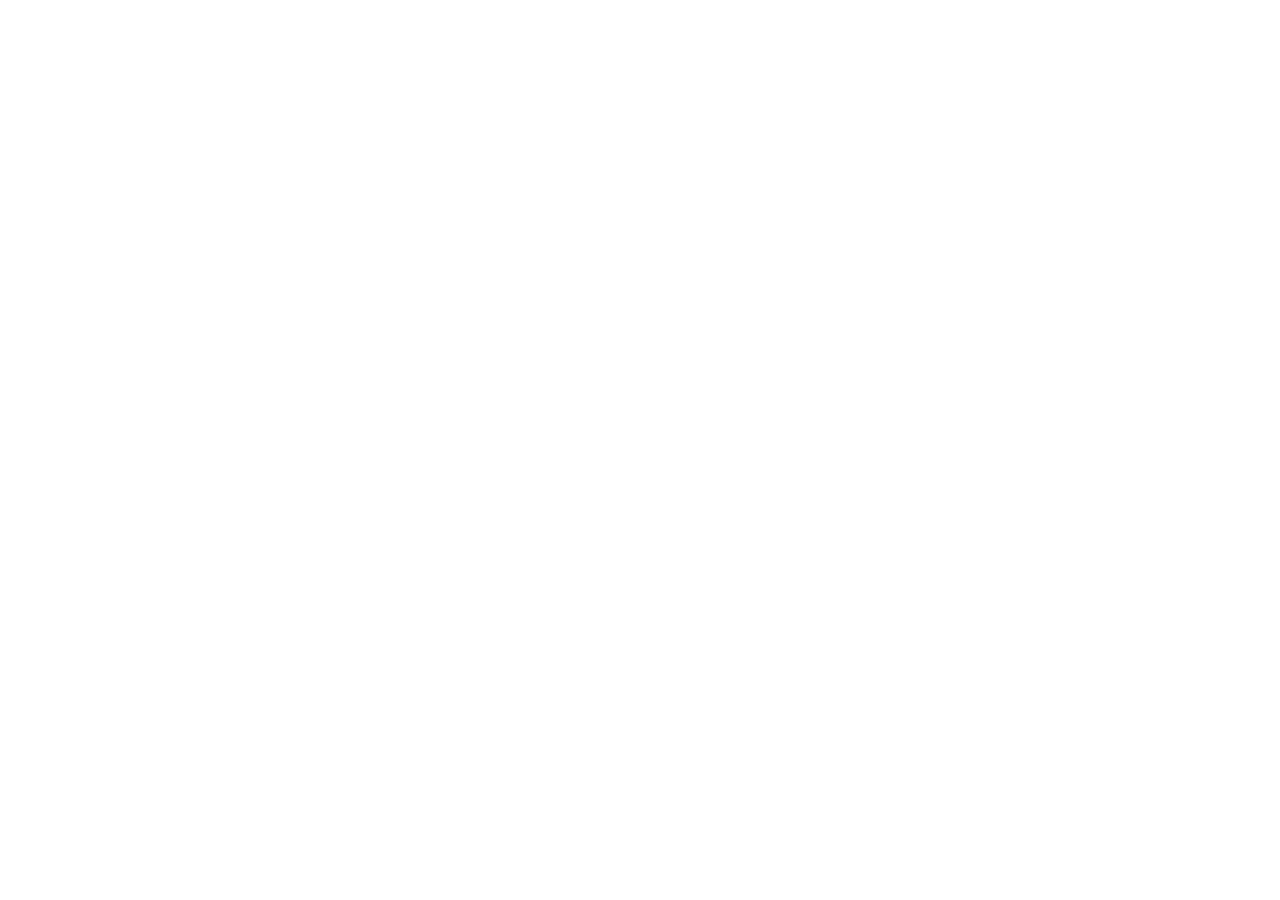
==== commit b930992d: "feat: redirect" ====
--- a/index.html
+++ b/index.html
@@ -1,37 +1,11 @@
-<!DOCTYPE html><html  lang="en"><head><meta charset="utf-8">
-<meta name="viewport" content="width=device-width, initial-scale=1">
-<style>@layer components;@font-face{font-display:swap;font-family:Figtree;font-style:normal;font-weight:300 900;src:url(/_nuxt/Figtree-VariableFont_wght.CuCnmeMh.ttf) format("truetype")}@font-face{font-display:swap;font-family:Figtree;font-style:italic;font-weight:300 900;src:url(/_nuxt/Figtree-Italic-VariableFont_wght.BKw5bOcC.ttf) format("truetype")}@layer properties{@supports ((-webkit-hyphens:none) and (not (margin-trim:inline))) or ((-moz-orient:inline) and (not (color:rgb(from red r g b)))){*,::backdrop,:after,:before{--tw-translate-x:0;--tw-translate-y:0;--tw-translate-z:0;--tw-rotate-x:initial;--tw-rotate-y:initial;--tw-rotate-z:initial;--tw-skew-x:initial;--tw-skew-y:initial;--tw-border-style:solid;--tw-leading:initial;--tw-font-weight:initial;--tw-tracking:initial;--tw-shadow:0 0 #0000;--tw-shadow-color:initial;--tw-shadow-alpha:100%;--tw-inset-shadow:0 0 #0000;--tw-inset-shadow-color:initial;--tw-inset-shadow-alpha:100%;--tw-ring-color:initial;--tw-ring-shadow:0 0 #0000;--tw-inset-ring-color:initial;--tw-inset-ring-shadow:0 0 #0000;--tw-ring-inset:initial;--tw-ring-offset-width:0px;--tw-ring-offset-color:#fff;--tw-ring-offset-shadow:0 0 #0000;--tw-outline-style:solid;--tw-duration:initial;--tw-ease:initial;--tw-scale-x:1;--tw-scale-y:1;--tw-scale-z:1}}}@layer theme{:host,:root{--font-sans:ui-sans-serif,system-ui,sans-serif,"Apple Color Emoji","Segoe UI Emoji","Segoe UI Symbol","Noto Color Emoji";--font-mono:ui-monospace,SFMono-Regular,Menlo,Monaco,Consolas,"Liberation Mono","Courier New",monospace;--color-black:#000;--color-white:#fff;--spacing:.25rem;--container-xl:36rem;--text-sm:.875rem;--text-sm--line-height:1.42857;--text-lg:1.125rem;--text-lg--line-height:1.55556;--text-xl:1.25rem;--text-xl--line-height:1.4;--text-2xl:1.5rem;--text-2xl--line-height:1.33333;--text-3xl:1.875rem;--text-3xl--line-height:1.2;--text-4xl:2.25rem;--text-4xl--line-height:1.11111;--text-5xl:3rem;--text-5xl--line-height:1;--text-6xl:3.75rem;--text-6xl--line-height:1;--font-weight-normal:400;--font-weight-medium:500;--font-weight-bold:700;--tracking-tighter:-.05em;--tracking-tight:-.025em;--leading-tight:1.25;--leading-snug:1.375;--leading-normal:1.5;--radius-sm:.25rem;--radius-2xl:1rem;--ease-in:cubic-bezier(.4,0,1,1);--ease-out:cubic-bezier(0,0,.2,1);--default-transition-duration:.15s;--default-transition-timing-function:cubic-bezier(.4,0,.2,1);--default-font-family:var(--font-sans);--default-mono-font-family:var(--font-mono);--color-theme-dark:#030209;--color-theme-dark-2:#10151e;--color-theme-accent:#ff6e00;--color-theme-accent-hover:#e65705;--color-theme-light:#e5e5e5;--font-figtree:"Figtree",sans-serif}}@layer base{*,::backdrop,:after,:before{border:0 solid;box-sizing:border-box;margin:0;padding:0}::file-selector-button{border:0 solid;box-sizing:border-box;margin:0;padding:0}:host,html{-webkit-text-size-adjust:100%;font-family:var(--default-font-family,ui-sans-serif,system-ui,sans-serif,"Apple Color Emoji","Segoe UI Emoji","Segoe UI Symbol","Noto Color Emoji");font-feature-settings:var(--default-font-feature-settings,normal);font-variation-settings:var(--default-font-variation-settings,normal);line-height:1.5;-moz-tab-size:4;-o-tab-size:4;tab-size:4;-webkit-tap-highlight-color:transparent}hr{border-top-width:1px;color:inherit;height:0}abbr:where([title]){-webkit-text-decoration:underline dotted;text-decoration:underline dotted}h1,h2,h3,h4,h5,h6{font-size:inherit;font-weight:inherit}a{color:inherit;-webkit-text-decoration:inherit;text-decoration:inherit}b,strong{font-weight:bolder}code,kbd,pre,samp{font-family:var(--default-mono-font-family,ui-monospace,SFMono-Regular,Menlo,Monaco,Consolas,"Liberation Mono","Courier New",monospace);font-feature-settings:var(--default-mono-font-feature-settings,normal);font-size:1em;font-variation-settings:var(--default-mono-font-variation-settings,normal)}small{font-size:80%}sub,sup{font-size:75%;line-height:0;position:relative;vertical-align:baseline}sub{bottom:-.25em}sup{top:-.5em}table{border-collapse:collapse;border-color:inherit;text-indent:0}:-moz-focusring{outline:auto}progress{vertical-align:baseline}summary{display:list-item}menu,ol,ul{list-style:none}audio,canvas,embed,iframe,img,object,svg,video{display:block;vertical-align:middle}img,video{height:auto;max-width:100%}button,input,optgroup,select,textarea{background-color:#0000;border-radius:0;color:inherit;font:inherit;font-feature-settings:inherit;font-variation-settings:inherit;letter-spacing:inherit;opacity:1}::file-selector-button{background-color:#0000;border-radius:0;color:inherit;font:inherit;font-feature-settings:inherit;font-variation-settings:inherit;letter-spacing:inherit;opacity:1}:where(select:is([multiple],[size])) optgroup{font-weight:bolder}:where(select:is([multiple],[size])) optgroup option{padding-inline-start:20px}::file-selector-button{margin-inline-end:4px}::-moz-placeholder{opacity:1}::placeholder{opacity:1}@supports (not (-webkit-appearance:-apple-pay-button)) or (contain-intrinsic-size:1px){::-moz-placeholder{color:currentColor}::placeholder{color:currentColor}@supports (color:color-mix(in lab,red,red)){::-moz-placeholder{color:color-mix(in oklab,currentcolor 50%,transparent)}::placeholder{color:color-mix(in oklab,currentcolor 50%,transparent)}}}textarea{resize:vertical}::-webkit-search-decoration{-webkit-appearance:none}::-webkit-date-and-time-value{min-height:1lh;text-align:inherit}::-webkit-datetime-edit{display:inline-flex}::-webkit-datetime-edit-fields-wrapper{padding:0}::-webkit-datetime-edit,::-webkit-datetime-edit-year-field{padding-block:0}::-webkit-datetime-edit-day-field,::-webkit-datetime-edit-month-field{padding-block:0}::-webkit-datetime-edit-hour-field,::-webkit-datetime-edit-minute-field{padding-block:0}::-webkit-datetime-edit-millisecond-field,::-webkit-datetime-edit-second-field{padding-block:0}::-webkit-datetime-edit-meridiem-field{padding-block:0}:-moz-ui-invalid{box-shadow:none}button,input:where([type=button],[type=reset],[type=submit]){-webkit-appearance:button;-moz-appearance:button;appearance:button}::file-selector-button{-webkit-appearance:button;-moz-appearance:button;appearance:button}::-webkit-inner-spin-button,::-webkit-outer-spin-button{height:auto}[hidden]:where(:not([hidden=until-found])){display:none!important}}@layer utilities{.invisible{visibility:hidden}.absolute{position:absolute}.fixed{position:fixed}.relative{position:relative}.inset-0{inset:calc(var(--spacing)*0)}.top-0{top:calc(var(--spacing)*0)}.right-6{right:calc(var(--spacing)*6)}.bottom-0{bottom:calc(var(--spacing)*0)}.bottom-10{bottom:calc(var(--spacing)*10)}.left-0{left:calc(var(--spacing)*0)}.left-8{left:calc(var(--spacing)*8)}.-z-10{z-index:-10}.z-10{z-index:10}.z-50{z-index:50}.z-\[45\]{z-index:45}.z-\[999\]{z-index:999}.col-span-2{grid-column:span 2/span 2}.mx-auto{margin-inline:auto}.prose{color:var(--tw-prose-body);max-width:65ch}.prose :where(p):not(:where([class~=not-prose],[class~=not-prose] *)){margin-bottom:1.25em;margin-top:1.25em}.prose :where([class~=lead]):not(:where([class~=not-prose],[class~=not-prose] *)){color:var(--tw-prose-lead);font-size:1.25em;line-height:1.6;margin-bottom:1.2em;margin-top:1.2em}.prose :where(a):not(:where([class~=not-prose],[class~=not-prose] *)){color:var(--tw-prose-links);font-weight:500;text-decoration:underline}.prose :where(strong):not(:where([class~=not-prose],[class~=not-prose] *)){color:var(--tw-prose-bold);font-weight:600}.prose :where(a strong):not(:where([class~=not-prose],[class~=not-prose] *)),.prose :where(blockquote strong):not(:where([class~=not-prose],[class~=not-prose] *)),.prose :where(thead th strong):not(:where([class~=not-prose],[class~=not-prose] *)){color:inherit}.prose :where(ol):not(:where([class~=not-prose],[class~=not-prose] *)){list-style-type:decimal;margin-bottom:1.25em;margin-top:1.25em;padding-inline-start:1.625em}.prose :where(ol[type=A]):not(:where([class~=not-prose],[class~=not-prose] *)){list-style-type:upper-alpha}.prose :where(ol[type=a]):not(:where([class~=not-prose],[class~=not-prose] *)){list-style-type:lower-alpha}.prose :where(ol[type=A s]):not(:where([class~=not-prose],[class~=not-prose] *)){list-style-type:upper-alpha}.prose :where(ol[type=a s]):not(:where([class~=not-prose],[class~=not-prose] *)){list-style-type:lower-alpha}.prose :where(ol[type=I]):not(:where([class~=not-prose],[class~=not-prose] *)){list-style-type:upper-roman}.prose :where(ol[type=i]):not(:where([class~=not-prose],[class~=not-prose] *)){list-style-type:lower-roman}.prose :where(ol[type=I s]):not(:where([class~=not-prose],[class~=not-prose] *)){list-style-type:upper-roman}.prose :where(ol[type=i s]):not(:where([class~=not-prose],[class~=not-prose] *)){list-style-type:lower-roman}.prose :where(ol[type="1"]):not(:where([class~=not-prose],[class~=not-prose] *)){list-style-type:decimal}.prose :where(ul):not(:where([class~=not-prose],[class~=not-prose] *)){list-style-type:disc;margin-bottom:1.25em;margin-top:1.25em;padding-inline-start:1.625em}.prose :where(ol>li):not(:where([class~=not-prose],[class~=not-prose] *))::marker{color:var(--tw-prose-counters);font-weight:400}.prose :where(ul>li):not(:where([class~=not-prose],[class~=not-prose] *))::marker{color:var(--tw-prose-bullets)}.prose :where(dt):not(:where([class~=not-prose],[class~=not-prose] *)){color:var(--tw-prose-headings);font-weight:600;margin-top:1.25em}.prose :where(hr):not(:where([class~=not-prose],[class~=not-prose] *)){border-color:var(--tw-prose-hr);border-top-width:1px;margin-bottom:3em;margin-top:3em}.prose :where(blockquote):not(:where([class~=not-prose],[class~=not-prose] *)){border-inline-start-color:var(--tw-prose-quote-borders);border-inline-start-width:.25rem;color:var(--tw-prose-quotes);font-style:italic;font-weight:500;margin-bottom:1.6em;margin-top:1.6em;padding-inline-start:1em;quotes:"“""”""‘""’"}.prose :where(blockquote p:first-of-type):not(:where([class~=not-prose],[class~=not-prose] *)):before{content:open-quote}.prose :where(blockquote p:last-of-type):not(:where([class~=not-prose],[class~=not-prose] *)):after{content:close-quote}.prose :where(h1):not(:where([class~=not-prose],[class~=not-prose] *)){color:var(--tw-prose-headings);font-size:2.25em;font-weight:800;line-height:1.11111;margin-bottom:.888889em;margin-top:0}.prose :where(h1 strong):not(:where([class~=not-prose],[class~=not-prose] *)){color:inherit;font-weight:900}.prose :where(h2):not(:where([class~=not-prose],[class~=not-prose] *)){color:var(--tw-prose-headings);font-size:1.5em;font-weight:700;line-height:1.33333;margin-bottom:1em;margin-top:2em}.prose :where(h2 strong):not(:where([class~=not-prose],[class~=not-prose] *)){color:inherit;font-weight:800}.prose :where(h3):not(:where([class~=not-prose],[class~=not-prose] *)){color:var(--tw-prose-headings);font-size:1.25em;font-weight:600;line-height:1.6;margin-bottom:.6em;margin-top:1.6em}.prose :where(h3 strong):not(:where([class~=not-prose],[class~=not-prose] *)){color:inherit;font-weight:700}.prose :where(h4):not(:where([class~=not-prose],[class~=not-prose] *)){color:var(--tw-prose-headings);font-weight:600;line-height:1.5;margin-bottom:.5em;margin-top:1.5em}.prose :where(h4 strong):not(:where([class~=not-prose],[class~=not-prose] *)){color:inherit;font-weight:700}.prose :where(img):not(:where([class~=not-prose],[class~=not-prose] *)){margin-bottom:2em;margin-top:2em}.prose :where(picture):not(:where([class~=not-prose],[class~=not-prose] *)){display:block;margin-bottom:2em;margin-top:2em}.prose :where(video):not(:where([class~=not-prose],[class~=not-prose] *)){margin-bottom:2em;margin-top:2em}.prose :where(kbd):not(:where([class~=not-prose],[class~=not-prose] *)){border-radius:.3125rem;box-shadow:0 0 0 1px rgb(var(--tw-prose-kbd-shadows)/10%),0 3px rgb(var(--tw-prose-kbd-shadows)/10%);color:var(--tw-prose-kbd);font-family:inherit;font-size:.875em;font-weight:500;padding-inline-end:.375em;padding-bottom:.1875em;padding-top:.1875em;padding-inline-start:.375em}.prose :where(code):not(:where([class~=not-prose],[class~=not-prose] *)){color:var(--tw-prose-code);font-size:.875em;font-weight:600}.prose :where(code):not(:where([class~=not-prose],[class~=not-prose] *)):after,.prose :where(code):not(:where([class~=not-prose],[class~=not-prose] *)):before{content:"`"}.prose :where(a code):not(:where([class~=not-prose],[class~=not-prose] *)),.prose :where(h1 code):not(:where([class~=not-prose],[class~=not-prose] *)){color:inherit}.prose :where(h2 code):not(:where([class~=not-prose],[class~=not-prose] *)){color:inherit;font-size:.875em}.prose :where(h3 code):not(:where([class~=not-prose],[class~=not-prose] *)){color:inherit;font-size:.9em}.prose :where(blockquote code):not(:where([class~=not-prose],[class~=not-prose] *)),.prose :where(h4 code):not(:where([class~=not-prose],[class~=not-prose] *)),.prose :where(thead th code):not(:where([class~=not-prose],[class~=not-prose] *)){color:inherit}.prose :where(pre):not(:where([class~=not-prose],[class~=not-prose] *)){background-color:var(--tw-prose-pre-bg);border-radius:.375rem;color:var(--tw-prose-pre-code);font-size:.875em;font-weight:400;line-height:1.71429;margin-bottom:1.71429em;margin-top:1.71429em;overflow-x:auto;padding-inline-end:1.14286em;padding-bottom:.857143em;padding-top:.857143em;padding-inline-start:1.14286em}.prose :where(pre code):not(:where([class~=not-prose],[class~=not-prose] *)){background-color:#0000;border-radius:0;border-width:0;color:inherit;font-family:inherit;font-size:inherit;font-weight:inherit;line-height:inherit;padding:0}.prose :where(pre code):not(:where([class~=not-prose],[class~=not-prose] *)):after,.prose :where(pre code):not(:where([class~=not-prose],[class~=not-prose] *)):before{content:none}.prose :where(table):not(:where([class~=not-prose],[class~=not-prose] *)){font-size:.875em;line-height:1.71429;margin-bottom:2em;margin-top:2em;table-layout:auto;width:100%}.prose :where(thead):not(:where([class~=not-prose],[class~=not-prose] *)){border-bottom-color:var(--tw-prose-th-borders);border-bottom-width:1px}.prose :where(thead th):not(:where([class~=not-prose],[class~=not-prose] *)){color:var(--tw-prose-headings);font-weight:600;padding-inline-end:.571429em;padding-bottom:.571429em;padding-inline-start:.571429em;vertical-align:bottom}.prose :where(tbody tr):not(:where([class~=not-prose],[class~=not-prose] *)){border-bottom-color:var(--tw-prose-td-borders);border-bottom-width:1px}.prose :where(tbody tr:last-child):not(:where([class~=not-prose],[class~=not-prose] *)){border-bottom-width:0}.prose :where(tbody td):not(:where([class~=not-prose],[class~=not-prose] *)){vertical-align:baseline}.prose :where(tfoot):not(:where([class~=not-prose],[class~=not-prose] *)){border-top-color:var(--tw-prose-th-borders);border-top-width:1px}.prose :where(tfoot td):not(:where([class~=not-prose],[class~=not-prose] *)){vertical-align:top}.prose :where(th,td):not(:where([class~=not-prose],[class~=not-prose] *)){text-align:start}.prose :where(figure>*):not(:where([class~=not-prose],[class~=not-prose] *)){margin-bottom:0;margin-top:0}.prose :where(figcaption):not(:where([class~=not-prose],[class~=not-prose] *)){color:var(--tw-prose-captions);font-size:.875em;line-height:1.42857;margin-top:.857143em}.prose{--tw-prose-body:oklch(37.3% .034 259.733);--tw-prose-headings:oklch(21% .034 264.665);--tw-prose-lead:oklch(44.6% .03 256.802);--tw-prose-links:oklch(21% .034 264.665);--tw-prose-bold:oklch(21% .034 264.665);--tw-prose-counters:oklch(55.1% .027 264.364);--tw-prose-bullets:oklch(87.2% .01 258.338);--tw-prose-hr:oklch(92.8% .006 264.531);--tw-prose-quotes:oklch(21% .034 264.665);--tw-prose-quote-borders:oklch(92.8% .006 264.531);--tw-prose-captions:oklch(55.1% .027 264.364);--tw-prose-kbd:oklch(21% .034 264.665);--tw-prose-kbd-shadows:NaN NaN NaN;--tw-prose-code:oklch(21% .034 264.665);--tw-prose-pre-code:oklch(92.8% .006 264.531);--tw-prose-pre-bg:oklch(27.8% .033 256.848);--tw-prose-th-borders:oklch(87.2% .01 258.338);--tw-prose-td-borders:oklch(92.8% .006 264.531);--tw-prose-invert-body:oklch(87.2% .01 258.338);--tw-prose-invert-headings:#fff;--tw-prose-invert-lead:oklch(70.7% .022 261.325);--tw-prose-invert-links:#fff;--tw-prose-invert-bold:#fff;--tw-prose-invert-counters:oklch(70.7% .022 261.325);--tw-prose-invert-bullets:oklch(44.6% .03 256.802);--tw-prose-invert-hr:oklch(37.3% .034 259.733);--tw-prose-invert-quotes:oklch(96.7% .003 264.542);--tw-prose-invert-quote-borders:oklch(37.3% .034 259.733);--tw-prose-invert-captions:oklch(70.7% .022 261.325);--tw-prose-invert-kbd:#fff;--tw-prose-invert-kbd-shadows:255 255 255;--tw-prose-invert-code:#fff;--tw-prose-invert-pre-code:oklch(87.2% .01 258.338);--tw-prose-invert-pre-bg:#00000080;--tw-prose-invert-th-borders:oklch(44.6% .03 256.802);--tw-prose-invert-td-borders:oklch(37.3% .034 259.733);font-size:1rem;line-height:1.75}.prose :where(picture>img):not(:where([class~=not-prose],[class~=not-prose] *)){margin-bottom:0;margin-top:0}.prose :where(li):not(:where([class~=not-prose],[class~=not-prose] *)){margin-bottom:.5em;margin-top:.5em}.prose :where(ol>li):not(:where([class~=not-prose],[class~=not-prose] *)),.prose :where(ul>li):not(:where([class~=not-prose],[class~=not-prose] *)){padding-inline-start:.375em}.prose :where(.prose>ul>li p):not(:where([class~=not-prose],[class~=not-prose] *)){margin-bottom:.75em;margin-top:.75em}.prose :where(.prose>ul>li>p:first-child):not(:where([class~=not-prose],[class~=not-prose] *)){margin-top:1.25em}.prose :where(.prose>ul>li>p:last-child):not(:where([class~=not-prose],[class~=not-prose] *)){margin-bottom:1.25em}.prose :where(.prose>ol>li>p:first-child):not(:where([class~=not-prose],[class~=not-prose] *)){margin-top:1.25em}.prose :where(.prose>ol>li>p:last-child):not(:where([class~=not-prose],[class~=not-prose] *)){margin-bottom:1.25em}.prose :where(ul ul,ul ol,ol ul,ol ol):not(:where([class~=not-prose],[class~=not-prose] *)){margin-bottom:.75em;margin-top:.75em}.prose :where(dl):not(:where([class~=not-prose],[class~=not-prose] *)){margin-bottom:1.25em;margin-top:1.25em}.prose :where(dd):not(:where([class~=not-prose],[class~=not-prose] *)){margin-top:.5em;padding-inline-start:1.625em}.prose :where(h2+*):not(:where([class~=not-prose],[class~=not-prose] *)),.prose :where(h3+*):not(:where([class~=not-prose],[class~=not-prose] *)),.prose :where(h4+*):not(:where([class~=not-prose],[class~=not-prose] *)),.prose :where(hr+*):not(:where([class~=not-prose],[class~=not-prose] *)){margin-top:0}.prose :where(thead th:first-child):not(:where([class~=not-prose],[class~=not-prose] *)){padding-inline-start:0}.prose :where(thead th:last-child):not(:where([class~=not-prose],[class~=not-prose] *)){padding-inline-end:0}.prose :where(tbody td,tfoot td):not(:where([class~=not-prose],[class~=not-prose] *)){padding-inline-end:.571429em;padding-bottom:.571429em;padding-top:.571429em;padding-inline-start:.571429em}.prose :where(tbody td:first-child,tfoot td:first-child):not(:where([class~=not-prose],[class~=not-prose] *)){padding-inline-start:0}.prose :where(tbody td:last-child,tfoot td:last-child):not(:where([class~=not-prose],[class~=not-prose] *)){padding-inline-end:0}.prose :where(figure):not(:where([class~=not-prose],[class~=not-prose] *)){margin-bottom:2em;margin-top:2em}.prose :where(.prose>:first-child):not(:where([class~=not-prose],[class~=not-prose] *)){margin-top:0}.prose :where(.prose>:last-child):not(:where([class~=not-prose],[class~=not-prose] *)){margin-bottom:0}.mt-1{margin-top:calc(var(--spacing)*1)}.mt-1\.5{margin-top:calc(var(--spacing)*1.5)}.mt-2{margin-top:calc(var(--spacing)*2)}.mt-3{margin-top:calc(var(--spacing)*3)}.mt-4{margin-top:calc(var(--spacing)*4)}.mt-5{margin-top:calc(var(--spacing)*5)}.mt-6{margin-top:calc(var(--spacing)*6)}.mt-8{margin-top:calc(var(--spacing)*8)}.mt-12{margin-top:calc(var(--spacing)*12)}.mt-16{margin-top:calc(var(--spacing)*16)}.mt-20{margin-top:calc(var(--spacing)*20)}.mb-2{margin-bottom:calc(var(--spacing)*2)}.ml-1{margin-left:calc(var(--spacing)*1)}.ml-2{margin-left:calc(var(--spacing)*2)}.block{display:block}.flex{display:flex}.grid{display:grid}.hidden{display:none}.size-12{height:calc(var(--spacing)*12);width:calc(var(--spacing)*12)}.size-16{height:calc(var(--spacing)*16);width:calc(var(--spacing)*16)}.size-full{height:100%;width:100%}.h-6{height:calc(var(--spacing)*6)}.h-8{height:calc(var(--spacing)*8)}.h-\[100dvh\]{height:100dvh}.h-\[100vh\]{height:100vh}.h-\[calc\(100dvh-96px\)\]{height:calc(100dvh - 96px)}.h-full{height:100%}.h-max{height:-moz-max-content;height:max-content}.min-h-\[400px\]{min-height:400px}.w-4{width:calc(var(--spacing)*4)}.w-5{width:calc(var(--spacing)*5)}.w-6{width:calc(var(--spacing)*6)}.w-8{width:calc(var(--spacing)*8)}.w-\[75\%\]{width:75%}.w-\[100vw\]{width:100vw}.w-\[180px\]{width:180px}.w-\[250px\]{width:250px}.w-full{width:100%}.max-w-max{max-width:-moz-max-content;max-width:max-content}.max-w-none{max-width:none}.max-w-xl{max-width:var(--container-xl)}.shrink-0{flex-shrink:0}.-translate-x-36{--tw-translate-x:calc(var(--spacing)*-36)}.-translate-x-36,.translate-x-0{translate:var(--tw-translate-x)var(--tw-translate-y)}.translate-x-0{--tw-translate-x:calc(var(--spacing)*0)}.transform{transform:var(--tw-rotate-x,)var(--tw-rotate-y,)var(--tw-rotate-z,)var(--tw-skew-x,)var(--tw-skew-y,)}.cursor-default{cursor:default}.cursor-pointer{cursor:pointer}.grid-cols-1{grid-template-columns:repeat(1,minmax(0,1fr))}.grid-cols-2{grid-template-columns:repeat(2,minmax(0,1fr))}.flex-col{flex-direction:column}.flex-wrap{flex-wrap:wrap}.flex-wrap-reverse{flex-wrap:wrap-reverse}.items-center{align-items:center}.justify-between{justify-content:space-between}.justify-center{justify-content:center}.justify-evenly{justify-content:space-evenly}.gap-2{gap:calc(var(--spacing)*2)}.gap-2\.5{gap:calc(var(--spacing)*2.5)}.gap-3{gap:calc(var(--spacing)*3)}.gap-4{gap:calc(var(--spacing)*4)}.gap-6{gap:calc(var(--spacing)*6)}.gap-12{gap:calc(var(--spacing)*12)}.gap-y-2{row-gap:calc(var(--spacing)*2)}.rounded-2xl{border-radius:var(--radius-2xl)}.rounded-full{border-radius:3.40282e+38px}.rounded-sm{border-radius:var(--radius-sm)}.border{border-style:var(--tw-border-style);border-width:1px}.bg-black\/50{background-color:#00000080}@supports (color:color-mix(in lab,red,red)){.bg-black\/50{background-color:color-mix(in oklab,var(--color-black)50%,transparent)}}.bg-theme-accent{background-color:var(--color-theme-accent)}.bg-theme-accent\/25{background-color:#ff6e0040}@supports (color:color-mix(in lab,red,red)){.bg-theme-accent\/25{background-color:color-mix(in oklab,var(--color-theme-accent)25%,transparent)}}.bg-theme-dark-2{background-color:var(--color-theme-dark-2)}.bg-white{background-color:var(--color-white)}.p-2{padding:calc(var(--spacing)*2)}.p-3{padding:calc(var(--spacing)*3)}.p-4{padding:calc(var(--spacing)*4)}.p-7{padding:calc(var(--spacing)*7)}.px-3{padding-inline:calc(var(--spacing)*3)}.px-6{padding-inline:calc(var(--spacing)*6)}.py-1{padding-block:calc(var(--spacing)*1)}.py-1\.5{padding-block:calc(var(--spacing)*1.5)}.py-3{padding-block:calc(var(--spacing)*3)}.py-6{padding-block:calc(var(--spacing)*6)}.py-10{padding-block:calc(var(--spacing)*10)}.pt-1\.5{padding-top:calc(var(--spacing)*1.5)}.pt-8{padding-top:calc(var(--spacing)*8)}.pt-12{padding-top:calc(var(--spacing)*12)}.pb-8{padding-bottom:calc(var(--spacing)*8)}.pb-20{padding-bottom:calc(var(--spacing)*20)}.pb-32{padding-bottom:calc(var(--spacing)*32)}.text-center{text-align:center}.text-2xl{font-size:var(--text-2xl);line-height:var(--tw-leading,var(--text-2xl--line-height))}.text-3xl{font-size:var(--text-3xl);line-height:var(--tw-leading,var(--text-3xl--line-height))}.text-4xl{font-size:var(--text-4xl);line-height:var(--tw-leading,var(--text-4xl--line-height))}.text-6xl{font-size:var(--text-6xl);line-height:var(--tw-leading,var(--text-6xl--line-height))}.text-lg{font-size:var(--text-lg);line-height:var(--tw-leading,var(--text-lg--line-height))}.text-sm{font-size:var(--text-sm);line-height:var(--tw-leading,var(--text-sm--line-height))}.text-xl{font-size:var(--text-xl);line-height:var(--tw-leading,var(--text-xl--line-height))}.leading-\[0\.9\]{--tw-leading:.9;line-height:.9}.leading-\[1\.2\]{--tw-leading:1.2;line-height:1.2}.leading-normal{--tw-leading:var(--leading-normal);line-height:var(--leading-normal)}.leading-snug{--tw-leading:var(--leading-snug);line-height:var(--leading-snug)}.leading-tight{--tw-leading:var(--leading-tight);line-height:var(--leading-tight)}.font-bold{--tw-font-weight:var(--font-weight-bold);font-weight:var(--font-weight-bold)}.font-medium{--tw-font-weight:var(--font-weight-medium);font-weight:var(--font-weight-medium)}.font-normal{--tw-font-weight:var(--font-weight-normal);font-weight:var(--font-weight-normal)}.tracking-\[-1px\]{--tw-tracking:-1px;letter-spacing:-1px}.tracking-tight{--tw-tracking:var(--tracking-tight);letter-spacing:var(--tracking-tight)}.tracking-tighter{--tw-tracking:var(--tracking-tighter);letter-spacing:var(--tracking-tighter)}.text-theme-accent{color:var(--color-theme-accent)}.text-theme-dark{color:var(--color-theme-dark)}.text-theme-light{color:var(--color-theme-light)}.text-white{color:var(--color-white)}.uppercase{text-transform:uppercase}.italic{font-style:italic}.underline{text-decoration-line:underline}.opacity-0{opacity:0}.opacity-75{opacity:.75}.opacity-80{opacity:.8}.opacity-100{opacity:1}.shadow-lg{--tw-shadow:0 10px 15px -3px var(--tw-shadow-color,#0000001a),0 4px 6px -4px var(--tw-shadow-color,#0000001a);box-shadow:var(--tw-inset-shadow),var(--tw-inset-ring-shadow),var(--tw-ring-offset-shadow),var(--tw-ring-shadow),var(--tw-shadow)}.outline-2{outline-style:var(--tw-outline-style);outline-width:2px}.outline-theme-accent\/50{outline-color:#ff6e0080}@supports (color:color-mix(in lab,red,red)){.outline-theme-accent\/50{outline-color:color-mix(in oklab,var(--color-theme-accent)50%,transparent)}}.transition{transition-duration:var(--tw-duration,var(--default-transition-duration));transition-property:color,background-color,border-color,outline-color,text-decoration-color,fill,stroke,--tw-gradient-from,--tw-gradient-via,--tw-gradient-to,opacity,box-shadow,transform,translate,scale,rotate,filter,backdrop-filter,display,visibility,content-visibility,overlay,pointer-events;transition-timing-function:var(--tw-ease,var(--default-transition-timing-function))}.transition-all{transition-duration:var(--tw-duration,var(--default-transition-duration));transition-property:all;transition-timing-function:var(--tw-ease,var(--default-transition-timing-function))}.transition-colors{transition-duration:var(--tw-duration,var(--default-transition-duration));transition-property:color,background-color,border-color,outline-color,text-decoration-color,fill,stroke,--tw-gradient-from,--tw-gradient-via,--tw-gradient-to;transition-timing-function:var(--tw-ease,var(--default-transition-timing-function))}.transition-opacity{transition-duration:var(--tw-duration,var(--default-transition-duration));transition-property:opacity;transition-timing-function:var(--tw-ease,var(--default-transition-timing-function))}.transition-transform{transition-duration:var(--tw-duration,var(--default-transition-duration));transition-property:transform,translate,scale,rotate;transition-timing-function:var(--tw-ease,var(--default-transition-timing-function))}.duration-150{--tw-duration:.15s;transition-duration:.15s}.ease-in{--tw-ease:var(--ease-in);transition-timing-function:var(--ease-in)}.ease-out{--tw-ease:var(--ease-out);transition-timing-function:var(--ease-out)}.prose-invert{--tw-prose-body:var(--tw-prose-invert-body);--tw-prose-headings:var(--tw-prose-invert-headings);--tw-prose-lead:var(--tw-prose-invert-lead);--tw-prose-links:var(--tw-prose-invert-links);--tw-prose-bold:var(--tw-prose-invert-bold);--tw-prose-counters:var(--tw-prose-invert-counters);--tw-prose-bullets:var(--tw-prose-invert-bullets);--tw-prose-hr:var(--tw-prose-invert-hr);--tw-prose-quotes:var(--tw-prose-invert-quotes);--tw-prose-quote-borders:var(--tw-prose-invert-quote-borders);--tw-prose-captions:var(--tw-prose-invert-captions);--tw-prose-kbd:var(--tw-prose-invert-kbd);--tw-prose-kbd-shadows:var(--tw-prose-invert-kbd-shadows);--tw-prose-code:var(--tw-prose-invert-code);--tw-prose-pre-code:var(--tw-prose-invert-pre-code);--tw-prose-pre-bg:var(--tw-prose-invert-pre-bg);--tw-prose-th-borders:var(--tw-prose-invert-th-borders);--tw-prose-td-borders:var(--tw-prose-invert-td-borders)}@media(hover:hover){.group-hover\:opacity-5:is(:where(.group):hover *){opacity:.05}.hover\:scale-110:hover{--tw-scale-x:110%;--tw-scale-y:110%;--tw-scale-z:110%;scale:var(--tw-scale-x)var(--tw-scale-y)}.hover\:scale-120:hover{--tw-scale-x:120%;--tw-scale-y:120%;--tw-scale-z:120%;scale:var(--tw-scale-x)var(--tw-scale-y)}.hover\:-rotate-6:hover{rotate:-6deg}.hover\:bg-theme-accent-hover:hover{background-color:var(--color-theme-accent-hover)}.hover\:text-theme-light:hover{color:var(--color-theme-light)}.hover\:opacity-100:hover{opacity:1}}@media(min-width:40rem){.sm\:block{display:block}}@media(min-width:48rem){.md\:right-8{right:calc(var(--spacing)*8)}.md\:bottom-6{bottom:calc(var(--spacing)*6)}.md\:mx-auto{margin-inline:auto}.md\:mt-4{margin-top:calc(var(--spacing)*4)}.md\:mt-5{margin-top:calc(var(--spacing)*5)}.md\:mt-8{margin-top:calc(var(--spacing)*8)}.md\:mt-12{margin-top:calc(var(--spacing)*12)}.md\:mt-16{margin-top:calc(var(--spacing)*16)}.md\:mt-32{margin-top:calc(var(--spacing)*32)}.md\:mb-1{margin-bottom:calc(var(--spacing)*1)}.md\:mb-6{margin-bottom:calc(var(--spacing)*6)}.md\:ml-0{margin-left:calc(var(--spacing)*0)}.md\:block{display:block}.md\:flex{display:flex}.md\:hidden{display:none}.md\:h-\[calc\(100dvh-120px\)\]{height:calc(100dvh - 120px)}.md\:w-\[230px\]{width:230px}.md\:w-max{width:-moz-max-content;width:max-content}.md\:items-center{align-items:center}.md\:items-end{align-items:flex-end}.md\:justify-center{justify-content:center}.md\:gap-12{gap:calc(var(--spacing)*12)}.md\:p-8{padding:calc(var(--spacing)*8)}.md\:py-10{padding-block:calc(var(--spacing)*10)}.md\:py-12{padding-block:calc(var(--spacing)*12)}.md\:pt-20{padding-top:calc(var(--spacing)*20)}.md\:pb-24{padding-bottom:calc(var(--spacing)*24)}.md\:text-center{text-align:center}.md\:text-2xl{font-size:var(--text-2xl);line-height:var(--tw-leading,var(--text-2xl--line-height))}.md\:text-3xl{font-size:var(--text-3xl);line-height:var(--tw-leading,var(--text-3xl--line-height))}.md\:text-5xl{font-size:var(--text-5xl);line-height:var(--tw-leading,var(--text-5xl--line-height))}.md\:opacity-75{opacity:.75}}@media(min-width:64rem){.lg\:mx-0{margin-inline:calc(var(--spacing)*0)}.lg\:w-\[200px\]{width:200px}.lg\:grid-cols-2{grid-template-columns:repeat(2,minmax(0,1fr))}.lg\:gap-8{gap:calc(var(--spacing)*8)}}@media(min-width:80rem){.xl\:mt-16{margin-top:calc(var(--spacing)*16)}.xl\:mt-20{margin-top:calc(var(--spacing)*20)}}.common-container{width:100%}@media(min-width:40rem){.common-container{max-width:40rem}}@media(min-width:48rem){.common-container{max-width:48rem}}@media(min-width:64rem){.common-container{max-width:64rem}}@media(min-width:80rem){.common-container{max-width:80rem}}@media(min-width:96rem){.common-container{max-width:96rem}}.common-container{margin-inline:auto;padding-inline:calc(var(--spacing)*6)}@media(min-width:48rem){.common-container{padding-inline:calc(var(--spacing)*8)}}@media(min-width:64rem){.common-container{padding-inline:calc(var(--spacing)*12)}}@media(min-width:80rem){.common-container{padding-inline:calc(var(--spacing)*16)}}@media(min-width:96rem){.common-container{padding-inline:calc(var(--spacing)*24)}}}html{scroll-behavior:smooth}body{background-color:var(--color-theme-dark-2);color:var(--color-white);font-family:var(--font-figtree)}@property --tw-translate-x{syntax:"*";inherits:false;initial-value:0}@property --tw-translate-y{syntax:"*";inherits:false;initial-value:0}@property --tw-translate-z{syntax:"*";inherits:false;initial-value:0}@property --tw-rotate-x{syntax:"*";inherits:false}@property --tw-rotate-y{syntax:"*";inherits:false}@property --tw-rotate-z{syntax:"*";inherits:false}@property --tw-skew-x{syntax:"*";inherits:false}@property --tw-skew-y{syntax:"*";inherits:false}@property --tw-border-style{syntax:"*";inherits:false;initial-value:solid}@property --tw-leading{syntax:"*";inherits:false}@property --tw-font-weight{syntax:"*";inherits:false}@property --tw-tracking{syntax:"*";inherits:false}@property --tw-shadow{syntax:"*";inherits:false;initial-value:0 0 #0000}@property --tw-shadow-color{syntax:"*";inherits:false}@property --tw-shadow-alpha{syntax:"<percentage>";inherits:false;initial-value:100%}@property --tw-inset-shadow{syntax:"*";inherits:false;initial-value:0 0 #0000}@property --tw-inset-shadow-color{syntax:"*";inherits:false}@property --tw-inset-shadow-alpha{syntax:"<percentage>";inherits:false;initial-value:100%}@property --tw-ring-color{syntax:"*";inherits:false}@property --tw-ring-shadow{syntax:"*";inherits:false;initial-value:0 0 #0000}@property --tw-inset-ring-color{syntax:"*";inherits:false}@property --tw-inset-ring-shadow{syntax:"*";inherits:false;initial-value:0 0 #0000}@property --tw-ring-inset{syntax:"*";inherits:false}@property --tw-ring-offset-width{syntax:"<length>";inherits:false;initial-value:0}@property --tw-ring-offset-color{syntax:"*";inherits:false;initial-value:#fff}@property --tw-ring-offset-shadow{syntax:"*";inherits:false;initial-value:0 0 #0000}@property --tw-outline-style{syntax:"*";inherits:false;initial-value:solid}@property --tw-duration{syntax:"*";inherits:false}@property --tw-ease{syntax:"*";inherits:false}@property --tw-scale-x{syntax:"*";inherits:false;initial-value:1}@property --tw-scale-y{syntax:"*";inherits:false;initial-value:1}@property --tw-scale-z{syntax:"*";inherits:false;initial-value:1}</style>
-<style>.loader[data-v-a4e1c492]{animation:spin-a4e1c492 4s linear infinite}@keyframes spin-a4e1c492{to{transform:rotate(1turn)}}.fade-enter-active[data-v-a4e1c492],.fade-leave-active[data-v-a4e1c492]{transition:opacity .4s ease}.fade-enter-from[data-v-a4e1c492],.fade-leave-to[data-v-a4e1c492]{opacity:0}</style>
-<style>.nav-link-underline[data-v-d4bf72b4]{display:inline-block;overflow:hidden;position:relative}.nav-underline[data-v-d4bf72b4]{background:var(--color-theme-accent);bottom:2px;height:3px;left:0;pointer-events:none;position:absolute;transform:scaleX(0);transform-origin:left;transition:transform .3s cubic-bezier(.4,0,.2,1);width:100%;z-index:1}.nav-link-underline:hover .nav-underline[data-v-d4bf72b4]{transform:scaleX(1)}</style>
-<style>.link-underline[data-v-0744428f]{position:relative}.underline[data-v-0744428f]{background:var(--color-theme-accent);bottom:-2px;height:3px;left:0;pointer-events:none;position:absolute;transform:scaleX(0);transform-origin:left;transition:transform .3s cubic-bezier(.4,0,.2,1);width:100%;z-index:1}.link-underline:hover .underline[data-v-0744428f]{transform:scaleX(1)}</style>
-<style>.email-link-underline[data-v-be47341a]{display:inline-block;overflow:hidden;position:relative}.email-underline[data-v-be47341a]{pointer-events:none;transform:scaleX(0);transform-origin:left;transition:transform .3s cubic-bezier(.4,0,.2,1)}.email-mobile-underline[data-v-be47341a],.email-underline[data-v-be47341a]{background:var(--color-theme-accent);bottom:2px;height:3px;left:0;position:absolute;width:100%;z-index:1}.email-link-underline:hover .email-underline[data-v-be47341a]{transform:scaleX(1)}</style>
-<style>.fade-enter-active[data-v-64acb8e5],.fade-leave-active[data-v-64acb8e5]{transition:opacity .3s}.fade-enter-from[data-v-64acb8e5],.fade-leave-to[data-v-64acb8e5]{opacity:0}.fade-enter-to[data-v-64acb8e5],.fade-leave-from[data-v-64acb8e5]{opacity:1}</style>
-<link rel="stylesheet" href="/_nuxt/entry.D1ACjiqE.css" crossorigin>
-<link rel="stylesheet" href="/_nuxt/default.a3TH30mI.css" crossorigin>
-<link rel="stylesheet" href="/_nuxt/index.BR1q2vlO.css" crossorigin>
-<link rel="preload" as="fetch" crossorigin="anonymous" href="/_payload.json?d0817ad9-23e8-43ba-8a6d-2ccabcfa3201">
-<link rel="modulepreload" as="script" crossorigin href="/_nuxt/Bg8Q3ebN.js">
-<link rel="modulepreload" as="script" crossorigin href="/_nuxt/BEDP1G_u.js">
-<link rel="modulepreload" as="script" crossorigin href="/_nuxt/CcbpH17s.js">
-<link rel="modulepreload" as="script" crossorigin href="/_nuxt/BA_UNKPY.js">
-<link rel="modulepreload" as="script" crossorigin href="/_nuxt/N700Jlf2.js">
-<link rel="preload" as="fetch" fetchpriority="low" crossorigin="anonymous" href="/_nuxt/builds/meta/d0817ad9-23e8-43ba-8a6d-2ccabcfa3201.json">
-<link rel="icon" type="image/x-icon" href="/favicon.ico">
-<link rel="icon" type="image/png" sizes="32x32" href="/favicon-32x32.png">
-<link rel="icon" type="image/png" sizes="16x16" href="/favicon-16x16.png">
-<link rel="apple-touch-icon" href="/apple-touch-icon.png">
-<link rel="manifest" href="/site.webmanifest">
-<meta property="og:type" content="website">
-<meta name="robots" content="index, follow, max-image-preview:large, max-snippet:-1, max-video-preview:-1">
-<meta property="og:image" content="https://skrauz.dev/ogimage.png">
-<script type="module" src="/_nuxt/Bg8Q3ebN.js" crossorigin></script>
-<title>Sebastian Krauzowicz - Web Developer</title>
-<meta name="description" content="Strona portfolio">
-<meta name="twitter:card" content="summary_large_image">
-<meta property="og:title" data-infer="" content="Sebastian Krauzowicz - Web Developer">
-<meta property="og:description" data-infer="" content="Strona portfolio">
-<link rel="canonical" href="https://skrauz.dev/">
-<meta property="og:url" content="https://skrauz.dev/">
-<meta property="og:site_name" content="Sebastian Krauzowicz - Web Developer"></head><body><div id="__nuxt"><!--[--><div class="fixed size-full inset-0 z-[999] flex items-center justify-center bg-theme-dark-2" data-v-a4e1c492><div class="size-16 text-theme-accent loader" data-v-a4e1c492><svg viewBox="0 0 24 24" fill="none" xmlns="http://www.w3.org/2000/svg" data-v-a4e1c492><path d="M22 9H2M6 17.5L8.5 15L6 12.5M11 17.5L15 17.5M2 7.8L2 16.2C2 17.8802 2 18.7202 2.32698 19.362C2.6146 19.9265 3.07354 20.3854 3.63803 20.673C4.27976 21 5.11984 21 6.8 21H17.2C18.8802 21 19.7202 21 20.362 20.673C20.9265 20.3854 21.3854 19.9265 21.673 19.362C22 18.7202 22 17.8802 22 16.2V7.8C22 6.11984 22 5.27977 21.673 4.63803C21.3854 4.07354 20.9265 3.6146 20.362 3.32698C19.7202 3 18.8802 3 17.2 3L6.8 3C5.11984 3 4.27976 3 3.63803 3.32698C3.07354 3.6146 2.6146 4.07354 2.32698 4.63803C2 5.27976 2 6.11984 2 7.8Z" stroke="currentColor" stroke-width="2" stroke-linecap="round" stroke-linejoin="round" data-v-a4e1c492></path></svg></div></div><div></div><!--[--><div class="fixed w-[100vw] h-[100vh] top-0 left-0 -z-10"><canvas class="size-full opacity-80" id="canvas"></canvas></div><!--[--><nav class="common-container w-full flex md:items-end items-center justify-between md:py-10 py-6" data-v-d4bf72b4><a aria-current="page" href="/" class="router-link-active router-link-exact-active navbar-fade-in md:mb-1" aria-label="Go to homepage" data-v-d4bf72b4><img onerror="this.setAttribute(&#39;data-error&#39;, 1)" alt="Skrauz.dev logo" data-nuxt-img srcset="/_ipx/_/img/logo.png 1x, /_ipx/_/img/logo.png 2x" class="w-[180px] lg:w-[200px]" src="/_ipx/_/img/logo.png" data-v-d4bf72b4></a><div class="items-center gap-4 lg:gap-8 hidden md:flex" data-v-d4bf72b4><a aria-current="page" href="/#oferta" class="router-link-active router-link-exact-active navbar-fade-in text-xl font-bold tracking-tighter relative group nav-link-underline transition-colors" data-v-d4bf72b4><span class="text-theme-accent" data-v-d4bf72b4>/</span>Oferta<span class="nav-underline" data-v-d4bf72b4></span></a><a aria-current="page" href="/#projekty" class="router-link-active router-link-exact-active navbar-fade-in text-xl font-bold tracking-tighter relative group nav-link-underline transition-colors" data-v-d4bf72b4><span class="text-theme-accent" data-v-d4bf72b4>/</span>Projekty <span class="nav-underline" data-v-d4bf72b4></span></a><a aria-current="page" href="/#doswiadczenie" class="router-link-active router-link-exact-active navbar-fade-in text-xl font-bold tracking-tighter relative group nav-link-underline transition-colors" data-v-d4bf72b4><span class="text-theme-accent" data-v-d4bf72b4>/</span>Doświadczenie <span class="nav-underline" data-v-d4bf72b4></span></a><a aria-current="page" href="/#kontakt" class="router-link-active router-link-exact-active navbar-fade-in text-xl font-bold tracking-tighter relative group nav-link-underline transition-colors" data-v-d4bf72b4><span class="text-theme-accent" data-v-d4bf72b4>/</span>Kontakt <span class="nav-underline" data-v-d4bf72b4></span></a></div><button class="navbar-fade-in md:hidden p-2 cursor-pointer transition-colors hover:text-theme-light" aria-label="Toggle Menu" data-v-d4bf72b4><svg xmlns="http://www.w3.org/2000/svg" class="h-8 w-6 text-text-dark-1" fill="none" viewBox="0 0 24 24" stroke="currentColor" data-v-d4bf72b4><path stroke-linecap="round" stroke-linejoin="round" stroke-width="2" d="M4 6h16M4 12h16M4 18h16" data-v-d4bf72b4></path></svg></button></nav><!----><!----><!--]--><main><!--[--><!--[--><div class="h-[calc(100dvh-96px)] md:h-[calc(100dvh-120px)] relative flex flex-col justify-center pb-8 md:pb-24"><div class="relative"><div class="common-container"><div class="hero flex flex-col items-center"><h2 class="text-6xl font-bold text-center leading-[0.9] tracking-[-1px] fade-in"><span class="text-theme-accent"> S</span>ebastian<span class="text-theme-accent"> Krauz</span>owicz </h2><h1 class="fade-in uppercase mt-5 md:mt-4 text-2xl leading-tight mx-auto text-center text-theme-light"> Strony internetowe<br><span class="text-theme-accent">które pracują dla ciebie</span></h1><a href="#oferta" class="fade-in mt-5 md:mt-5 transition-colors hover:bg-theme-accent-hover rounded-full py-1.5 px-6 flex items-center gap-2.5 bg-theme-accent text-theme-dark max-w-max" aria-label="Go to contact section"><p class="font-bold text-2xl leading-[1.2] tracking-tight"> Sprawdź ofertę </p></a></div></div><div class="social-links absolute left-8 mt-1 hidden md:block top-0"><div class="flex flex-col items-center gap-3"><div class="opacity-75 transition-opacity hover:opacity-100"><a href="https://www.linkedin.com/in/skrauz/" rel="noopener noreferrer" target="_blank" class="fade-in block cursor-pointer" aria-label="Visit LinkedIn profile"><img onerror="this.setAttribute(&#39;data-error&#39;, 1)" alt="LinkedIn logo" data-nuxt-img srcset="/_ipx/_/img/socials/linkedin.svg 1x, /_ipx/_/img/socials/linkedin.svg 2x" class="w-8" src="/_ipx/_/img/socials/linkedin.svg"></a></div><div class="opacity-75 transition-opacity hover:opacity-100"><a href="https://github.com/Skrauz" rel="noopener noreferrer" target="_blank" class="fade-in block cursor-pointer" aria-label="Visit GitHub profile"><img onerror="this.setAttribute(&#39;data-error&#39;, 1)" alt="GitHub logo" data-nuxt-img srcset="/_ipx/_/img/socials/github.svg 1x, /_ipx/_/img/socials/github.svg 2x" class="w-8" src="/_ipx/_/img/socials/github.svg"></a></div><div class="opacity-75 transition-opacity hover:opacity-100"><a href="https://www.instagram.com/skrauz_dev/" rel="noopener noreferrer" target="_blank" class="fade-in block cursor-pointer" aria-label="Visit Instagram profile"><img onerror="this.setAttribute(&#39;data-error&#39;, 1)" alt="Instagram logo" data-nuxt-img srcset="/_ipx/_/img/socials/instagram.svg 1x, /_ipx/_/img/socials/instagram.svg 2x" class="w-8" src="/_ipx/_/img/socials/instagram.svg"></a></div><div class="opacity-75 transition-opacity hover:opacity-100"><a href="mailto:contact@skrauz.dev" rel="noopener noreferrer" target="_blank" class="fade-in block cursor-pointer" aria-label="Send email to Sebastian Krauzowicz"><img onerror="this.setAttribute(&#39;data-error&#39;, 1)" alt="Email icon" data-nuxt-img srcset="/_ipx/_/img/socials/mail.svg 1x, /_ipx/_/img/socials/mail.svg 2x" class="w-8" src="/_ipx/_/img/socials/mail.svg"></a></div></div></div></div><div class="fade-in arrow-flex w-full absolute bottom-0 left-0 flex justify-center"><button class="p-4 mb-2 md:mb-6 cursor-pointer transition-transform hover:scale-120" aria-label="Scroll to next section"><img onerror="this.setAttribute(&#39;data-error&#39;, 1)" alt="Down arrow" data-nuxt-img srcset="/_ipx/_/img/hero-arrow.svg 1x, /_ipx/_/img/hero-arrow.svg 2x" class="w-5" src="/_ipx/_/img/hero-arrow.svg"></button></div></div><article class="common-container" id="oferta"><div class="pt-8 mt-16 md:pt-20 md:mt-16 flex gap-4 md:gap-12 min-h-[400px] w-full justify-between mx-auto"><div class="offer w-full"><h2 class="scroll-fade-in text-4xl md:text-5xl font-bold leading-[0.9] tracking-[-1px]"> Oferta </h2><div class="mt-6 md:mt-8 ml-1 flex w-full gap-4 md:ml-0"><div class="scroll-fade-in mt-1.5 animated-bar relative shrink-0 hidden md:block"><img onerror="this.setAttribute(&#39;data-error&#39;, 1)" data-nuxt-img srcset="/_ipx/_/img/stick_2.svg 1x, /_ipx/_/img/stick_2.svg 2x" class="w-5" src="/_ipx/_/img/stick_2.svg"></div><div class=""><div class="prose prose-invert text-white leading-normal max-w-none"><h3 class="scroll-fade-in uppercase text-theme-accent md:text-2xl text-xl font-normal"> Profesjonalne projekty <br>stron internetowych </h3><p class="scroll-fade-in font-bold mt-3">Profesjonalna strona internetowa to fundament zaufania Twoich klientów.</p><p class="scroll-fade-in">Pomagam firmom i&nbsp;markom budować silną, spójną i&nbsp;autentyczną obecność w&nbsp;sieci. Taką, która przyciąga uwagę i&nbsp;realnie wspiera rozwój biznesu.</p><p class="scroll-fade-in">Specjalizuję się w&nbsp;projektowaniu i&nbsp;wdrażaniu spersonalizowanych stron internetowych, które łączą wydajność, funkcjonalność, estetykę i&nbsp;SEO.</p><p class="scroll-fade-in">Co mogę dla Ciebie zrobić:</p><ul class="scroll-fade-in"><li>zaprojektuję stronę dopasowaną do&nbsp;Twojej branży i&nbsp;odbiorców,</li><li>zadbam o&nbsp;intuicyjną nawigację i&nbsp;przejrzystą strukturę treści,</li><li>przygotuję nowoczesny, responsywny design, działający na&nbsp;każdym urządzeniu,</li><li>zoptymalizuję stronę pod&nbsp;kątem szybkości i&nbsp;widoczności w&nbsp;wyszukiwarkach,</li><li>doradzę, jak najlepiej wykorzystać stronę do&nbsp;rozwoju Twojej działalności.</li></ul><p class="scroll-fade-in">Każdy projekt tworzę z&nbsp;myślą o&nbsp;Twoich celach biznesowych. Analizuję potrzeby, dobieram rozwiązania i&nbsp;dbam o&nbsp;każdy detal.</p><p class="scroll-fade-in"><strong>Silna obecność Twojej marki w&nbsp;Internecie to wiarygodność, zainteresowanie nowych klientów i&nbsp;przewaga nad&nbsp;konkurencją.</strong></p><p class="scroll-fade-in">Pozytywne efekty to cel w&nbsp;każdej mojej współpracy.</p></div><a href="#kontakt" class="scroll-fade-in md:mx-auto lg:mx-0 mt-8 md:mt-8 transition-colors hover:bg-theme-accent-hover rounded-full py-1.5 px-6 flex items-center gap-2.5 bg-theme-accent text-theme-dark md:w-max w-full" aria-label="Go to contact section"><p class="font-bold text-2xl leading-[1.2] tracking-tight text-center mx-auto"> Skontaktuj się ze mną </p></a></div></div></div></div></article><div class="common-container" id="projekty" data-v-0744428f><div class="pt-12 mt-12 md:pt-20 md:mt-12 xl:mt-20 flex gap-4 md:gap-12 min-h-[400px] w-full justify-between mx-auto" data-v-0744428f><div class="w-full" data-v-0744428f><h2 class="scroll-fade-in text-4xl md:text-5xl font-bold leading-[0.9] tracking-[-1px] text-center" data-v-0744428f> Projekty </h2><div class="projects gap-6 mt-12 md:mt-12 xl:mt-20 grid grid-cols-1 lg:grid-cols-2" data-v-0744428f><!--[--><div class="project-panel md:p-8 p-7 relative group h-max" data-v-0744428f><div class="absolute top-0 left-0 size-full p-3 -z-10" data-v-0744428f><div class="bg-white transition-all opacity-0 group-hover:opacity-5 size-full rounded-2xl" data-v-0744428f></div></div><img onerror="this.setAttribute(&#39;data-error&#39;, 1)" alt="Decorative frame border" data-nuxt-img srcset="/_ipx/_/img/frame_small.svg 1x, /_ipx/_/img/frame_small.svg 2x" class="-z-10 absolute top-0 left-0 md:w-[230px] w-[250px]" src="/_ipx/_/img/frame_small.svg" data-v-0744428f><div class="project-header flex items-center gap-3 max-w-max" data-v-0744428f><h3 class="project-name text-2xl md:text-3xl font-bold leading-[0.9] tracking-[-1px] text-center" data-v-0744428f>Projekt Portfolio Kancelarii Adwokackiej</h3></div><div class="project-body flex flex-col gap-4 mt-5" data-v-0744428f><div class="w-full shrink-0" data-v-0744428f><img onerror="this.setAttribute(&#39;data-error&#39;, 1)" alt="Screenshot of Projekt Portfolio Kancelarii Adwokackiej project" data-nuxt-img srcset="/_ipx/_/img/projects/kancelaria-adwokacka-skrauz.png 1x, /_ipx/_/img/projects/kancelaria-adwokacka-skrauz.png 2x" class="w-full" src="/_ipx/_/img/projects/kancelaria-adwokacka-skrauz.png" data-v-0744428f></div><p class="project-description leading-snug" data-v-0744428f>Design i&nbsp;realizacja nowoczesnej, responsywnej strony prezentującej ofertę i&nbsp;specjalizacje kancelarii, zbudowanej głównie w&nbsp;oparciu o&nbsp;WordPress i&nbsp;Elementor.</p><div class="flex gap-6" data-v-0744428f><a href="https://skrauz.github.io/portfolio-kancelaria-adwokacka/" rel="noopener noreferrer" target="_blank" class="link-underline max-w-max mt-2 flex items-center gap-2 text-xl font-bold leading-[0.9] tracking-[-1px]" aria-label="Zobacz Projekt Portfolio Kancelarii Adwokackiej na żywo" data-v-0744428f><p data-v-0744428f>Zobacz na żywo</p><div class="w-4" data-v-0744428f><svg xmlns="http://www.w3.org/2000/svg" viewBox="0 0 512 512" data-v-0744428f><path fill="currentColor" d="M320 0c-17.7 0-32 14.3-32 32s14.3 32 32 32l82.7 0-201.4 201.4c-12.5 12.5-12.5 32.8 0 45.3s32.8 12.5 45.3 0L448 109.3 448 192c0 17.7 14.3 32 32 32s32-14.3 32-32l0-160c0-17.7-14.3-32-32-32L320 0zM80 96C35.8 96 0 131.8 0 176L0 432c0 44.2 35.8 80 80 80l256 0c44.2 0 80-35.8 80-80l0-80c0-17.7-14.3-32-32-32s-32 14.3-32 32l0 80c0 8.8-7.2 16-16 16L80 448c-8.8 0-16-7.2-16-16l0-256c0-8.8 7.2-16 16-16l80 0c17.7 0 32-14.3 32-32s-14.3-32-32-32L80 96z" data-v-0744428f></path></svg></div><span class="underline" data-v-0744428f></span></a><!----></div></div><div class="project-information mt-6" data-v-0744428f><div class="grid grid-cols-2 gap-4" data-v-0744428f><div class="col-span-2" data-v-0744428f><h4 class="text-2xl font-bold leading-[0.9] tracking-[-1px]" data-v-0744428f> Technologie </h4><ul class="technologies flex flex-wrap gap-3 mt-4" data-v-0744428f><!--[--><li class="project-technology max-w-max cursor-default" data-v-0744428f><p class="rounded-full font-bold text-theme-accent bg-theme-accent/25 px-3 py-1 transition-transform hover:scale-110 hover:-rotate-6" data-v-0744428f>Wordpress</p></li><li class="project-technology max-w-max cursor-default" data-v-0744428f><p class="rounded-full font-bold text-theme-accent bg-theme-accent/25 px-3 py-1 transition-transform hover:scale-110 hover:-rotate-6" data-v-0744428f>Elementor</p></li><li class="project-technology max-w-max cursor-default" data-v-0744428f><p class="rounded-full font-bold text-theme-accent bg-theme-accent/25 px-3 py-1 transition-transform hover:scale-110 hover:-rotate-6" data-v-0744428f>CSS</p></li><li class="project-technology max-w-max cursor-default" data-v-0744428f><p class="rounded-full font-bold text-theme-accent bg-theme-accent/25 px-3 py-1 transition-transform hover:scale-110 hover:-rotate-6" data-v-0744428f>Penpot</p></li><li class="project-technology max-w-max cursor-default" data-v-0744428f><p class="rounded-full font-bold text-theme-accent bg-theme-accent/25 px-3 py-1 transition-transform hover:scale-110 hover:-rotate-6" data-v-0744428f>Local By Flywheel</p></li><!--]--></ul></div></div></div></div><div class="project-panel md:p-8 p-7 relative group h-max" data-v-0744428f><div class="absolute top-0 left-0 size-full p-3 -z-10" data-v-0744428f><div class="bg-white transition-all opacity-0 group-hover:opacity-5 size-full rounded-2xl" data-v-0744428f></div></div><img onerror="this.setAttribute(&#39;data-error&#39;, 1)" alt="Decorative frame border" data-nuxt-img srcset="/_ipx/_/img/frame_small.svg 1x, /_ipx/_/img/frame_small.svg 2x" class="-z-10 absolute top-0 left-0 md:w-[230px] w-[250px]" src="/_ipx/_/img/frame_small.svg" data-v-0744428f><div class="project-header flex items-center gap-3 max-w-max" data-v-0744428f><h3 class="project-name text-2xl md:text-3xl font-bold leading-[0.9] tracking-[-1px] text-center" data-v-0744428f>Strona Skrauz.dev v2</h3></div><div class="project-body flex flex-col gap-4 mt-5" data-v-0744428f><div class="outline-theme-accent/50 outline-2 rounded-sm w-full shrink-0" data-v-0744428f><img onerror="this.setAttribute(&#39;data-error&#39;, 1)" alt="Screenshot of Strona Skrauz.dev v2 project" data-nuxt-img srcset="/_ipx/_/img/projects/portfoliov2.png 1x, /_ipx/_/img/projects/portfoliov2.png 2x" class="w-full" src="/_ipx/_/img/projects/portfoliov2.png" data-v-0744428f></div><p class="project-description leading-snug" data-v-0744428f>Druga wersja mojej strony stworzona z&nbsp;myślą o&nbsp;czytelnej i&nbsp;profesjonalnej prezentacji moich projektów i&nbsp;oferty.</p><div class="flex gap-6" data-v-0744428f><a href="https://skrauz.dev" rel="noopener noreferrer" target="_blank" class="link-underline max-w-max mt-2 flex items-center gap-2 text-xl font-bold leading-[0.9] tracking-[-1px]" aria-label="Zobacz Strona Skrauz.dev v2 na żywo" data-v-0744428f><p data-v-0744428f>Zobacz na żywo</p><div class="w-4" data-v-0744428f><svg xmlns="http://www.w3.org/2000/svg" viewBox="0 0 512 512" data-v-0744428f><path fill="currentColor" d="M320 0c-17.7 0-32 14.3-32 32s14.3 32 32 32l82.7 0-201.4 201.4c-12.5 12.5-12.5 32.8 0 45.3s32.8 12.5 45.3 0L448 109.3 448 192c0 17.7 14.3 32 32 32s32-14.3 32-32l0-160c0-17.7-14.3-32-32-32L320 0zM80 96C35.8 96 0 131.8 0 176L0 432c0 44.2 35.8 80 80 80l256 0c44.2 0 80-35.8 80-80l0-80c0-17.7-14.3-32-32-32s-32 14.3-32 32l0 80c0 8.8-7.2 16-16 16L80 448c-8.8 0-16-7.2-16-16l0-256c0-8.8 7.2-16 16-16l80 0c17.7 0 32-14.3 32-32s-14.3-32-32-32L80 96z" data-v-0744428f></path></svg></div><span class="underline" data-v-0744428f></span></a><a href="https://github.com/Skrauz/portfolio-site-v2" rel="noopener noreferrer" target="_blank" class="link-underline max-w-max mt-2 flex items-center gap-2 text-xl font-bold leading-[0.9] tracking-[-1px]" aria-label="Zobacz Strona Skrauz.dev v2 na GitHub" data-v-0744428f><p data-v-0744428f>Github</p><img onerror="this.setAttribute(&#39;data-error&#39;, 1)" alt="GitHub logo" data-nuxt-img srcset="/_ipx/_/img/socials/github.svg 1x, /_ipx/_/img/socials/github.svg 2x" class="w-4" src="/_ipx/_/img/socials/github.svg" data-v-0744428f><span class="underline" data-v-0744428f></span></a></div></div><div class="project-information mt-6" data-v-0744428f><div class="grid grid-cols-2 gap-4" data-v-0744428f><div class="col-span-2" data-v-0744428f><h4 class="text-2xl font-bold leading-[0.9] tracking-[-1px]" data-v-0744428f> Technologie </h4><ul class="technologies flex flex-wrap gap-3 mt-4" data-v-0744428f><!--[--><li class="project-technology max-w-max cursor-default" data-v-0744428f><p class="rounded-full font-bold text-theme-accent bg-theme-accent/25 px-3 py-1 transition-transform hover:scale-110 hover:-rotate-6" data-v-0744428f>Nuxt</p></li><li class="project-technology max-w-max cursor-default" data-v-0744428f><p class="rounded-full font-bold text-theme-accent bg-theme-accent/25 px-3 py-1 transition-transform hover:scale-110 hover:-rotate-6" data-v-0744428f>TailwindCSS</p></li><li class="project-technology max-w-max cursor-default" data-v-0744428f><p class="rounded-full font-bold text-theme-accent bg-theme-accent/25 px-3 py-1 transition-transform hover:scale-110 hover:-rotate-6" data-v-0744428f>SCSS</p></li><li class="project-technology max-w-max cursor-default" data-v-0744428f><p class="rounded-full font-bold text-theme-accent bg-theme-accent/25 px-3 py-1 transition-transform hover:scale-110 hover:-rotate-6" data-v-0744428f>Typescript</p></li><li class="project-technology max-w-max cursor-default" data-v-0744428f><p class="rounded-full font-bold text-theme-accent bg-theme-accent/25 px-3 py-1 transition-transform hover:scale-110 hover:-rotate-6" data-v-0744428f>GSAP</p></li><!--]--></ul></div></div></div></div><div class="project-panel md:p-8 p-7 relative group h-max" data-v-0744428f><div class="absolute top-0 left-0 size-full p-3 -z-10" data-v-0744428f><div class="bg-white transition-all opacity-0 group-hover:opacity-5 size-full rounded-2xl" data-v-0744428f></div></div><img onerror="this.setAttribute(&#39;data-error&#39;, 1)" alt="Decorative frame border" data-nuxt-img srcset="/_ipx/_/img/frame_small.svg 1x, /_ipx/_/img/frame_small.svg 2x" class="-z-10 absolute top-0 left-0 md:w-[230px] w-[250px]" src="/_ipx/_/img/frame_small.svg" data-v-0744428f><div class="project-header flex items-center gap-3 max-w-max" data-v-0744428f><h3 class="project-name text-2xl md:text-3xl font-bold leading-[0.9] tracking-[-1px] text-center" data-v-0744428f>Skrauzodoro Tracker</h3></div><div class="project-body flex flex-col gap-4 mt-5" data-v-0744428f><div class="w-full shrink-0" data-v-0744428f><img onerror="this.setAttribute(&#39;data-error&#39;, 1)" alt="Screenshot of Skrauzodoro Tracker project" data-nuxt-img srcset="/_ipx/_/img/projects/skrauzodoro.png 1x, /_ipx/_/img/projects/skrauzodoro.png 2x" class="w-full" src="/_ipx/_/img/projects/skrauzodoro.png" data-v-0744428f></div><p class="project-description leading-snug" data-v-0744428f>Skrauzodoro Tracker to konfigurowalne narzędzie do&nbsp;śledzenia i&nbsp;zarządzania czasem pracy, zbudowane w&nbsp;oparciu o&nbsp;stack MEAN (MongoDB, ExpressJS, Angular, NodeJS). Aplikacja powstała z&nbsp;mojej potrzeby posiadania prostego rozwiązania do&nbsp;śledzenia pracy, umożliwiającego dalszą analizę zebranych danych. Aplikacja umożliwia śledzenie czasu poświęconego na&nbsp;konkretne zadania i&nbsp;projekty przy&nbsp;użyciu klasycznego stopera lub&nbsp;techniki pomodoro.</p><div class="flex gap-6" data-v-0744428f><a href="https://skrauzodoro-tracker-skrauz.vercel.app/" rel="noopener noreferrer" target="_blank" class="link-underline max-w-max mt-2 flex items-center gap-2 text-xl font-bold leading-[0.9] tracking-[-1px]" aria-label="Zobacz Skrauzodoro Tracker na żywo" data-v-0744428f><p data-v-0744428f>Zobacz na żywo</p><div class="w-4" data-v-0744428f><svg xmlns="http://www.w3.org/2000/svg" viewBox="0 0 512 512" data-v-0744428f><path fill="currentColor" d="M320 0c-17.7 0-32 14.3-32 32s14.3 32 32 32l82.7 0-201.4 201.4c-12.5 12.5-12.5 32.8 0 45.3s32.8 12.5 45.3 0L448 109.3 448 192c0 17.7 14.3 32 32 32s32-14.3 32-32l0-160c0-17.7-14.3-32-32-32L320 0zM80 96C35.8 96 0 131.8 0 176L0 432c0 44.2 35.8 80 80 80l256 0c44.2 0 80-35.8 80-80l0-80c0-17.7-14.3-32-32-32s-32 14.3-32 32l0 80c0 8.8-7.2 16-16 16L80 448c-8.8 0-16-7.2-16-16l0-256c0-8.8 7.2-16 16-16l80 0c17.7 0 32-14.3 32-32s-14.3-32-32-32L80 96z" data-v-0744428f></path></svg></div><span class="underline" data-v-0744428f></span></a><a href="https://github.com/Skrauz/Skrauzodoro-Tracker-Browser.git" rel="noopener noreferrer" target="_blank" class="link-underline max-w-max mt-2 flex items-center gap-2 text-xl font-bold leading-[0.9] tracking-[-1px]" aria-label="Zobacz Skrauzodoro Tracker na GitHub" data-v-0744428f><p data-v-0744428f>Github</p><img onerror="this.setAttribute(&#39;data-error&#39;, 1)" alt="GitHub logo" data-nuxt-img srcset="/_ipx/_/img/socials/github.svg 1x, /_ipx/_/img/socials/github.svg 2x" class="w-4" src="/_ipx/_/img/socials/github.svg" data-v-0744428f><span class="underline" data-v-0744428f></span></a></div></div><div class="project-information mt-6" data-v-0744428f><div class="grid grid-cols-2 gap-4" data-v-0744428f><div class="col-span-2" data-v-0744428f><h4 class="text-2xl font-bold leading-[0.9] tracking-[-1px]" data-v-0744428f> Technologie </h4><ul class="technologies flex flex-wrap gap-3 mt-4" data-v-0744428f><!--[--><li class="project-technology max-w-max cursor-default" data-v-0744428f><p class="rounded-full font-bold text-theme-accent bg-theme-accent/25 px-3 py-1 transition-transform hover:scale-110 hover:-rotate-6" data-v-0744428f>Angular</p></li><li class="project-technology max-w-max cursor-default" data-v-0744428f><p class="rounded-full font-bold text-theme-accent bg-theme-accent/25 px-3 py-1 transition-transform hover:scale-110 hover:-rotate-6" data-v-0744428f>SCSS</p></li><li class="project-technology max-w-max cursor-default" data-v-0744428f><p class="rounded-full font-bold text-theme-accent bg-theme-accent/25 px-3 py-1 transition-transform hover:scale-110 hover:-rotate-6" data-v-0744428f>MongoDB</p></li><li class="project-technology max-w-max cursor-default" data-v-0744428f><p class="rounded-full font-bold text-theme-accent bg-theme-accent/25 px-3 py-1 transition-transform hover:scale-110 hover:-rotate-6" data-v-0744428f>Node</p></li><li class="project-technology max-w-max cursor-default" data-v-0744428f><p class="rounded-full font-bold text-theme-accent bg-theme-accent/25 px-3 py-1 transition-transform hover:scale-110 hover:-rotate-6" data-v-0744428f>ChartJS</p></li><li class="project-technology max-w-max cursor-default" data-v-0744428f><p class="rounded-full font-bold text-theme-accent bg-theme-accent/25 px-3 py-1 transition-transform hover:scale-110 hover:-rotate-6" data-v-0744428f>Typescript</p></li><!--]--></ul></div></div></div></div><!--]--></div></div></div></div><article class="common-container" id="doswiadczenie"><div class="pt-8 mt-16 md:pt-20 md:mt-16 flex gap-4 md:gap-12 min-h-[400px] w-full justify-between mx-auto"><div class="scroll-fade-in mt-1.5 md:mt-5 animated-bar relative shrink-0 hidden md:block"><img onerror="this.setAttribute(&#39;data-error&#39;, 1)" data-nuxt-img srcset="/_ipx/_/img/stick_2.svg 1x, /_ipx/_/img/stick_2.svg 2x" class="w-5" src="/_ipx/_/img/stick_2.svg"></div><div class="scroll-fade-in mt-1.5 animated-bar relative shrink-0 md:hidden"><img onerror="this.setAttribute(&#39;data-error&#39;, 1)" data-nuxt-img srcset="/_ipx/_/img/stick_3.svg 1x, /_ipx/_/img/stick_3.svg 2x" class="w-6" src="/_ipx/_/img/stick_3.svg"></div><div class="experience"><h2 class="scroll-fade-in text-4xl md:text-5xl font-bold leading-[0.9] tracking-[-1px] md:text-center"> Doświadczenie </h2><div class="mt-12 flex flex-col w-full gap-12 xl:mt-16 md:items-center"><!--[--><div class="position-panel max-w-xl"><h3 class="text-2xl font-bold leading-[0.9] tracking-[-1px] md:text-center"><span class="text-theme-accent">Web Developer</span> w 234.studio</h3><p class="mt-1 text-lg italic text-theme-light uppercase md:text-center">2023 - 2025</p><ul class="technologies flex flex-wrap gap-3 mt-3 md:justify-center"><!--[--><li class="position-technology max-w-max cursor-default"><p class="rounded-full font-bold text-theme-accent bg-theme-accent/25 px-3 py-1 transition-transform hover:scale-110 hover:-rotate-6">Nuxt</p></li><li class="position-technology max-w-max cursor-default"><p class="rounded-full font-bold text-theme-accent bg-theme-accent/25 px-3 py-1 transition-transform hover:scale-110 hover:-rotate-6">Angular</p></li><li class="position-technology max-w-max cursor-default"><p class="rounded-full font-bold text-theme-accent bg-theme-accent/25 px-3 py-1 transition-transform hover:scale-110 hover:-rotate-6">Typescript</p></li><li class="position-technology max-w-max cursor-default"><p class="rounded-full font-bold text-theme-accent bg-theme-accent/25 px-3 py-1 transition-transform hover:scale-110 hover:-rotate-6">TailwindCSS</p></li><li class="position-technology max-w-max cursor-default"><p class="rounded-full font-bold text-theme-accent bg-theme-accent/25 px-3 py-1 transition-transform hover:scale-110 hover:-rotate-6">Figma</p></li><li class="position-technology max-w-max cursor-default"><p class="rounded-full font-bold text-theme-accent bg-theme-accent/25 px-3 py-1 transition-transform hover:scale-110 hover:-rotate-6">Directus</p></li><li class="position-technology max-w-max cursor-default"><p class="rounded-full font-bold text-theme-accent bg-theme-accent/25 px-3 py-1 transition-transform hover:scale-110 hover:-rotate-6">Contentful</p></li><li class="position-technology max-w-max cursor-default"><p class="rounded-full font-bold text-theme-accent bg-theme-accent/25 px-3 py-1 transition-transform hover:scale-110 hover:-rotate-6">HTML</p></li><li class="position-technology max-w-max cursor-default"><p class="rounded-full font-bold text-theme-accent bg-theme-accent/25 px-3 py-1 transition-transform hover:scale-110 hover:-rotate-6">SCSS</p></li><li class="position-technology max-w-max cursor-default"><p class="rounded-full font-bold text-theme-accent bg-theme-accent/25 px-3 py-1 transition-transform hover:scale-110 hover:-rotate-6">Prestashop</p></li><li class="position-technology max-w-max cursor-default"><p class="rounded-full font-bold text-theme-accent bg-theme-accent/25 px-3 py-1 transition-transform hover:scale-110 hover:-rotate-6">Git</p></li><li class="position-technology max-w-max cursor-default"><p class="rounded-full font-bold text-theme-accent bg-theme-accent/25 px-3 py-1 transition-transform hover:scale-110 hover:-rotate-6">npm</p></li><!--]--></ul></div><div class="position-panel max-w-xl"><h3 class="text-2xl font-bold leading-[0.9] tracking-[-1px] md:text-center"><span class="text-theme-accent">Freelance Web Developer</span> w Skrauz.dev</h3><p class="mt-1 text-lg italic text-theme-light uppercase md:text-center">2023 - Present</p><ul class="technologies flex flex-wrap gap-3 mt-3 md:justify-center"><!--[--><li class="position-technology max-w-max cursor-default"><p class="rounded-full font-bold text-theme-accent bg-theme-accent/25 px-3 py-1 transition-transform hover:scale-110 hover:-rotate-6">Nuxt</p></li><li class="position-technology max-w-max cursor-default"><p class="rounded-full font-bold text-theme-accent bg-theme-accent/25 px-3 py-1 transition-transform hover:scale-110 hover:-rotate-6">Penpot</p></li><li class="position-technology max-w-max cursor-default"><p class="rounded-full font-bold text-theme-accent bg-theme-accent/25 px-3 py-1 transition-transform hover:scale-110 hover:-rotate-6">TailwindCSS</p></li><li class="position-technology max-w-max cursor-default"><p class="rounded-full font-bold text-theme-accent bg-theme-accent/25 px-3 py-1 transition-transform hover:scale-110 hover:-rotate-6">Greensock</p></li><li class="position-technology max-w-max cursor-default"><p class="rounded-full font-bold text-theme-accent bg-theme-accent/25 px-3 py-1 transition-transform hover:scale-110 hover:-rotate-6">Contentful</p></li><li class="position-technology max-w-max cursor-default"><p class="rounded-full font-bold text-theme-accent bg-theme-accent/25 px-3 py-1 transition-transform hover:scale-110 hover:-rotate-6">Angular</p></li><li class="position-technology max-w-max cursor-default"><p class="rounded-full font-bold text-theme-accent bg-theme-accent/25 px-3 py-1 transition-transform hover:scale-110 hover:-rotate-6">Typescript</p></li><li class="position-technology max-w-max cursor-default"><p class="rounded-full font-bold text-theme-accent bg-theme-accent/25 px-3 py-1 transition-transform hover:scale-110 hover:-rotate-6">HTML</p></li><li class="position-technology max-w-max cursor-default"><p class="rounded-full font-bold text-theme-accent bg-theme-accent/25 px-3 py-1 transition-transform hover:scale-110 hover:-rotate-6">SCSS</p></li><li class="position-technology max-w-max cursor-default"><p class="rounded-full font-bold text-theme-accent bg-theme-accent/25 px-3 py-1 transition-transform hover:scale-110 hover:-rotate-6">Git</p></li><li class="position-technology max-w-max cursor-default"><p class="rounded-full font-bold text-theme-accent bg-theme-accent/25 px-3 py-1 transition-transform hover:scale-110 hover:-rotate-6">npm</p></li><!--]--></ul></div><!--]--></div></div><div class="scroll-fade-in mt-1.5 md:mt-5 animated-bar relative shrink-0 hidden md:block"><img onerror="this.setAttribute(&#39;data-error&#39;, 1)" data-nuxt-img srcset="/_ipx/_/img/stick_2.svg 1x, /_ipx/_/img/stick_2.svg 2x" class="w-5" src="/_ipx/_/img/stick_2.svg"></div></div></article><div class="mt-20 md:mt-32" data-v-be47341a><article class="h-[100dvh] common-container" id="kontakt" data-v-be47341a><div class="flex flex-col justify-between py-10 h-full items-center" data-v-be47341a><div class="stick-scroll-fade-in relative shrink-0 md:block hidden" data-v-be47341a><img onerror="this.setAttribute(&#39;data-error&#39;, 1)" alt="Decorative stick graphic" data-nuxt-img srcset="/_ipx/_/img/contact_stick.svg 1x, /_ipx/_/img/contact_stick.svg 2x" class="h-6" src="/_ipx/_/img/contact_stick.svg" data-v-be47341a></div><div class="stick-scroll-fade-in relative shrink-0 hidden sm:block md:hidden" data-v-be47341a><img onerror="this.setAttribute(&#39;data-error&#39;, 1)" alt="Decorative stick graphic" data-nuxt-img srcset="/_ipx/_/img/small_contact_stick.svg 1x, /_ipx/_/img/small_contact_stick.svg 2x" class="h-6" src="/_ipx/_/img/small_contact_stick.svg" data-v-be47341a></div><div class="flex flex-col items-center justify-evenly h-full" data-v-be47341a><div class="header-panel flex flex-col items-center" data-v-be47341a><h1 class="scroll-fade-in text-4xl md:text-5xl font-bold leading-[0.9] tracking-[-1px] text-center" data-v-be47341a> Kontakt </h1><div class="scroll-fade-in text-xl mt-3 text-center font-medium" data-v-be47341a><p class="" data-v-be47341a><span class="text-theme-accent" data-v-be47341a>Masz pomysł</span> na projekt?</p><p class="" data-v-be47341a>Jestem ciekaw jak <span class="text-theme-accent" data-v-be47341a>mógłbym pomóc!</span></p></div></div><div class="scroll-fade-in email-panel flex flex-col items-center" data-v-be47341a><a href="mailto:contact@skrauz.dev" rel="noopener noreferrer" class="text-2xl font-bold relative email-link-underline" aria-label="Send email to Sebastian Krauzowicz" data-v-be47341a><span class="relative z-10" data-v-be47341a>contact@skrauz.dev</span><span class="email-underline" data-v-be47341a></span><span class="email-mobile-underline md:hidden" data-v-be47341a></span></a><p class="mt-1 text-lg italic text-theme-light uppercase text-center" data-v-be47341a>E-mail</p></div><div class="scroll-fade-in socials-panel flex flex-col items-center" data-v-be47341a><div class="social-links flex items-center gap-3" data-v-be47341a><a href="https://www.linkedin.com/in/skrauz/" rel="noopener noreferrer" target="_blank" class="cursor-pointer md:opacity-75 transition-all hover:opacity-100" aria-label="Visit LinkedIn profile" data-v-be47341a><img onerror="this.setAttribute(&#39;data-error&#39;, 1)" alt="LinkedIn logo" data-nuxt-img srcset="/_ipx/_/img/socials/linkedin.svg 1x, /_ipx/_/img/socials/linkedin.svg 2x" class="w-8" src="/_ipx/_/img/socials/linkedin.svg" data-v-be47341a></a><a href="https://github.com/Skrauz" rel="noopener noreferrer" target="_blank" class="cursor-pointer md:opacity-75 transition-all hover:opacity-100" aria-label="Visit GitHub profile" data-v-be47341a><img onerror="this.setAttribute(&#39;data-error&#39;, 1)" alt="GitHub logo" data-nuxt-img srcset="/_ipx/_/img/socials/github.svg 1x, /_ipx/_/img/socials/github.svg 2x" class="w-8" src="/_ipx/_/img/socials/github.svg" data-v-be47341a></a><a href="https://www.instagram.com/skrauz_dev/" rel="noopener noreferrer" target="_blank" class="cursor-pointer md:opacity-75 transition-all hover:opacity-100" aria-label="Visit Instagram profile" data-v-be47341a><img onerror="this.setAttribute(&#39;data-error&#39;, 1)" alt="Instagram logo" data-nuxt-img srcset="/_ipx/_/img/socials/instagram.svg 1x, /_ipx/_/img/socials/instagram.svg 2x" class="w-8" src="/_ipx/_/img/socials/instagram.svg" data-v-be47341a></a></div><p class="mt-1 text-lg italic text-theme-light uppercase text-center" data-v-be47341a>Social Media</p></div></div><div class="stick-scroll-fade-in relative shrink-0 md:block hidden" data-v-be47341a><img onerror="this.setAttribute(&#39;data-error&#39;, 1)" alt="Decorative stick graphic" data-nuxt-img srcset="/_ipx/_/img/contact_stick.svg 1x, /_ipx/_/img/contact_stick.svg 2x" class="h-6" src="/_ipx/_/img/contact_stick.svg" data-v-be47341a></div><div class="stick-scroll-fade-in relative shrink-0 hidden sm:block md:hidden" data-v-be47341a><img onerror="this.setAttribute(&#39;data-error&#39;, 1)" alt="Decorative stick graphic" data-nuxt-img srcset="/_ipx/_/img/small_contact_stick.svg 1x, /_ipx/_/img/small_contact_stick.svg 2x" class="h-6" src="/_ipx/_/img/small_contact_stick.svg" data-v-be47341a></div></div></article></div><!--]--><!--]--></main><div class="footer-wrapper relative"><div class="absolute w-full bottom-0 left-0 z-10"><div class="common-container"><div class="flex justify-center py-3 gap-4 flex-wrap-reverse gap-y-2"><p class="text-sm text-theme-accent shrink-0">© 2025 Sebastian Krauzowicz</p><a href="/polityka-prywatnosci" class="" aria-label="Read privacy policy"><p class="text-sm text-theme-accent underline shrink-0">Polityka Prywatności</p></a></div></div></div></div><!----><!--]--><!--]--></div><div id="teleports"></div><script type="application/ld+json" data-nuxt-schema-org="true" data-hid="schema-org-graph">{"@context":"https://schema.org","@graph":[{"@id":"https://skrauz.dev/#website","@type":"WebSite","description":"Strona portfolio","inLanguage":"en","name":"Sebastian Krauzowicz - Web Developer","url":"https://skrauz.dev/"},{"@id":"https://skrauz.dev/#webpage","@type":"WebPage","description":"Strona portfolio","url":"https://skrauz.dev/","isPartOf":{"@id":"https://skrauz.dev/#website"},"potentialAction":[{"@type":"ReadAction","target":["https://skrauz.dev/"]}]}]}</script>
-<script type="application/json" data-nuxt-data="nuxt-app" data-ssr="true" id="__NUXT_DATA__" data-src="/_payload.json?d0817ad9-23e8-43ba-8a6d-2ccabcfa3201">[{"state":1,"once":23,"_errors":24,"serverRendered":26,"path":27,"prerenderedAt":28},["Reactive",2],{"$snuxt-seo-utils:routeRules":3,"$ssite-config":4},{"head":-1,"seoMeta":-1},{"_priority":5,"author":8,"canonical":9,"description":10,"env":11,"generator":12,"keywords":13,"name":18,"og":19,"publisher":8,"robots":22,"url":9},{"name":6,"env":7,"url":6,"description":6,"keywords":6,"author":6,"publisher":6,"generator":6,"robots":6,"canonical":6,"og":6},-3,-15,"Sebastian Krauzowicz","https://skrauz.dev","Strona portfolio","production","Nuxt",[14,15,16,17],"web developer","frontend developer","portfolio","poland","Sebastian Krauzowicz - Web Developer",{"type":20,"title":18,"description":10,"url":9,"image":21},"website","/img/ogimage.png","index, follow",["Set"],["ShallowReactive",25],{},true,"/",1764417041481]</script>
-<script>window.__NUXT__={};window.__NUXT__.config={public:{contactEmail:"contact@skrauz.dev","seo-utils":{canonicalQueryWhitelist:["page","sort","filter","search","q","category","tag"],canonicalLowercase:true}},app:{baseURL:"/",buildId:"d0817ad9-23e8-43ba-8a6d-2ccabcfa3201",buildAssetsDir:"/_nuxt/",cdnURL:""}}</script></body></html>+<!DOCTYPE html>
+<html>
+  <head>
+    <meta http-equiv="refresh" content="0; url=https://skrauz.dev/" />
+    <link rel="canonical" href="https://skrauz.dev/" />
+    <title>Przekierowywanie…</title>
+  </head>
+  <body>
+    <p>Jeśli przekierowanie nie działa, <a href="https://skrauz.dev/">kliknij tutaj</a>.</p>
+  </body>
+</html>
